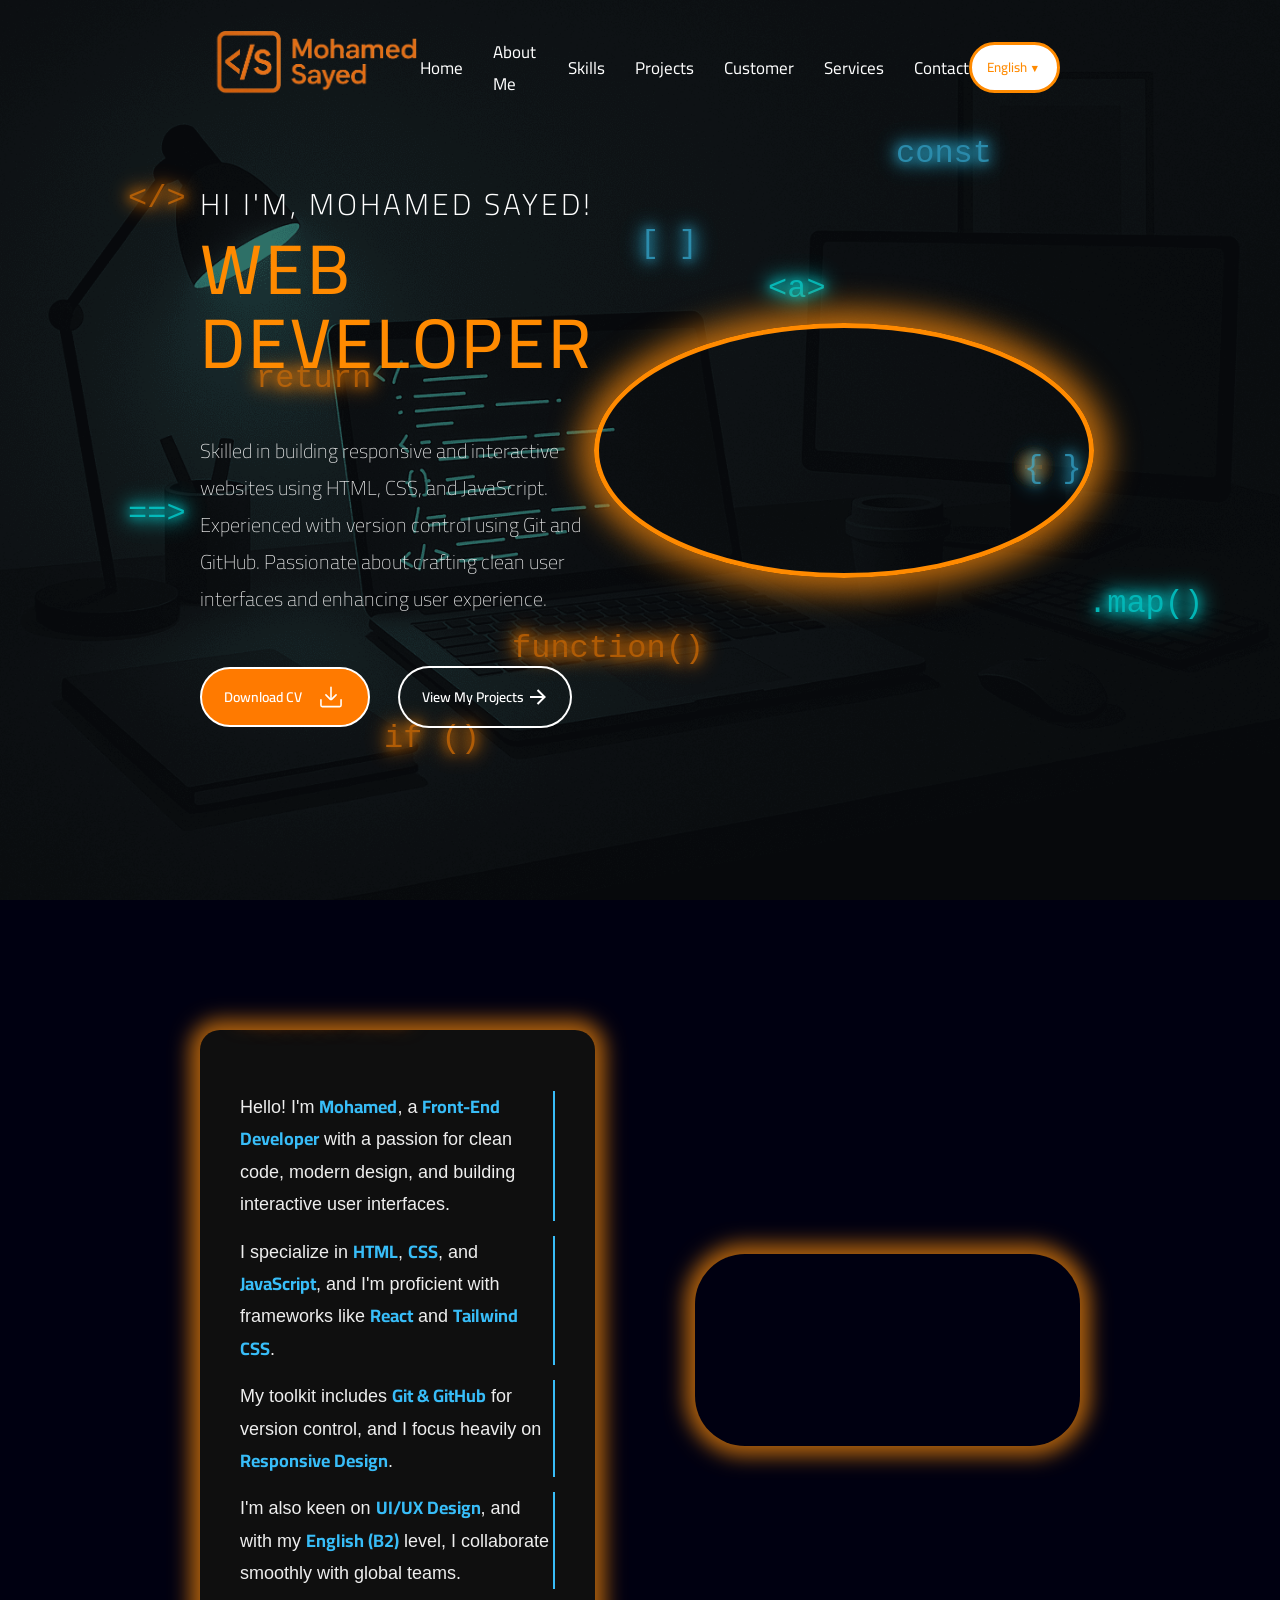
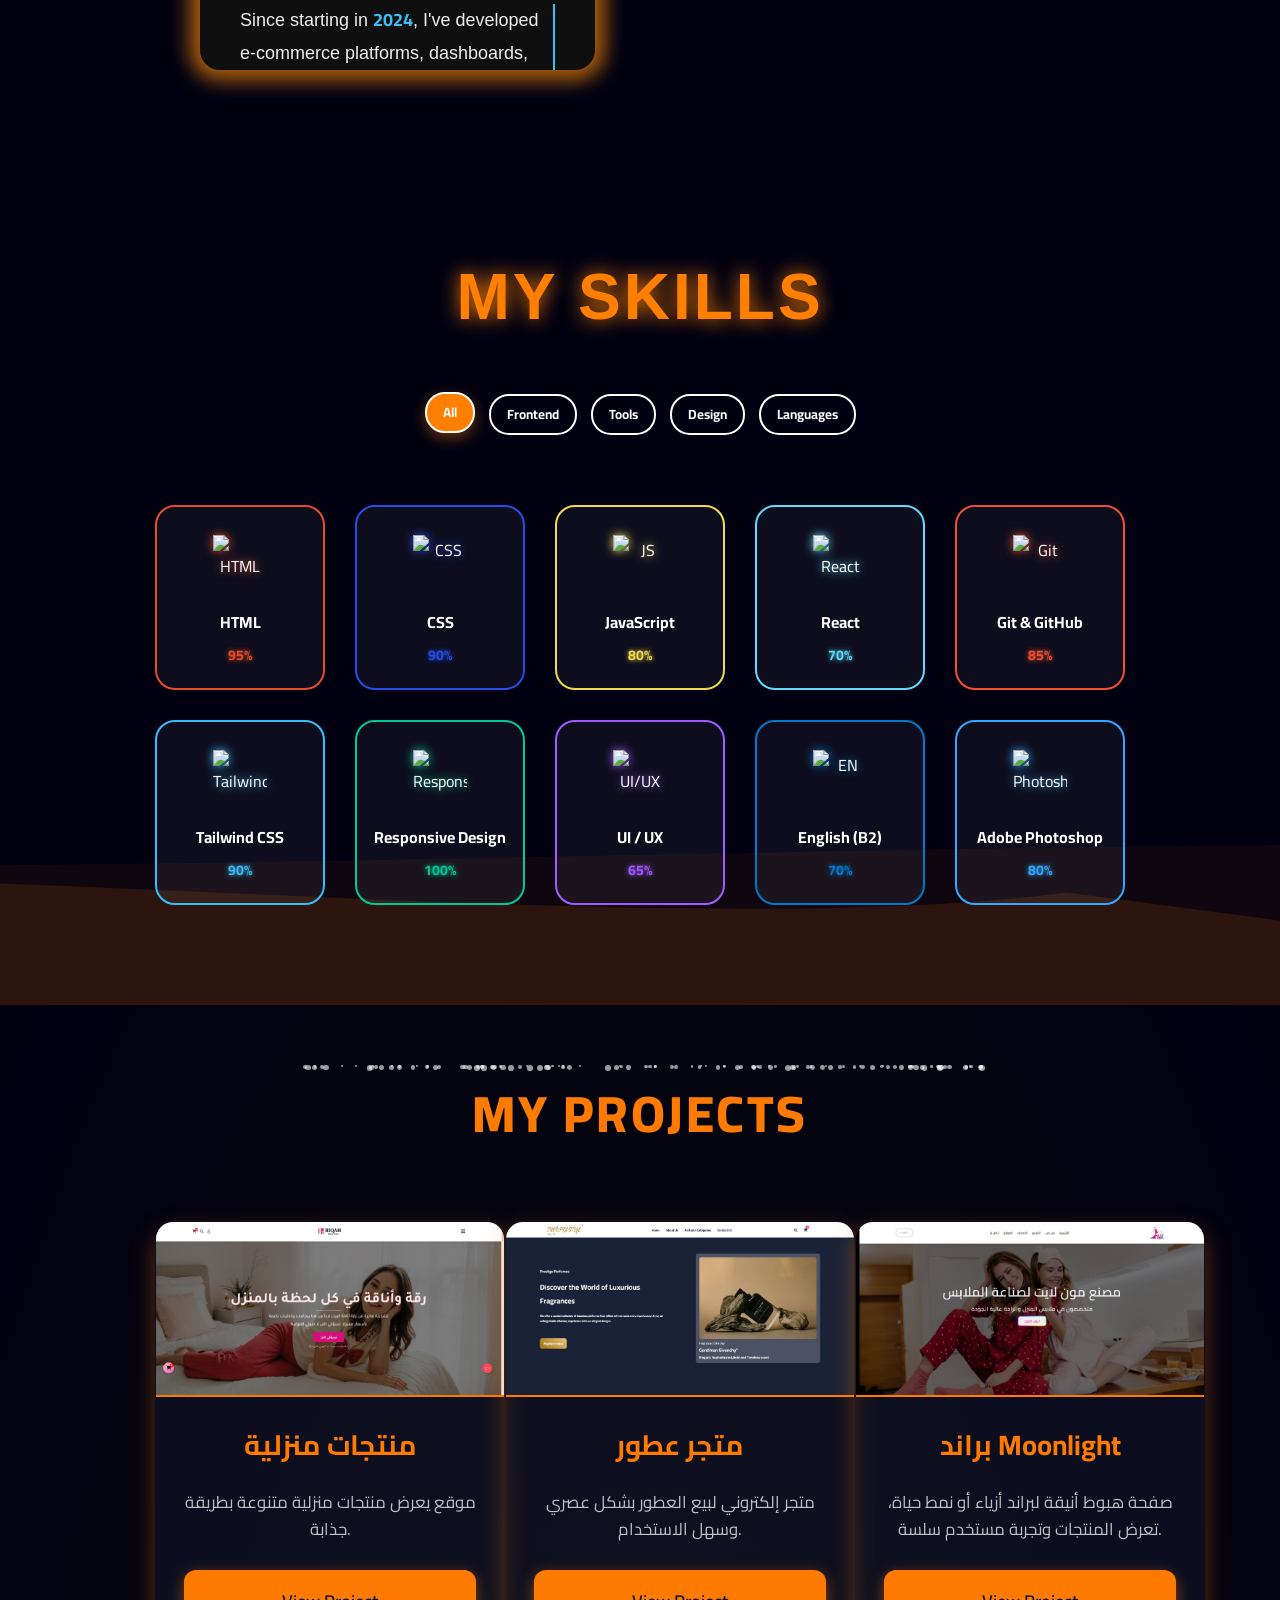
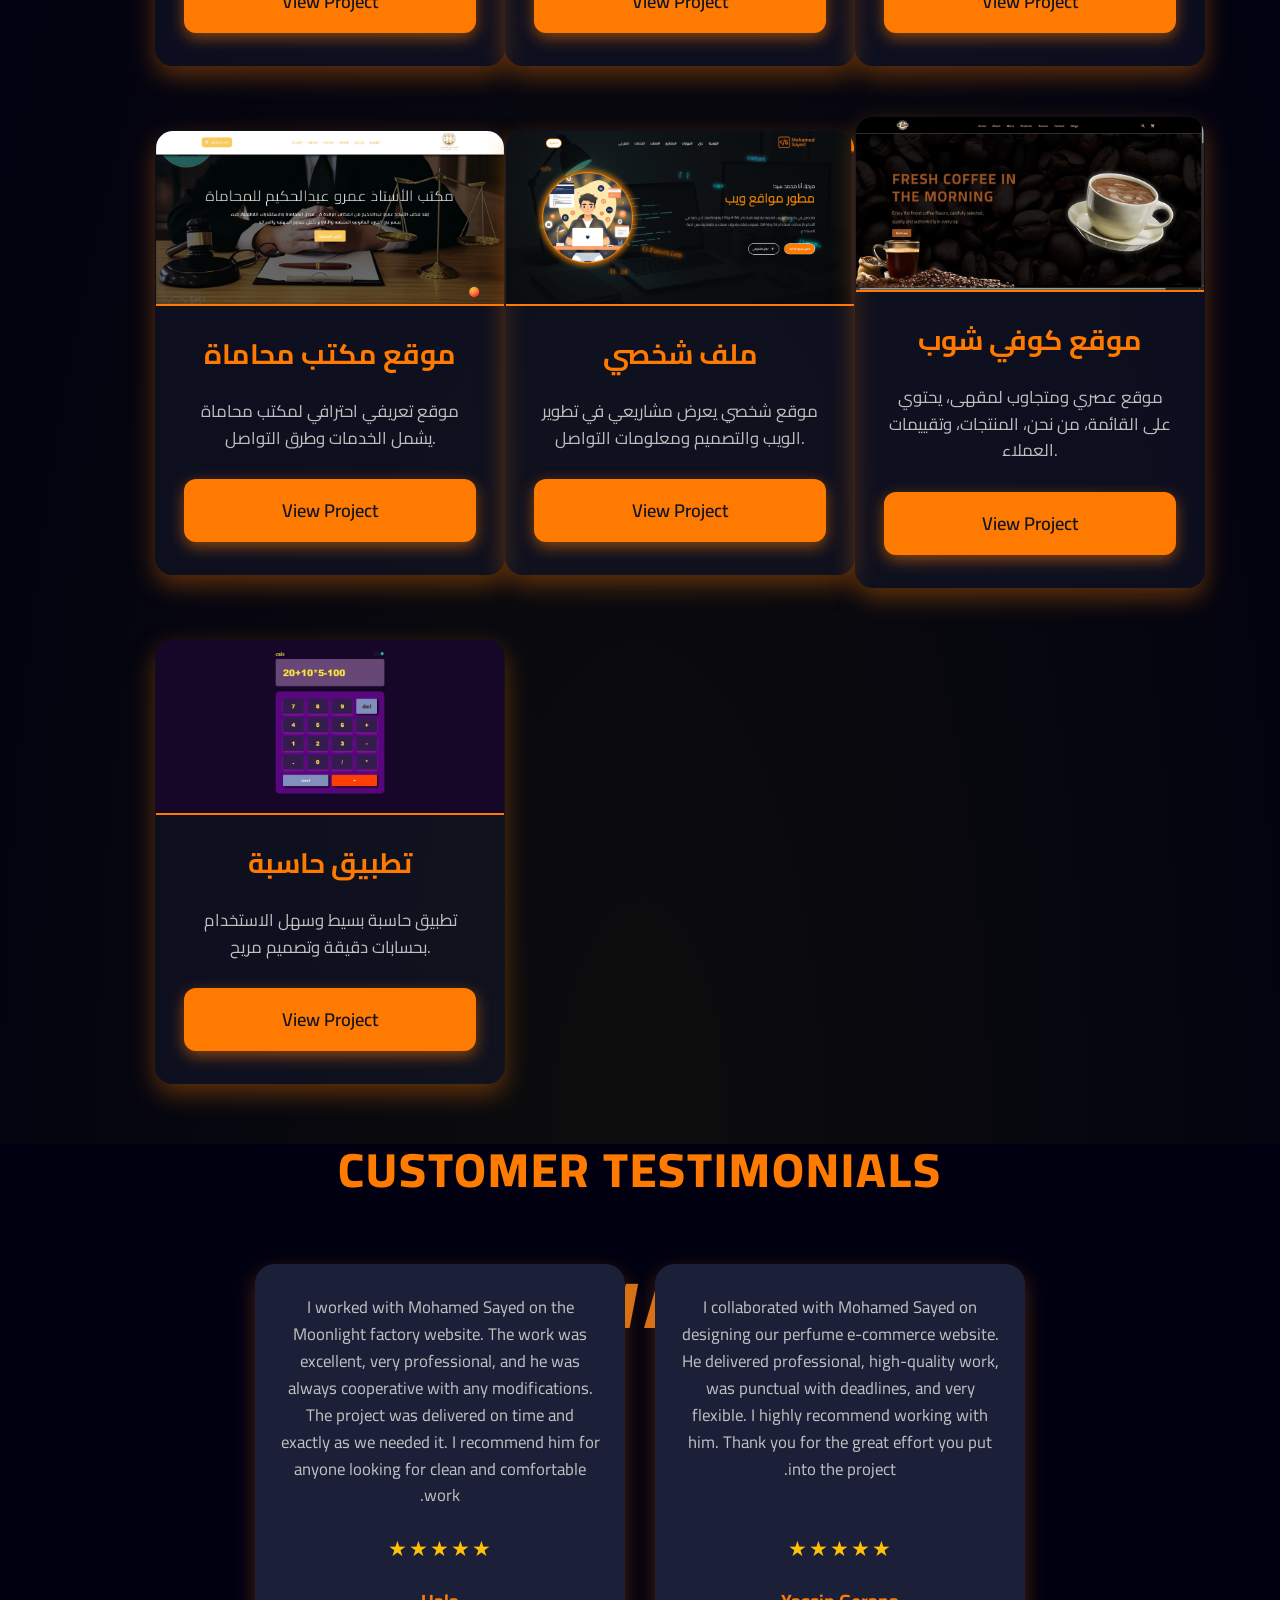
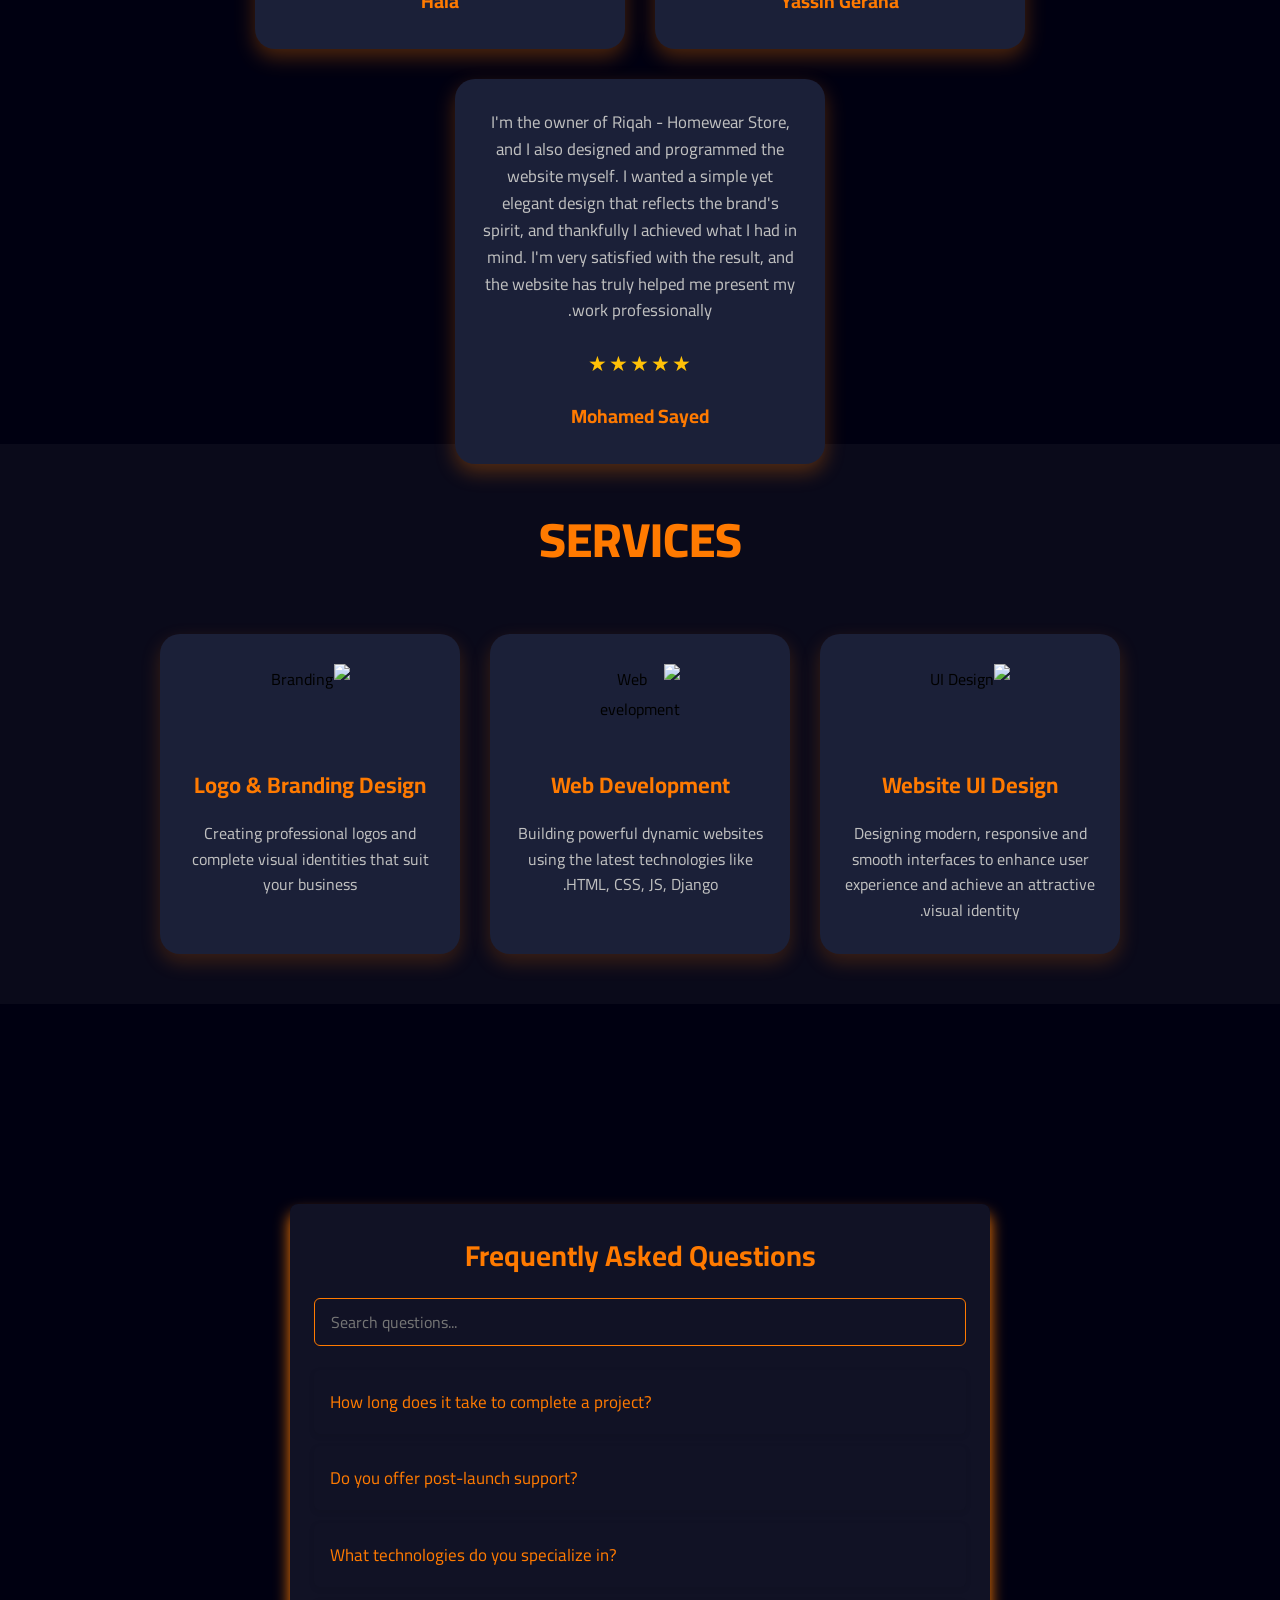
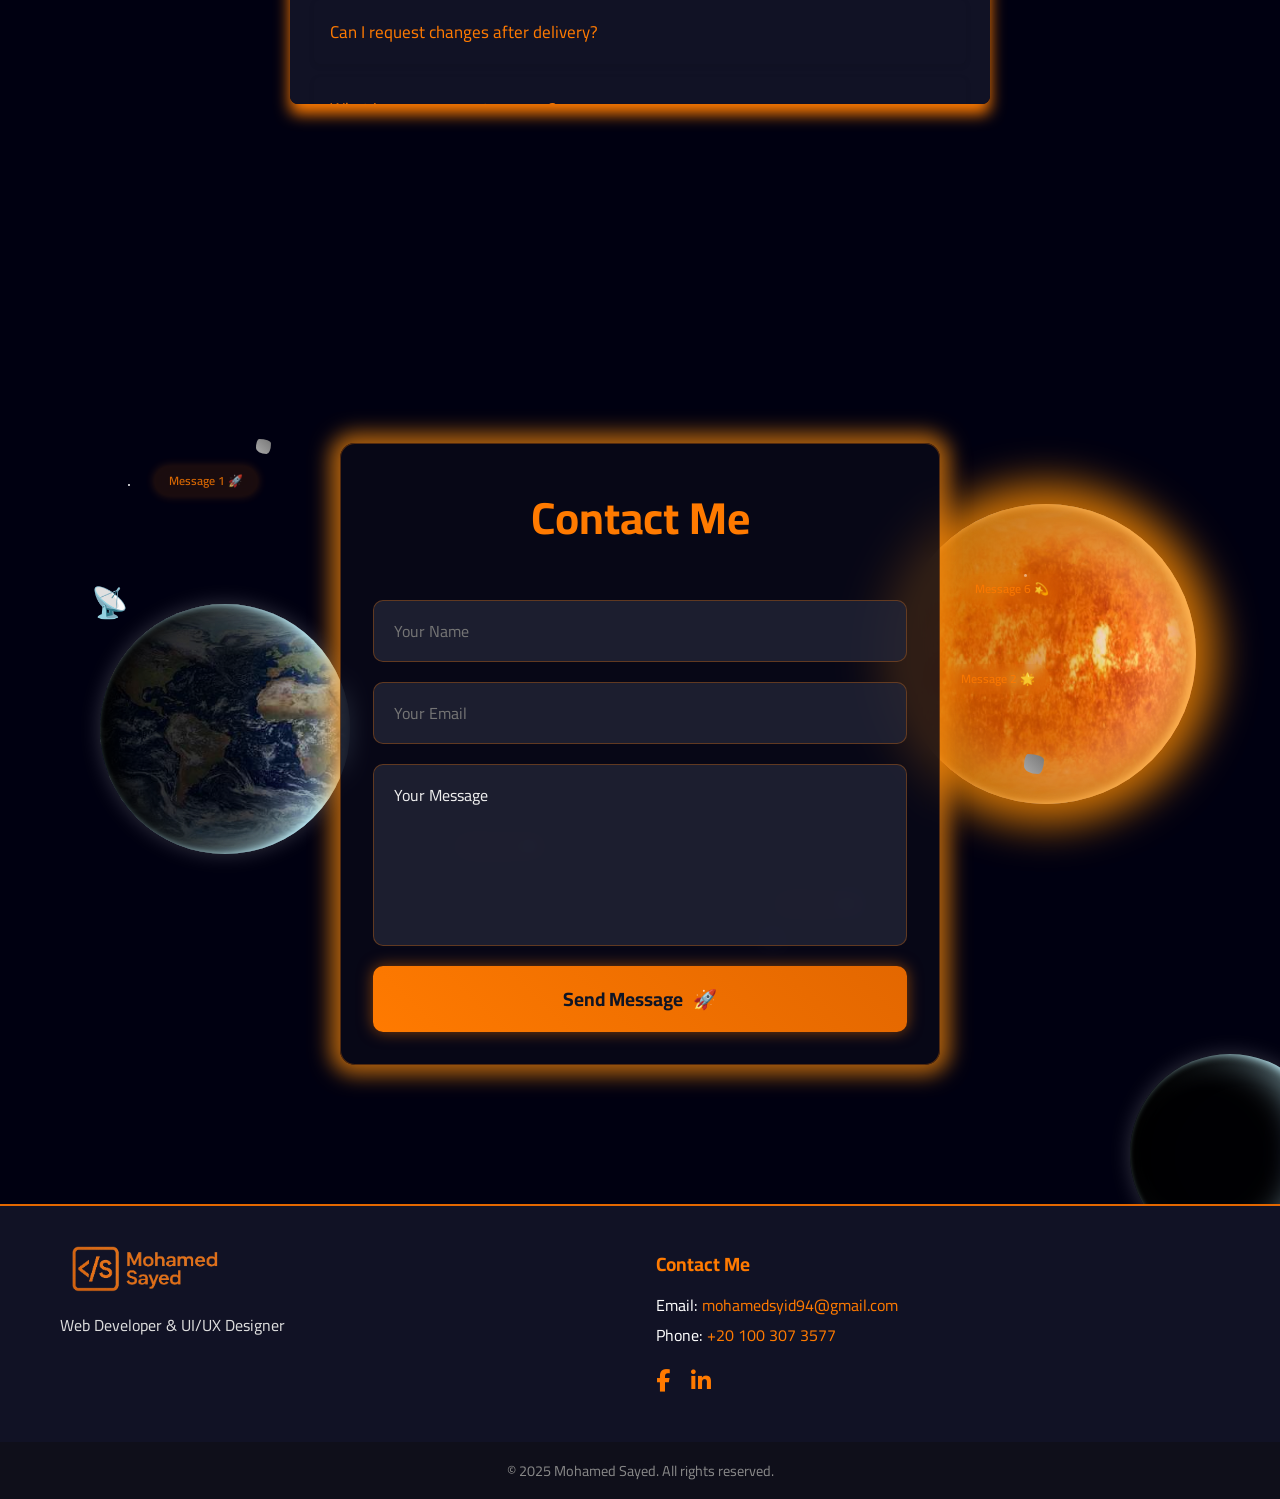
==== index.html @ 94419db6 "add image and edite html and js" ====
<!DOCTYPE html>
<html lang="en">
  <head>
    <meta charset="UTF-8" />
    <meta name="viewport" content="width=device-width, initial-scale=1.0" />
    <link
      rel="stylesheet"
      href="https://cdnjs.cloudflare.com/ajax/libs/font-awesome/6.4.0/css/all.min.css"
      crossorigin="anonymous"
    />
    <link rel="preconnect" href="https://fonts.googleapis.com" />
    <link rel="preconnect" href="https://fonts.gstatic.com" crossorigin />
    <link
      href="https://fonts.googleapis.com/css2?family=Cairo:wght@200..1000&display=swap"
      rel="stylesheet"
    />
    <link rel="stylesheet" type="text/css" href="main.css" />
    <title>Mohamed Sayed</title>
  </head>
  <body>
    <header>
      <nav class="navigation">
        <div class="logo">
          <img src="imegas/logo.png" alt="Logo" />
        </div>
        <div class="main-head">
          <div class="remove-container">
            <i class="fa-solid fa-xmark"></i>
          </div>
          <a href="#home" data-translate="home">Home</a>
          <a href="#about" data-translate="about">About Me</a>
          <a href="#skills" data-translate="skills">Skills</a>
          <a href="#projects" data-translate="projects">Projects</a>
          <a href="#testimonials" data-translate="testimonials">Customer</a>
          <a href="#services" data-translate="services">Services</a>
          <a href="#contact" data-translate="contact">Contact</a>
        </div>
        <div class="bar-lg">
          <div class="btn-lag">
            <div class="dropdown">
              <button class="dropdown-btn" data-translate="current_lang">
                English
              </button>
              <div class="dropdown-content">
                <a
                  href="#"
                  onclick="return changeLanguage('en')"
                  data-translate="english"
                  >English</a
                >
                <a
                  href="#"
                  onclick="return changeLanguage('ar')"
                  data-translate="arabic"
                  >العربية</a
                >
              </div>
            </div>
          </div>
          <a class="menu-toggle"><i class="fa-solid fa-bars"></i></a>
        </div>
      </nav>
    </header>
    <section class="home" id="home">
      <div class="overlay"></div>
      <div class="floating-icons">
        <span class="icon icon-orange">&lt;/&gt;</span>
        <span class="icon icon-blue">{ }</span>
        <span class="icon icon-orange">function()</span>
        <span class="icon icon-glow">&lt;a&gt;</span>
        <span class="icon icon-blue">const</span>
        <span class="icon icon-orange">return</span>
        <span class="icon icon-glow">.map()</span>
        <span class="icon icon-orange">if ()</span>
        <span class="icon icon-blue">[ ]</span>
        <span class="icon icon-glow">==></span>
      </div>
      <div class="left-side-home">
        <h2>
          <span
            data-translate="home_title"
            style="
              font-size: 30px;
              font-weight: 300;
              color: #ffffff;
              line-height: 2;
              letter-spacing: 3px;
              text-transform: uppercase;
            "
            >Hi I'M, Mohamed sayed!</span
          >
          <br />
          <span
            data-translate="home_subtitle"
            style="
              font-size: 70px;
              font-weight: 500;
              color: #ff8a00;
              line-height: 1;
              letter-spacing: 3px;
              text-transform: uppercase;
            "
            >web Developer</span
          >
        </h2>
        <p data-translate="home_description">
          Skilled in building responsive and interactive websites using HTML,
          CSS, and JavaScript. Experienced with version control using Git and
          GitHub. Passionate about crafting clean user interfaces and enhancing
          user experience.
        </p>
        <div class="btns-home">
          <a
            href="https://drive.usercontent.google.com/u/0/uc?id=15VTI8TtMcvx-VTRtCWDdi9L-cairotJc&export=download"
          >
            <button class="btn-cv" type="button">
              <span class="btn-cv__text" data-translate="download_btn"
                >Download</span
              >
              <span class="btn-cv__icon"
                ><svg
                  xmlns="http://www.w3.org/2000/svg"
                  viewBox="0 0 35 35"
                  id="bdd05811-e15d-428c-bb53-8661459f9307"
                  data-name="Layer 2"
                  class="svg"
                >
                  <path
                    d="M17.5,22.131a1.249,1.249,0,0,1-1.25-1.25V2.187a1.25,1.25,0,0,1,2.5,0V20.881A1.25,1.25,0,0,1,17.5,22.131Z"
                  ></path>
                  <path
                    d="M17.5,22.693a3.189,3.189,0,0,1-2.262-.936L8.487,15.006a1.249,1.249,0,0,1,1.767-1.767l6.751,6.751a.7.7,0,0,0,.99,0l6.751-6.751a1.25,1.25,0,0,1,1.768,1.767l-6.752,6.751A3.191,3.191,0,0,1,17.5,22.693Z"
                  ></path>
                  <path
                    d="M31.436,34.063H3.564A3.318,3.318,0,0,1,.25,30.749V22.011a1.25,1.25,0,0,1,2.5,0v8.738a.815.815,0,0,0,.814.814H31.436a.815.815,0,0,0,.814-.814V22.011a1.25,1.25,0,1,1,2.5,0v8.738A3.318,3.318,0,0,1,31.436,34.063Z"
                  ></path></svg
              ></span>
            </button>
          </a>
          <a href="#projects">
            <button class="btn-projects">
              <svg
                xmlns="http://www.w3.org/2000/svg"
                class="arr-2"
                viewBox="0 0 24 24"
              >
                <path
                  d="M16.1716 10.9999L10.8076 5.63589L12.2218 4.22168L20 11.9999L12.2218 19.778L10.8076 18.3638L16.1716 12.9999H4V10.9999H16.1716Z"
                ></path>
              </svg>
              <span class="text" data-translate="view_projects_btn"
                >View My Project</span
              >
              <span class="circle"></span>
              <svg
                xmlns="http://www.w3.org/2000/svg"
                class="arr-1"
                viewBox="0 0 24 24"
              >
                <path
                  d="M16.1716 10.9999L10.8076 5.63589L12.2218 4.22168L20 11.9999L12.2218 19.778L10.8076 18.3638L16.1716 12.9999H4V10.9999H16.1716Z"
                ></path>
              </svg>
            </button>
          </a>
        </div>
      </div>
      <div class="right-side-home">
        <video autoplay muted loop playsinline class="my-video">
          <source src="imegas/home.mp4" type="video/mp4" />
          <span data-translate="video_not_supported"
            >Your browser does not support the video tag.</span
          >
        </video>
      </div>
    </section>
    <section class="about" id="about" style="scroll-margin-top: 100px">
      <div class="left-about">
        <h2 class="about-title" data-translate="about_title">About Me</h2>

        <div class="about-text">
          <p
            class="about-line"
            style="--delay: 0s"
            data-translate="about_text1"
          >
            Hello! I'm <strong>Mohamed</strong>, a
            <strong>Front-End Developer</strong> with a passion for clean code,
            modern design, and building interactive user interfaces.
          </p>
          <p
            class="about-line"
            style="--delay: 2s"
            data-translate="about_text2"
          >
            I specialize in <strong>HTML</strong>, <strong>CSS</strong>, and
            <strong>JavaScript</strong>, and I'm proficient with frameworks like
            <strong>React</strong> and <strong>Tailwind CSS</strong>.
          </p>
          <p
            class="about-line"
            style="--delay: 4s"
            data-translate="about_text3"
          >
            My toolkit includes <strong>Git & GitHub</strong> for version
            control, and I focus heavily on <strong>Responsive Design</strong>.
          </p>
          <p
            class="about-line"
            style="--delay: 6s"
            data-translate="about_text4"
          >
            I'm also keen on <strong>UI/UX Design</strong>, and with my
            <strong>English (B2)</strong> level, I collaborate smoothly with
            global teams.
          </p>
          <p
            class="about-line"
            style="--delay: 8s"
            data-translate="about_text5"
          >
            Since starting in <strong>2024</strong>, I've developed e-commerce
            platforms, dashboards, and business websites — and I'm always ready
            for the next challenge.
          </p>
        </div>
      </div>

      <div class="right-about">
        <video autoplay muted loop playsinline class="my-video">
          <source src="imegas/about.mp4" type="video/mp4" />
          <span data-translate="video_not_supported"
            >Your browser does not support the video tag.</span
          >
        </video>
      </div>
    </section>
    <section class="skills" id="skills" style="scroll-margin-top: 700px">
      <svg
        class="background-svg"
        viewBox="0 0 1440 320"
        preserveAspectRatio="none"
      >
        <path
          class="wave wave-back"
          fill="#ff7f00"
          fill-opacity="0.06"
          d="M0,160 C360,200 1080,120 1440,160 L1440,320 L0,320 Z"
        ></path>
        <path
          class="wave wave-front"
          fill="#ff7f00"
          fill-opacity="0.12"
          d="M0,200 C240,140 720,260 960,200 L1440,320 L0,320 Z"
        ></path>
      </svg>

      <h2 data-translate="skills_title">My Skills</h2>

      <!-- Tabs -->
      <div class="skill-tabs">
        <button
          class="tab active"
          data-filter="all"
          data-translate="all_skills"
        >
          All
        </button>
        <button class="tab" data-filter="frontend" data-translate="frontend">
          Frontend
        </button>
        <button class="tab" data-filter="tools" data-translate="tools">
          Tools
        </button>
        <button class="tab" data-filter="design" data-translate="design">
          Design
        </button>
        <button class="tab" data-filter="language" data-translate="language">
          Languages
        </button>
      </div>

      <div class="skills-container">
        <!-- HTML -->
        <div class="skill frontend" style="--color: #e44d26; --percent: 95%">
          <div class="icon-wrapper">
            <img
              src="https://raw.githubusercontent.com/devicons/devicon/master/icons/html5/html5-original.svg"
              alt="HTML"
            />
          </div>
          <span data-translate="html_skill">HTML</span>
          <div class="percent">95%</div>
        </div>

        <!-- CSS -->
        <div class="skill frontend" style="--color: #264de4; --percent: 90%">
          <div class="icon-wrapper">
            <img
              src="https://raw.githubusercontent.com/devicons/devicon/master/icons/css3/css3-original.svg"
              alt="CSS"
            />
          </div>
          <span data-translate="css_skill">CSS</span>
          <div class="percent">90%</div>
        </div>

        <!-- JavaScript -->
        <div class="skill frontend" style="--color: #f0db4f; --percent: 80%">
          <div class="icon-wrapper">
            <img
              src="https://raw.githubusercontent.com/devicons/devicon/master/icons/javascript/javascript-original.svg"
              alt="JS"
            />
          </div>
          <span data-translate="js_skill">JavaScript</span>
          <div class="percent">80%</div>
        </div>

        <!-- React -->
        <div class="skill frontend" style="--color: #61dafb; --percent: 70%">
          <div class="icon-wrapper">
            <img
              src="https://raw.githubusercontent.com/devicons/devicon/master/icons/react/react-original.svg"
              alt="React"
            />
          </div>
          <span data-translate="react_skill">React</span>
          <div class="percent">70%</div>
        </div>

        <!-- Git & GitHub -->
        <div class="skill tools" style="--color: #f1502f; --percent: 85%">
          <div class="icon-wrapper">
            <img
              src="https://raw.githubusercontent.com/devicons/devicon/master/icons/git/git-original.svg"
              alt="Git"
            />
          </div>
          <span data-translate="git_skill">Git & GitHub</span>
          <div class="percent">85%</div>
        </div>

        <!-- Tailwind CSS -->
        <div class="skill frontend" style="--color: #38bdf8; --percent: 90%">
          <div class="icon-wrapper">
            <img
              src="https://www.svgrepo.com/show/374118/tailwind.svg"
              alt="Tailwind"
            />
          </div>
          <span data-translate="tailwind_skill">Tailwind CSS</span>
          <div class="percent">90%</div>
        </div>

        <!-- Responsive Design -->
        <div class="skill frontend" style="--color: #00c896; --percent: 100%">
          <div class="icon-wrapper">
            <img
              src="https://cdn-icons-png.flaticon.com/512/1149/1149168.png"
              alt="Responsive"
            />
          </div>
          <span data-translate="responsive_skill">Responsive Design</span>
          <div class="percent">100%</div>
        </div>

        <!-- UI/UX Design -->
        <div class="skill design" style="--color: #a259ff; --percent: 65%">
          <div class="icon-wrapper">
            <img
              src="https://raw.githubusercontent.com/devicons/devicon/master/icons/figma/figma-original.svg"
              alt="UI/UX"
            />
          </div>
          <span data-translate="uiux_skill">UI / UX</span>
          <div class="percent">65%</div>
        </div>

        <!-- English -->
        <div class="skill language" style="--color: #007acc; --percent: 70%">
          <div class="progress-border"></div>
          <div class="icon-wrapper">
            <img
              src="https://uxwing.com/wp-content/themes/uxwing/download/communication-chat-call/english-speaking-icon.png"
              alt="EN"
            />
          </div>
          <span data-translate="english_skill">English (B2)</span>
          <div class="percent">70%</div>
        </div>

        <!-- Adobe Photoshop -->
        <div class="skill design" style="--color: #31a8ff; --percent: 80%">
          <div class="icon-wrapper">
            <img
              src="https://cdn-icons-png.flaticon.com/512/5968/5968520.png"
              alt="Photoshop"
            />
          </div>
          <span data-translate="photoshop_skill">Adobe Photoshop</span>
          <div class="percent">80%</div>
        </div>
      </div>
    </section>
    <section class="projects" id="projects" style="scroll-margin-top: 700px">
      <div class="stars-bg"></div>
      <h2 data-translate="projects_title">My Projects</h2>
      <div class="projects-container">
        <div class="project-card">
          <img src="imegas/homewear.jpg" alt="Homeware Products" />
          <div class="project-content">
            <h3 class="project-title" data-translate="project1_title">
              Homeware Products
            </h3>
            <p class="project-description" data-translate="project1_desc">
              A website showcasing homeware products.
            </p>
            <a
              href="https://riqahhomewear.shop"
              target="_blank"
              class="project-btn"
              data-translate="view_project"
              >View Project</a
            >
          </div>
        </div>

        <div class="project-card">
          <img src="imegas/perfiom.jpg" alt="Perfume Store" />
          <div class="project-content">
            <h3 class="project-title" data-translate="project2_title">
              Perfume Store
            </h3>
            <p class="project-description" data-translate="project2_desc">
              An e-commerce store for selling perfumes online.
            </p>
            <a
              href="https://mohamed-sayed239.github.io/Perfume-Store/"
              target="_blank"
              class="project-btn"
              data-translate="view_project"
              >View Project</a
            >
          </div>
        </div>

        <div class="project-card">
          <img src="imegas/moonlight.jpg" alt="Moonlight Brand Website" />
          <div class="project-content">
            <h3 class="project-title" data-translate="project3_title">
              Moonlight Brand
            </h3>
            <p class="project-description" data-translate="project3_desc">
              A stylish landing page for a fashion or lifestyle brand, featuring
              elegant product displays and smooth user experience.
            </p>
            <a
              href="https://mohamed-sayed239.github.io/moonlight/"
              target="_blank"
              class="project-btn"
              data-translate="view_project"
              >View Project</a
            >
          </div>
        </div>

        <div class="project-card">
          <img src="imegas/office.jpg" alt="Law Firm Website" />
          <div class="project-content">
            <h3 class="project-title" data-translate="project4_title">
              Law Firm Website
            </h3>
            <p class="project-description" data-translate="project4_desc">
              An informational website for a law firm.
            </p>
            <a
              href="https://example.com/lawfirm"
              target="_blank"
              class="project-btn"
              data-translate="view_project"
              >View Project</a
            >
          </div>
        </div>

        <div class="project-card">
          <img src="imegas/portfolio.jpg" alt="Personal Portfolio Website" />
          <div class="project-content">
            <h3 class="project-title" data-translate="project5_title">
              Personal Portfolio
            </h3>
            <p class="project-description" data-translate="project5_desc">
              A personal website showcasing my web development and design
              projects, skills, and contact information.
            </p>
            <a
              href="https://mohamed-sayed239.github.io/my-portfoilo/"
              target="_blank"
              class="project-btn"
              data-translate="view_project"
              >View Project</a
            >
          </div>
        </div>

        <div class="project-card">
          <img src="imegas/coffee.jpg" alt="Coffee Shop Website" />
          <div class="project-content">
            <h3 class="project-title" data-translate="project6_title">
              Coffee Shop Website
            </h3>
            <p class="project-description" data-translate="project6_desc">
              A modern and responsive website for a coffee shop, featuring
              menus, about section, products, and customer reviews.
            </p>
            <a
              href="https://mohamed-sayed239.github.io/coffee/"
              target="_blank"
              class="project-btn"
              data-translate="view_project"
              >View Project</a
            >
          </div>
        </div>

        <div class="project-card">
          <img src="imegas/callculater.jpg" alt="Calculator App" />
          <div class="project-content">
            <h3 class="project-title" data-translate="project7_title">
              Calculator App
            </h3>
            <p class="project-description" data-translate="project7_desc">
              A simple and user-friendly calculator application.
            </p>
            <a
              href="https://mohamed-sayed239.github.io/calculator/"
              target="_blank"
              class="project-btn"
              data-translate="view_project"
              >View Project</a
            >
          </div>
        </div>
      </div>
    </section>
    <section
      class="testimonials"
      id="testimonials"
      style="scroll-margin-top: 200px"
    >
      <h2 data-translate="testimonials_title">آراء العملاء</h2>
      <div class="testimonials-container">
        <div class="testimonial-card">
          <p class="testimonial-text" data-translate="testimonial1_text">
            "تم تنفيذ مشروع تصميم موقع إلكتروني خاص بالبرفانات بالتعاون مع
            المبرمج و المصمم محمد سيد قدم شغل احترافي بجودة عالية، وكان ملتزم
            بالمواعيد ومرن جدًا في التعامل. أنصح بالتعامل معاه، وشكرًا على
            المجهود الكبير اللي قدمه في المشروع."
          </p>
          <div class="stars">★★★★★</div>
          <h3 class="client-name" data-translate="client1_name">ياسين جرانه</h3>
        </div>

        <div class="testimonial-card">
          <p class="testimonial-text" data-translate="testimonial2_text">
            "اشتغلت مع محمد سيد على تصميم موقع مون لايت، وكان فعلاً شغله ممتاز.
            التعامل معاه سهل ومحترف، ودايمًا متعاون في أي تعديل. سلّم الشغل في
            ميعاده والموقع طلع بالشكل اللي كنا محتاجينه بالضبط. أنصح أي حد محتاج
            شغل نظيف ومريح يتعامل معاه."
          </p>
          <div class="stars">★★★★★</div>
          <h3 class="client-name" data-translate="client2_name">هاله</h3>
        </div>

        <div class="testimonial-card">
          <p class="testimonial-text" data-translate="testimonial3_text">
            "أنا صاحب براند Riqah – Homewear Store، وكمان اللي صممت وبرمجت
            الموقع بنفسي. كنت حابب أطلع بتصميم بسيط وراقي يعبر عن روح البراند،
            والحمد لله قدرت أحقق اللي في بالي. راضي جدًا عن النتيجة، والموقع
            فعلاً ساعدني أقدّم شغلي بشكل احترافي."
          </p>
          <div class="stars">★★★★★</div>
          <h3 class="client-name" data-translate="client3_name">محمد سيد</h3>
        </div>
      </div>
    </section>
    <section class="services" id="services" style="scroll-margin-top: 100px">
      <h2 data-translate="services_title">الخدمات</h2>
      <div class="services-container">
        <div class="service-card">
          <img
            src="https://cdn-icons-png.flaticon.com/512/2721/2721295.png"
            alt="UI Design"
          />
          <h3 class="service-title" data-translate="service1_title">
            تصميم واجهات المواقع
          </h3>
          <p class="service-description" data-translate="service1_desc">
            تصميم واجهات عصرية، متجاوبة وسلسة لتحسين تجربة المستخدم وتحقيق هوية
            بصرية جذابة.
          </p>
        </div>

        <div class="service-card">
          <img
            src="https://cdn-icons-png.flaticon.com/512/906/906324.png"
            alt="Web Development"
          />
          <h3 class="service-title" data-translate="service2_title">
            برمجة وتطوير المواقع
          </h3>
          <p class="service-description" data-translate="service2_desc">
            برمجة مواقع ديناميكية قوية باستخدام أحدث التقنيات مثل HTML, CSS, JS,
            Django.
          </p>
        </div>

        <div class="service-card">
          <img
            src="https://cdn-icons-png.flaticon.com/512/3135/3135715.png"
            alt="Branding"
          />
          <h3 class="service-title" data-translate="service3_title">
            تصميم الشعارات والهويات
          </h3>
          <p class="service-description" data-translate="service3_desc">
            إنشاء شعارات احترافية وهوية بصرية متكاملة تناسب نشاطك وتعزز ثقة
            العملاء بك.
          </p>
        </div>
      </div>
    </section>
    <section class="qastion" id="qastion" style="scroll-margin-top: 100px">
      <div class="faq">
        <h2 data-translate="faq_title">Frequently Asked Questions</h2>
        <input
          type="text"
          class="faq-search"
          placeholder="Search questions..."
          data-translate="faq_placeholder"
        />

        <div class="faq-item">
          <button class="faq-question">
            <span data-translate="faq1_q"
              >How long does it take to complete a project?</span
            >
            <span class="icon">+</span>
          </button>
          <div class="faq-answer">
            <p data-translate="faq1_a">
              Typically, projects take between 2 to 6 weeks depending on
              complexity and requirements.
            </p>
          </div>
        </div>

        <div class="faq-item">
          <button class="faq-question">
            <span data-translate="faq2_q"
              >Do you offer post-launch support?</span
            >
            <span class="icon">+</span>
          </button>
          <div class="faq-answer">
            <p data-translate="faq2_a">
              Yes, I provide maintenance and support packages after project
              delivery.
            </p>
          </div>
        </div>

        <div class="faq-item">
          <button class="faq-question">
            <span data-translate="faq3_q"
              >What technologies do you specialize in?</span
            >
            <span class="icon">+</span>
          </button>
          <div class="faq-answer">
            <p data-translate="faq3_a">
              I specialize in HTML, CSS, JavaScript, React, Python, and UI/UX
              design.
            </p>
          </div>
        </div>

        <div class="faq-item">
          <button class="faq-question">
            <span data-translate="faq4_q"
              >Can I request changes after delivery?</span
            >
            <span class="icon">+</span>
          </button>
          <div class="faq-answer">
            <p data-translate="faq4_a">
              Yes, minor revisions are included. Major changes require
              additional discussion.
            </p>
          </div>
        </div>

        <div class="faq-item">
          <button class="faq-question">
            <span data-translate="faq5_q">What is your payment process?</span>
            <span class="icon">+</span>
          </button>
          <div class="faq-answer">
            <p data-translate="faq5_a">
              50% upfront deposit, 50% upon completion. Flexible terms
              available.
            </p>
          </div>
        </div>

        <div class="faq-item">
          <button class="faq-question">
            <span data-translate="faq6_q"
              >Can you redesign existing websites?</span
            >
            <span class="icon">+</span>
          </button>
          <div class="faq-answer">
            <p data-translate="faq6_a">
              Yes, I can modernize and improve your current website's design and
              performance.
            </p>
          </div>
        </div>

        <div class="faq-item">
          <button class="faq-question">
            <span data-translate="faq7_q"
              >Will my website be mobile-friendly?</span
            >
            <span class="icon">+</span>
          </button>
          <div class="faq-answer">
            <p data-translate="faq7_a">
              Absolutely. All websites I build are fully responsive for all
              devices.
            </p>
          </div>
        </div>

        <div class="faq-item">
          <button class="faq-question">
            <span data-translate="faq8_q"
              >Can you integrate contact forms?</span
            >
            <span class="icon">+</span>
          </button>
          <div class="faq-answer">
            <p data-translate="faq8_a">
              Yes, I can add forms with email notifications and validation.
            </p>
          </div>
        </div>

        <div class="faq-item">
          <button class="faq-question">
            <span data-translate="faq9_q">Do you work internationally?</span>
            <span class="icon">+</span>
          </button>
          <div class="faq-answer">
            <p data-translate="faq9_a">
              Yes, I work with clients worldwide via Zoom, email, or other
              platforms.
            </p>
          </div>
        </div>

        <div class="faq-item">
          <button class="faq-question">
            <span data-translate="faq10_q">Do you provide SEO services?</span>
            <span class="icon">+</span>
          </button>
          <div class="faq-answer">
            <p data-translate="faq10_a">
              Basic SEO is included. For advanced strategies, I can refer
              specialists.
            </p>
          </div>
        </div>

        <div class="faq-item">
          <button class="faq-question">
            <span data-translate="faq11_q">How do we communicate?</span>
            <span class="icon">+</span>
          </button>
          <div class="faq-answer">
            <p data-translate="faq11_a">
              Email, WhatsApp, Zoom, or any platform you prefer with regular
              updates.
            </p>
          </div>
        </div>

        <div class="faq-item">
          <button class="faq-question">
            <span data-translate="faq12_q">Can you help with hosting?</span>
            <span class="icon">+</span>
          </button>
          <div class="faq-answer">
            <p data-translate="faq12_a">
              Yes, I can guide you through hosting options and domain setup.
            </p>
          </div>
        </div>
      </div>
    </section>
    <section
      class="contact-section"
      id="contact"
      style="scroll-margin-top: 100px"
    >
      <!-- Star Background Elements (remain unchanged) -->
      <div class="section-banner">
        <!-- All star elements from original code -->
      </div>

      <div class="section-banner-sun">
        <!-- All sun elements from original code -->
      </div>

      <!-- Space Background Elements -->
      <div class="cosmic-background">
        <div class="cosmic-planet"></div>
        <div class="cosmic-star cosmic-star-1"></div>
        <div class="cosmic-star cosmic-star-2"></div>
        <div class="cosmic-star cosmic-star-3"></div>
        <div class="cosmic-star cosmic-star-4"></div>
        <div class="cosmic-star cosmic-star-5"></div>
        <div class="cosmic-asteroid cosmic-asteroid-1"></div>
        <div class="cosmic-asteroid cosmic-asteroid-2"></div>
        <div class="cosmic-asteroid cosmic-asteroid-3"></div>
        <div class="cosmic-satellite">📡</div>
      </div>

      <!-- Bilingual Messages -->
      <div class="cosmic-message message-1" data-translate="cosmic_msg1">
        رسالة ١ 🚀
      </div>
      <div class="cosmic-message message-2" data-translate="cosmic_msg2">
        رسالة ٢ 🌟
      </div>
      <div class="cosmic-message message-3" data-translate="cosmic_msg3">
        رسالة ٣ 🪐
      </div>
      <div class="cosmic-message message-4" data-translate="cosmic_msg4">
        رسالة ٤ 🌌
      </div>
      <div class="cosmic-message message-5" data-translate="cosmic_msg5">
        رسالة ٥ ☄️
      </div>
      <div class="cosmic-message message-6" data-translate="cosmic_msg6">
        رسالة ٦ 💫
      </div>

      <!-- Contact Form -->
      <div class="contact-container">
        <h2 class="contact-title" data-translate="contact_title">Contact Me</h2>
        <form class="contact-form" id="contactForm">
          <input
            type="text"
            name="name"
            placeholder="Your Name"
            required
            class="form-input"
            data-translate="name_placeholder"
          />
          <input
            type="email"
            name="email"
            placeholder="Your Email"
            required
            class="form-input"
            data-translate="email_placeholder"
          />
          <textarea
            name="message"
            rows="5"
            placeholder="Your Message"
            required
            class="form-textarea"
            data-translate="message_placeholder"
          ></textarea>
          <button type="submit" class="submit-btn cosmic-btn">
            <span data-translate="send_btn">Send Message</span>
            <div class="btn-rocket">🚀</div>
          </button>
        </form>
      </div>
    </section>

    <footer class="footer">
      <div class="footer-container">
        <div class="footer-about">
          <img src="imegas/logo.png" alt="logo" />
          <p>Web Developer &amp; UI/UX Designer</p>
        </div>

        <div class="footer-contact">
          <h4>Contact Me</h4>
          <address>
            <p>
              Email:
              <a href="mailto:mohamedsyid94@gmail.com"
                >mohamedsyid94@gmail.com</a
              >
            </p>
            <p>Phone: <a href="tel:+201003073577">+20 100 307 3577</a></p>
          </address>

          <div class="socials">
            <a href="https://facebook.com/yourusername" aria-label="Facebook">
              <i class="fab fa-facebook-f"></i>
            </a>
            <a
              href="https://linkedin.com/in/yourusername"
              aria-label="LinkedIn"
            >
              <i class="fab fa-linkedin-in"></i>
            </a>
          </div>
        </div>
      </div>

      <div class="footer-bottom">
        <p>© 2025 Mohamed Sayed. All rights reserved.</p>
      </div>
    </footer>
    <script src="translations.js"></script>
    <script src="app.js"></script>
  </body>
</html>
---- main.css ----
*{
    font-family: 'Cairo', sans-serif;
    box-sizing: border-box;
    scroll-behavior: smooth;
    margin: 0;
    padding: 0;
    outline: none;
    user-select: none;
    -webkit-tap-highlight-color: transparent;
}
/* حجم الشريط */
::-webkit-scrollbar {
  width: 15px;
}

/* خلفية المسار */
::-webkit-scrollbar-track {
  background: #111225;
  box-shadow: inset 0 0 5px rgba(0, 0, 0, 0.5);
  border-radius: 10px;
}

/* الزر المتحرك */
::-webkit-scrollbar-thumb {
  background: #ff7a00;
  border-radius: 10px;
  box-shadow: 0 0 10px 5px rgba(250, 134, 25, 0.6);
    cursor: grabbing;
}

/* عند المرور بالماوس */
::-webkit-scrollbar-thumb:hover {
  background: #ff9500;
  cursor: grab;
}

/* عند الضغط */
::-webkit-scrollbar-thumb:focus {
  background: #ff6a00;
}


img{
  user-select: none;
}
a{
  text-decoration: none;
}
body{
  background: #000011;
}
.floating-icons {
  position: absolute;
  top: 0;
  left: 0;
  width: 100%;
  height: 100%;
  pointer-events: none;
  z-index: 1; 
}
.icon {
  position: absolute;
  font-family: monospace;
  font-size: 32px;
  opacity: 0.7; /* ← وضوح أعلى */
  animation: float 4s infinite ease-in-out; /* ← أسرع */
  white-space: nowrap;
  filter: drop-shadow(0 0 8px currentColor);
}


.icon-orange {
  color: #f57c00;
  text-shadow: 0 0 10px #f57c00, 0 0 20px #ff9800;
}


.icon-blue {
  color: #39c0ed;
  text-shadow: 0 0 10px #39c0ed, 0 0 20px #00bcd4;
}

.icon-glow {
  color: #00ffff;
  text-shadow: 0 0 10px #00ffff, 0 0 25px #00ffff;
}


.icon:nth-child(1)  { top: 20%; left: 10%; animation-delay: 0s; }
.icon:nth-child(2)  { top: 50%; left: 80%; animation-delay: 1s; }
.icon:nth-child(3)  { top: 70%; left: 40%; animation-delay: 2s; }
.icon:nth-child(4)  { top: 30%; left: 60%; animation-delay: 0.5s; }

.icon:nth-child(5)  { top: 15%; left: 70%; animation-delay: 3s; }
.icon:nth-child(6)  { top: 40%; left: 20%; animation-delay: 1.5s; }
.icon:nth-child(7)  { top: 65%; left: 85%; animation-delay: 2.5s; }
.icon:nth-child(8)  { top: 80%; left: 30%; animation-delay: 0.8s; }
.icon:nth-child(9)  { top: 25%; left: 50%; animation-delay: 1.2s; }
.icon:nth-child(10) { top: 55%; left: 10%; animation-delay: 2.8s; }


@keyframes float {
  0% { transform: translateY(0) rotate(0deg) scale(1); }
  50% { transform: translateY(-20px) rotate(10deg) scale(1.2); }
  100% { transform: translateY(0) rotate(0deg) scale(1); }
}

/*header*/
header{
    position: fixed;
    background: #ffffff00;
    padding:30px 200px;
    top: 0;
    display: flex;
    align-items: center;
    justify-content: center;
    width: 100%;
    z-index: 1000; 
    background: transparent;
    transition: background-color 0.3s ease, box-shadow 0.3s ease;
}
header.scrolled {
  background:#151528; 
  box-shadow: 0 2px 5px rgba(0, 0, 0, 0.178);

}
.navigation{
    display: flex;
    align-items: center;
    justify-content: space-between;
    width: 100%;
}
.main-head{
  align-items: center;
  justify-content: center;
  display: flex;
  gap: 30px;
}
.main-head a{
  text-decoration: none;
  color: #ffffff;
  font-size: 17px;
}
.main-head a:hover{
  color:#fdaf56;
  border-bottom:2px solid #fdaf56;
  transition-delay: 0.1s;
}
.logo img{
  width: 220px;
  height: auto;
}
 .remove-container{
  display: none;
}
.fa-bars{
  display: none;
}



/*btn-languch*/
.btn-lag {
  position: relative;
}
.bar-lg{
  display: flex;
  align-items: center;
  justify-content: center;
  gap: 20px;
}
.dropdown-btn {
  padding: 10px 15px;
  border: 3px solid  #FF8A00;
  border-radius: 50px;
  background-color: white;
  color: #FF8A00;
  font-weight: 500;
  cursor: pointer;
  transition: all 0.3s ease;
  padding-right: 30px;
  position: relative;
}
.dropdown-btn::after {
  content: "▼";
  position: absolute;
  right: 17px;
  top: 50%;
  transform: translateY(-50%);
  font-size: 0.8em;
}
.dropdown-btn:hover {
  background-color: #f9e6e6;
}
.dropdown-content {
  display: none;
  position: absolute;
  background-color: white;
  width: 120px;
  box-shadow: 0px 4px 12px rgba(0,0,0,0.1);
  border-radius: 8px;
  overflow: hidden;
  z-index: 100;
  margin-top: 1px;
  right: 0;
  left: 0;
}
.dropdown-content a {
  color: #FF8A00;
  padding: 10px 16px;
  text-decoration: none;
  display: block;
  transition: all 0.2s;
}
.dropdown-content a:hover {
  background-color:  #FF8A00;
  color: #ffffff;
  padding-left: 20px;
}
.dropdown:hover .dropdown-content{
  display: block;
}



/*home*/

.home {
  width: 100%;
  height: 100vh; /* تأكد إنه 100% من ارتفاع الشاشة */
  display: flex;
  align-items: center;
  justify-content: space-between;
  padding: 0 200px;  /* قلل البادينج الرأسي */
  position: relative;
  background: url('imegas/ChatGPT Image Jun 20, 2025, 09_27_42 PM.png')no-repeat   center center;
  background-size: cover;
  overflow: hidden;
  background-attachment: fixed;
}
.overlay {
  position: absolute;
  top: 0;
  left: 0;
  width: 100%;
  height: 100%;
  background: rgba(0, 0, 0, 0.5); /* أسود شفاف */
  z-index: 1;
  pointer-events: none;
}

.left-side-home{
    display: flex;
    flex-direction: column;
    align-items: start;
    justify-content: center;
    text-align: left;
    gap: 50px;
    width: 50%;
     z-index: 3;
}

.left-side-home p{
    font-size: 20px;
    font-weight: 200;
    color: #ffffffec;
}


.btns-home{
  display: flex;
  align-items: center;
  justify-content: center;
  gap: 30px;
    z-index: 3;
}
/*btn-projects*/
.btn-projects{
  position: relative;
  display: flex;
  align-items: center;
  gap: 5px;
  padding: 12px 30px;
  border: 4px solid;
  border-color: transparent;
  font-size: 14px;
  background-color: inherit;
  border-radius: 100px;
  font-weight: 600;
  color: white;
  box-shadow: 0 0 0 2px white;
  cursor: pointer;
  overflow: hidden;
  transition: all 0.6s cubic-bezier(0.23, 1, 0.32, 1);
}
.btn-projects svg {
  position: absolute;
  width: 24px;
  fill: white;
  z-index: 9;
  transition: all 0.8s cubic-bezier(0.23, 1, 0.32, 1);
}
.btn-projects .arr-1 {
  right: 16px;
}
.btn-projects .arr-2 {
  left: -25%;
}
.btn-projects .circle {
  position: absolute;
  top: 50%;
  left: 50%;
  transform: translate(-50%, -50%);
  width: 30px;
  height: 30px;
  background-color:#FF8A00;
  border-radius: 50%;
  opacity: 0;
  transition: all 0.8s cubic-bezier(0.23, 1, 0.32, 1);
}
.btn-projects .text {
  position: relative;
  z-index: 1;
  transform: translateX(-12px);
  transition: all 0.8s cubic-bezier(0.23, 1, 0.32, 1);
}
.btn-projects:hover {
  box-shadow: 0 0 0 12px transparent;
  color: rgb(255, 255, 255);
  border-radius: 50px;
  border: 2px solid #fff;
}
.btn-projects:hover .arr-1 {
  right: -25%;
}
.btn-projects:hover .arr-2 {
  left: 16px;
}
.btn-projects:hover .text {
  transform: translateX(12px);
}
.btn-projects:hover svg {
  fill: #ffffff;
}
.btn-projects:active {
  scale: 0.95;
  box-shadow: 0 0 0 4px white;
}
.btn-projects:hover .circle {
  width: 220px;
  height: 220px;
  opacity: 1;
}

/*btn-cv*/
.btn-cv {
  position: relative;
  width: 170px;
  height: 60px;
  cursor: pointer;
  display: flex;
  align-items: center;
  border: 2px solid #ffffff;
  background-color:#ff7a00;
  overflow: hidden;
  border-radius: 40px;
  font-size: 14px;
}
.btn-cv, .btn-cv__icon, .btn-cv__text {
  transition: all 0.3s;
}
.btn-cv .btn-cv__text {
  transform: translateX(22px);
  color: #fff;
  font-weight: 600;
}
.btn-cv .btn-cv__icon{
  position: absolute;
  transform: translateX(109px);
  height: 100%;
  width: 40px;
  background-color: #ff7a00;
  display: flex;
  align-items: center;
  justify-content: center;
}
.btn-cv .svg {
  width: 22px;
  fill: #fff;
}
.btn-cv:hover {
  background: #ff7a00;
}
.btn-cv:hover .btn-cv__text {
  color: transparent;
}

.btn-cv:hover .btn-cv__icon {
  width: 148px;
  transform: translateX(0);
}
.btn-cv:active .btn-cv__icon {
  background-color: #ff7a00;
}
.btn-cv:active {
  border: 1px solid #ff7a00;
}

.right-side-home{
    display: flex;
    align-items: center;
    justify-content: center;
    height: auto;
      z-index: 3;
}
.right-side-home video{
    width: 500px;
    height: auto;
    border-radius: 50%;
    border: 5px solid #FF8A00;
    box-shadow: 0 0 30px 15px rgba(248, 137, 11, 0.7);
}

.about {
  width: 100%;
  padding: 50px 200px;
  display: flex;
  align-items: center;
  justify-content: center;
  background: #000011;
  gap: 100px;
  height: 100vh;
}

.left-about {
  width: 50%;
  display: flex;
  flex-direction: column;
  align-items: flex-start;
  justify-content: center;
  gap: 20px;
  background: #0f0f0f;
  color: #f5f5f5;
  padding: 60px 40px;
  margin: 60px auto;
  border-radius: 20px;
  box-shadow: 0 0 20px 10px rgba(248, 137, 11, 0.7);
  overflow: hidden;
  height: 80%;
}


.about-title {
  font-size: 40px;
  color: #ff6f00;
  text-align: center;
  margin-bottom: 30px;
  text-shadow: 0 0 15px #ff6f00, 0 0 25px #ff6f00;
  animation: glow 2s infinite alternate;
}

@keyframes glow {
  from { text-shadow: 0 0 10px #ff6f00; }
  to { text-shadow: 0 0 25px #ff6f00, 0 0 35px #ff6f00; }
}
.about-text {
  display: flex;
  flex-direction: column;
  gap: 15px;
  margin: 0 auto;
  max-width: 800px;
  width: 100%;
}

.about-line {
  font-size: 18px;
  line-height: 1.8;
  font-family: 'Segoe UI', sans-serif;
  color: #eee;
  overflow: hidden;
  border-right: 2px solid #38bdf8;
  display: block;
  width: fit-content;
  max-width: 100%; /* عشان ميتعداش البوكس */
  animation: typing 2.5s steps(60, end) forwards;
  animation-delay: var(--delay);
}

.about-text strong {
  color: #38bdf8;
  font-weight: bold;
}



.right-about {
  width: 50%;
  display: flex;
  height: auto;
  box-shadow: 0 0 20px 10px rgba(248, 137, 11, 0.7);
  border-radius: 50px;
}
.right-about video{
  width: 100%;
  height: auto;
  border-radius: 50px;

}
/* Skills Section */
.skills {
    position: relative;
    padding: 60px 20px;
    background: #000011;
    color: #fff;
    text-align: center;
    overflow: hidden;
}


.background-svg {
  position: absolute;
  bottom: 0;
  left: 0;
  width: 200%;      
  height: 300px;
  z-index: 0;
  pointer-events: none;
  transform: translateX(-25%); 
  animation: moveBg 12s linear infinite;
}

.wave {
  animation: moveWave 8s linear infinite;
}

.wave-back {
  animation-duration: 16s;  /* أبطأ */
}

.wave-front {
  animation-duration: 10s;  /* أسرع */
}

@keyframes moveBg {
  0%   { transform: translateX(-25%); }
  100% { transform: translateX(0%); }
}

@keyframes moveWave {
  0%   { transform: translateX(0); }
  100% { transform: translateX(-50%); }
}


.skills h2 {
    font-family: 'Poppins', sans-serif;
    font-weight: 900;
    font-size: 4rem;
    color: #ff7f00;
    letter-spacing: 3px;
    margin-bottom: 60px;
    text-transform: uppercase;
    text-shadow: 0 0 20px #ff7f00;
    position: relative;
    z-index: 1;
}


/* شبكة الحاويات */
.skills-container {
  display: grid;
  grid-template-columns: repeat(auto-fit, minmax(170px, 1fr));
  gap: 30px;
  max-width: 1000px;
  margin: auto;
  padding: 40px 15px;
  position: relative;
  z-index: 1;
}

/* البوكس */
.skill {
  position: relative;
  border-radius: 20px;
  padding: 20px 15px;
  background: rgba(255, 255, 255, 0.05);
  border: 2px solid var(--color);
  transition: 0.3s ease;
  text-align: center;
  box-shadow: 0 0 10px rgba(255, 255, 255, 0.021);
  display: flex;
  flex-direction: column;
  align-items: center;
  justify-content: center;
  cursor: pointer;
}

.skill:hover {
  transform: scale(1.03);
  box-shadow: 0 0 20px var(--color), 0 0 30px rgba(255, 255, 255, 0.1);
}


/* أيقونة في المنتصف */
.icon-wrapper {
  width: 70px;
  height: 70px;
  border-radius: 50%;
  display: flex;
  align-items: center;
  justify-content: center;
  padding: 8px;
  transition: 0.3s ease;
}

.icon-wrapper img {
  width: 100%;
  height: 100%;
  object-fit: contain;
  filter: drop-shadow(0 0 5px var(--color));
  transition: 0.3s ease;
}

.skill:hover .icon-wrapper img {
  transform: scale(1.2);
  filter: drop-shadow(0 0 8px var(--color));
}


.skill span {
  display: block;
  font-weight: bold;
  margin-top: 10px;
  font-size: 16px;
  color: #fff;
  transition: 0.3s ease;
}


.skill .percent {
  margin-top: 5px;
  font-size: 14px;
  color: var(--color);
  font-weight: bold;
  text-shadow: 0 0 5px var(--color);
  transition: 0.3s ease;
}


.skill-tabs {
  margin-bottom: 30px;
  position: relative;
  z-index: 1;
  text-align: center;
}

.skill-tabs .tab {
  background: none;
  border: 2px solid #fff;
  color: #fff;
  padding: 6px 16px;
  margin: 0 5px;
  border-radius: 20px;
  cursor: pointer;
  font-weight: bold;
  transition: 0.3s ease;
}

.skill-tabs .tab.active,
.skill-tabs .tab:hover {
  background: #ff7f00;
  border-color: #ff7f00;
  color: #ffffff;
  transform: translateY(-2px);
  box-shadow: 0 5px 15px rgba(255, 127, 0, 0.4);
   border: 2px solid #fff;
}

/* projects */
.projects {
  padding: 60px 300px;
  text-align: center;
  display: flex;
  flex-direction: column;
  justify-content: center;
  position: relative;
  background: radial-gradient(ellipse at bottom, #0d0d0d 0%, #000011 100%);
  color: #fff;
  overflow: hidden;
  z-index: 1;
  width: 100%;
  height: 100%; 
}
.rs-js-container {
  position: absolute;
  top: 0;
  left: 0;
  width: 100%;
  height: 100%;
  overflow: hidden;
  z-index: 0;
  pointer-events: none;
}

.star {
  position: absolute;
  width: 2px;
  height: 2px;
  background: white;
  border-radius: 50%;
  opacity: 0.6;
  animation: star-fall linear infinite;
}

@keyframes star-fall {
  0% {
    transform: translateY(0);
    opacity: 0.6;
  }
  100% {
    transform: translateY(100vh);
    opacity: 0;
  }
}


/* العناصر داخل المشاريع */
.projects > *:not(.stars-background) {
  position: relative;
  z-index: 2;
}
.projects h2 {
  color: #ff7a00;
  font-size: 3.2rem;
  margin-bottom: 60px;
  letter-spacing: 2.5px;
  font-weight: 800;
  text-transform: uppercase;
}

.projects-container {
  display: grid;
  grid-template-columns: repeat(3,1fr);
  justify-content: center; 
  align-items: center;  
  row-gap: 50px;
  margin-left: 40px;
  width: 100%; 
}

.project-card {
  background: #1b203865;
  width: 350px;  
  border-radius: 18px;
  box-shadow: 0 10px 25px rgba(255, 122, 0, 0.35);
  transition: transform 0.3s ease, box-shadow 0.3s ease;
  display: flex;
  flex-direction: column;
  overflow: hidden;
  cursor: pointer;
  will-change: transform;
  border: 1.5px solid transparent; 
}

.project-card:hover {
  transform: translateY(-12px);
  box-shadow: 0 18px 40px rgba(255, 122, 0, 0.7);
  border-color: #ff7a00;
}

.project-card img {
  width: 100%;
  height: auto; 
  object-fit: cover;
  transition: transform 0.3s ease;
  border-bottom: 2px solid #ff7a00; 
}

.project-card img:hover {
  transform: scale(1.08);
}

.project-content {
  padding: 22px 28px 32px 28px;
  flex-grow: 1;
  display: flex;
  flex-direction: column;
  justify-content: space-between;
}

.project-title {
  font-size: 1.75rem;
  color: #ff7a00;
  margin: 0 0 18px 0;
  font-weight: 700;
}

.project-description {
  font-size: 1.05rem;
  color: #c0c0c0;
  flex-grow: 1;
  margin-bottom: 28px;
  line-height: 1.6;
}

.project-btn {
  background-color: #ff7a00;
  color: #0f1424;
  border: none;
  padding: 14px 0;
  border-radius: 12px;
  font-size: 1.15rem;
  font-weight: 600;
  cursor: pointer;
  text-decoration: none;
  display: inline-block;
  transition: background-color 0.3s ease, box-shadow 0.3s ease;
  box-shadow: 0 5px 15px rgba(255, 122, 0, 0.5);
}

.project-btn:hover {
  background-color: #e36700;
  box-shadow: 0 7px 22px rgba(227, 103, 0, 0.8);
}

/*testimonials*/
.testimonials {
  padding: 50px 100px;
  color: #fff;
  position: relative;
  text-align: center;
  direction: rtl;
  width: 100%;
  height: 100VH;
  justify-content: center;
  display: flex;
  flex-direction: column;
}

.testimonials h2 {
  color: #ff7a00;
  font-size: 3rem;
  margin-bottom: 50px;
  letter-spacing: 2px;
  font-weight: 800;
  text-transform: uppercase;
}

.testimonials::before {
  content: "“";
  font-size: 200px;
  color: rgba(255, 136, 25, 0.829);
  position: absolute;
  top: 20px;
  left: 50%;
  transform: translateX(-50%);
  z-index: 0;
}
.testimonials > * {
  position: relative;
  z-index: 2;
}
.testimonials-container {
  display: flex;
  flex-wrap: wrap;
  justify-content: center;
  gap: 30px;
}

.testimonial-card {
  background: #1b2038;
  border-radius: 20px;
  width: 370px;
  padding: 30px 25px;
  box-shadow: 0 8px 20px rgba(255, 122, 0, 0.3);
  transition: transform 0.3s ease, box-shadow 0.3s ease;
  text-align: center;
  display: flex;
  flex-direction: column;
  justify-content: space-between;
  height: auto;
}

.testimonial-card:hover {
  transform: translateY(-10px);
  box-shadow: 0 15px 35px rgba(255, 122, 0, 0.6);
}

.testimonial-text {
  color: #c0c0c0;
  font-size: 1.05rem;
  margin-bottom: 20px;
  line-height: 1.6;
  flex-grow: 1;
}

.stars {
  color: #ffc107;
  font-size: 1.3rem;
  margin-bottom: 15px;
  letter-spacing: 2px;
}

.client-name {
  color: #ff7a00;
  font-size: 1.2rem;
  font-weight: bold;
}
.services {
  padding: 50px 100px;
  background: #0a0a1a;
  text-align: center;
  direction: rtl;
}

.services h2 {
  color: #ff7a00;
  font-size: 3rem;
  margin-bottom: 50px;
  font-weight: 800;
  text-transform: uppercase;
}

.services-container {
  display: flex;
  flex-wrap: wrap;
  justify-content: center;
  gap: 30px;
}

.service-card {
  background: #1b2038;
  width: 300px;
  border-radius: 20px;
  padding: 30px 20px;
  box-shadow: 0 8px 20px rgba(255, 122, 0, 0.2);
  transition: transform 0.3s ease, box-shadow 0.3s ease;
  display: flex;
  flex-direction: column;
  align-items: center;
}

.service-card:hover {
  transform: translateY(-10px);
  box-shadow: 0 15px 35px rgba(255, 122, 0, 0.4);
}

.service-card img {
  width: 80px;
  height: 80px;
  margin-bottom: 20px;
}

.service-title {
  font-size: 1.4rem;
  color: #ff7a00;
  margin-bottom: 15px;
  font-weight: bold;
  text-align: center;
}

.service-description {
  font-size: 1rem;
  color: #c0c0c0;
  text-align: center;
  line-height: 1.6;
}





.qastion{
  width: 100%;
  height: 100vh;
  align-items: center;
  justify-content: center;
  display: flex;
  flex-direction: column;
}
  .faq {
    width: 700px;
    background: #111225;
    padding: 1.5rem;
    border-radius: 8px;
    direction: ltr;
    box-shadow: 0 10px 15px hsl(29, 100%, 50%);
    height: 500px;
    overflow-y: auto;
    scrollbar-width: none;
  }

  .faq h2 {
    text-align: center;
    margin-bottom: 1rem;
    font-size: 1.8rem;
    color: #ff7a00;
  }
.faq-search {
  position: sticky;
  top: 0; /* 👈 دي هي الأساس علشان التثبيت */
  display: block;
  width: 100%;
  padding: 0.5rem 1rem;
  margin-bottom: 1.5rem;
  border: 1px solid #ff7a00;
  border-radius: 6px;
  background: #111225;
  color: #ff7a00;
  font-size: 1rem;
  z-index: 10; /* لو في عناصر تانية بتغطيها */
}

  .faq-item {
    background: #111225;
    border-radius: 6px;
    margin-bottom: 0.8rem;
    box-shadow: 0 2px 6px rgba(0,0,0,0.08);
    overflow: hidden;
    transition: transform 0.2s;
  }
  .faq-item:hover {
    transform: translateY(-2px);
  }
  .faq-question {
    width: 100%;
    padding: 1rem;
    border: none;
    background: #111225;
    cursor: pointer;
    font-size: 17px;
    display: flex;
    justify-content: space-between;
    align-items: center;
    color: #ff7a00;
  }
  .faq-question .icon {
    transition: transform 0.3s ease;
    font-weight: bold;
    color: #ff7a00;
  }
  .faq-question.active .icon {
    transform: rotate(45deg);
  }
  .faq-answer {
    max-height: 0;
    overflow: hidden;
    padding: 0 1rem;
    transition: max-height 0.4s ease;
  }
  .faq-answer p {
    margin: 1rem 0;
    color: #fac38f;
    line-height: 1.5;
  }





.contact-section {
  position: relative;
  overflow: hidden;
  min-height: 100vh;
  display: flex;
  align-items: center;
  justify-content: center;
  background: #000011;
  color: #eee;
  padding: 2rem;
}

.cosmic-background {
  position: absolute;
  top: 0;
  left: 0;
  width: 100%;
  height: 100%;
  z-index: 0;
}

.contact-container {
  position: relative;
  z-index: 10;
  background: rgba(9, 9, 24, 0.8);
  backdrop-filter: blur(10px);
  padding: 2rem;
  border-radius: 15px;
  box-shadow: 0 0 20px 10px rgba(248, 137, 11, 0.7);
  max-width: 600px;
  width: 100%;
  border: 1px solid rgba(255, 122, 0, 0.3);
}

.contact-title {
  color: #ff7a00;
  font-size: 2.8rem;
  margin-bottom: 40px;
  text-align: center;
}

.contact-form {
  display: flex;
  flex-direction: column;
  gap: 20px;
}

.form-input,
.form-textarea {
  padding: 15px 20px;
  border-radius: 10px;
  border: 1px solid rgba(255, 122, 0, 0.3);
  font-size: 1rem;
  background-color: rgba(34, 37, 56, 0.8);
  color: #eee;
  resize: none;
  transition: all 0.3s;
  width: 100%;
}

.form-input:focus,
.form-textarea:focus {
  outline: none;
  border-color: rgba(255, 122, 0, 0.8);
  box-shadow: 0 0 10px rgba(255, 122, 0, 0.3);
}

.submit-btn {
  background: linear-gradient(45deg, #ff7a00, #e36700);
  color: #0f1424;
  border: none;
  padding: 15px;
  border-radius: 10px;
  cursor: pointer;
  font-size: 1.2rem;
  font-weight: 700;
  display: flex;
  align-items: center;
  justify-content: center;
  gap: 10px;
  position: relative;
  overflow: hidden;
  transition: all 0.3s;
  width: 100%;
  box-shadow: 0 0 15px rgba(255, 122, 0, 0.5);
}

.submit-btn:hover {
  transform: translateY(-3px);
  box-shadow: 0 0 25px rgba(255, 122, 0, 0.8);
}

.btn-rocket {
  transition: all 0.3s;
}

.submit-btn:hover .btn-rocket {
  transform: translateX(5px);
}

/* Cosmic Elements Styling */
.cosmic-planet {
  position: absolute;
  width: 200px;
  height: 200px;
  right: -50px;
  bottom: -50px;
  background: url("https://i.imgur.com/3iKc5hr.jpg");
  background-size: cover;
  background-position: left;
  border-radius: 50%;
  animation: planet-rotate 30s linear infinite;
  box-shadow: 0 0 20px rgba(255, 255, 255, 0.2),
              -5px 0 8px #c3f4ff inset,
              15px 2px 25px #000 inset,
              -24px -2px 34px rgba(195, 244, 255, 0.6) inset,
              250px 0px 44px rgba(0, 0, 0, 0.4) inset,
              150px 0px 38px rgba(0, 0, 0, 0.7) inset;
}

@keyframes planet-rotate {
  0% { background-position: 0 0; }
  100% { background-position: 400px 0; }
}

.cosmic-star {
  position: absolute;
  background: white;
  border-radius: 50%;
  animation: star-twinkle 3s infinite alternate;
}

.cosmic-star-1 {
  width: 2px;
  height: 2px;
  top: 20%;
  left: 10%;
  animation-duration: 4s;
}

.cosmic-star-2 {
  width: 3px;
  height: 3px;
  top: 30%;
  left: 80%;
  animation-duration: 5s;
}

.cosmic-star-3 {
  width: 1px;
  height: 1px;
  top: 60%;
  left: 50%;
  animation-duration: 2s;
}

.cosmic-star-4 {
  width: 2px;
  height: 2px;
  top: 80%;
  left: 30%;
  animation-duration: 3s;
}

.cosmic-star-5 {
  width: 1px;
  height: 1px;
  top: 40%;
  left: 70%;
  animation-duration: 6s;
}

@keyframes star-twinkle {
  0%, 100% { opacity: 0.2; }
  50% { opacity: 1; }
}

.cosmic-asteroid {
  position: absolute;
  background: linear-gradient(45deg, #aaa, #777);
  border-radius: 20% 80% 30% 70%/60% 30% 70% 40%;
  animation: asteroid-float 20s linear infinite;
}

.cosmic-asteroid-1 {
  width: 15px;
  height: 15px;
  top: 15%;
  left: 20%;
  animation-duration: 25s;
  animation-delay: 0s;
}

.cosmic-asteroid-2 {
  width: 10px;
  height: 10px;
  top: 70%;
  left: 60%;
  animation-duration: 30s;
  animation-delay: 5s;
}

.cosmic-asteroid-3 {
  width: 20px;
  height: 20px;
  top: 50%;
  left: 80%;
  animation-duration: 35s;
  animation-delay: 10s;
}

@keyframes asteroid-float {
  0% { transform: translate(0, 0) rotate(0deg); }
  100% { transform: translate(100vw, 100vh) rotate(360deg); }
}

.cosmic-satellite {
  position: absolute;
  font-size: 30px;
  top: 30%;
  right: 90%;
  animation: satellite-orbit 15s linear infinite;
  transform-origin: 220% 220%;
}

@keyframes satellite-orbit {
  0% { transform: rotate(0deg); }
  100% { transform: rotate(360deg); }
}

.cosmic-message {
  position: absolute;
  background: rgba(255, 122, 0, 0.12);
  backdrop-filter: blur(6px);
  color: #ff7a00;
  padding: 8px 15px;
  border-radius: 20px;
  font-size: 0.75rem;
  font-weight: 600;
  box-shadow: 0 0 10px rgba(255, 122, 0, 0.25);
  max-width: 140px;
  opacity: 0.85;
  animation: float-move 10s ease-in-out infinite alternate;
  pointer-events: none;
  user-select: none;
  line-height: 1.2;
}

/* مواقع مختلفة لكل رسالة */
.message-1 { top: 18%; left: 12%; animation-delay: 0s; }
.message-2 { top: 40%; right: 18%; animation-delay: 3s; }
.message-3 { bottom: 38%; left: 35%; animation-delay: 5s; }
.message-4 { top: 65%; left: 60%; animation-delay: 2s; }
.message-5 { bottom: 20%; right: 30%; animation-delay: 6s; }
.message-6 { top: 30%; left: 75%; animation-delay: 4s; }

@keyframes float-move {
  0% {
    transform: translateY(0) translateX(0);
    opacity: 0.7;
  }
  50% {
    transform: translateY(-7px) translateX(7px);
    opacity: 1;
  }
  100% {
    transform: translateY(0) translateX(0);
    opacity: 0.7;
  }
}

/* From Uiverse.io by Lakshay-art */ 
.section-banner {
  top:300px;
  bottom: 100px;
  left: 100px;
  height: 250px;
  width: 250px;
  position: absolute;
  transition: left 0.3s linear;
  background: url("[data-uri]");
  background-size: cover;
  background-position: left;
  bottom: 0px;
  border-radius: 50%;
  animation: earthRotate 30s linear 0s infinite;
  box-shadow: 0px 0 20px RGBA(255, 255, 255, 0.2), -5px 0px 8px #c3f4ff inset,
    15px 2px 25px #000 inset, -24px -2px 34px #c3f4ff99 inset,
    250px 0px 44px #00000066 inset, 150px 0px 38px #000000aa inset;
}
@keyframes earthRotate {
  0% {
    background-position: 0 0;
  }
  100% {
    background-position: 400px 0;
  }
}

.curved-corner-star {
  display: flex;
  position: relative;
}

#curved-corner-bottomleft,
#curved-corner-bottomright,
#curved-corner-topleft,
#curved-corner-topright {
  width: 4px;
  height: 5px;
  overflow: hidden;
  position: relative;
}

#curved-corner-bottomleft:before,
#curved-corner-bottomright:before,
#curved-corner-topleft:before,
#curved-corner-topright:before {
  content: "";
  display: block;
  width: 200%;
  height: 200%;
  position: absolute;
  border-radius: 50%;
}

#curved-corner-bottomleft:before {
  bottom: 0;
  left: 0;
  box-shadow: -5px 5px 0 0 white;
}

#curved-corner-bottomright:before {
  bottom: 0;
  right: 0;
  box-shadow: 5px 5px 0 0 white;
}

#curved-corner-topleft:before {
  top: 0;
  left: 0;
  box-shadow: -5px -5px 0 0 white;
}

#curved-corner-topright:before {
  top: 0;
  right: 0;
  box-shadow: 5px -5px 0 0 white;
}

@keyframes twinkling {
  0%,
  100% {
    opacity: 0.1;
  }
  50% {
    opacity: 1;
  }
}

#star-1 {
  position: absolute;
  left: -20px;
  animation: twinkling 3s infinite;
}

#star-2 {
  position: absolute;
  left: -40px;
  top: 30px;
  animation: twinkling 2s infinite;
}
#star-3 {
  position: absolute;
  left: 350px;
  top: 90px;
  animation: twinkling 4s infinite;
}
#star-4 {
  position: absolute;
  left: 200px;
  top: 290px;
  animation: twinkling 3s infinite;
}
#star-5 {
  position: absolute;
  left: 50px;
  top: 270px;
  animation: twinkling 1.5s infinite;
}

#star-6 {
  position: absolute;
  left: 250px;
  top: -50px;
  animation: twinkling 4s infinite;
}
#star-7 {
  position: absolute;
  left: 290px;
  top: 60px;
  animation: twinkling 2s infinite;
}

/* From Uiverse.io by reyrojo2 */ 
.section-banner-sun {
  top: 200px;
  left: 70%;
  height: 300px;
  width: 300px;
  position: absolute;
  transition: left 0.3s linear;
  background: url("[data-uri]");
  background-size: cover;
  background-position: left;
  bottom: 0px;
  border-radius: 50%;
  animation:
    sunRotate 30s linear 0s infinite,
    shadowPulse 5s ease-in-out infinite;
  box-shadow:
    0px 0px 40px 20px RGBA(255, 140, 0, 0.8),
    -5px 0px 10px 1px #ffb453 inset,
    15px 2px 40px 20px #bb6d01c5 inset,
    -24px -2px 50px 25px #ffa265c2 inset,
    150px 0px 80px 35px #c55f00aa inset;
}

@keyframes sunRotate {
  0% {
    background-position: 0 0;
  }

  100% {
    background-position: 400px 0;
  }
}

@keyframes shadowPulse {
  0%,
  100% {
    box-shadow:
      0px 0px 40px 20px RGBA(255, 140, 0, 0.8),
      -5px 0px 10px 1px #ffb453 inset,
      15px 2px 40px 20px #bb6d01c5 inset,
      -24px -2px 50px 25px #ffa265c2 inset,
      150px 0px 80px 35px #c55f00aa inset;
  }

  50% {
    box-shadow:
      0px 0px 60px 30px RGBA(255, 140, 0, 0.9),
      -5px 0px 20px 5px #ffb453 inset,
      15px 2px 60px 30px #bb6d01c5 inset,
      -24px -2px 70px 35px #ffa265c2 inset,
      150px 0px 100px 45px #c55f00aa inset;
  }
}
.curved-corner-star {
  display: flex;
  position: relative;
}
#curved-corner-bottomleft,
#curved-corner-bottomright,
#curved-corner-topleft,
#curved-corner-topright {
  width: 4px;
  height: 5px;
  overflow: hidden;
  position: relative;
}
#curved-corner-bottomleft:before,
#curved-corner-bottomright:before,
#curved-corner-topleft:before,
#curved-corner-topright:before {
  content: "";
  display: block;
  width: 200%;
  height: 200%;
  position: absolute;
  border-radius: 50%;
}
#curved-corner-bottomleft:before {
  bottom: 0;
  left: 0;
  box-shadow: -5px 5px 0 0 white;
}
#curved-corner-bottomright:before {
  bottom: 0;
  right: 0;
  box-shadow: 5px 5px 0 0 white;
}
#curved-corner-topleft:before {
  top: 0;
  left: 0;
  box-shadow: -5px -5px 0 0 white;
}
#curved-corner-topright:before {
  top: 0;
  right: 0;
  box-shadow: 5px -5px 0 0 white;
}

@keyframes twinkling {
  0%,
  100% {
    opacity: 0.1;
  }

  50% {
    opacity: 1;
  }
}
#star-1 {
  position: absolute;
  left: -20px;
  animation: twinkling 3s infinite;
}
#star-2 {
  position: absolute;
  left: -40px;
  top: 30px;
  animation: twinkling 2s infinite;
}
#star-3 {
  position: absolute;
  left: 350px;
  top: 90px;
  animation: twinkling 4s infinite;
}
#star-4 {
  position: absolute;
  left: 200px;
  top: 290px;
  animation: twinkling 3s infinite;
}
#star-5 {
  position: absolute;
  left: 50px;
  top: 270px;
  animation: twinkling 1.5s infinite;
}
#star-6 {
  position: absolute;
  left: 250px;
  top: -50px;
  animation: twinkling 4s infinite;
}
#star-7 {
  position: absolute;
  left: 290px;
  top: 60px;
  animation: twinkling 2s infinite;
}




























.footer {
  background: #111225;
  color: #fff;
  display: flex;
  flex-direction: column;
  border-top: 2px solid #e36700;
}

.footer-container {
  display: grid;
  grid-template-columns: repeat(auto-fit, minmax(200px, 1fr));
  gap: 2rem;
  width: 100%;
  max-width: 1200px;
  margin: auto;
  padding: 40px 20px;
}

.footer-about img {
  width: 160px;
  margin-bottom: 10px;
}

.footer-about p {
  font-size: 1rem;
  line-height: 1.6;
  color: #ddd;
}

.footer-contact h4 {
  font-size: 1.2rem;
  margin-bottom: 0.5rem;
  color: #ff7a00;
}

.footer-contact address {
  font-style: normal;
}

.footer-contact a {
  color: #ff7a00;
  text-decoration: none;
  transition: color 0.3s ease;
}

.footer-contact a:hover {
  color: #fff;
}

.socials {
  margin-top: 10px;
}

.socials a {
  color: #ff7a00;
  font-size: 1.4rem;
  margin-right: 1rem;
  transition: color 0.3s ease;
}

.socials a:hover {
  color: #fff;
}

.footer-bottom {
  text-align: center;
  padding: 15px 0;
  background: #0f0f1a;
  font-size: 0.9rem;
  color: #888;
}





/* FAQ Section RTL Styles */
body.rtl .faq {
  direction: rtl;
  text-align: right;
}

body.rtl .faq-question {
  justify-content: right;
  padding-right: 20px;
  padding-left: 0;
}

body.rtl .faq-question .icon {
  margin-right: auto;
  margin-left: 0;
}

body.rtl .faq-answer {
  text-align: right;
}

/* Home Section RTL Styles */
body.rtl .left-side-home {
  text-align: right;
}

body.rtl .btns-home {
  justify-content: flex-end;
}

body.rtl .btn-projects .text {
  margin-right: 10px;
  margin-left: 0;
}

body.rtl .btn-projects svg.arr-1 {
  transform: rotate(180deg);
}

body.rtl .btn-projects svg.arr-2 {
  transform: rotate(180deg);
}
body.rtl .btn-cv .btn-cv__text {
  transform: translateX(-22px); /* Reverse the direction */
}

body.rtl .btn-cv .btn-cv__icon {
  transform: translateX(-109px); /* Reverse the direction */
  left: 0; /* Position on the opposite side */
  right: auto;
}

/* Hover effects for both directions */
.btn-cv:hover .btn-cv__text {
  transform: translateX(9px);
}

.btn-cv:hover .btn-cv__icon {
  transform: translateX(0);
}

body.rtl .btn-cv:hover .btn-cv__text {
  transform: translateX(-9px);
}

body.rtl .btn-cv:hover .btn-cv__icon {
  transform: translateX(0);
}

/* About Section RTL Styles */
body.rtl .left-about {
  text-align: right;
}

body.rtl .about-text {
  direction: rtl;
}

body.rtl .about-line {
  text-align: right;
}


/* Input Fields */
body.rtl input,
body.rtl textarea {
  text-align: right;
  direction: rtl;
}

/* Buttons */
body.rtl .btn-cv,
body.rtl .btn-projects {
  direction: rtl;
}

@media (max-width: 480px) {
header {
    padding: 30px ;
  }
  .main-head {
    gap: 20px;
    background: #000011d7;
    position: absolute;
    top: 102%;
    left: 0;
    width: 100%;
    height: 500px;
    display: none; 
    flex-direction: column;
    justify-content: center;
    align-items: center;
    text-align: center;
    padding: 60px;
  }
.main-head.open {
  display: flex;
  }
.main-head a{
 text-decoration: none;
  font-size: 20px;
  font-weight: 600;
  color:  #e36700;
}
.remove-container {
  display: flex;
  }
.fa-bars {
  display: flex;
  color: #FF8A00;
  text-decoration: none;
  font-size: 30px;
  }
.remove-container i {
  color: #FF8A00;
  font-size: 25px;
  cursor: pointer;
  z-index: 999;
  }
.logo img{
  width: 150px;
  height: auto;
}


/*btn-languch*/
.dropdown-btn {
  padding: 5px 8px;
  border: 2px solid  #FF8A00;
  border-radius: 20px;
  padding-right: 25px;
}
.dropdown-btn::after {
  right: 13px;
  top: 50%;
}
.dropdown-content {
  width: 80px;
}
.dropdown-content a {
  padding: 5px 12px;
}
.dropdown-content a:hover {
  background-color:  #FF8A00;
  color: #ffffff;
  padding-left: 10px;
}

/*home*/
.home {
  width: 100%;
  height: 100vh; /* تأكد إنه 100% من ارتفاع الشاشة */
  display: flex;
  align-items: center;
  justify-content: space-between;
  padding: 0 50px;  /* قلل البادينج الرأسي */
  position: relative;
  background: url('imegas/ChatGPT Image Jun 20, 2025, 09_27_42 PM.png')no-repeat   center center;
  background-size: cover;
  overflow: hidden;
  background-attachment: fixed;
  flex-direction: column;
}
.left-side-home{
    display: flex;
    flex-direction: column;
    align-items: start;
    justify-content: center;
    text-align: left;
    gap: 25px;
    width: 100%;
}
.left-side-home h2{
    font-size: 25px;
    font-weight: 300;
    color: #ffffff;
    line-height:2;
    letter-spacing: 3px;
    text-transform: uppercase;
}
.left-side-home h2 span{
    font-size: 60px;
    font-weight: 500;
    color: #FF8A00;
    line-height:1;
    letter-spacing: 3px;
    text-transform: uppercase;
}
.left-side-home p{
    font-size: 15px;
    font-weight: 200;
    color: #ffffffec;
}

/*btn-projects*/
.btn-projects{
  position: relative;
  display: flex;
  align-items: center;
  gap: 5px;
  padding: 7px 25px;
  border: 4px solid;
  border-color: transparent;
  font-size: 12px;
  background-color: inherit;
  border-radius: 100px;
  font-weight: 600;
  color: white;
  box-shadow: 0 0 0 2px white;
  cursor: pointer;
  overflow: hidden;
  transition: all 0.6s cubic-bezier(0.23, 1, 0.32, 1);
}
.btn-projects svg {
  width: 16px;
}
/*btn-cv*/
.btn-cv {
  position: relative;
  width: 150px;
  height: 50px;
  cursor: pointer;
  display: flex;
  align-items: center;
  border: 2px solid #ffffff;
  background-color:#ff7a00;
  overflow: hidden;
  border-radius: 40px;
  font-size: 16px;
}
.btn-cv  .svg {
  width: 20px;
  fill: #fff;
}
.btn-cv  .btn-cv__icon {
  height: 100%;
  width: 20px;
}
.right-side-home video{
    width: 300px;
    height: auto;
    border-radius: 50%;
    border: 5px solid #FF8A00;
    box-shadow: 0 0 30px 15px rgba(248, 137, 11, 0.7);
}


/*about*/
.about {
  width: 100%;
  padding: 50px ;
  display: flex;
  flex-direction: column;
  align-items: center;
  justify-content: center;
  background: #000011;
  gap: 100px;
  height: 100%;
}
.left-about {
  width: 100%;
  display: flex;
  flex-direction: column;
  align-items: center;
  justify-content: center;
  text-align: center;
  gap: 20px;
}
.left-about p {
  font-size: 17px;
  font-weight: 500;
  color: #fff;
}
.right-about {
  width: 100%;
  display: grid;
  grid-template-columns: repeat(2, 1fr);
  gap: 40px;
  grid-row: 200px;
}
.box-about {
  width: 170px;
  height: 170px;
  padding: 30px 10px;
  gap: 10px;
  box-shadow: 0 0 20px 5px hsla(32, 94%, 48%, 0.842);
}
.box-about i {
  font-size: 25px;
  color: #FF8A00;
}
.box-about h2 {
  font-size: 15px;
  font-weight: 500;
}

.box-about p {
  font-size: 20px;
  font-weight: 600;
}
.box-about:hover {
  transform: scale(1.05);
  box-shadow: 0 0 30px 10px hsla(32, 94%, 48%, 0.9);
}


/*skills*/
.skills {
  padding: 60px 40px;
  background: #000011;
  text-align: center;
  color: #fff;
  height: 100%;
  display: flex;
  flex-direction: column;
  justify-content: center;
}
.skills h2 {
  font-family: 'Poppins', sans-serif;
  font-weight: 900;
  font-size: 3rem;
  color: #ff7f00;
  letter-spacing: 2px;
  margin-bottom: 60px;
  text-transform: uppercase;
  text-shadow: 0 0 20px #ff7f00;
}
.skills-container {
 display: grid;
  grid-template-columns: repeat(2, 1fr);
  gap: 30px;
  max-width: 1000px;
  margin: 0 auto;
}


/*projects*/
.projects {
  padding: 60px 50px;
  text-align: center;
  display: flex;
  flex-direction: column;
  justify-content: center;
  background: #000011;
  width: 100%;
  height: 100%; 
}
.projects-container {
  display: grid;
  grid-template-columns: repeat(1,1fr);
  justify-content: center; 
  align-items: center;  
  row-gap: 50px;
  margin-left: 0px;
  width: 100%; 
  gap: 50px;
}

.project-card {
  width: 400px;  
  height: auto;
  border-radius: 18px;
  box-shadow: 0 10px 25px rgba(255, 122, 0, 0.35);
  transition: transform 0.3s ease, box-shadow 0.3s ease;
  display: flex;
  flex-direction: column;
  overflow: hidden;
  cursor: pointer;
  will-change: transform;
  border: 1.5px solid transparent; 
  align-items: center;
  justify-content: center;
}
.project-card h3{
  font-size: 20px;
}
.project-btn {
  padding: 10px 0;
  border-radius: 12px;
  font-size: 0.9rem;
  font-weight: 600;
}
.project-title {
  font-size: 1.5rem;
  color: #ff7a00;
  margin: 0 0 18px 0;
  font-weight: 700;
}

.project-description {
  font-size: 1rem;
  color: #c0c0c0;
  flex-grow: 1;
  margin-bottom: 28px;
  line-height: 1.6;
}
.testimonials {
  padding: 50px;
  background: #000011;
  text-align: center;
  direction: rtl;
  width: 100%;
  height:100%;
  justify-content: center;
  display: flex;
  flex-direction: column;
}
.services {
  padding: 50px ;
  background: #0a0a1a;
  text-align: center;
  direction: rtl;
}
.qastion{
padding: 50px;
}
.contact {
  padding: 50px ;
  background-color: #111225;
  color: #eee;
  width: 400px;
  margin: 0 auto;
  text-align: center;
  border-radius: 20px;
  border: 1px solid #e36700;
  box-shadow: 0 10px 15px hsl(29, 100%, 50%);
}
.contact h2 {
  font-size: 2.2rem;
}
.contact form {
  gap: 10px;
}
.contact input, .contact textarea {
  padding: 12px 17px;
  border-radius: 10px;
  border: none;
  font-size: 1rem;
}
  .faq {
    width:100%;
    background: #111225;
    padding: 1.5rem;
    border-radius: 8px;
    direction: ltr;
    box-shadow: 0 10px 15px hsl(29, 100%, 50%);
    height: 500px;
    overflow-y: auto;
    scrollbar-width: none;
  }
  .cta {
  padding: 50px;
  background-color: #ff7a00;
  color: #0f1424;
  text-align: center;
  border-radius: 15px;
  margin: 50px ;
  box-shadow: 0 8px 20px rgba(255, 122, 0, 0.4);
}
.cta h2 {
  font-size: 1.8rem;
  margin-bottom: 15px;
  font-weight: 800;
}
.footer-container {
  display: flex;
  flex-direction: column;
  gap: 2rem;
  width: 100%;
  margin: auto;
  align-items: center;
  justify-content: center;
  text-align: center;
  gap: 50px;
}
.footer-about,.footer-contact{
  display: flex;
  flex-direction: column;
  align-items: center;
  justify-content: center;
  text-align: center;
}
.footer-about img{
  width: 150px ;
  height: auto;
}
}






/*(max-width: 600px)*/


@media (max-width: 600px){
 header {
    padding: 30px ;
  }
  .main-head {
    gap: 20px;
    background: #000011d7;
    position: absolute;
    top: 102%;
    left: 0;
    width: 100%;
    height: 500px;
    display: none; 
    flex-direction: column;
    justify-content: center;
    align-items: center;
    text-align: center;
    padding: 60px;
  }
.main-head.open {
  display: flex;
  }
.main-head a{
 text-decoration: none;
  font-size: 20px;
  font-weight: 600;
  color:  #e36700;
}
.remove-container {
  display: flex;
  }
.fa-bars {
  display: flex;
  color: #FF8A00;
  text-decoration: none;
  font-size: 30px;
  }
.remove-container i {
  color: #FF8A00;
  font-size: 25px;
  cursor: pointer;
  z-index: 999;
  }
.logo img{
  width: 150px;
  height: auto;
}


/*btn-languch*/
.dropdown-btn {
  padding: 5px 8px;
  border: 2px solid  #FF8A00;
  border-radius: 20px;
  padding-right: 25px;
}
.dropdown-btn::after {
  right: 13px;
  top: 50%;
}
.dropdown-content {
  width: 80px;
}
.dropdown-content a {
  padding: 5px 12px;
}
.dropdown-content a:hover {
  background-color:  #FF8A00;
  color: #ffffff;
  padding-left: 10px;
}

/*home*/
.home {
  width: 100%;
  height: 100%; /* تأكد إنه 100% من ارتفاع الشاشة */
  display: flex;
  align-items: center;
  justify-content: center;
  padding:  50px;  /* قلل البادينج الرأسي */
  position: relative;
  background: url('imegas/ChatGPT Image Jun 20, 2025, 09_27_42 PM.png')no-repeat   center center;
  background-size: cover;
  overflow: hidden;
  background-attachment: fixed;
  flex-direction: column;
  gap:70px;
}
.left-side-home{
    display: flex;
    flex-direction: column;
    align-items: center;
    justify-content: center;
    text-align: left;
    gap: 25px;
    width: 100%;
    margin-top: 100px;
}
.left-side-home h2{
    font-size: 25px;
    font-weight: 300;
    color: #ffffff;
    line-height:2;
    letter-spacing: 3px;
    text-transform: uppercase;
}
.left-side-home h2 span{
    font-size: 60px;
    font-weight: 500;
    color: #FF8A00;
    line-height:1;
    letter-spacing: 3px;
    text-transform: uppercase;
}
.left-side-home p{
    font-size: 15px;
    font-weight: 200;
    color: #ffffffec;
}

/*btn-projects*/
.btn-projects{
  position: relative;
  display: flex;
  align-items: center;
  gap: 5px;
  padding: 7px 25px;
  border: 4px solid;
  border-color: transparent;
  font-size: 12px;
  background-color: inherit;
  border-radius: 100px;
  font-weight: 600;
  color: white;
  box-shadow: 0 0 0 2px white;
  cursor: pointer;
  overflow: hidden;
  transition: all 0.6s cubic-bezier(0.23, 1, 0.32, 1);
}
.btn-projects svg {
  width: 16px;
}
/*btn-cv*/
.btn-cv {
  position: relative;
  width: 150px;
  height: 50px;
  cursor: pointer;
  display: flex;
  align-items: center;
  border: 2px solid #ffffff;
  background-color:#ff7a00;
  overflow: hidden;
  border-radius: 40px;
  font-size: 12px;
}
.btn-cv  .svg {
  width: 20px;
  fill: #fff;
}
.btn-cv  .btn-cv__icon {
  height: 100%;
  width: 20px;
}
.right-side-home video{
    width: 400px;
    height: auto;
    border-radius: 50%;
    border: 5px solid #FF8A00;
    box-shadow: 0 0 30px 15px rgba(248, 137, 11, 0.7);
}


/*about*/
.about {
  width: 100%;
  padding: 50px ;
  display: flex;
  flex-direction: column;
  align-items: center;
  justify-content: center;
  background: #000011;
  gap: 50px;
  height: 100%;
}
.left-about {
  width: 100%;
  display: flex;
  flex-direction: column;
  align-items: center;
  justify-content: center;
  text-align: center;
  gap: 20px;
  padding:  20px;
}
.left-about p {
  font-size: 17px;
  font-weight: 500;
  color: #fff;
}

.about-title {
  font-size: 40px;
  color: #ff6f00;
  text-align: center;
  margin-bottom: 20px;
  text-shadow: 0 0 15px #ff6f00, 0 0 25px #ff6f00;
  animation: glow 2s infinite alternate;
}

.right-about {
  width: 100%;
  display: flex;
  height: auto;
  box-shadow: 0 0 20px 10px rgba(248, 137, 11, 0.7);
  border-radius: 50px;
}
.right-about video{
  width: 100%;
  height: auto;
  border-radius: 50px;

}

/*skills*/
.skills {
  padding: 60px 40px;
  background: #000011;
  text-align: center;
  color: #fff;
  height: 100%;
  display: flex;
  flex-direction: column;
  justify-content: center;
}
.skill-tabs {
  margin-bottom: 30px;
  position: relative;
  z-index: 1;
  text-align: center;
  justify-content: center;
  gap: 10px;
  display: grid;
 grid-template-columns: repeat(3, 1fr);
}

.skill-tabs .tab {
  background: none;
  border: 2px solid #fff;
  color: #fff;
  padding: 5px 10px;
  margin: 0 5px;
  border-radius: 20px;
  cursor: pointer;
  font-weight: bold;
  transition: 0.3s ease;
}


.skills h2 {
  font-family: 'Poppins', sans-serif;
  font-weight: 900;
  font-size: 3rem;
  color: #ff7f00;
  letter-spacing: 2px;
  margin-bottom: 60px;
  text-transform: uppercase;
  text-shadow: 0 0 20px #ff7f00;
}
.skills-container {
 display: grid;
  grid-template-columns: repeat(2, 1fr);
  gap: 30px;
  max-width: 1000px;
  margin: 0 auto;
}


/*projects*/
.projects {
  padding: 60px 50px;
  text-align: center;
  display: flex;
  flex-direction: column;
  justify-content: center;
  background: #000011;
  width: 100%;
  height: 100%; 
}
.projects-container {
  display: grid;
  grid-template-columns: repeat(1,1fr);
  justify-content: center; 
  align-items: center;  
  row-gap: 50px;
  margin-left: 0px;
  width: 100%; 
  gap: 50px;
}

.project-card {
  width: 400px;  
  height: auto;
  border-radius: 18px;
  box-shadow: 0 10px 25px rgba(255, 122, 0, 0.35);
  transition: transform 0.3s ease, box-shadow 0.3s ease;
  display: flex;
  flex-direction: column;
  overflow: hidden;
  cursor: pointer;
  will-change: transform;
  border: 1.5px solid transparent; 
  align-items: center;
  justify-content: center;
}
.project-card h3{
  font-size: 20px;
}
.project-btn {
  padding: 10px 0;
  border-radius: 12px;
  font-size: 0.9rem;
  font-weight: 600;
}
.project-title {
  font-size: 1.5rem;
  color: #ff7a00;
  margin: 0 0 18px 0;
  font-weight: 700;
}

.project-description {
  font-size: 1rem;
  color: #c0c0c0;
  flex-grow: 1;
  margin-bottom: 28px;
  line-height: 1.6;
}
.testimonials {
  padding: 50px;
  background: #000011;
  text-align: center;
  direction: rtl;
  width: 100%;
  height:100%;
  justify-content: center;
  display: flex;
  flex-direction: column;
  gap: 50px;
}
.services {
  padding: 50px ;
  background: #0a0a1a;
  text-align: center;
  direction: rtl;
}
.qastion{
padding: 50px;
}

  .faq {
    width:100%;
    background: #111225;
    padding: 1.5rem;
    border-radius: 8px;
    direction: ltr;
    box-shadow: 0 10px 15px hsl(29, 100%, 50%);
    height: 500px;
    overflow-y: auto;
    scrollbar-width: none;
  }
 .contact-section {
  position: relative;
  overflow: hidden;
  height: 100%;
  display: flex;
  align-items: center;
  justify-content: center;
  background: #000011;
  color: #eee;
  padding: 2rem;
}

/* From Uiverse.io by Lakshay-art */ 
.section-banner {
  top:300px;
  bottom: 100px;
  left: 100px;
  height: 200px;
  width: 200px;
  position: absolute;
  transition: left 0.3s linear;
}
.footer-container {
  display: flex;
  flex-direction: column;
  gap: 2rem;
  width: 100%;
  margin: auto;
  align-items: center;
  justify-content: center;
  text-align: center;
  gap: 50px;
}
.footer-about,.footer-contact{
  display: flex;
  flex-direction: column;
  align-items: center;
  justify-content: center;
  text-align: center;
}
.footer-about img{
  width: 150px ;
  height: auto;
}
}
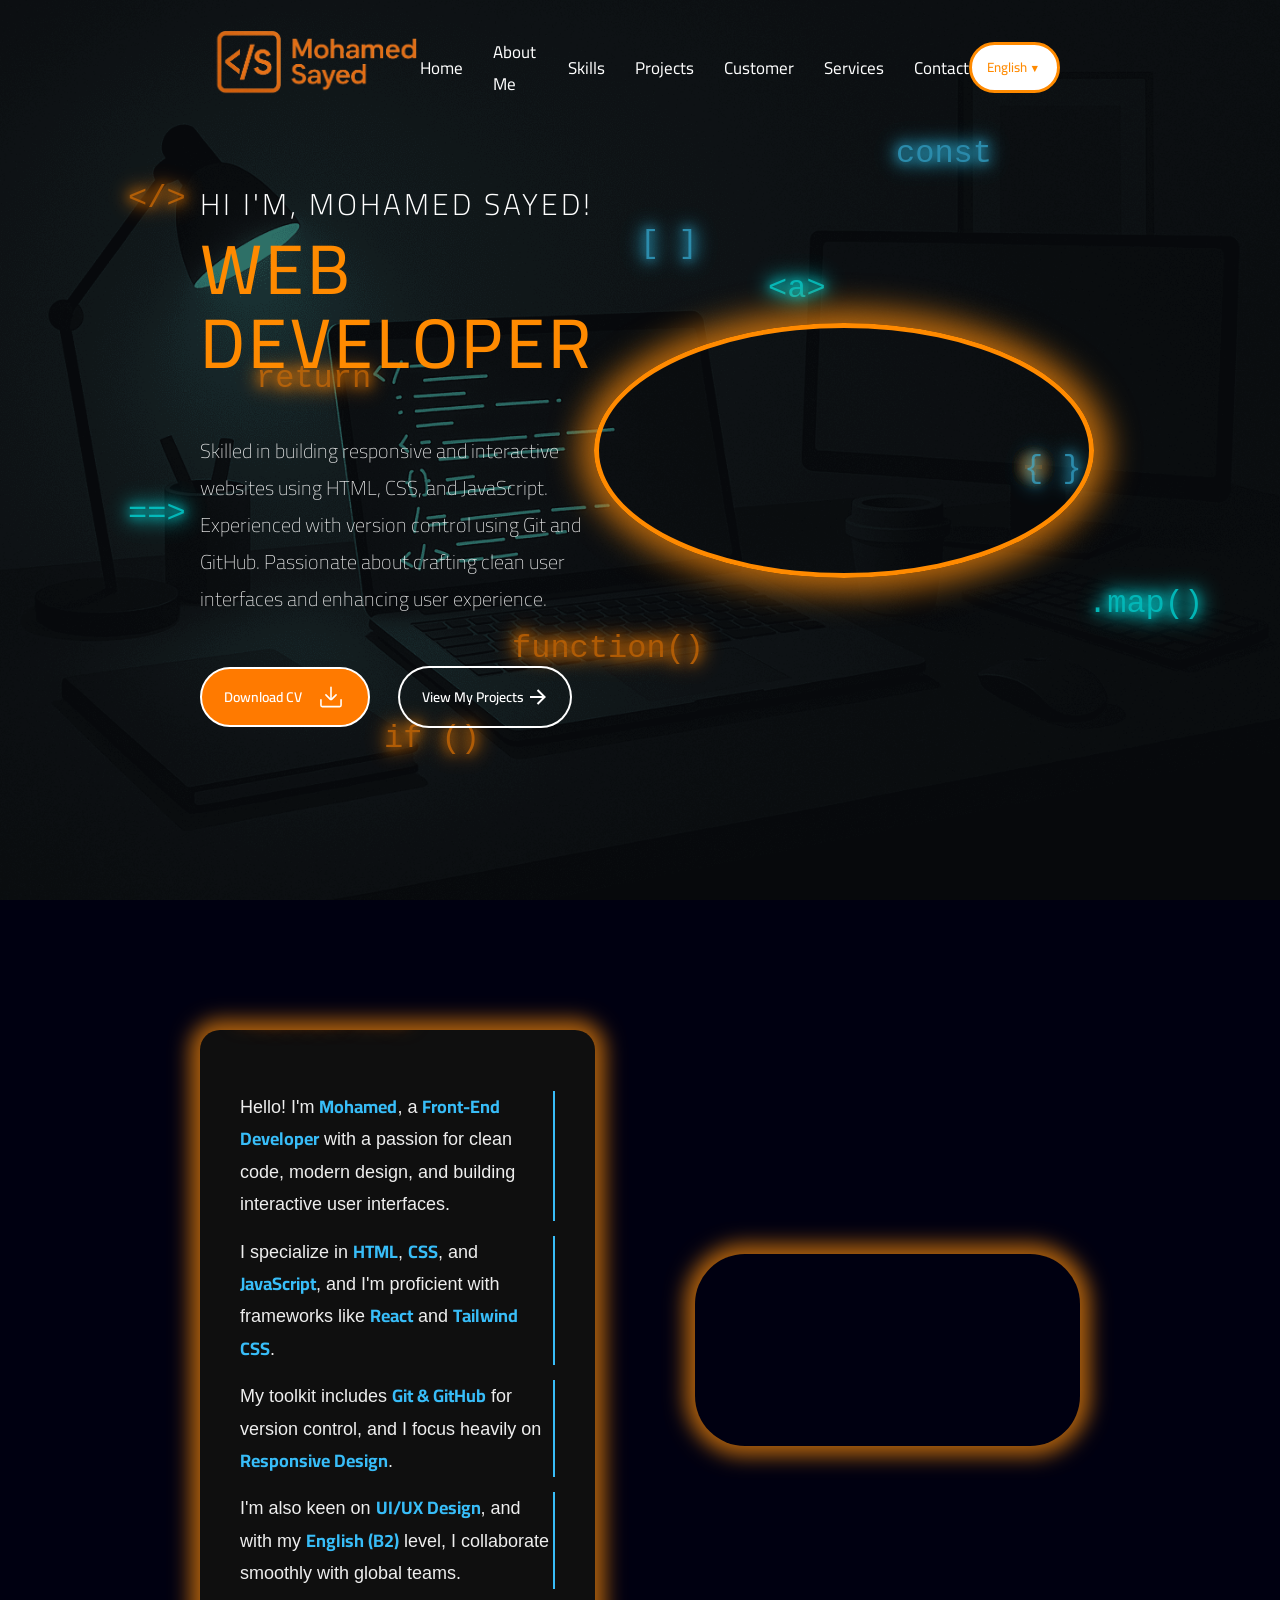
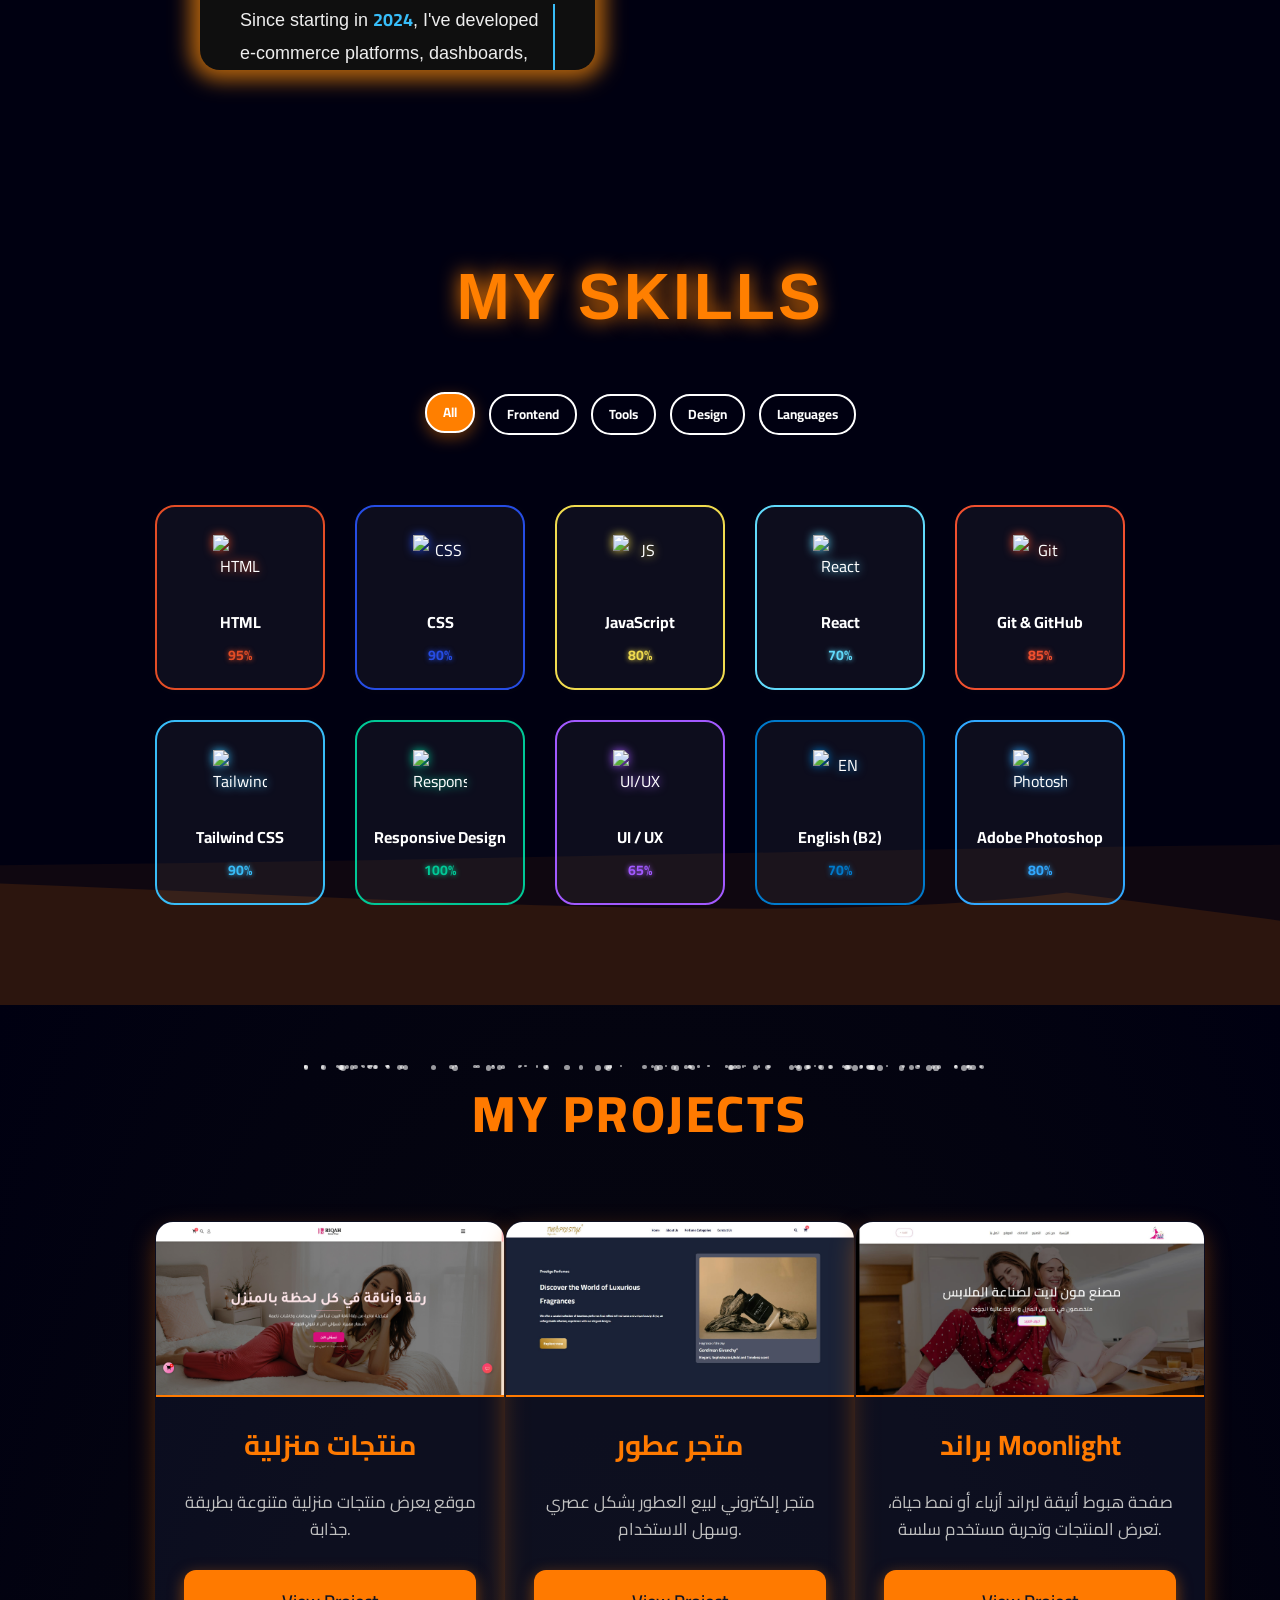
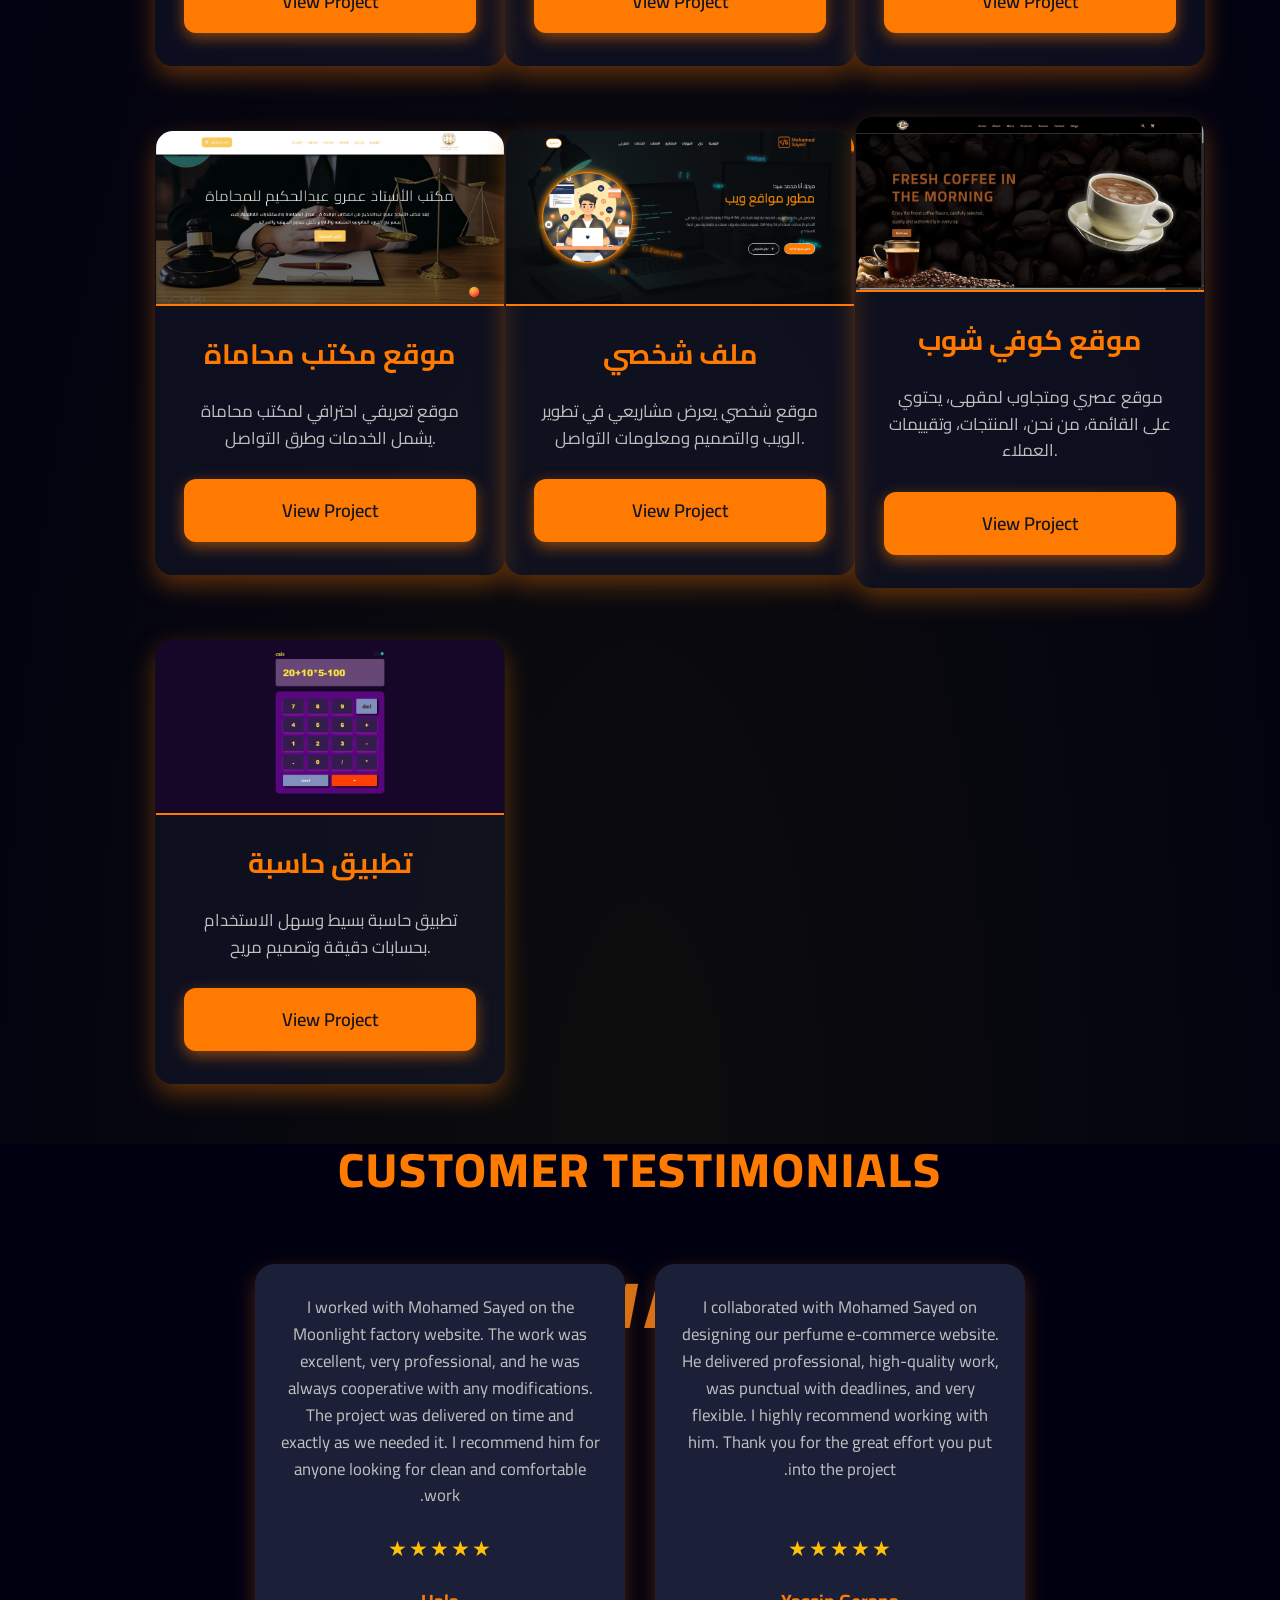
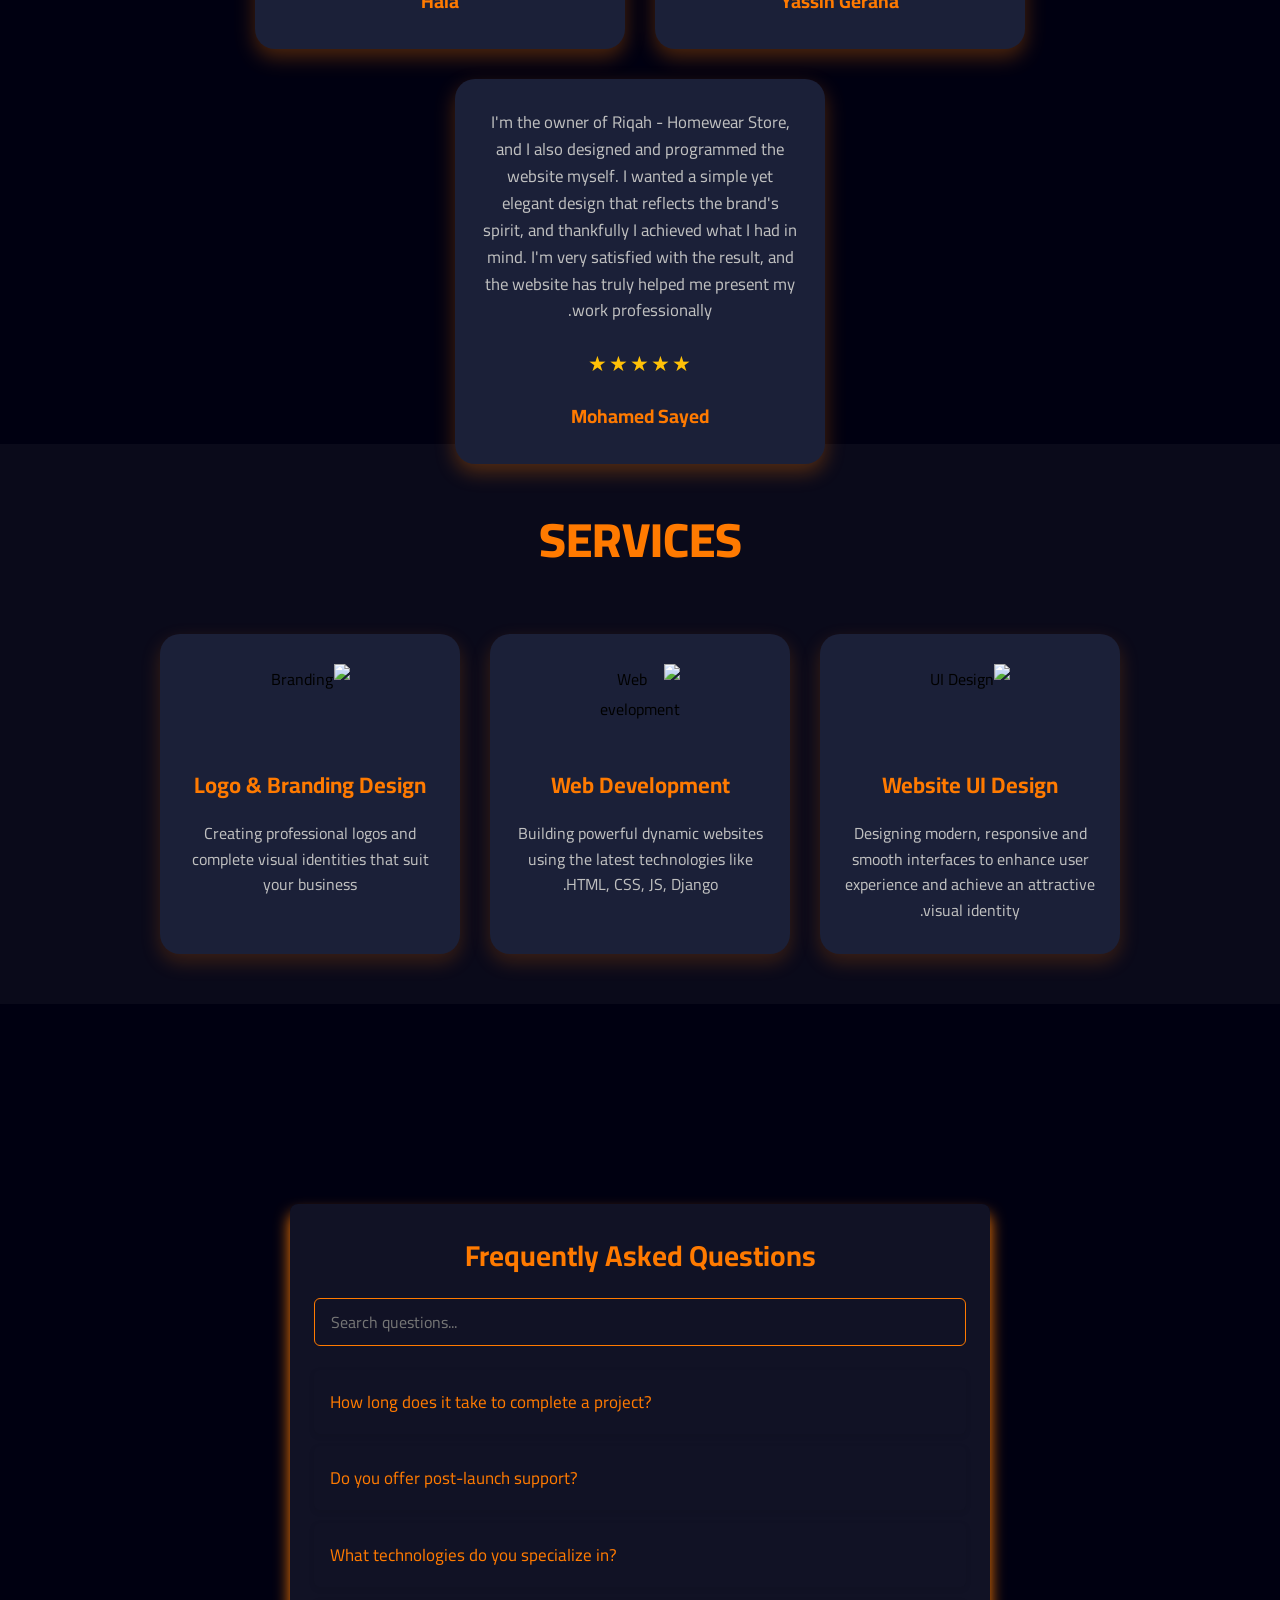
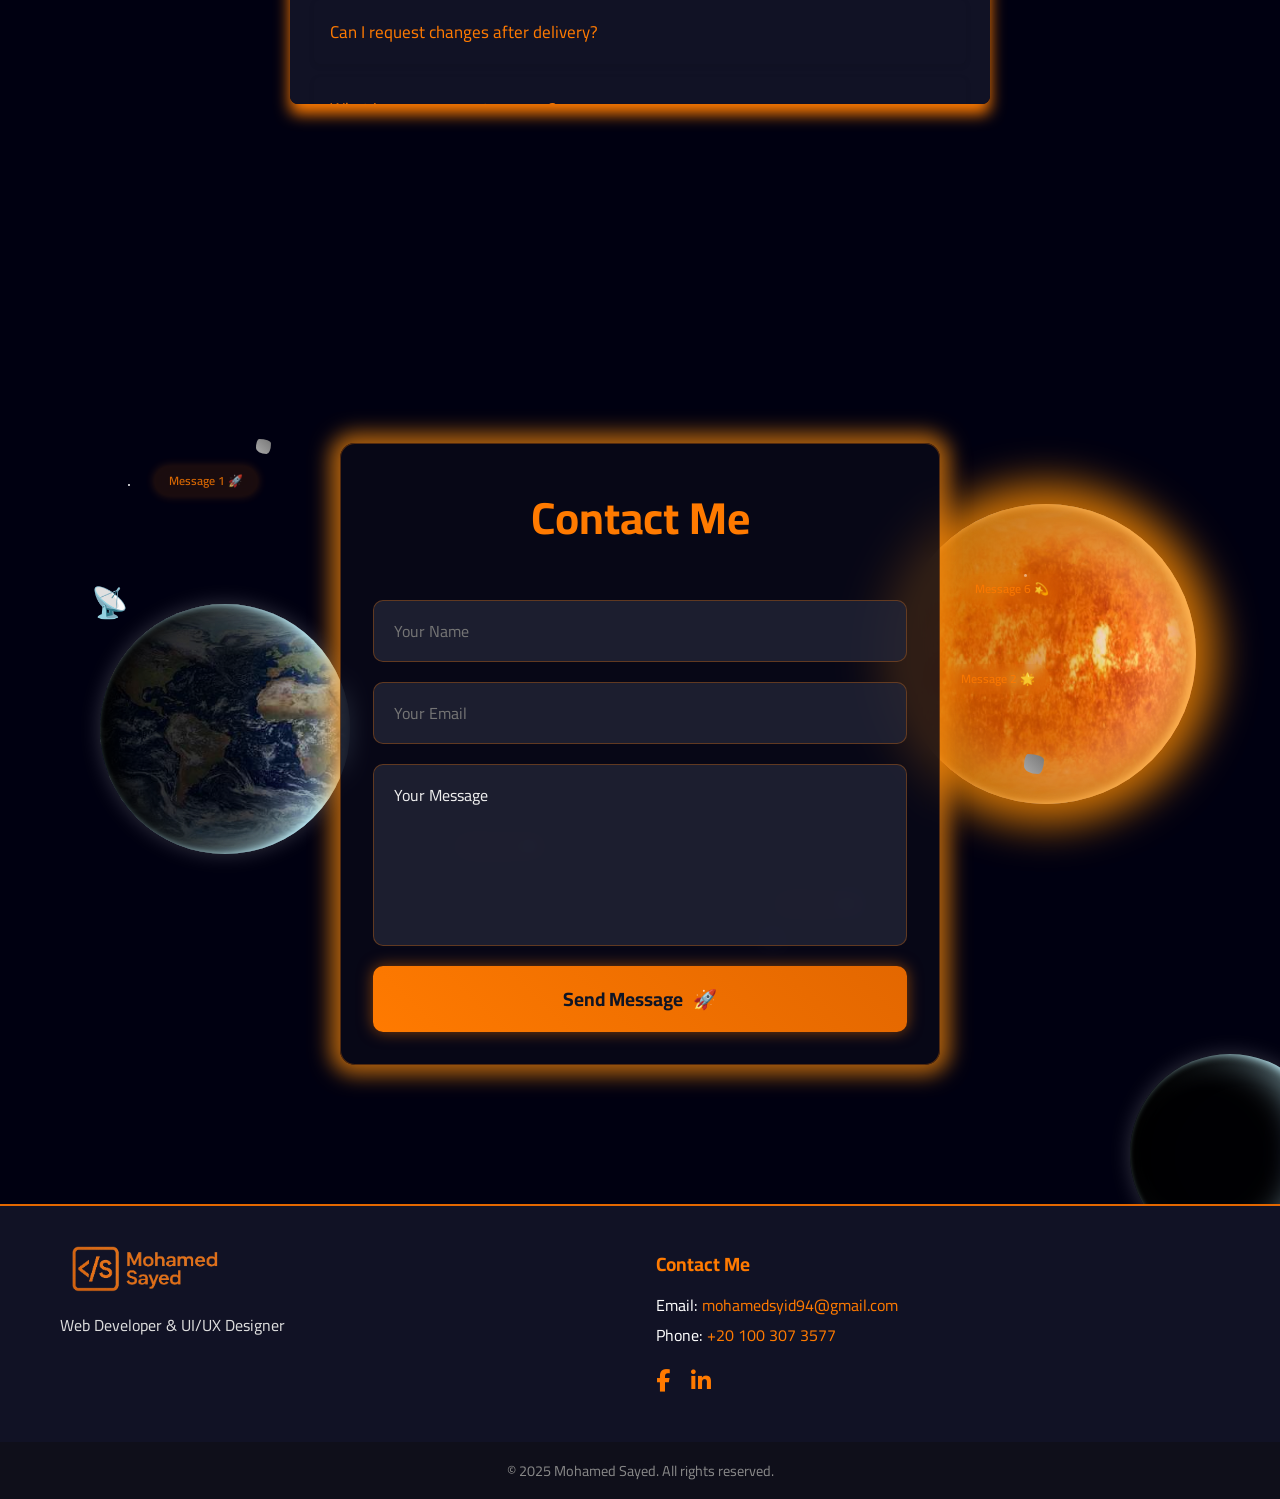
==== commit a5576bd4: "edite html" ====
--- a/index.html
+++ b/index.html
@@ -1,22 +1,34 @@
 <!DOCTYPE html>
 <html lang="en">
-  <head>
-    <meta charset="UTF-8" />
-    <meta name="viewport" content="width=device-width, initial-scale=1.0" />
-    <link
-      rel="stylesheet"
-      href="https://cdnjs.cloudflare.com/ajax/libs/font-awesome/6.4.0/css/all.min.css"
-      crossorigin="anonymous"
-    />
-    <link rel="preconnect" href="https://fonts.googleapis.com" />
-    <link rel="preconnect" href="https://fonts.gstatic.com" crossorigin />
-    <link
-      href="https://fonts.googleapis.com/css2?family=Cairo:wght@200..1000&display=swap"
-      rel="stylesheet"
-    />
-    <link rel="stylesheet" type="text/css" href="main.css" />
-    <title>Mohamed Sayed</title>
-  </head>
+ <head>
+  <!-- الأساسيات -->
+  <meta charset="UTF-8" />
+  <meta name="viewport" content="width=device-width, initial-scale=1.0" />
+  <title>Mohamed Sayed | Web Developer & Designer</title>
+  <meta name="description" content="I'm Mohamed Sayed, a web developer and graphic designer. This is my personal portfolio showcasing my projects, skills, and contact information." />
+  <meta name="keywords" content="Mohamed Sayed, portfolio, web developer, front-end, graphic designer, مشاريع, تصميم مواقع, مبرمج" />
+  <meta name="author" content="Mohamed Sayed" />
+
+  <!-- SEO + مشاركة اجتماعية -->
+  <meta property="og:title" content="Mohamed Sayed | Web Developer & Designer" />
+  <meta property="og:description" content="Discover the work and projects of Mohamed Sayed in web development and design." />
+  <meta property="og:image" content="https://your-domain.com/images/preview.jpg" /> <!-- عدل المسار حسب صورتك -->
+  <meta property="og:url" content="https://your-portfolio-link.com" />
+  <meta name="twitter:card" content="summary_large_image" />
+
+  <!-- الخطوط والأيقونات -->
+  <link rel="preconnect" href="https://fonts.googleapis.com" />
+  <link rel="preconnect" href="https://fonts.gstatic.com" crossorigin />
+  <link href="https://fonts.googleapis.com/css2?family=Cairo:wght@200..1000&display=swap" rel="stylesheet" />
+  <link rel="stylesheet" href="https://cdnjs.cloudflare.com/ajax/libs/font-awesome/6.4.0/css/all.min.css" crossorigin="anonymous" />
+
+  <!-- ملف التنسيق -->
+  <link rel="stylesheet" type="text/css" href="main.css" />
+
+  <!-- Favicon (اختياري) -->
+  <link rel="icon" href="images/favicon.ico" type="image/x-icon" />
+</head>
+
   <body>
     <header>
       <nav class="navigation">
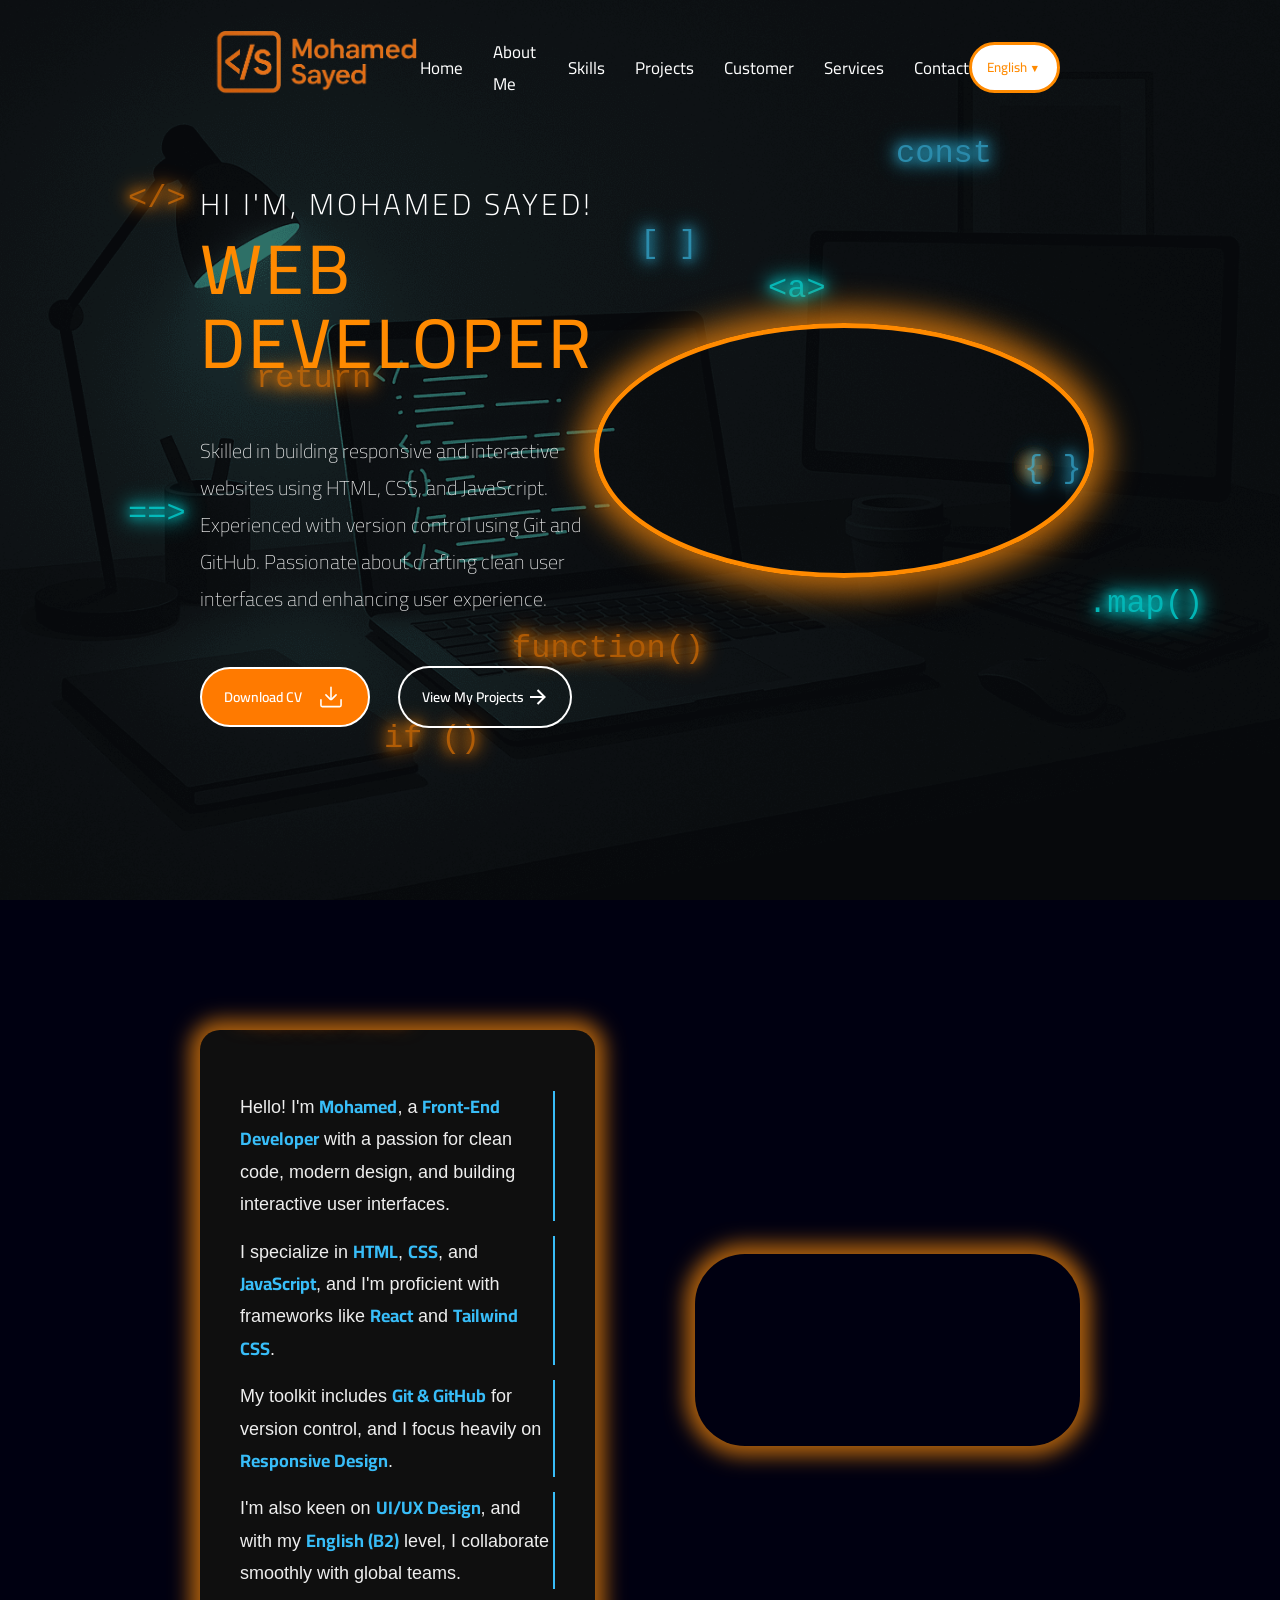
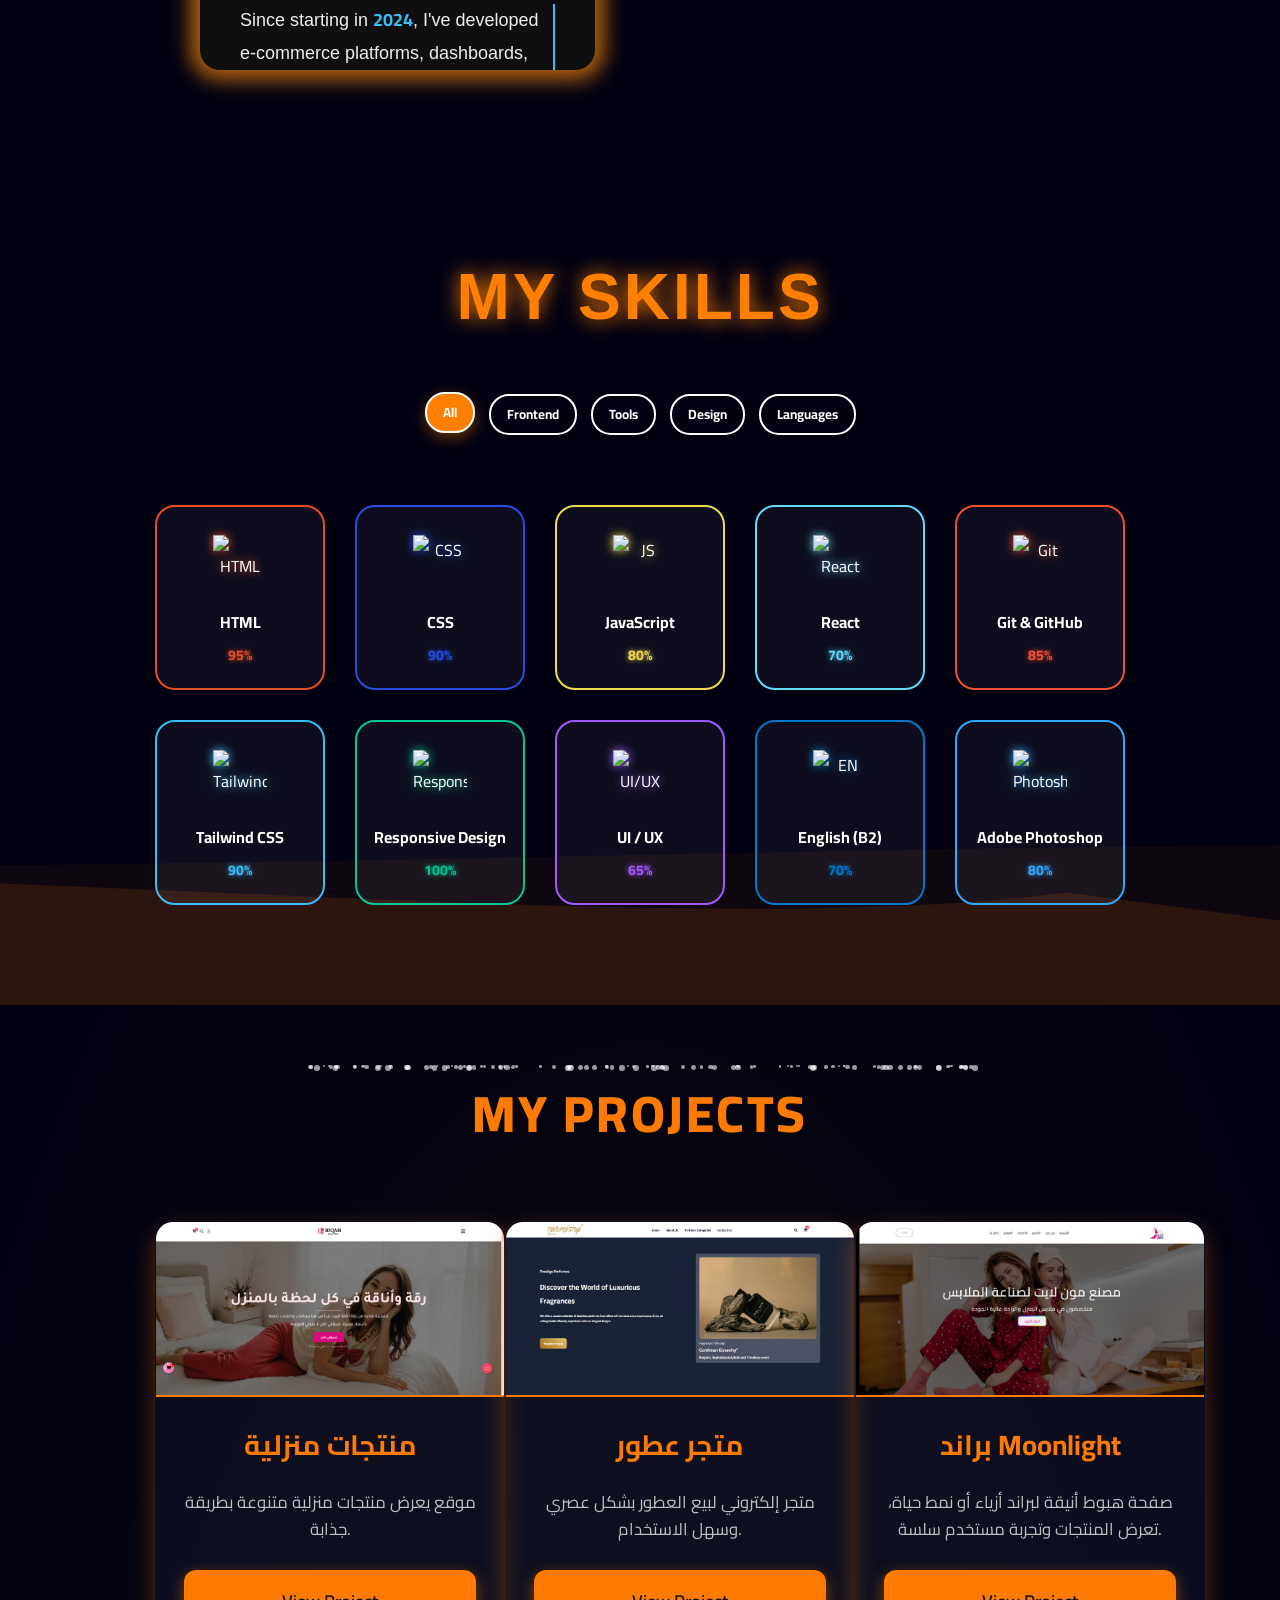
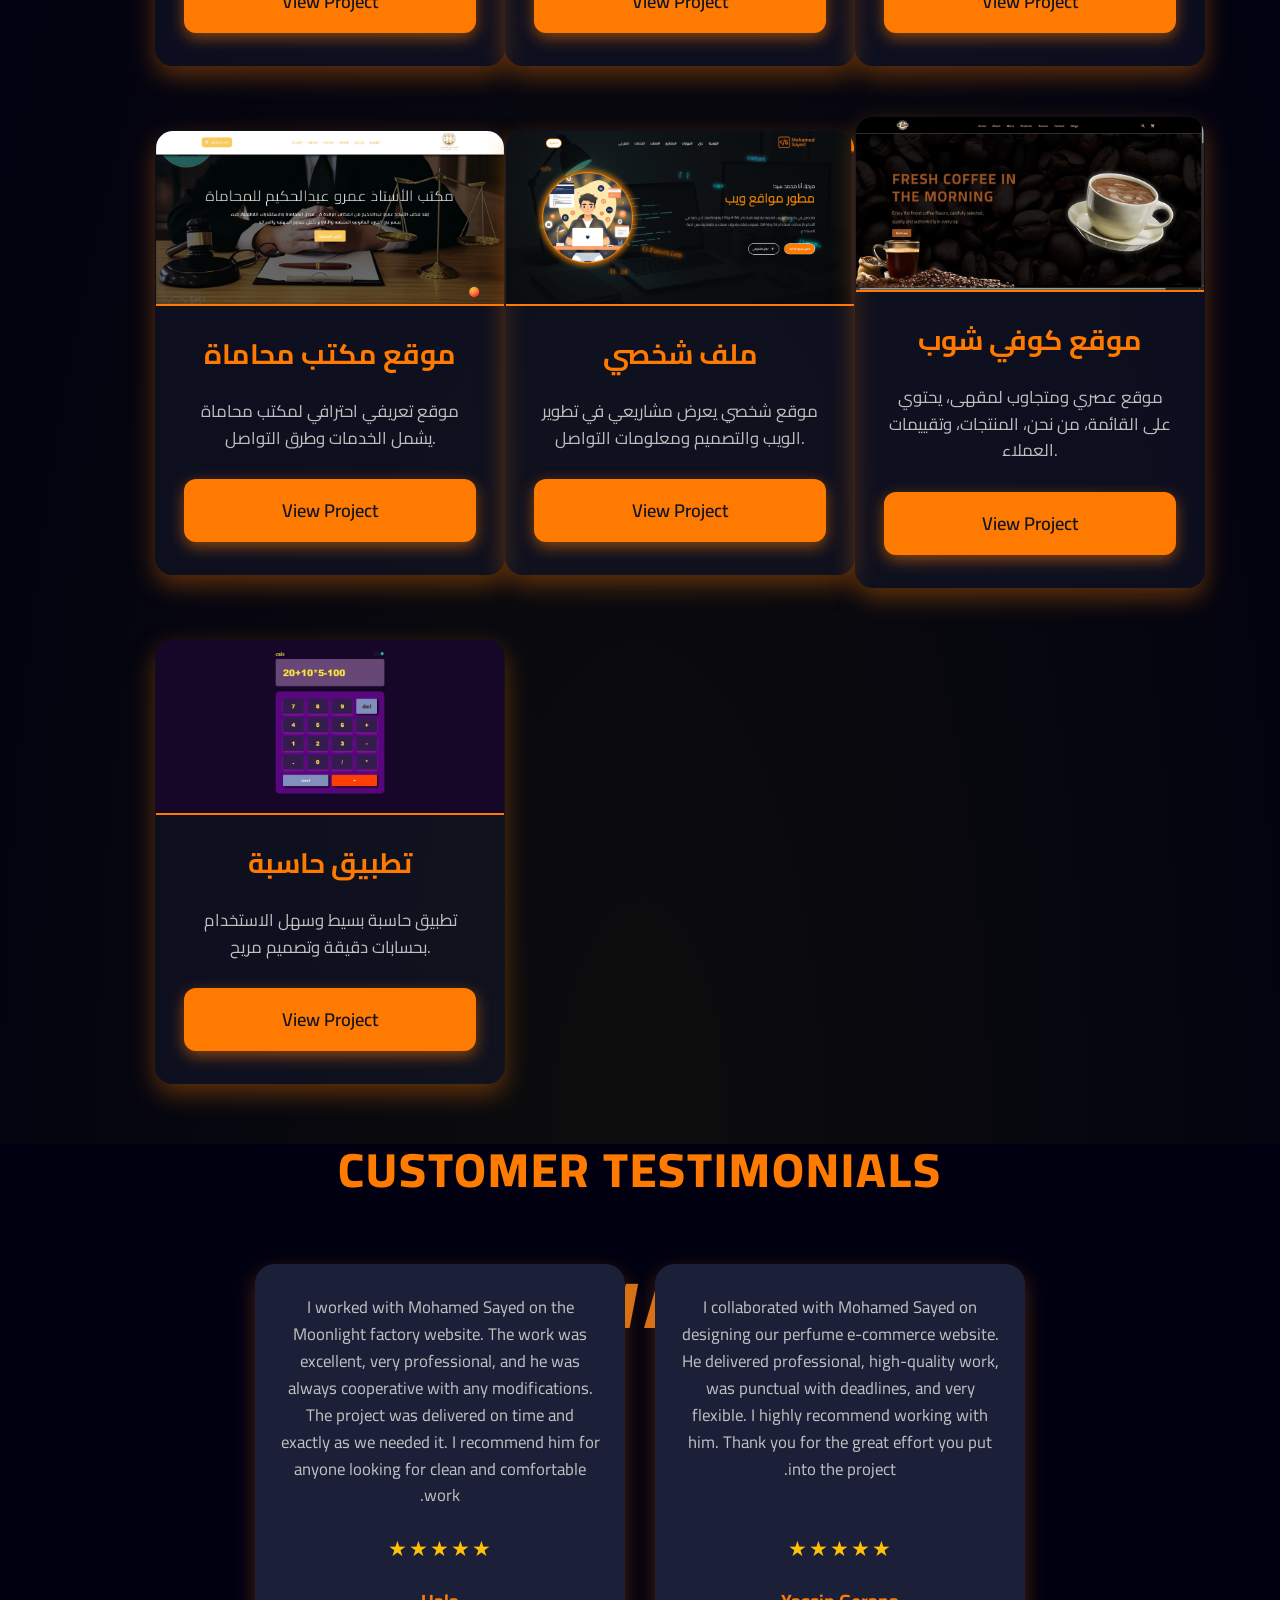
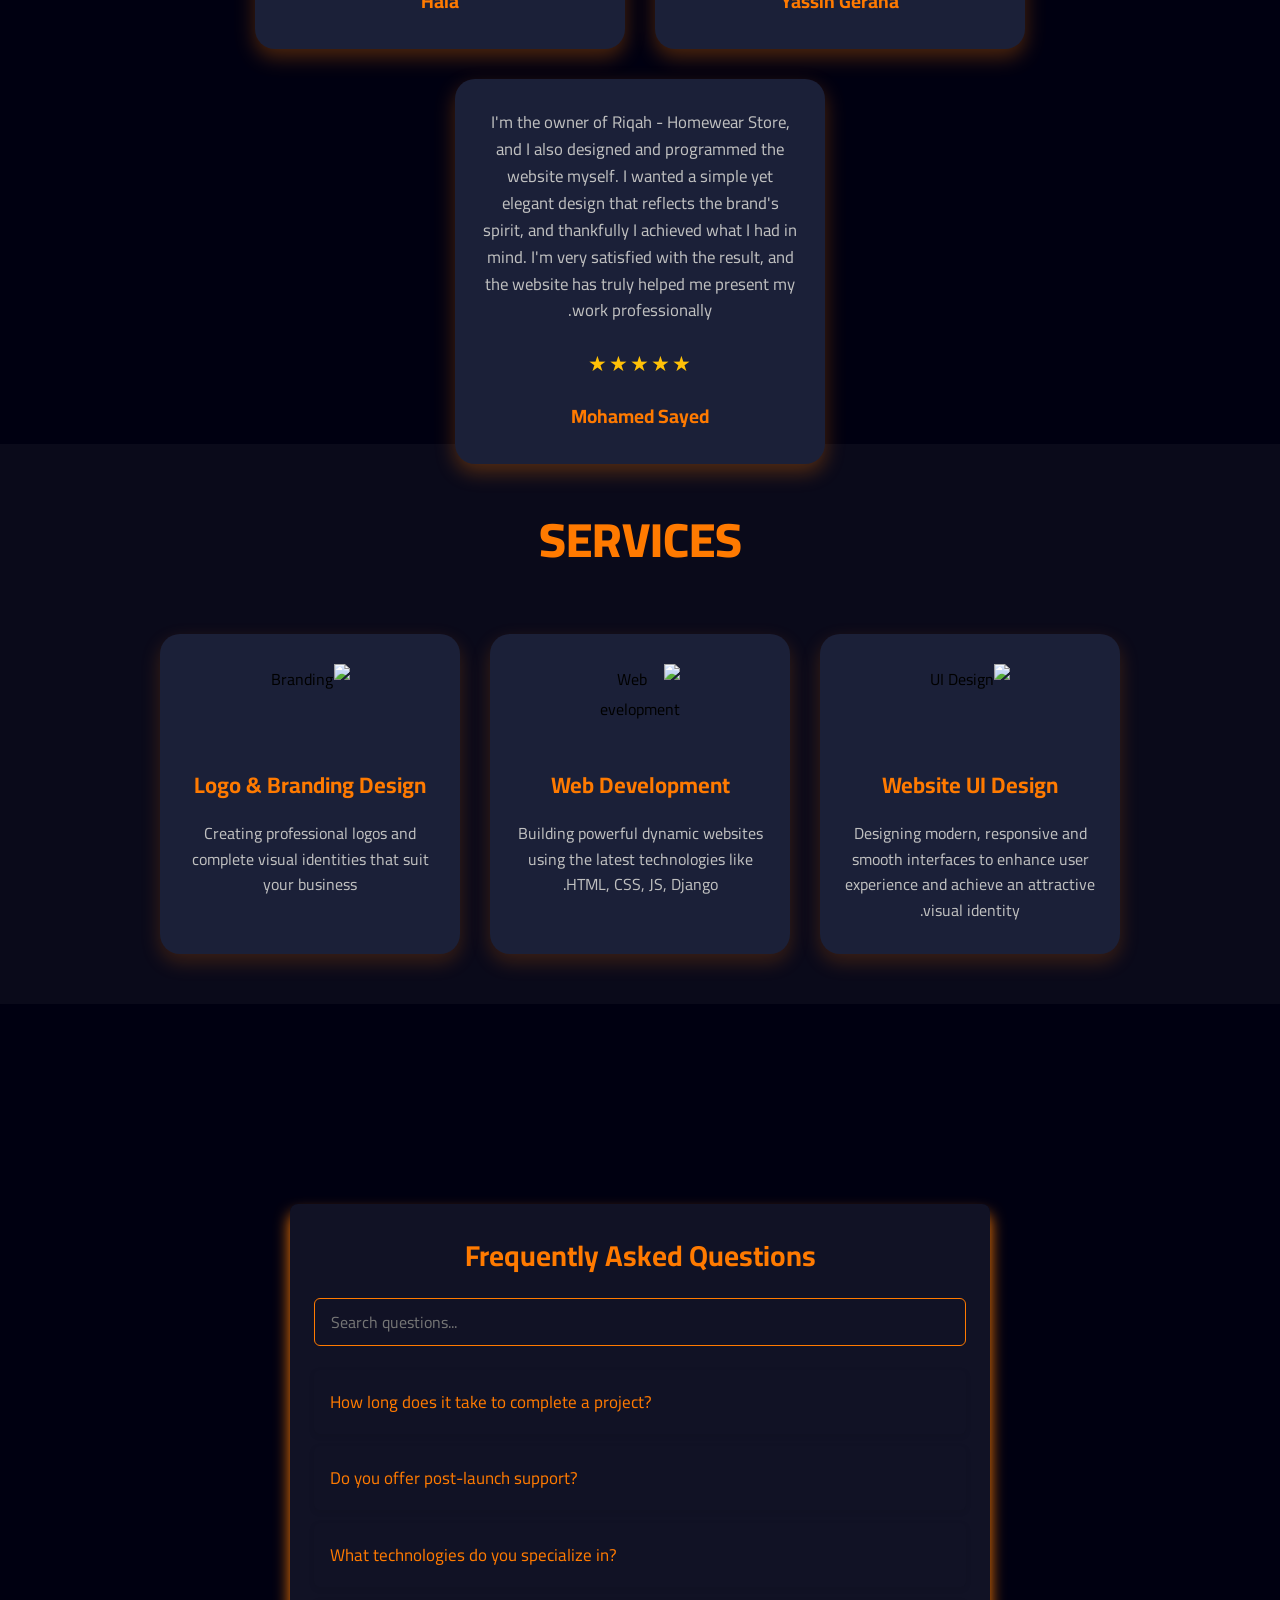
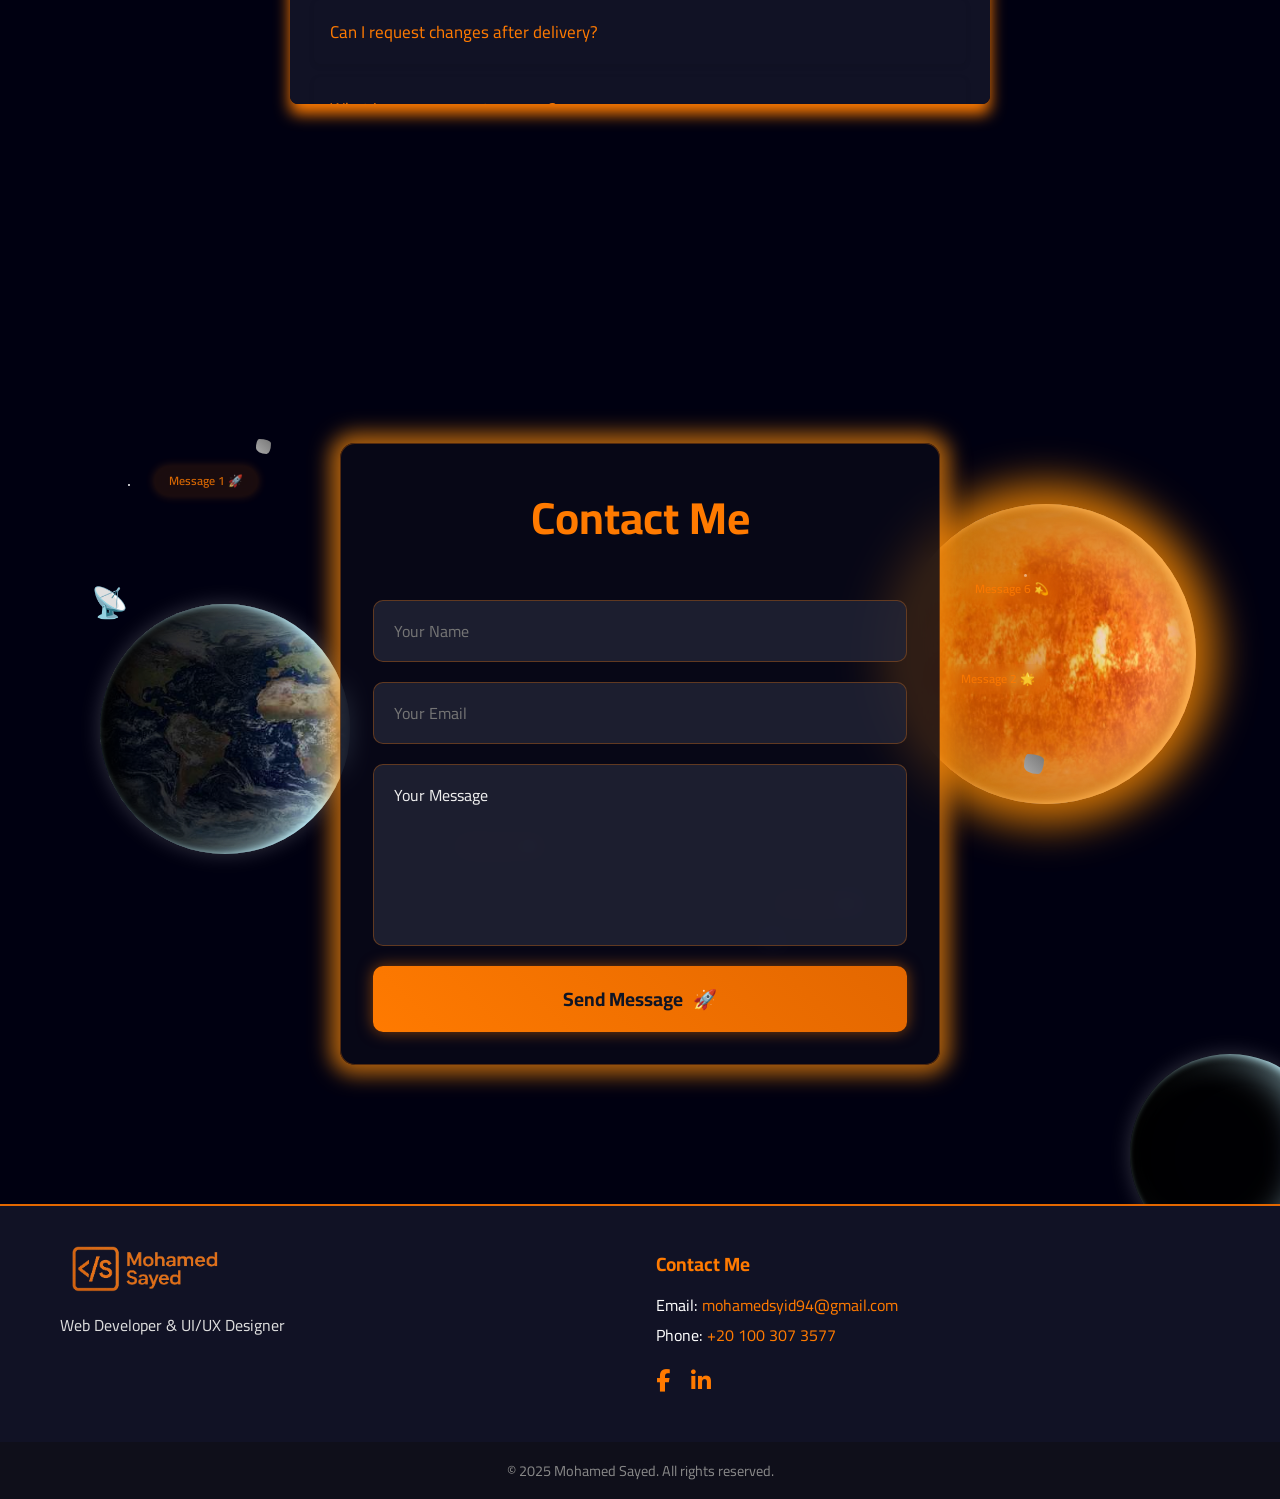
==== commit b17e87e0: "edite html" ====
--- a/index.html
+++ b/index.html
@@ -123,7 +123,7 @@
         </p>
         <div class="btns-home">
           <a
-            href="https://drive.usercontent.google.com/u/0/uc?id=15VTI8TtMcvx-VTRtCWDdi9L-cairotJc&export=download"
+            href="https://drive.google.com/file/d/1N7phMYP06q4CeK63YGjUz1be8W2AAWTv/view?usp=sharing"
           >
             <button class="btn-cv" type="button">
               <span class="btn-cv__text" data-translate="download_btn"
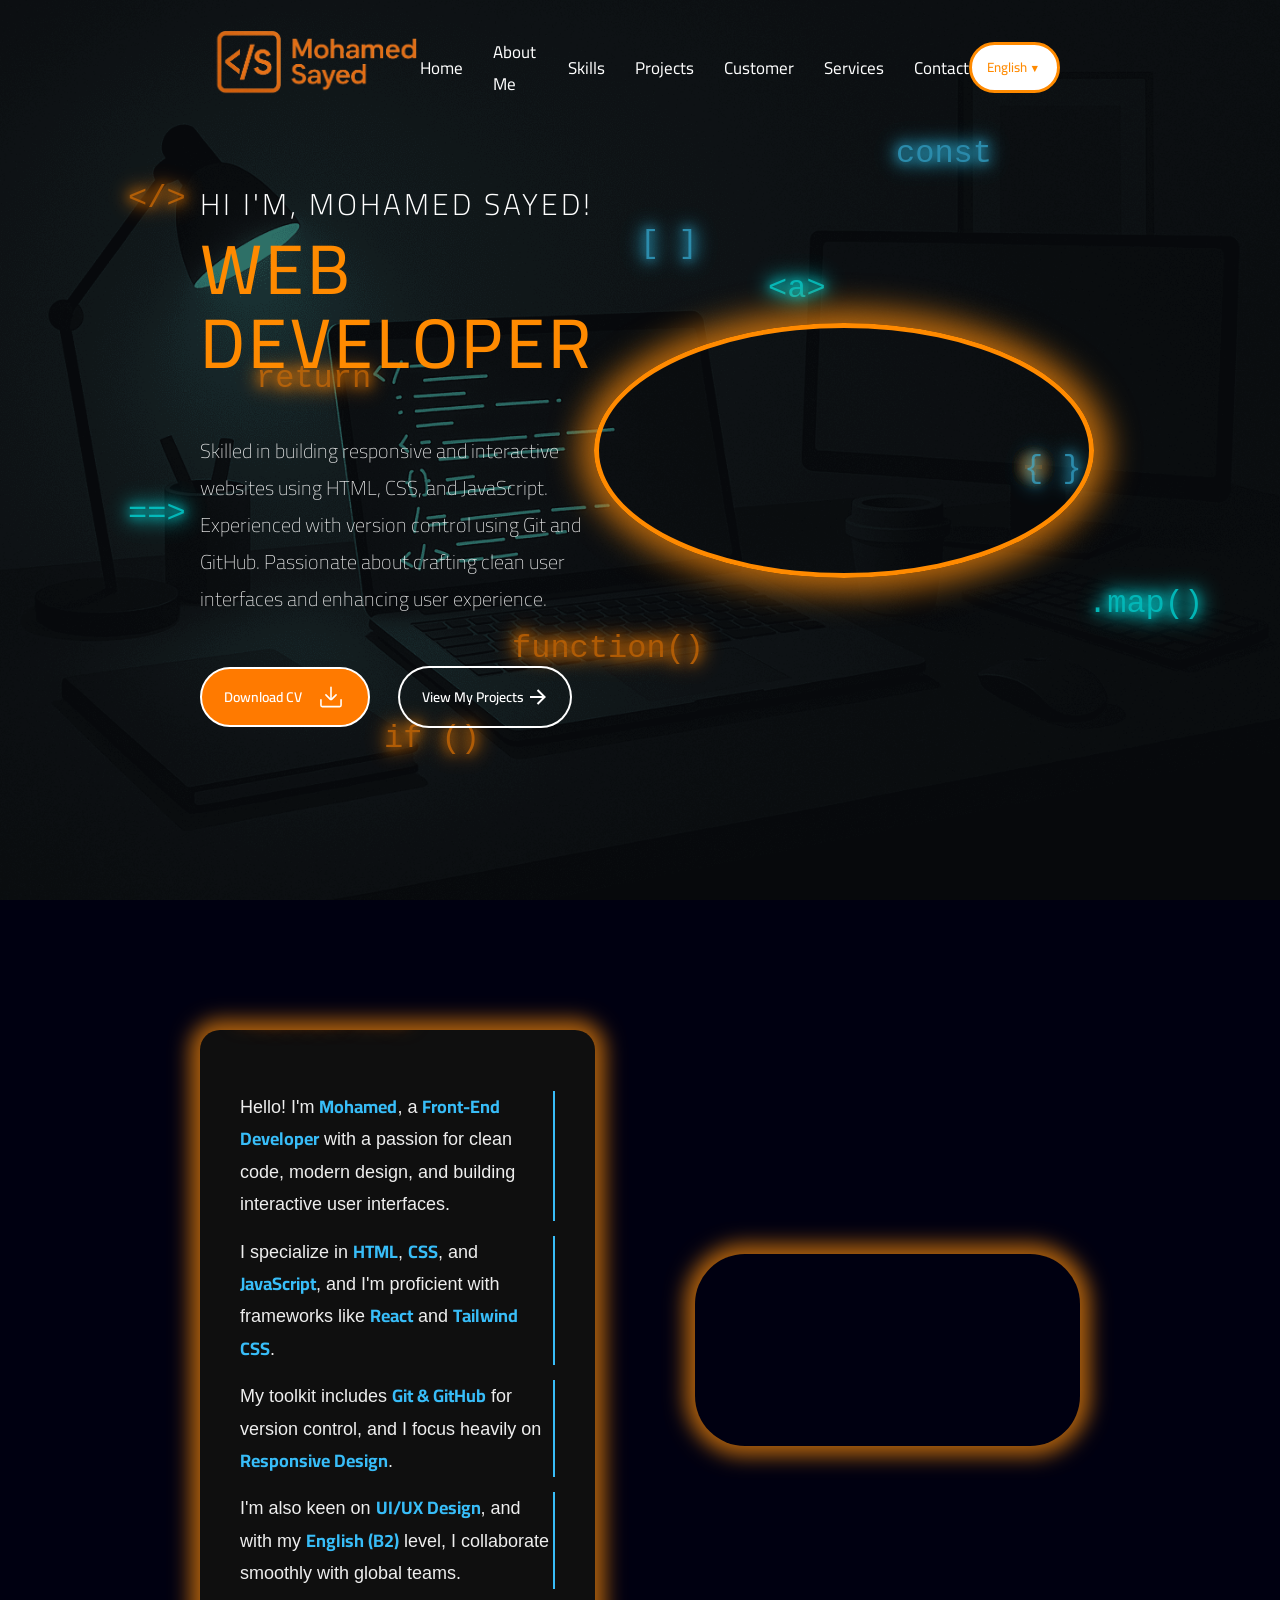
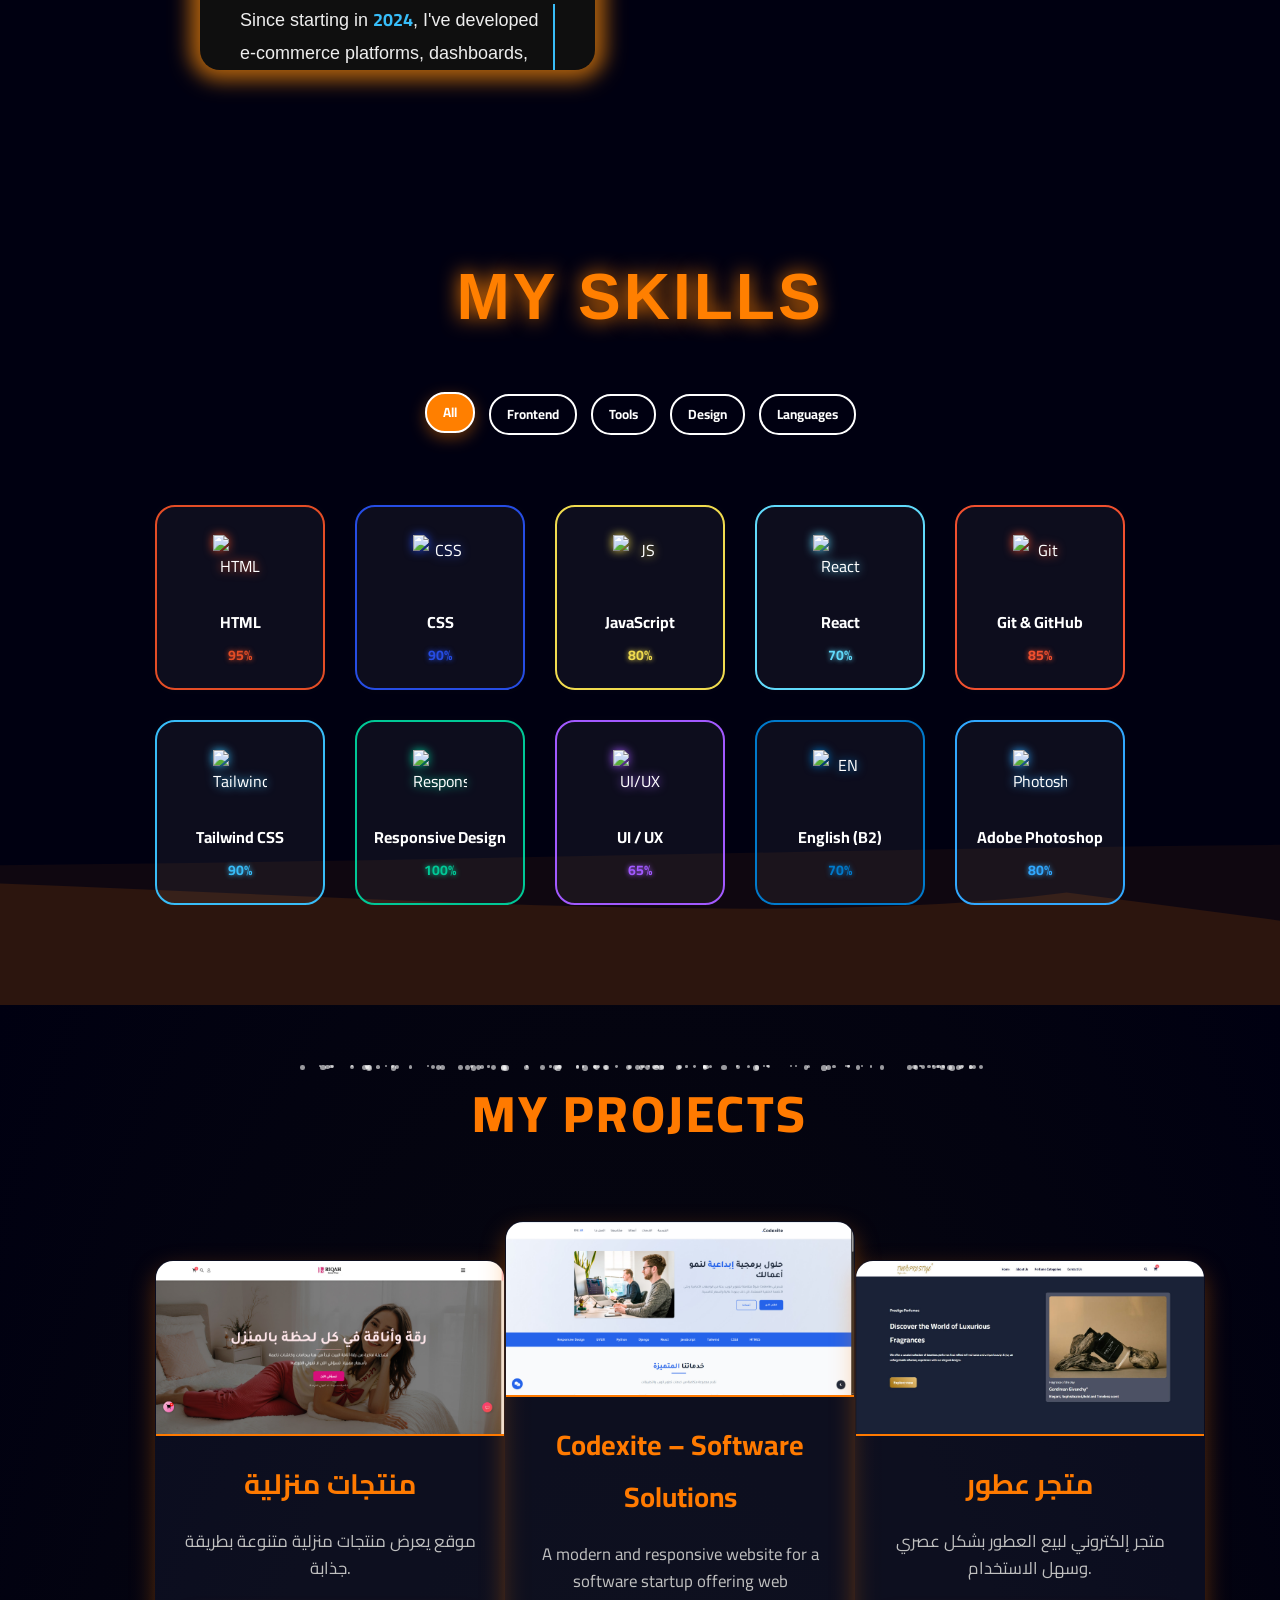
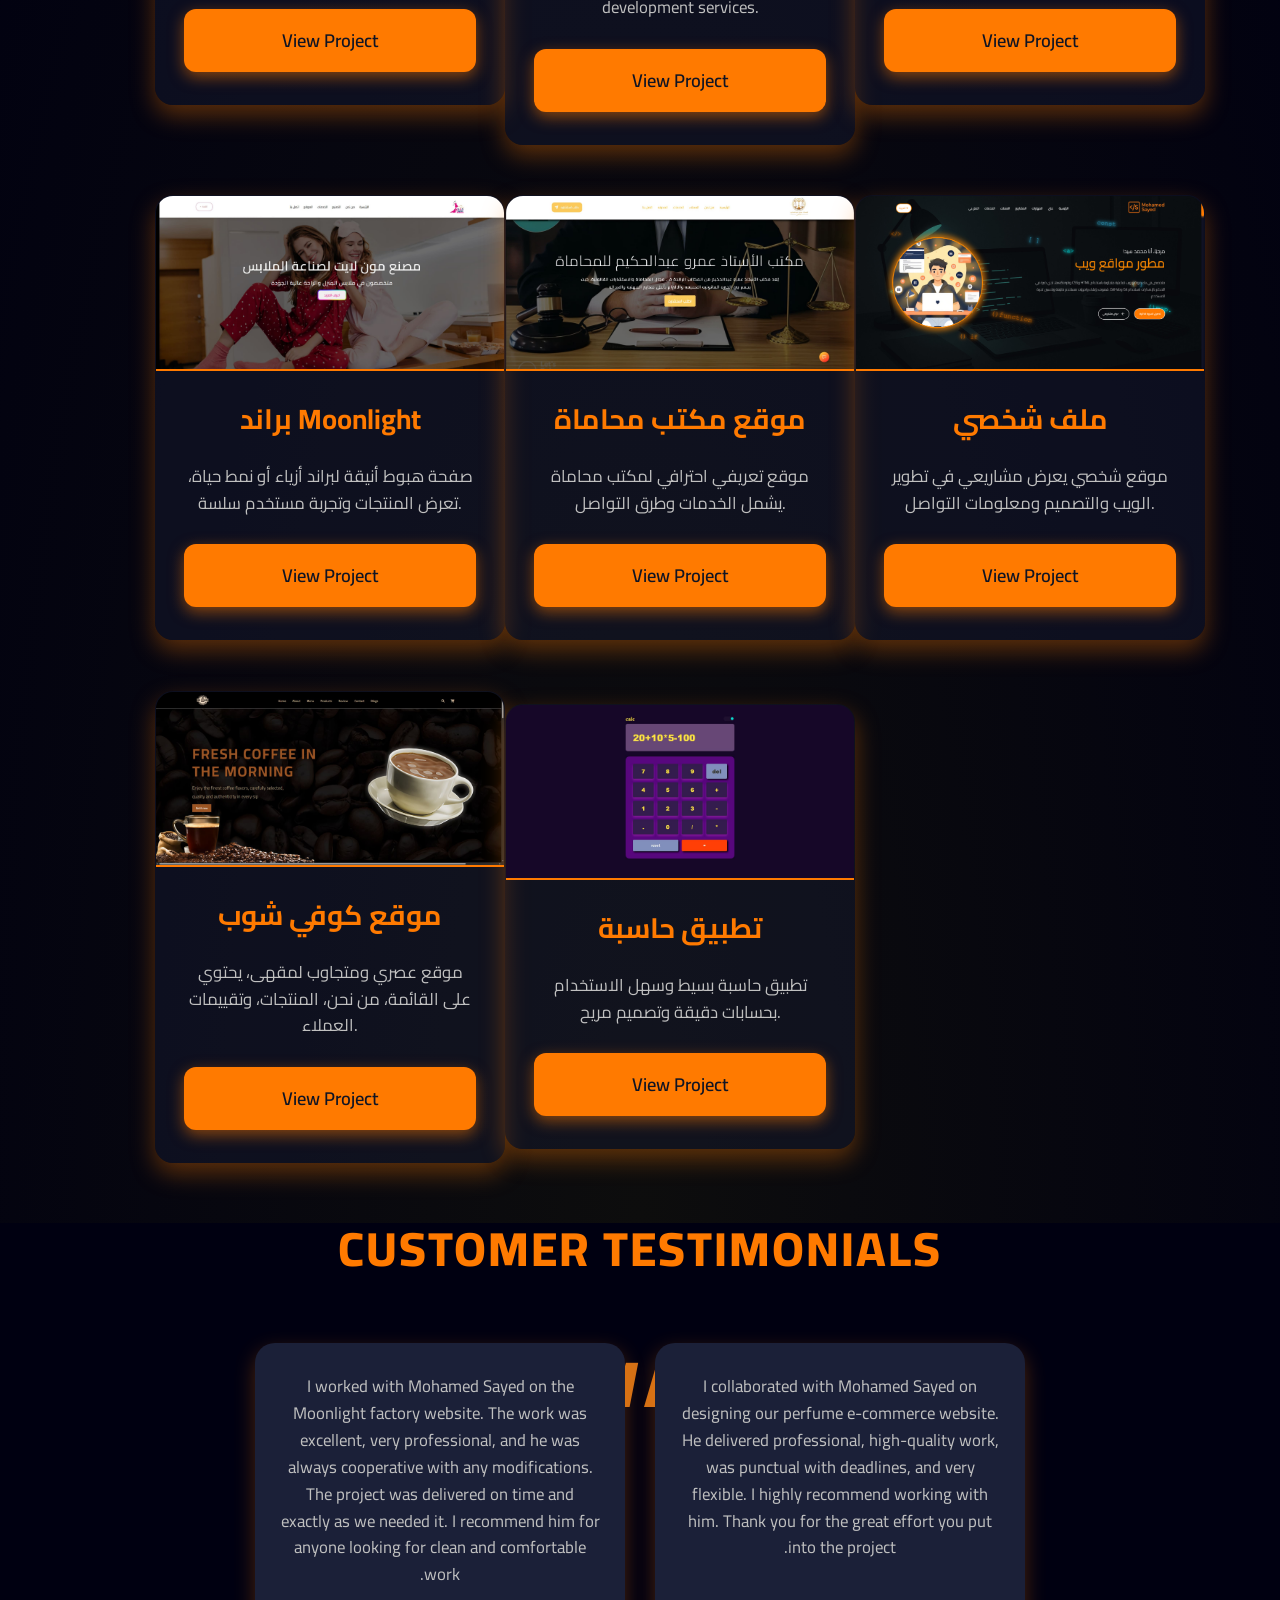
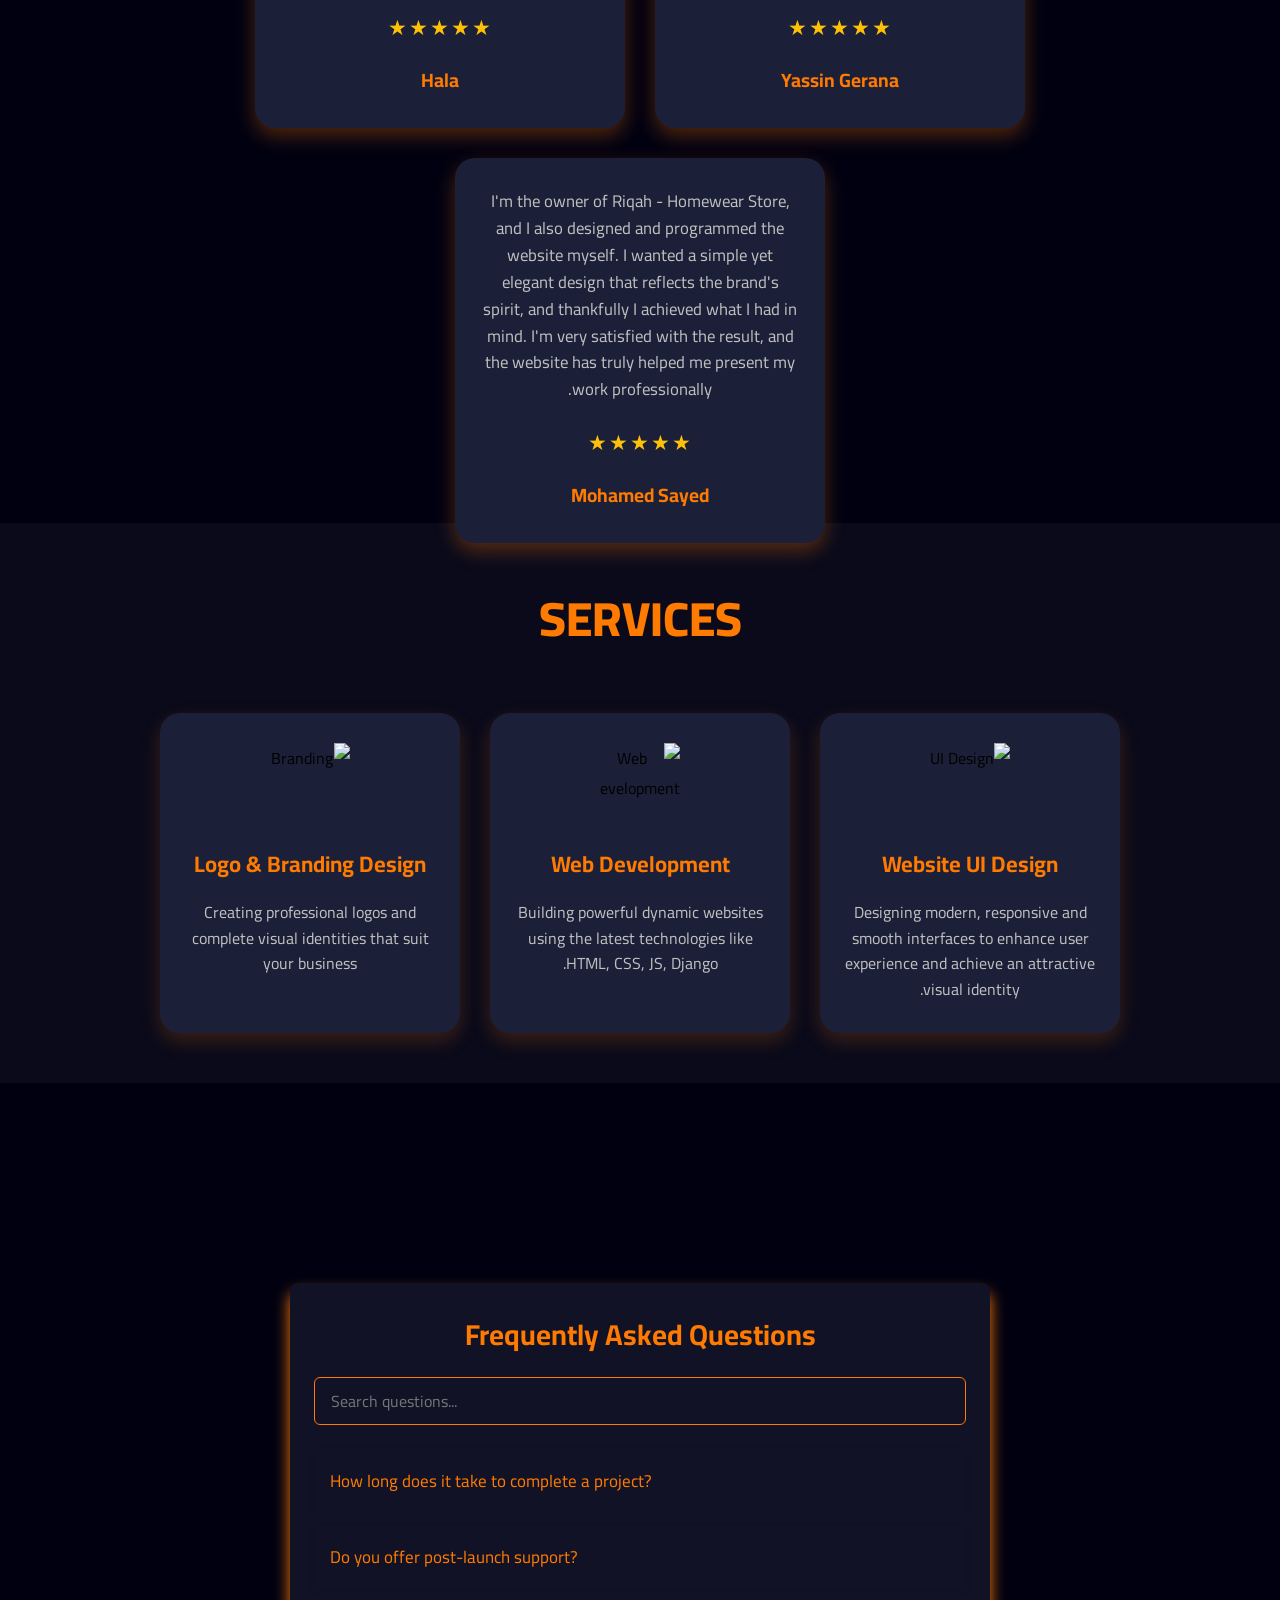
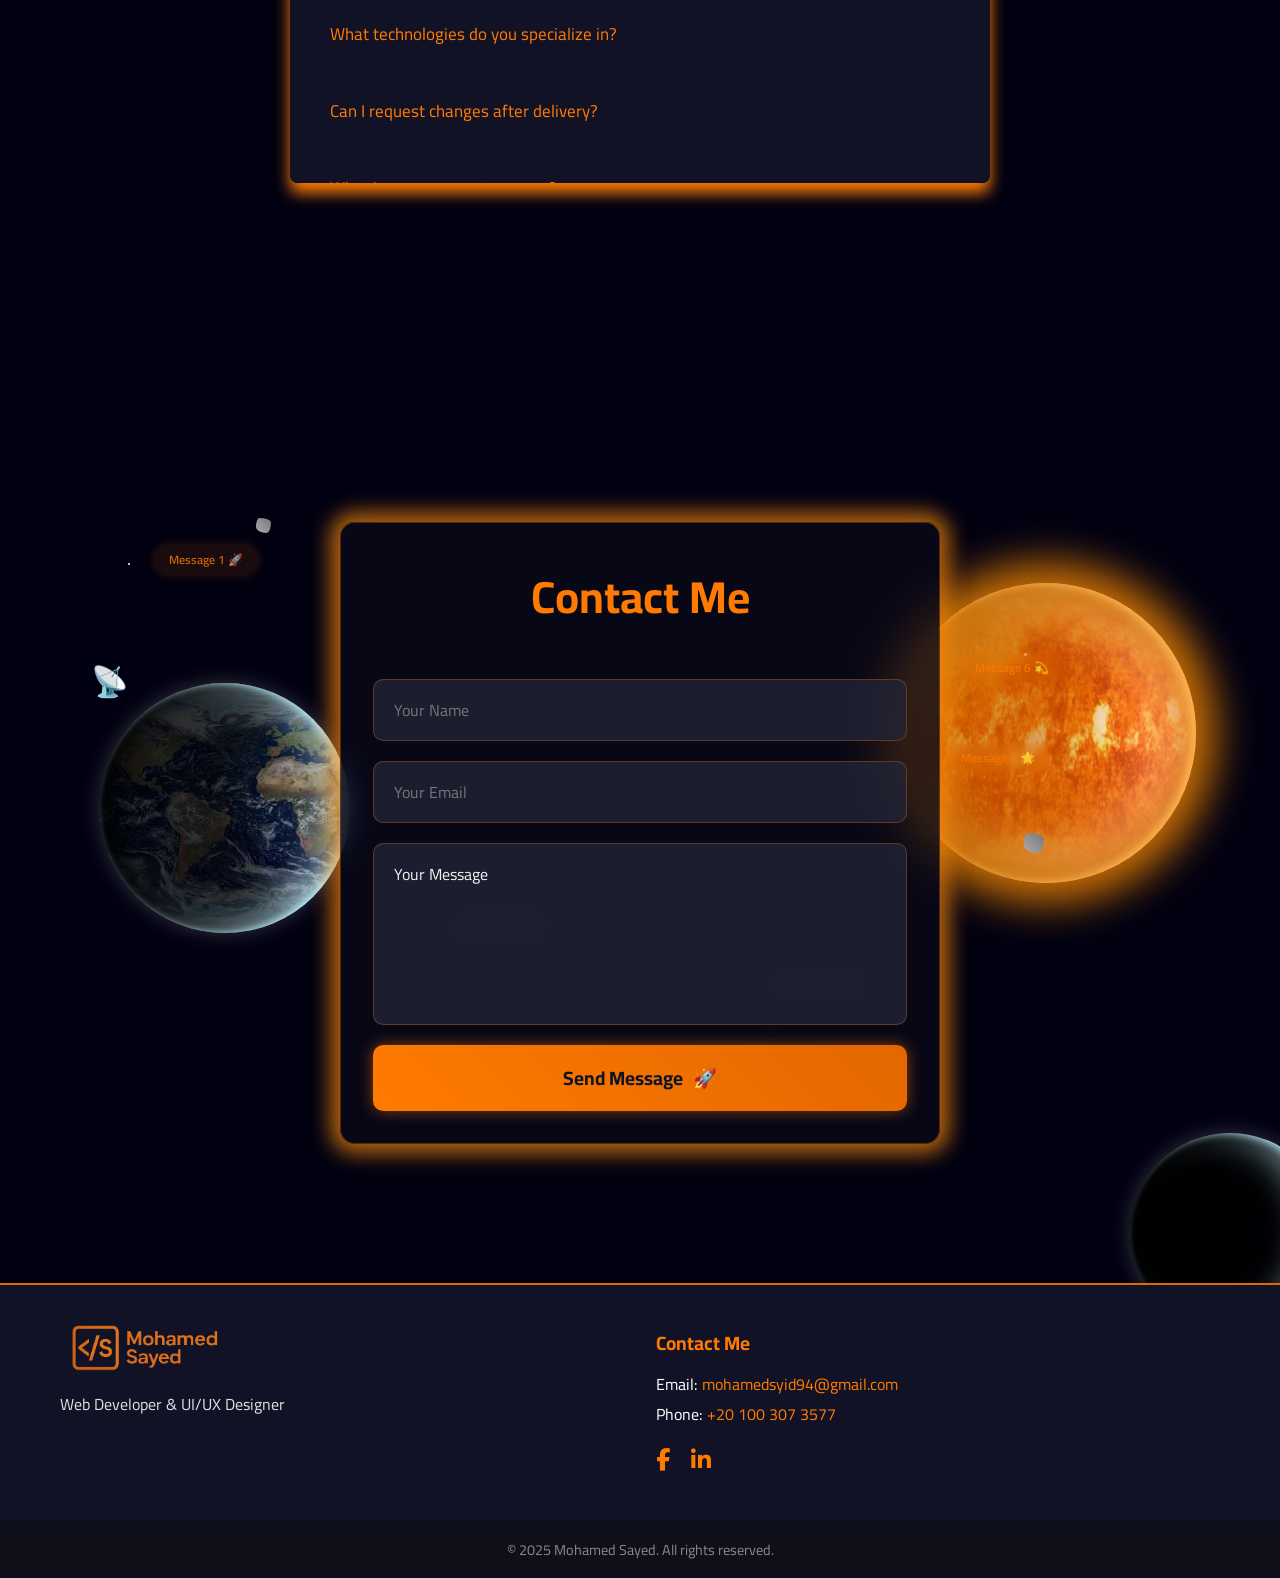
==== commit ef0288ce: "add project cart" ====
--- a/index.html
+++ b/index.html
@@ -438,6 +438,27 @@
           </div>
         </div>
 
+      <div class="project-card">
+  <img src="imegas/codexisit.jpg" alt="Codexite Project" />
+  <div class="project-content">
+    <h3 class="project-title" data-translate="project_codexite_title">
+      Codexite – Software Solutions
+    </h3>
+    <p class="project-description" data-translate="project_codexite_desc">
+      A modern and responsive website for a software startup offering web development services.
+    </p>
+    <a
+      href="https://mohamed-sayed239.github.io/codexite/"
+      target="_blank"
+      class="project-btn"
+      data-translate="view_project"
+    >
+      View Project
+    </a>
+  </div>
+</div>
+
+
         <div class="project-card">
           <img src="imegas/perfiom.jpg" alt="Perfume Store" />
           <div class="project-content">
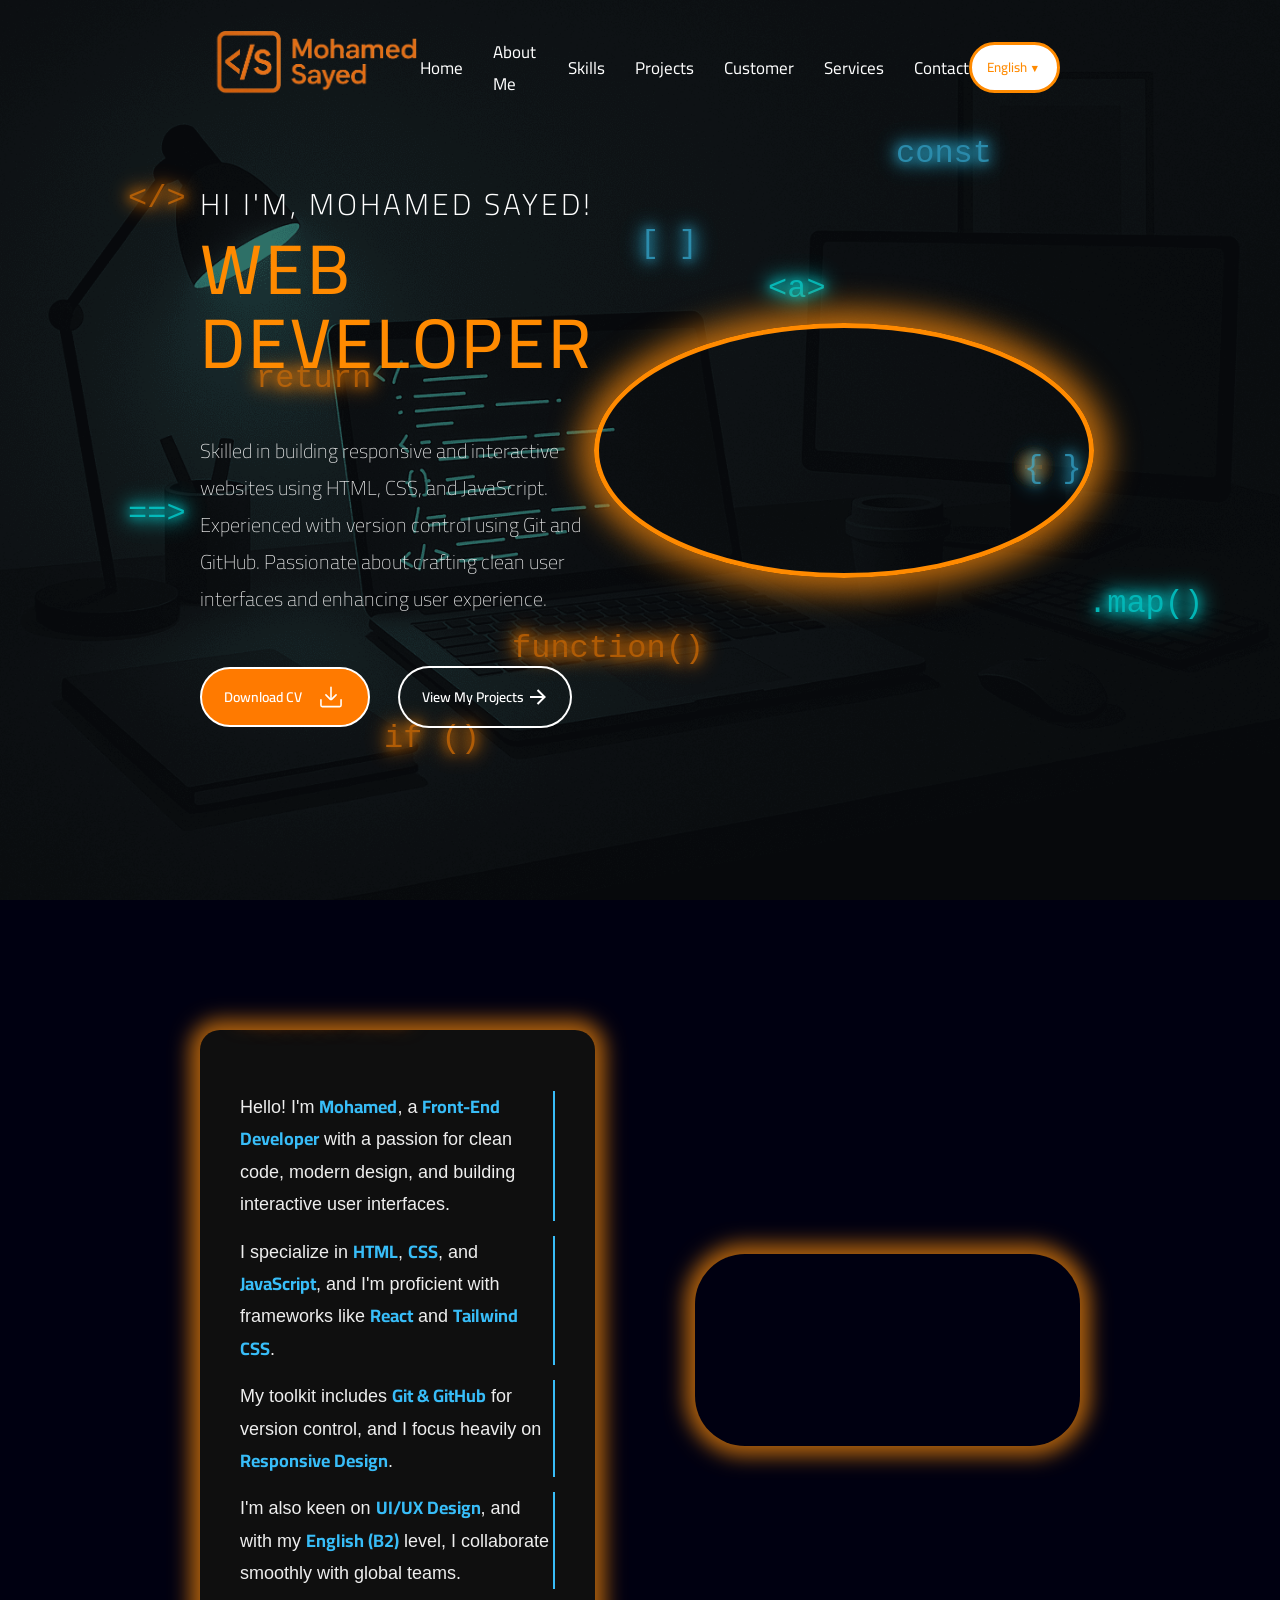
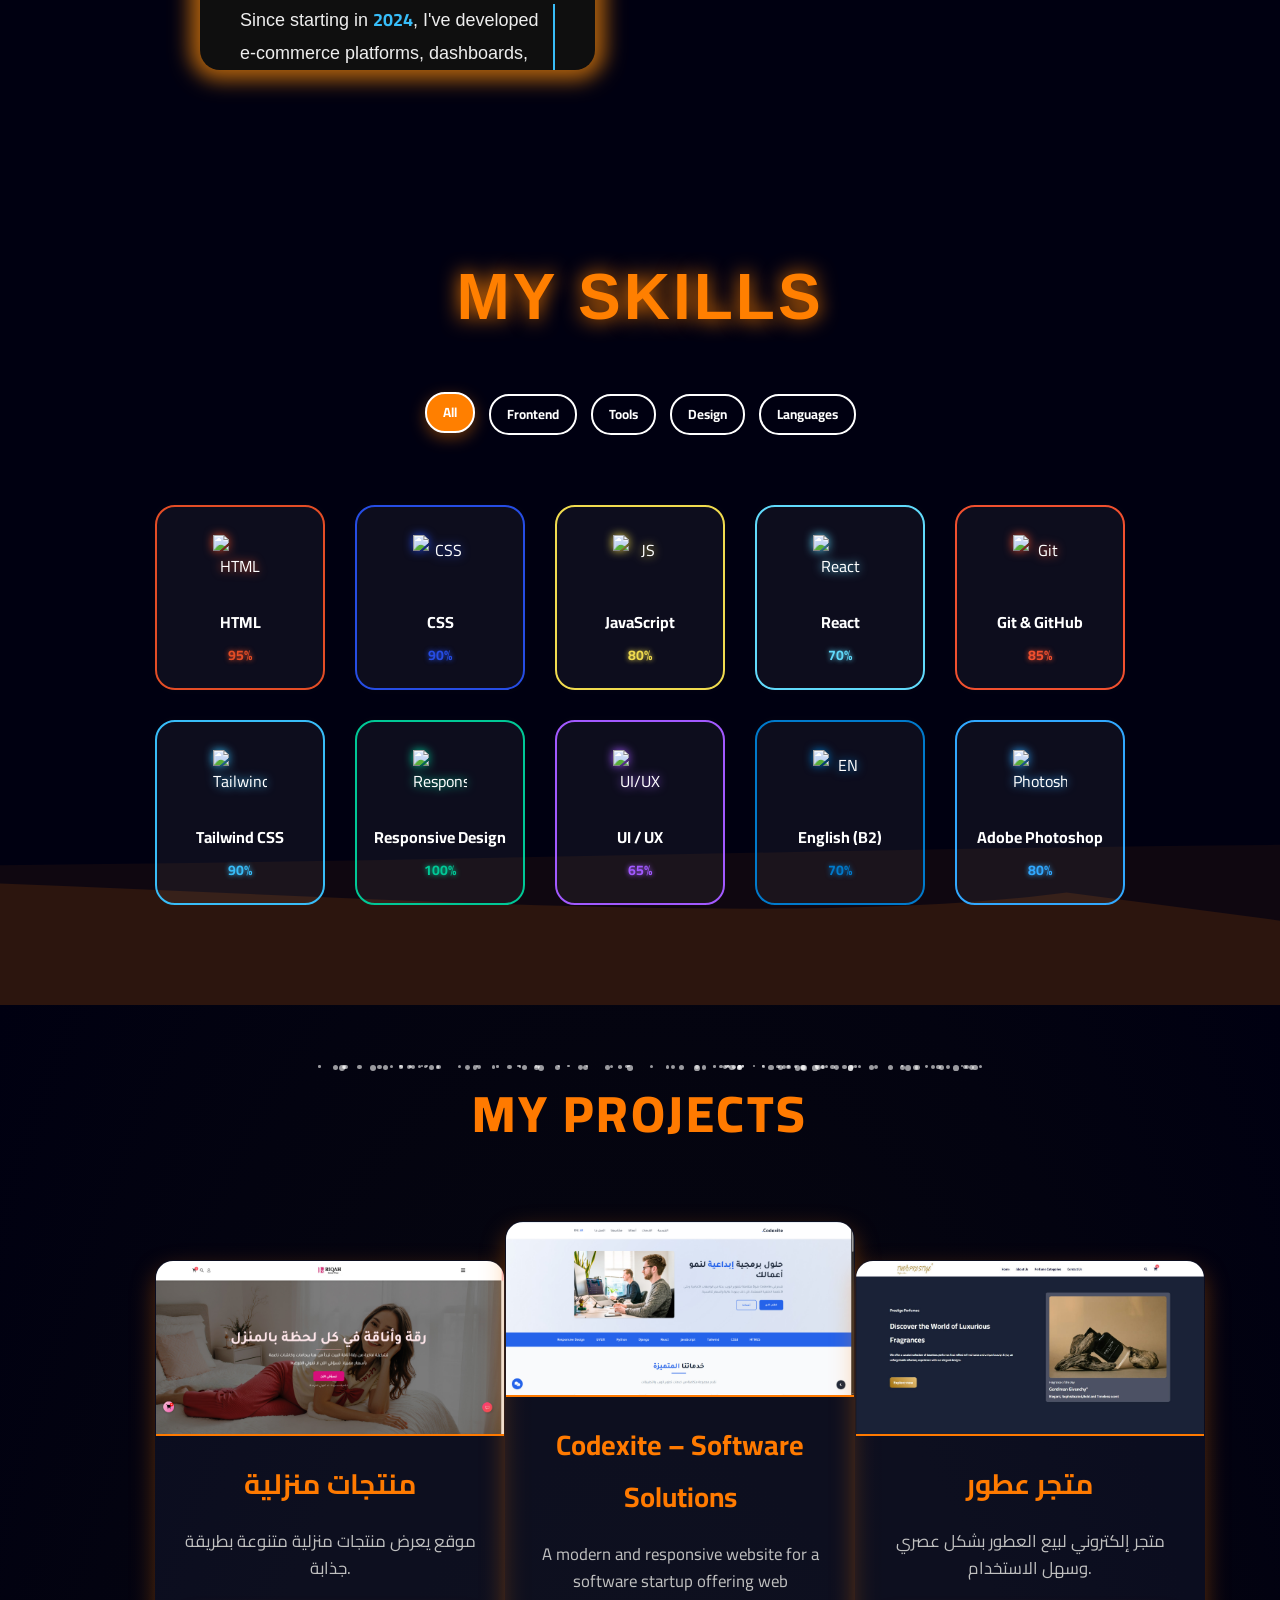
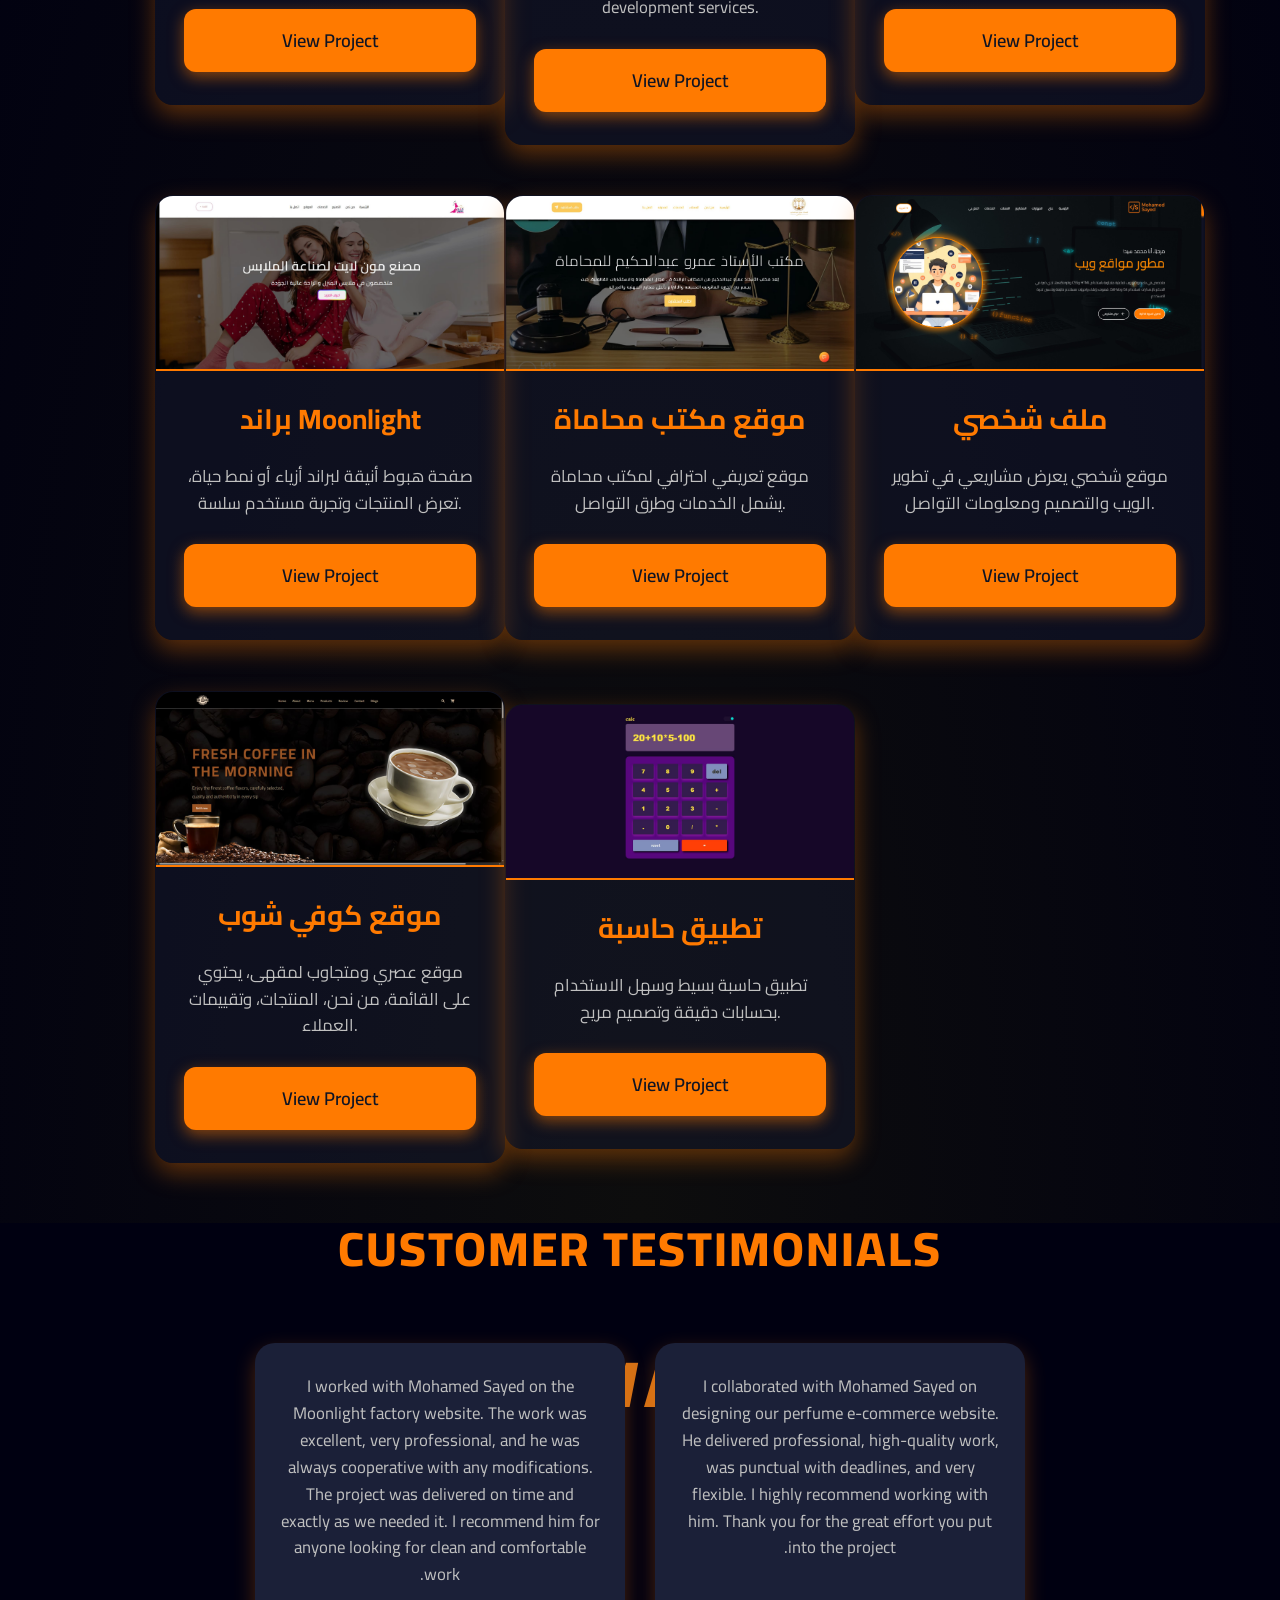
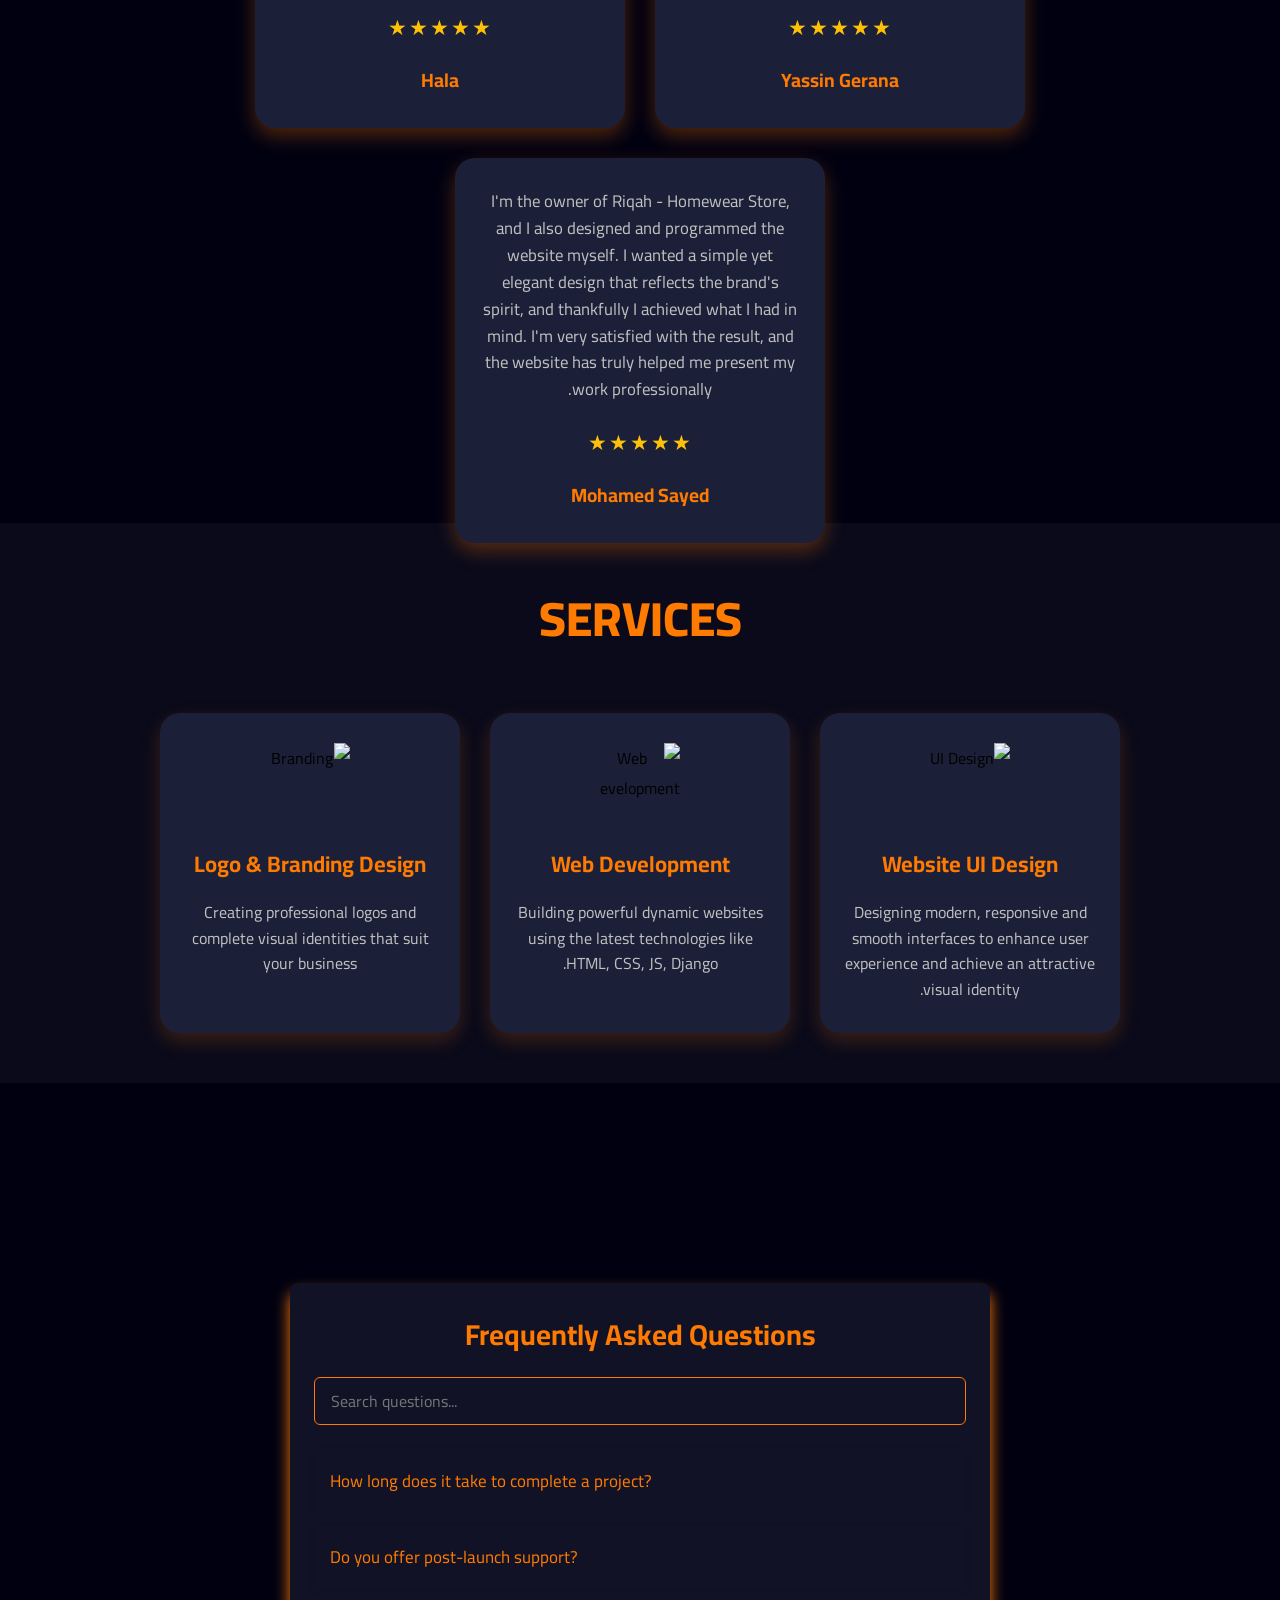
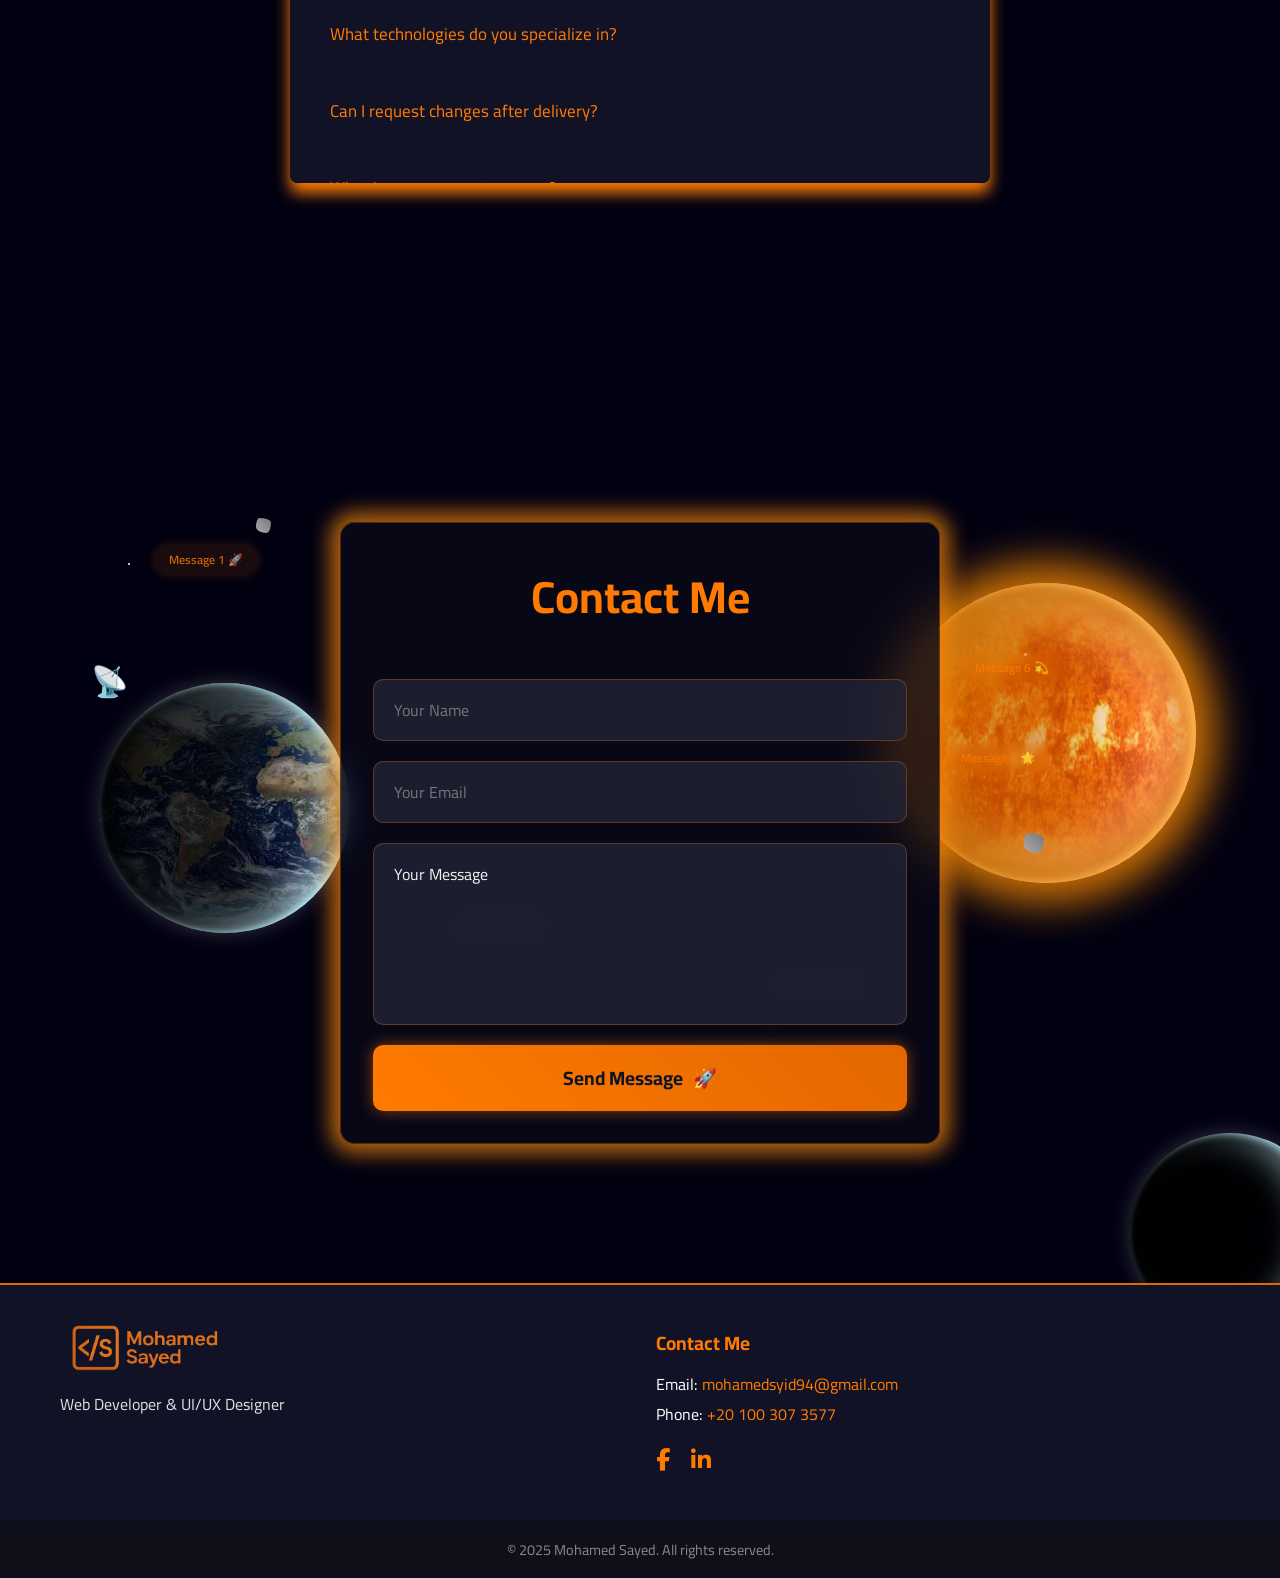
==== commit 22793dca: "edite html" ====
--- a/index.html
+++ b/index.html
@@ -442,7 +442,7 @@
   <img src="imegas/codexisit.jpg" alt="Codexite Project" />
   <div class="project-content">
     <h3 class="project-title" data-translate="project_codexite_title">
-      Codexite – Software Solutions
+      Codexite
     </h3>
     <p class="project-description" data-translate="project_codexite_desc">
       A modern and responsive website for a software startup offering web development services.
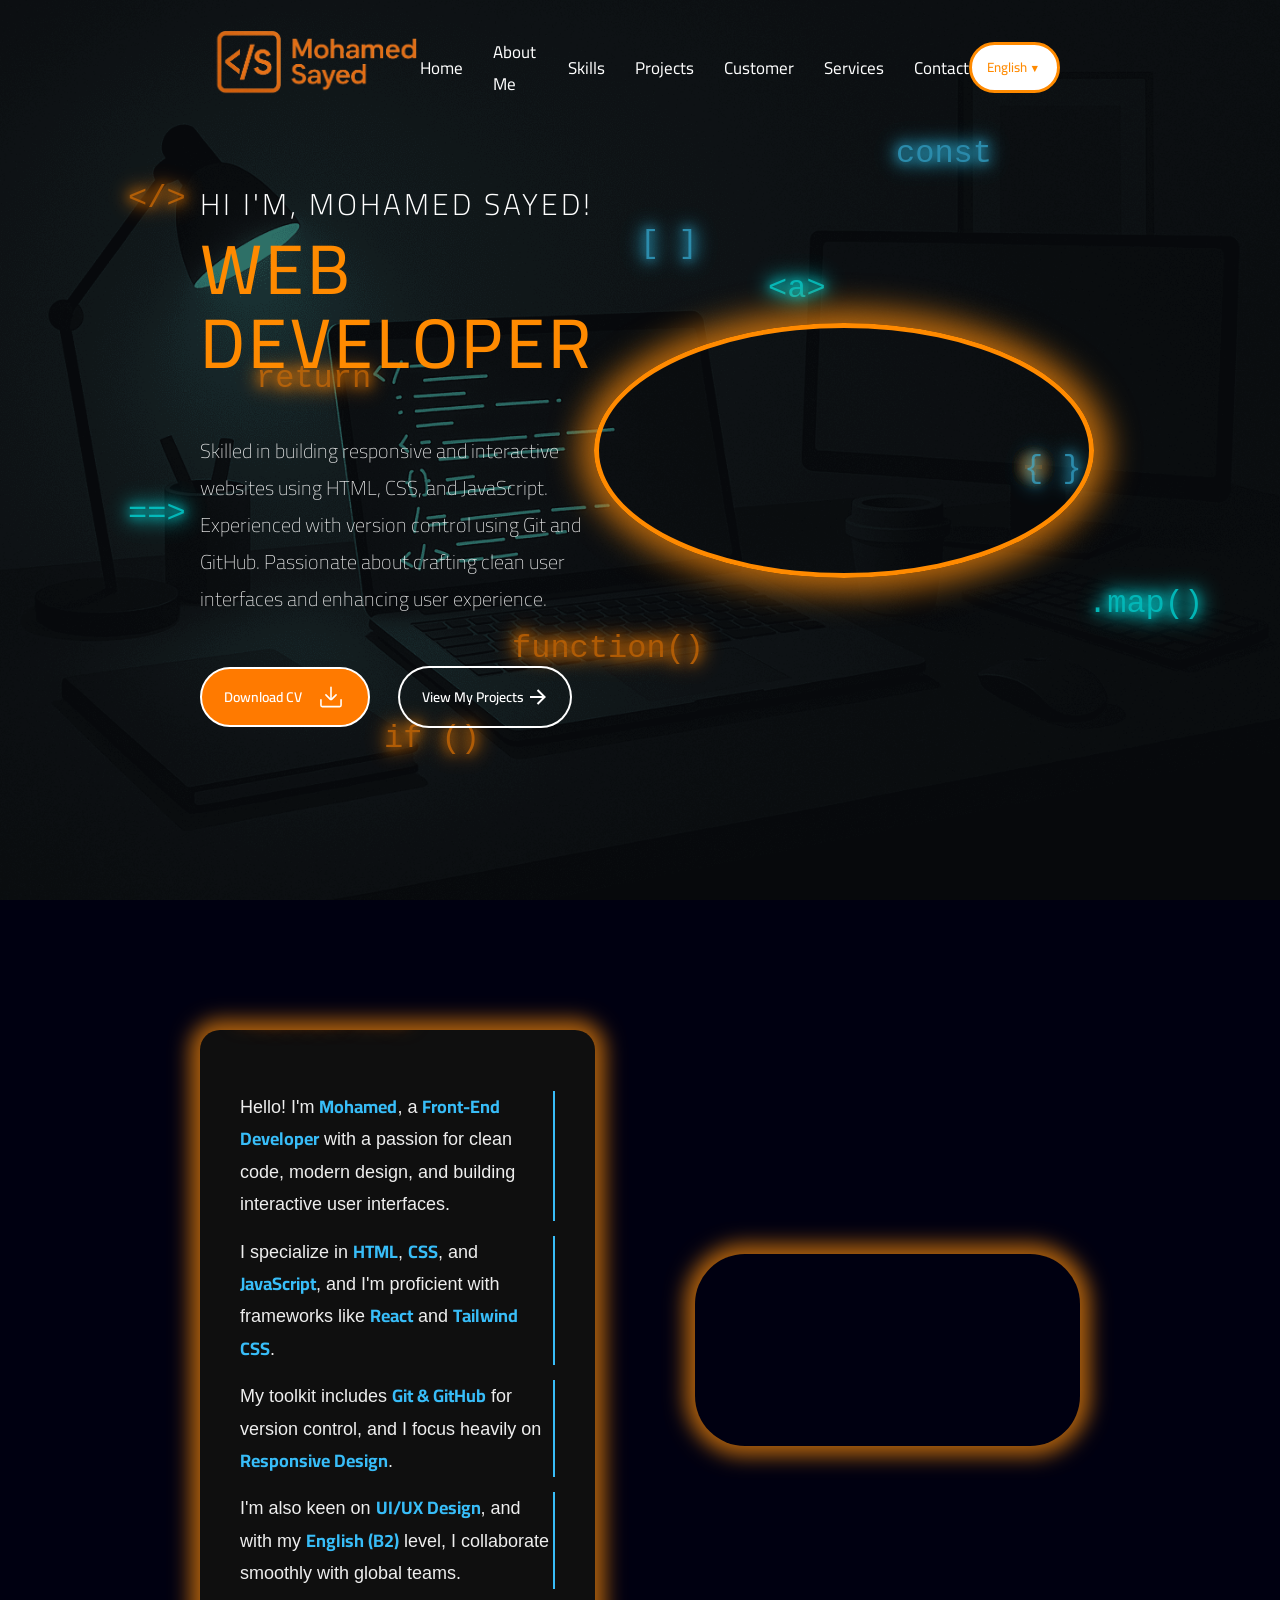
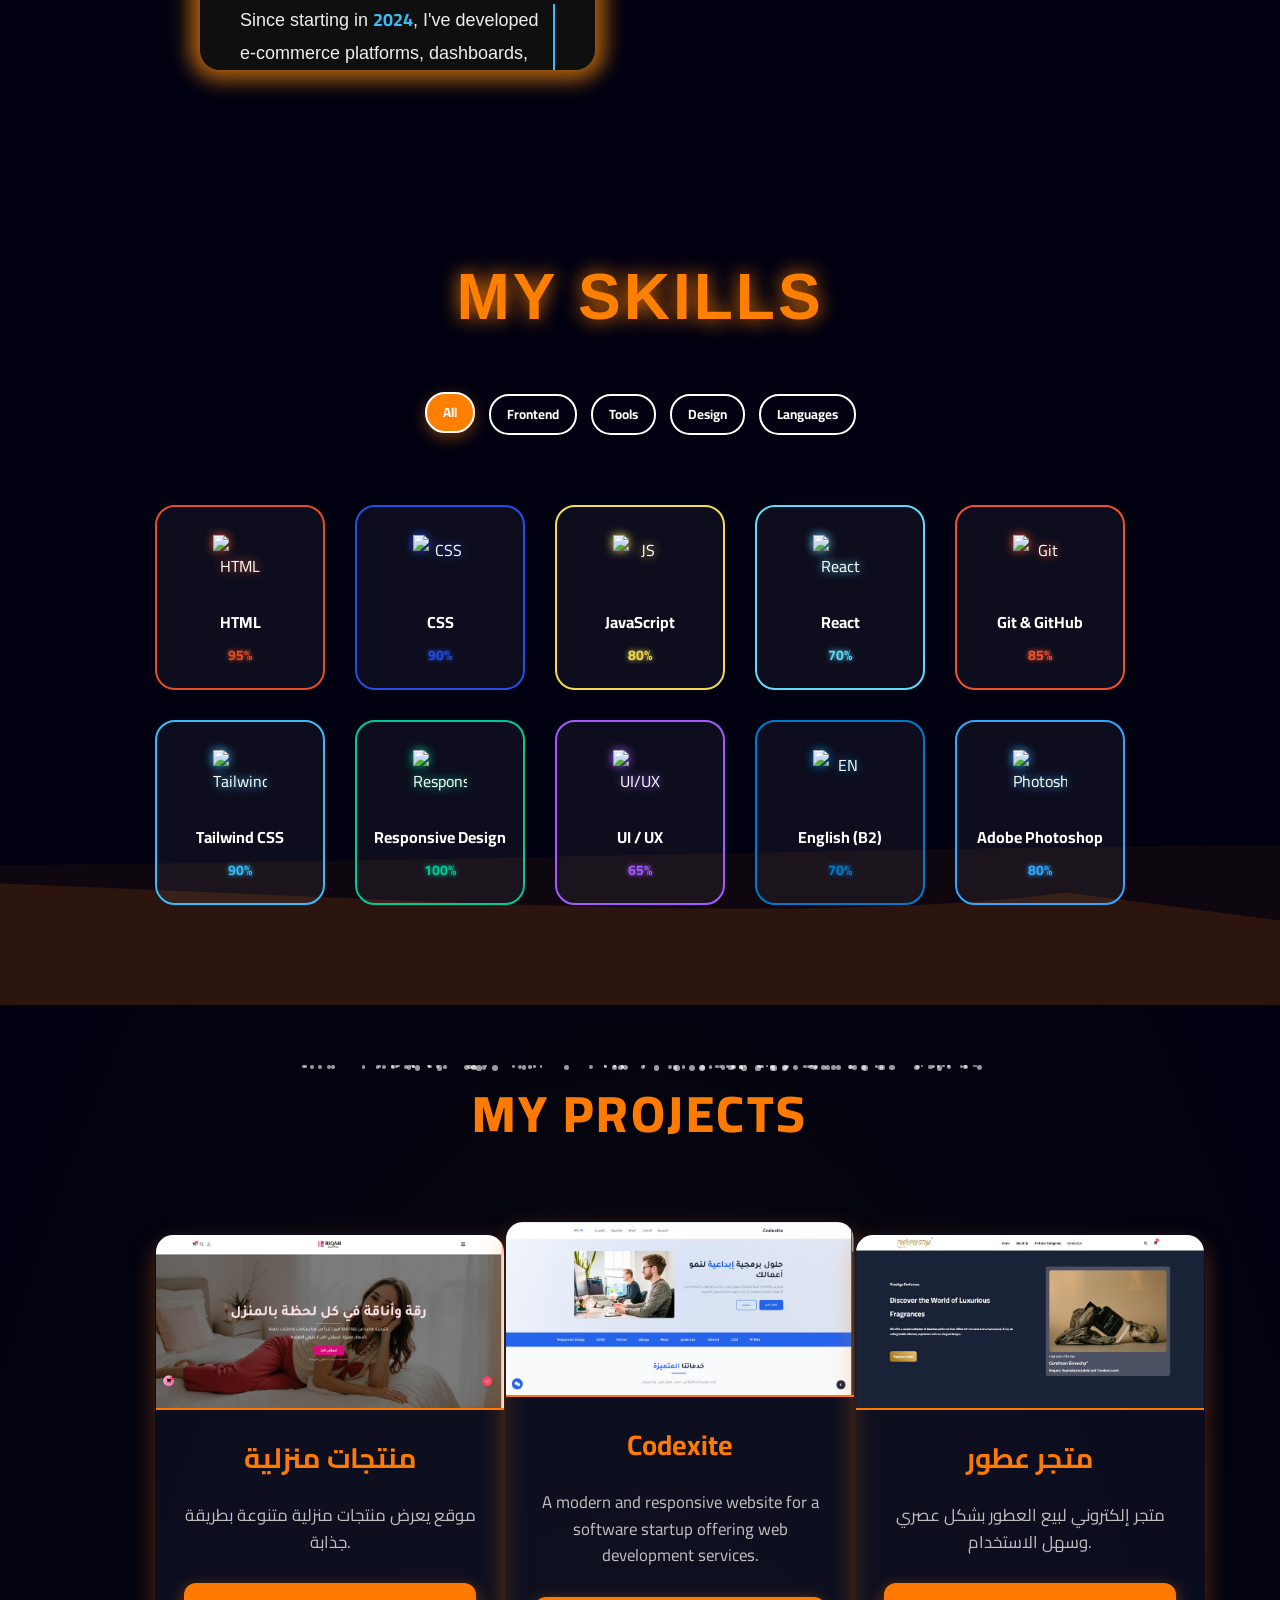
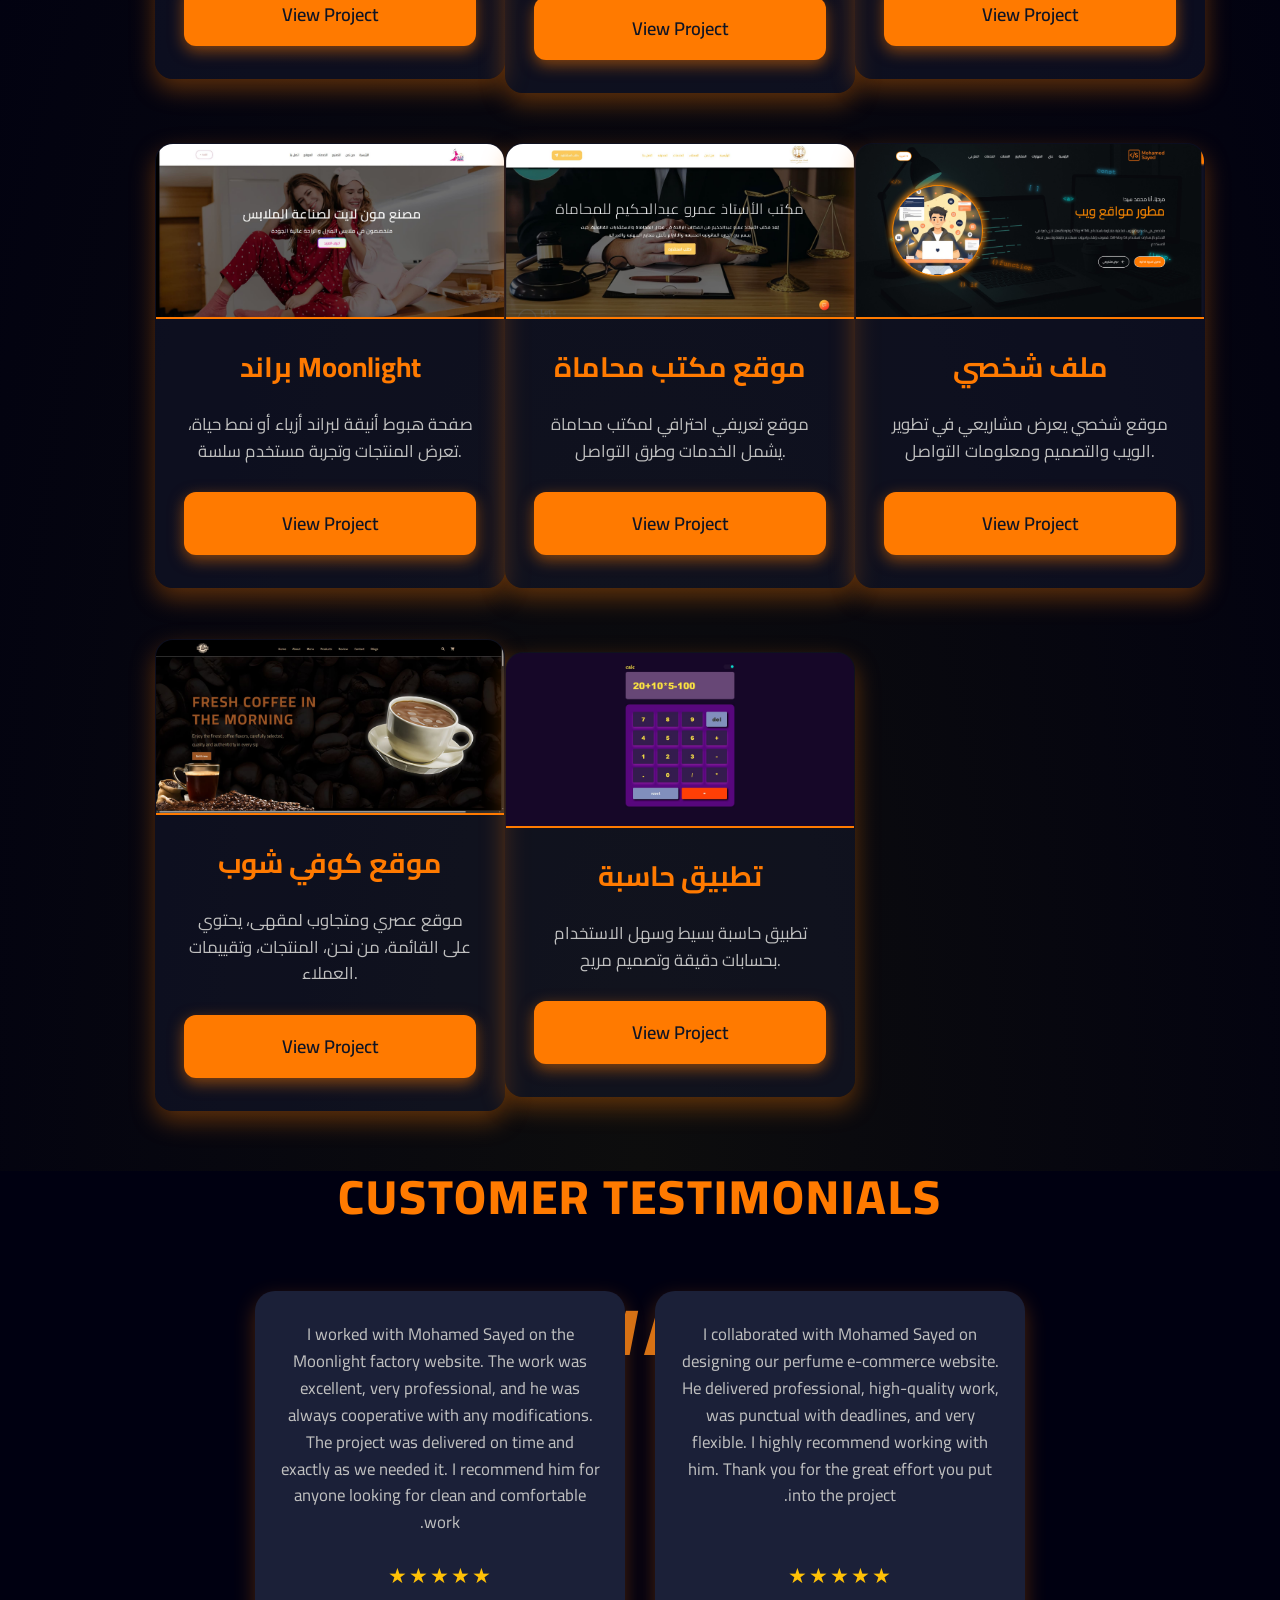
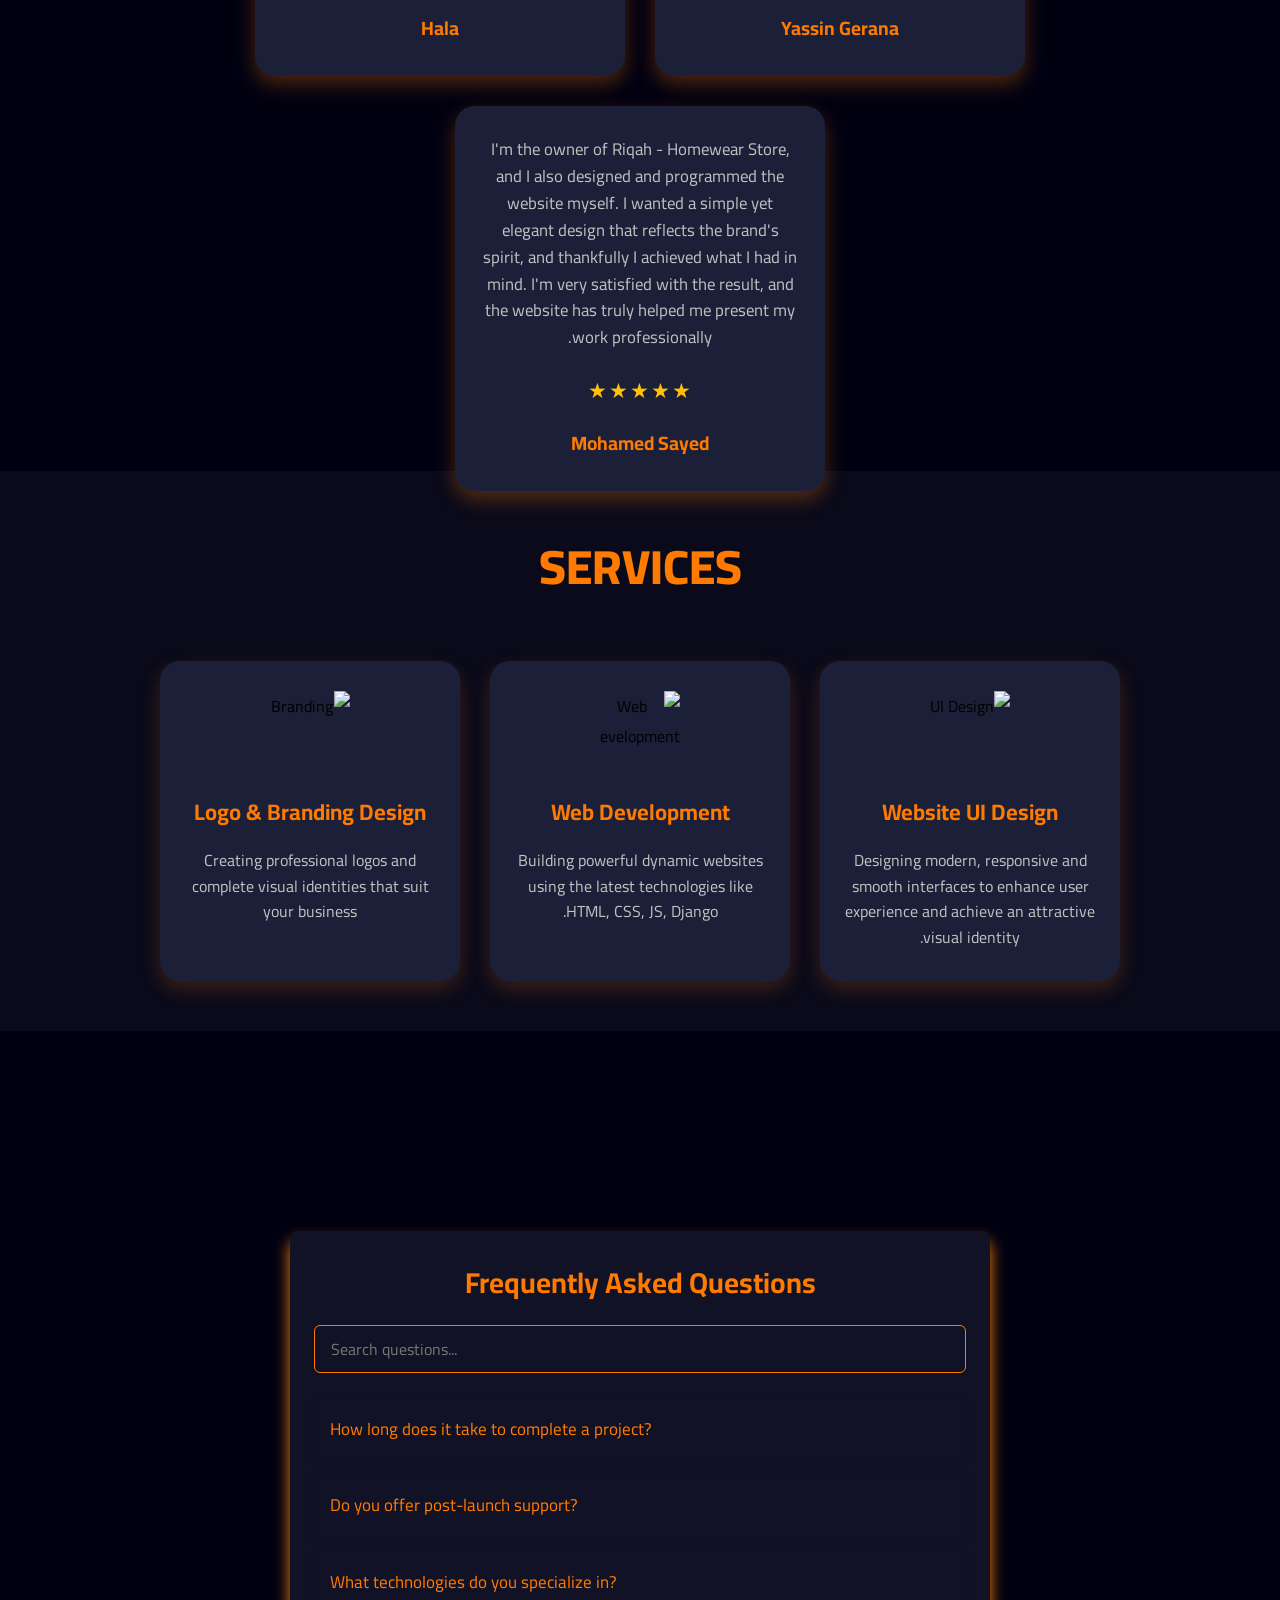
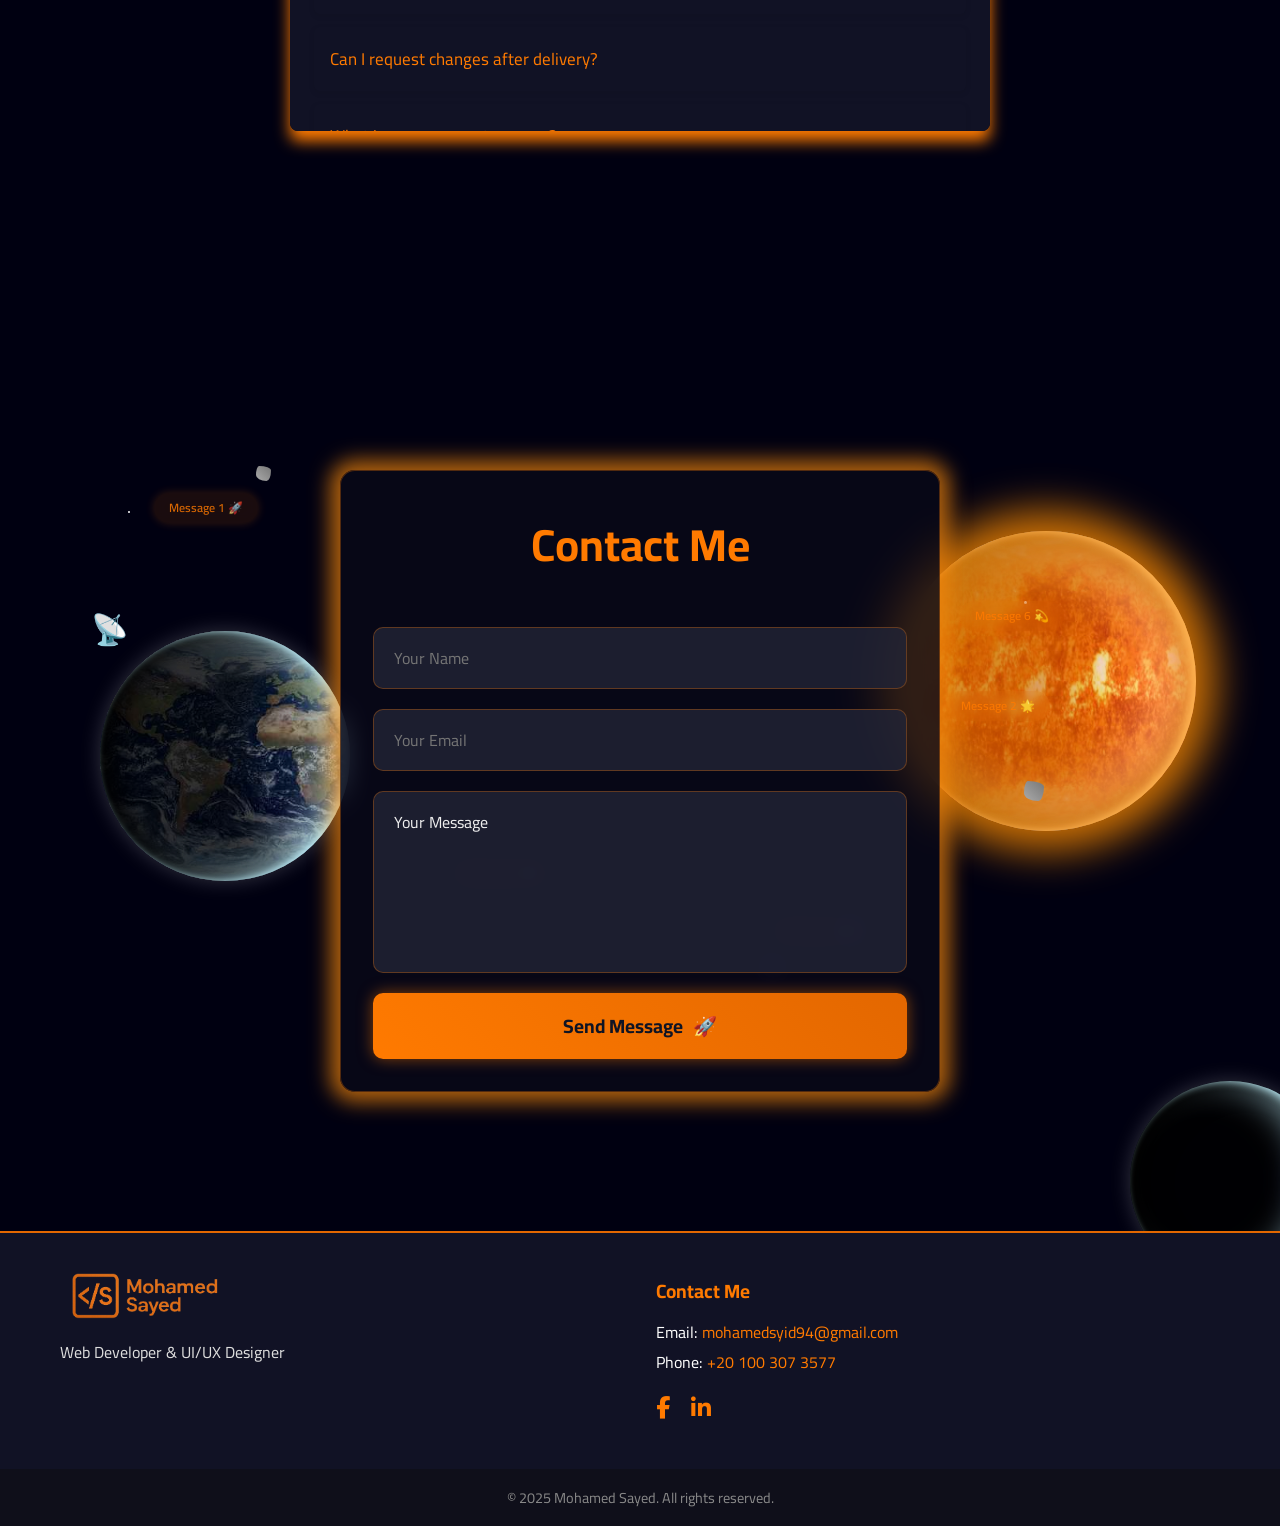
==== commit a54627aa: "update" ====
--- a/index.html
+++ b/index.html
@@ -123,7 +123,7 @@
         </p>
         <div class="btns-home">
           <a
-            href="https://drive.google.com/file/d/1N7phMYP06q4CeK63YGjUz1be8W2AAWTv/view?usp=sharing"
+            href="https://drive.google.com/file/d/1F37A88TMRjGx9JLe6QNis2dRjKwN0FPA/view?usp=drive_link"
           >
             <button class="btn-cv" type="button">
               <span class="btn-cv__text" data-translate="download_btn"
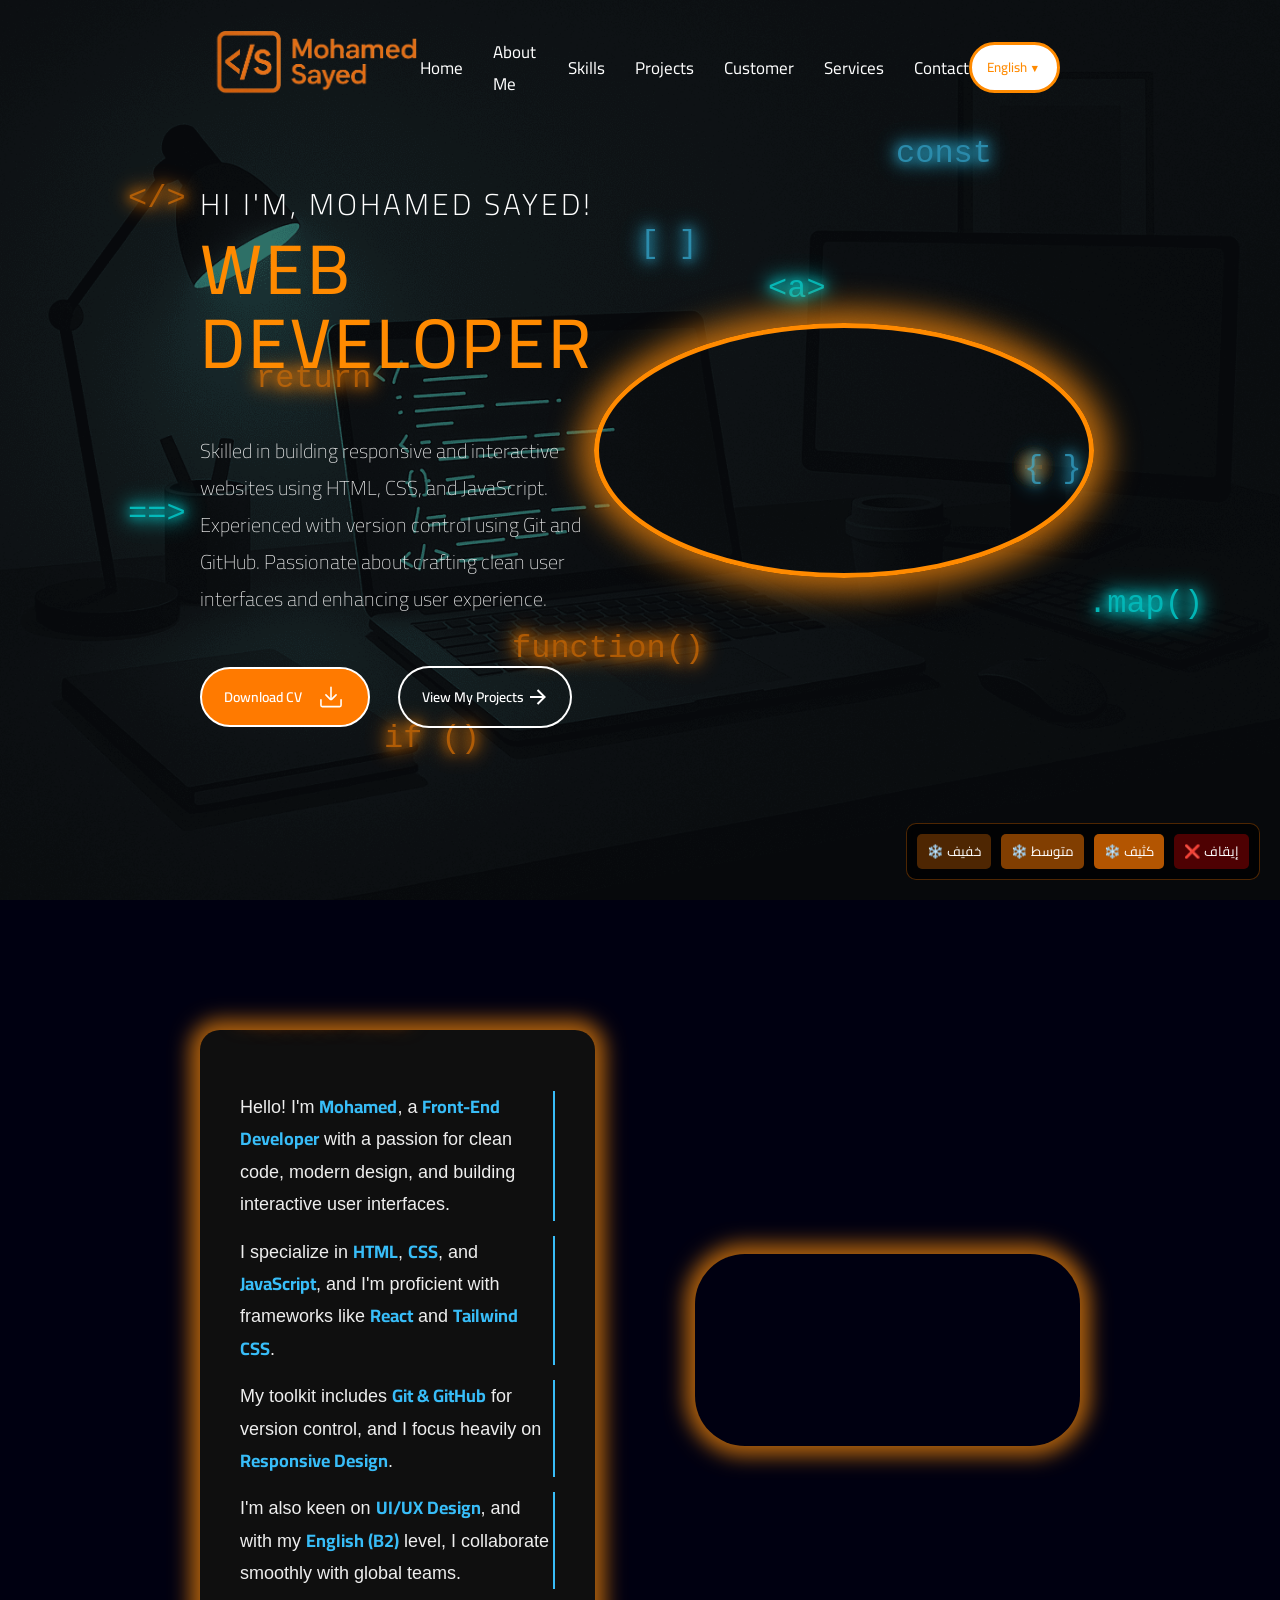
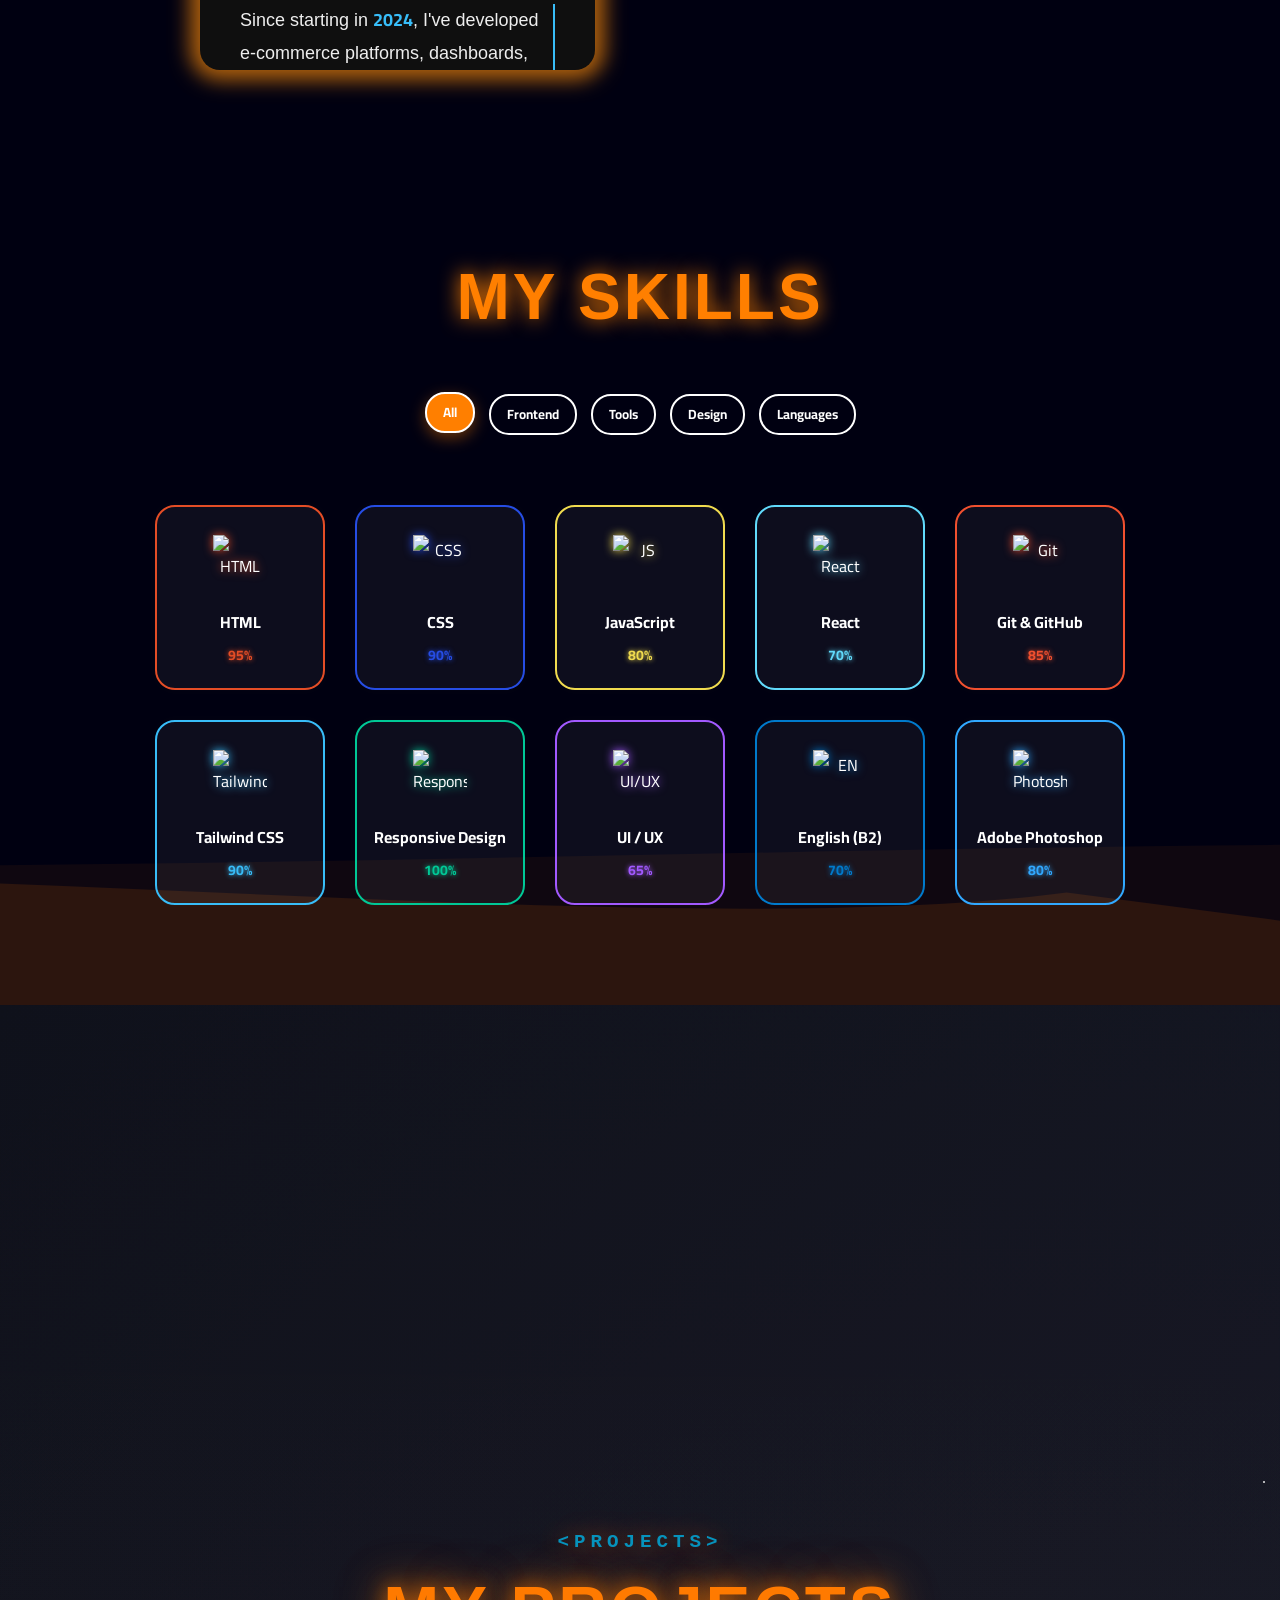
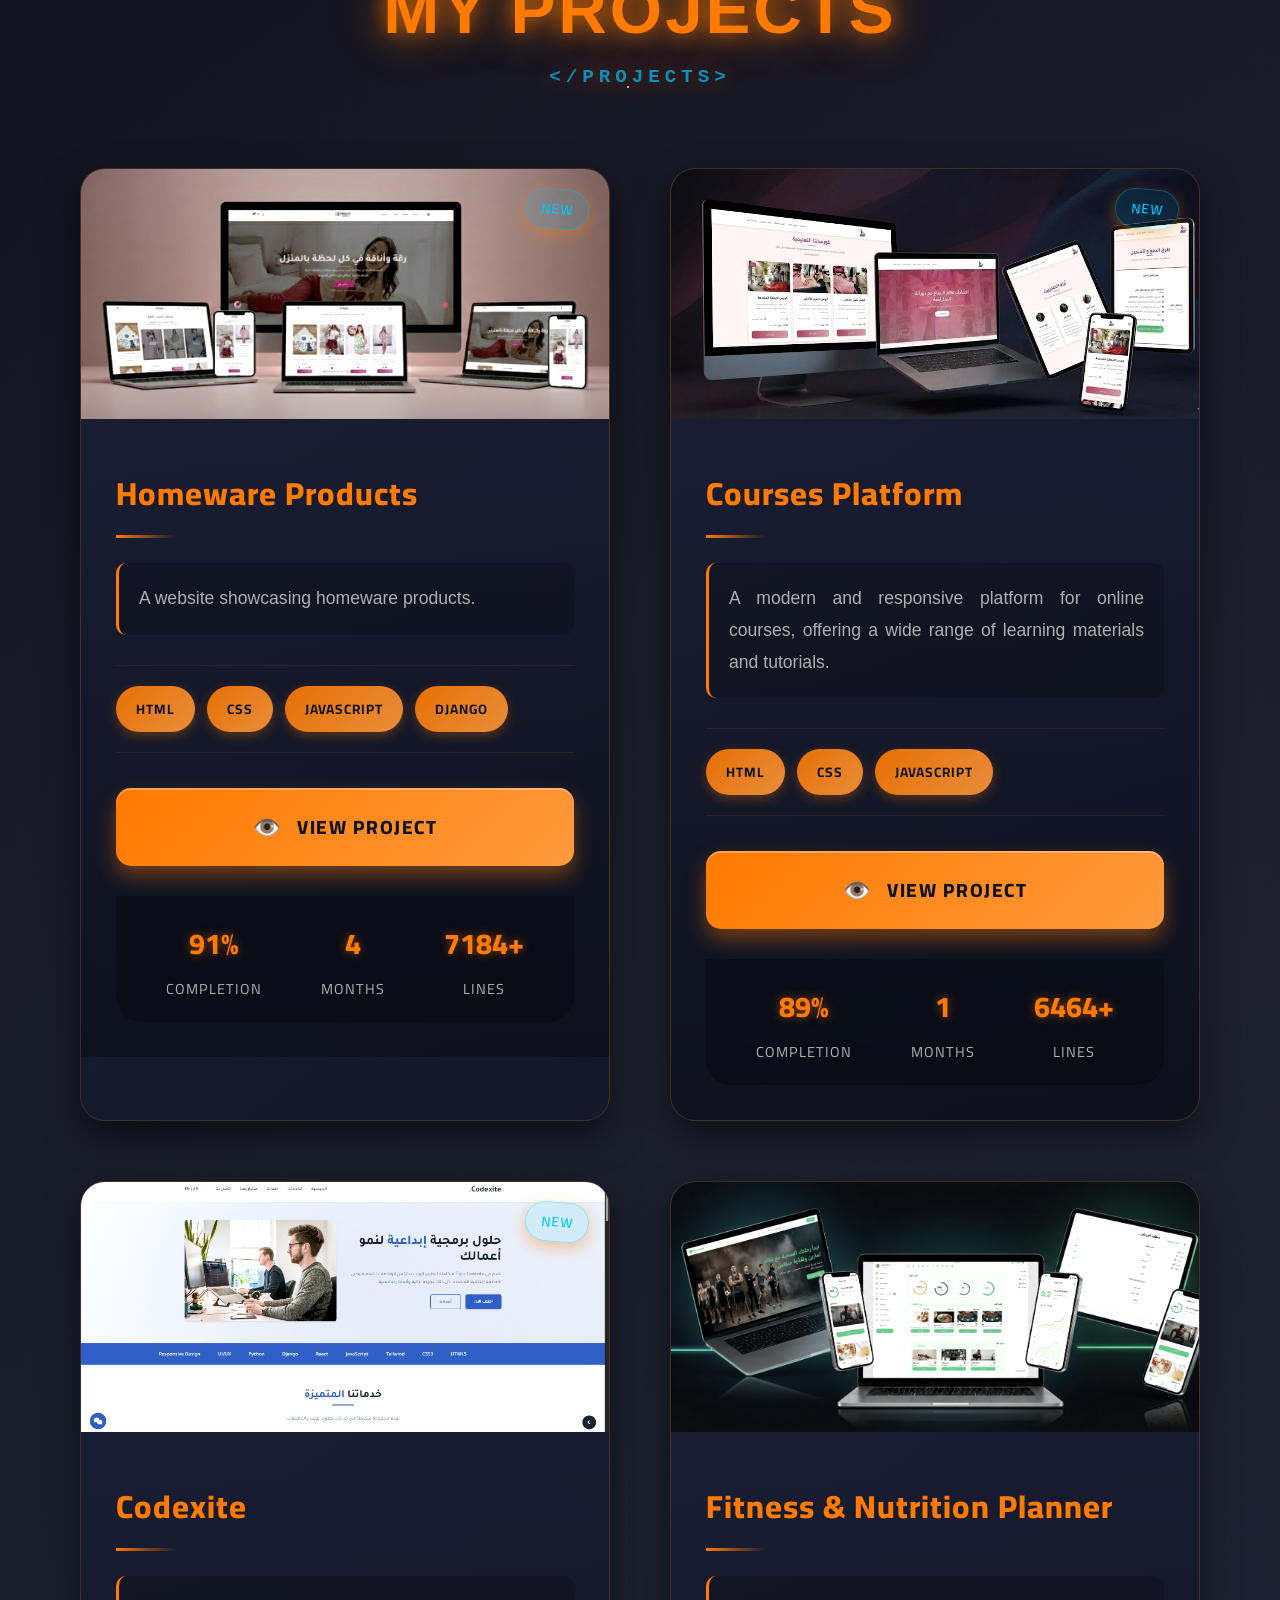
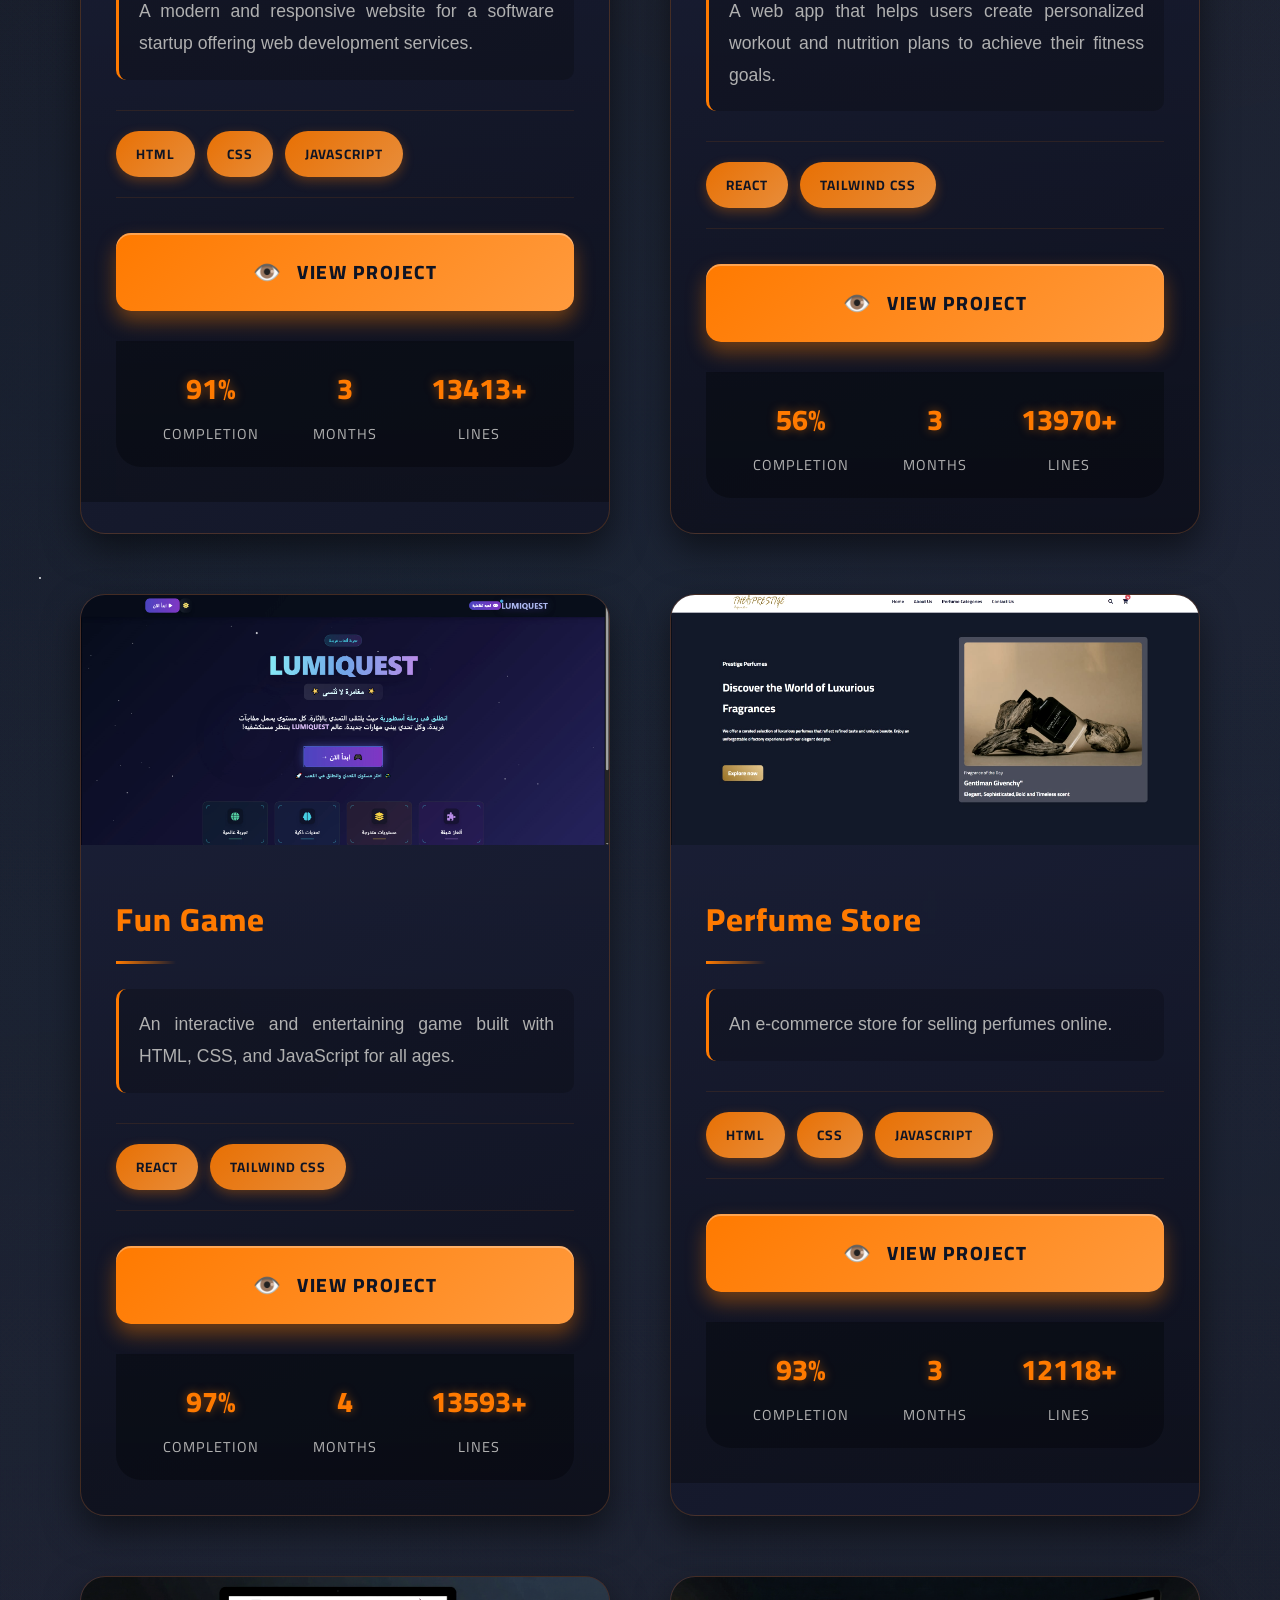
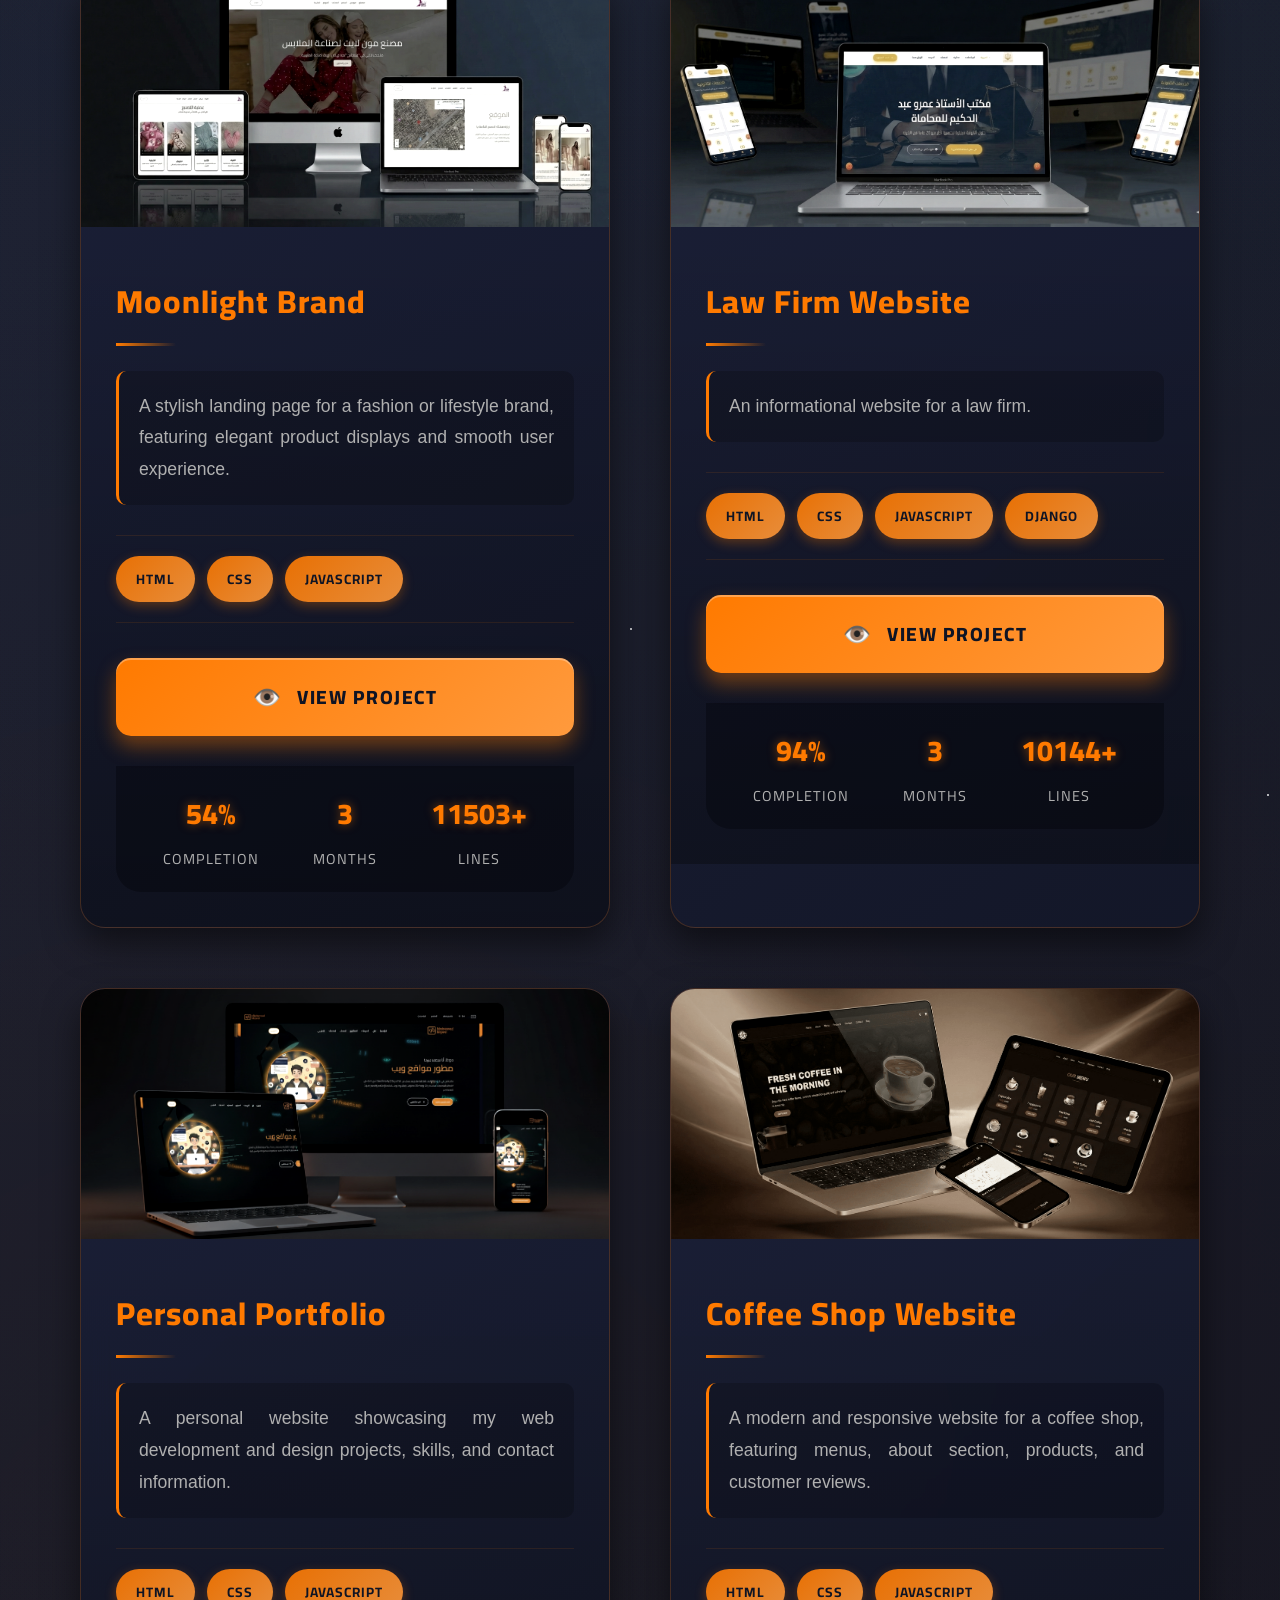
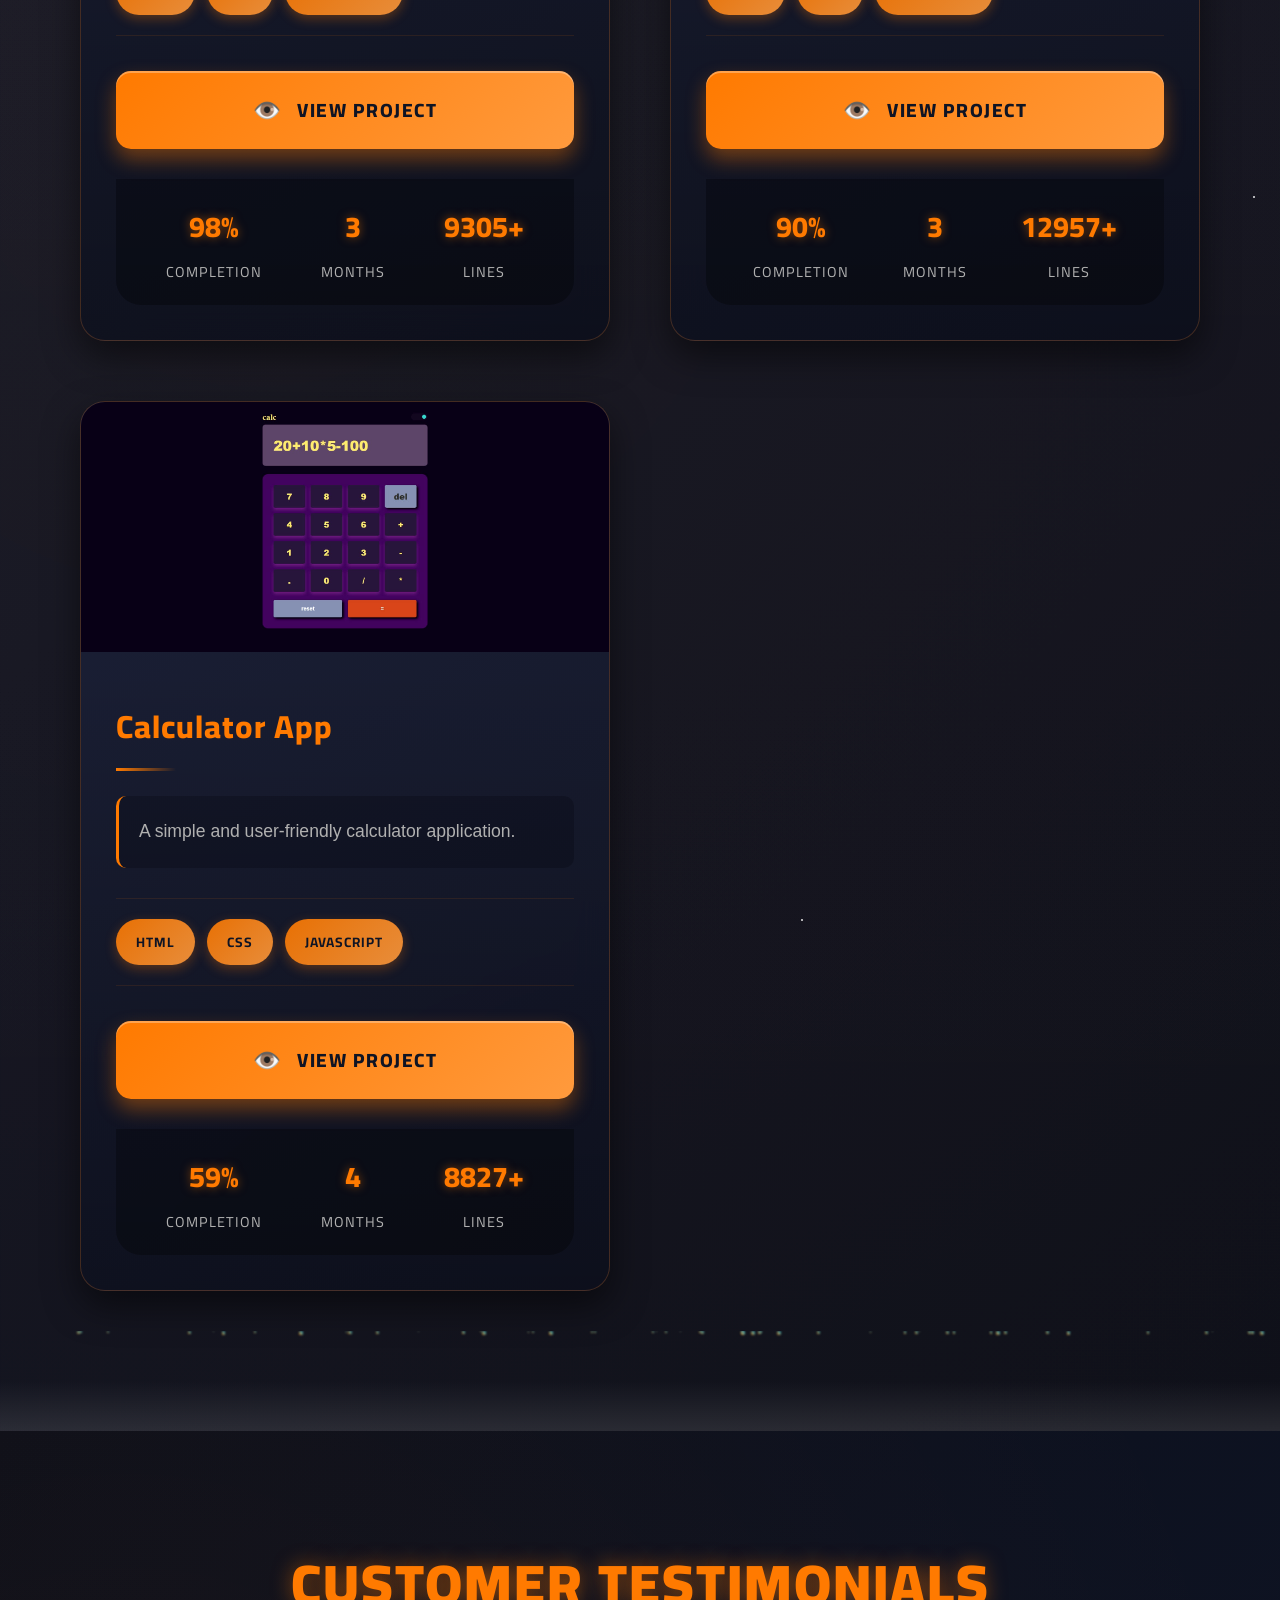
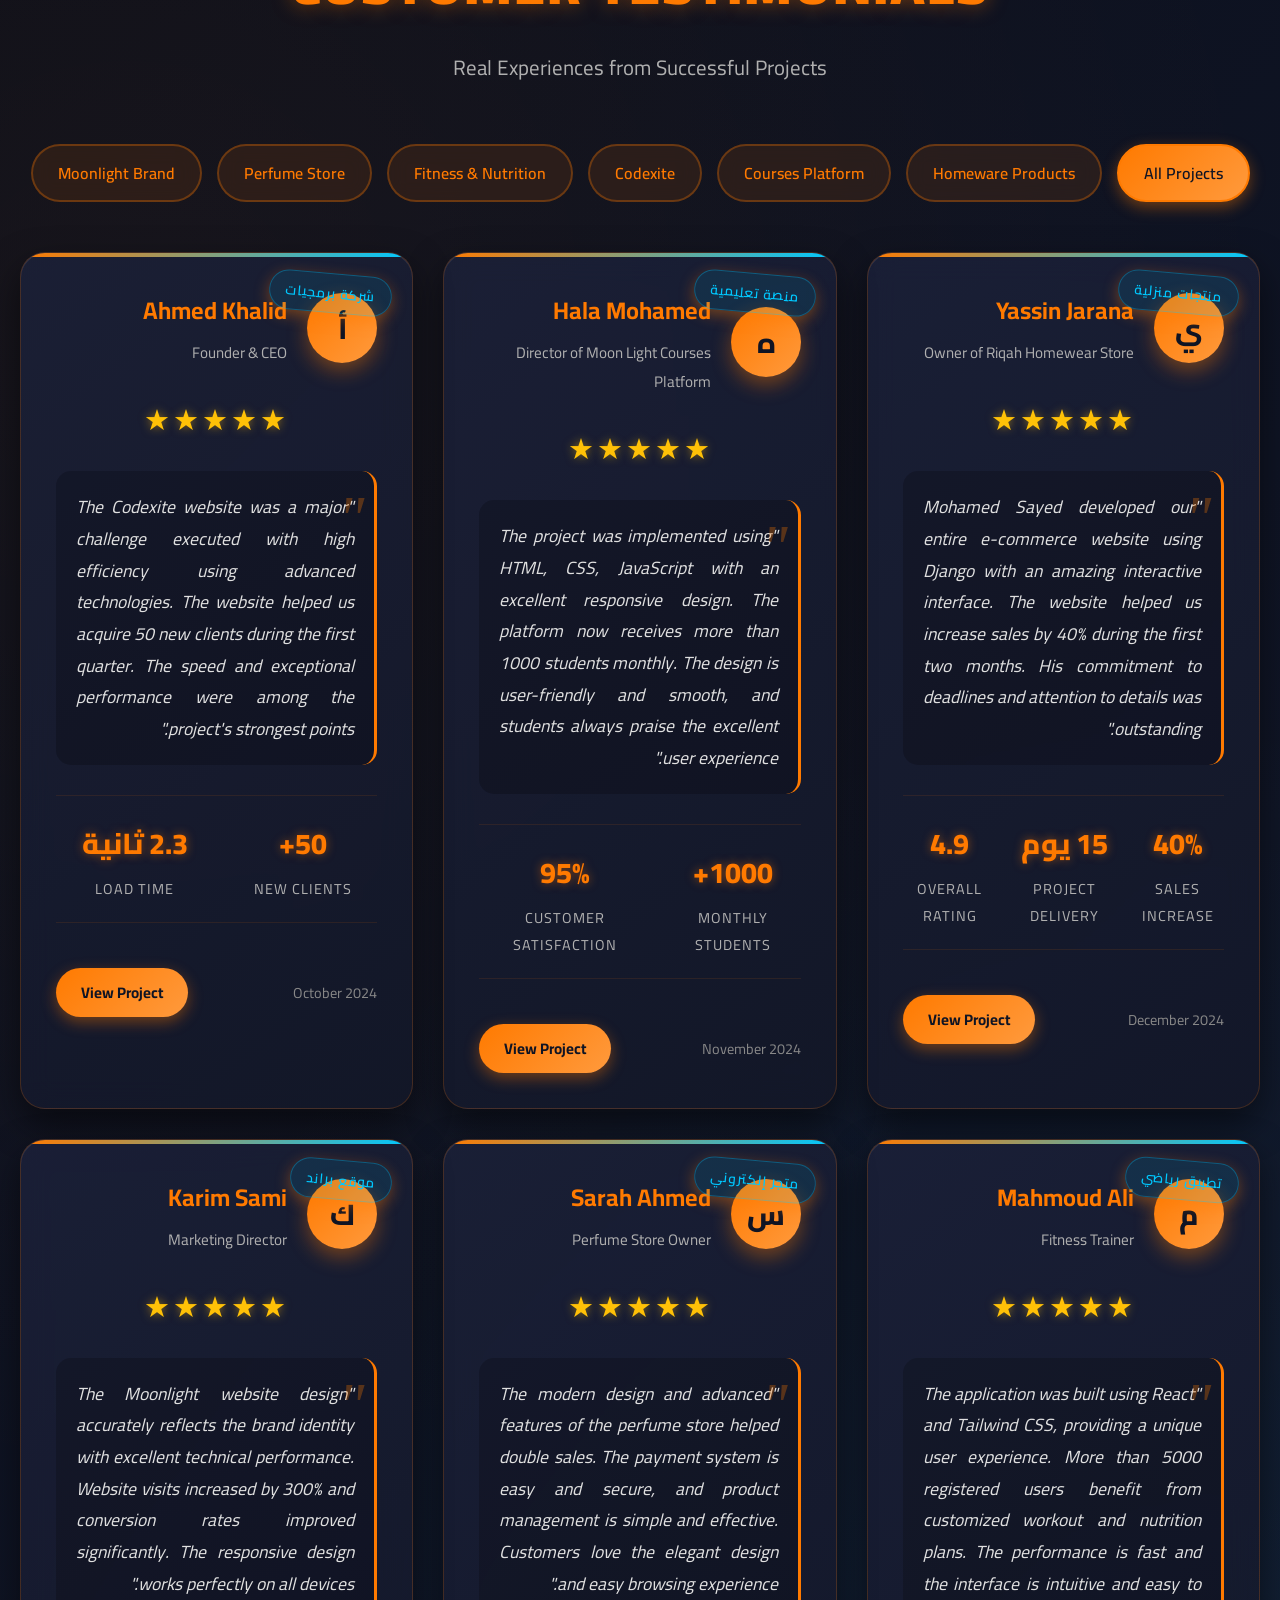
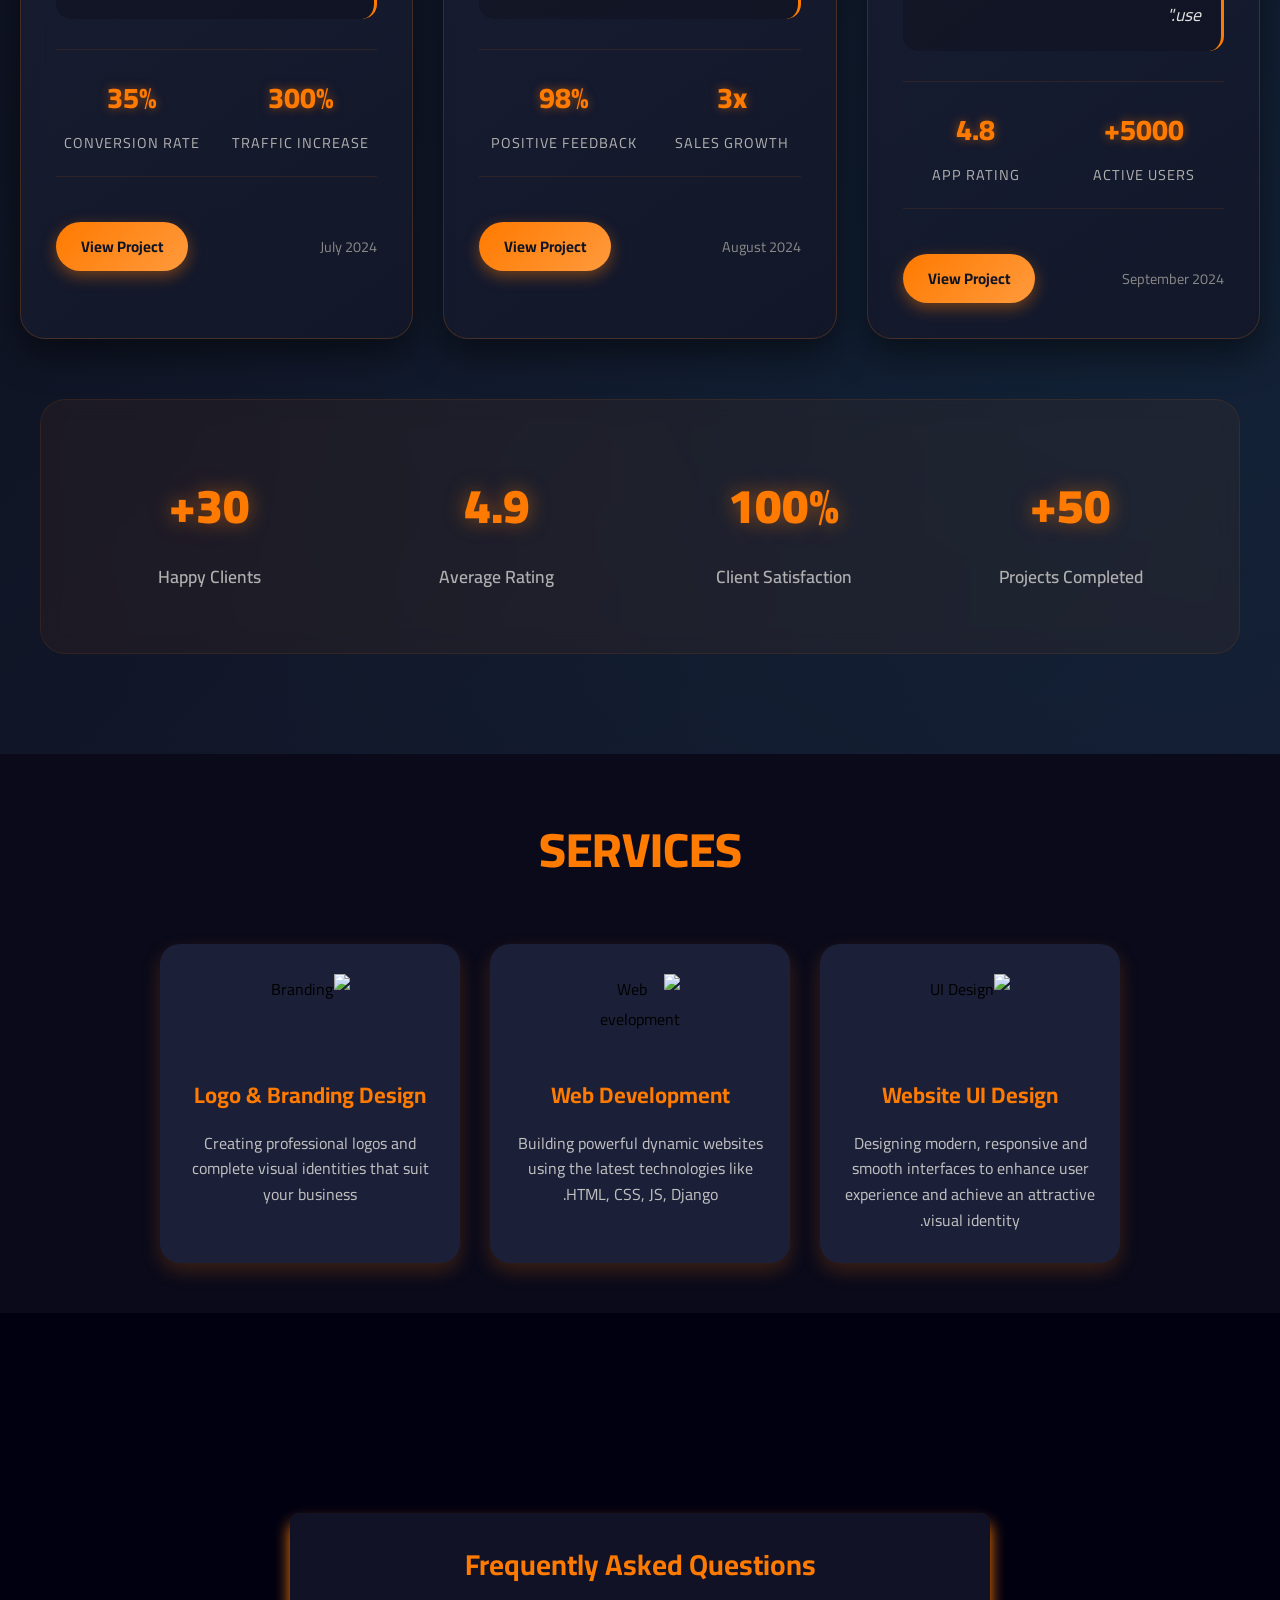
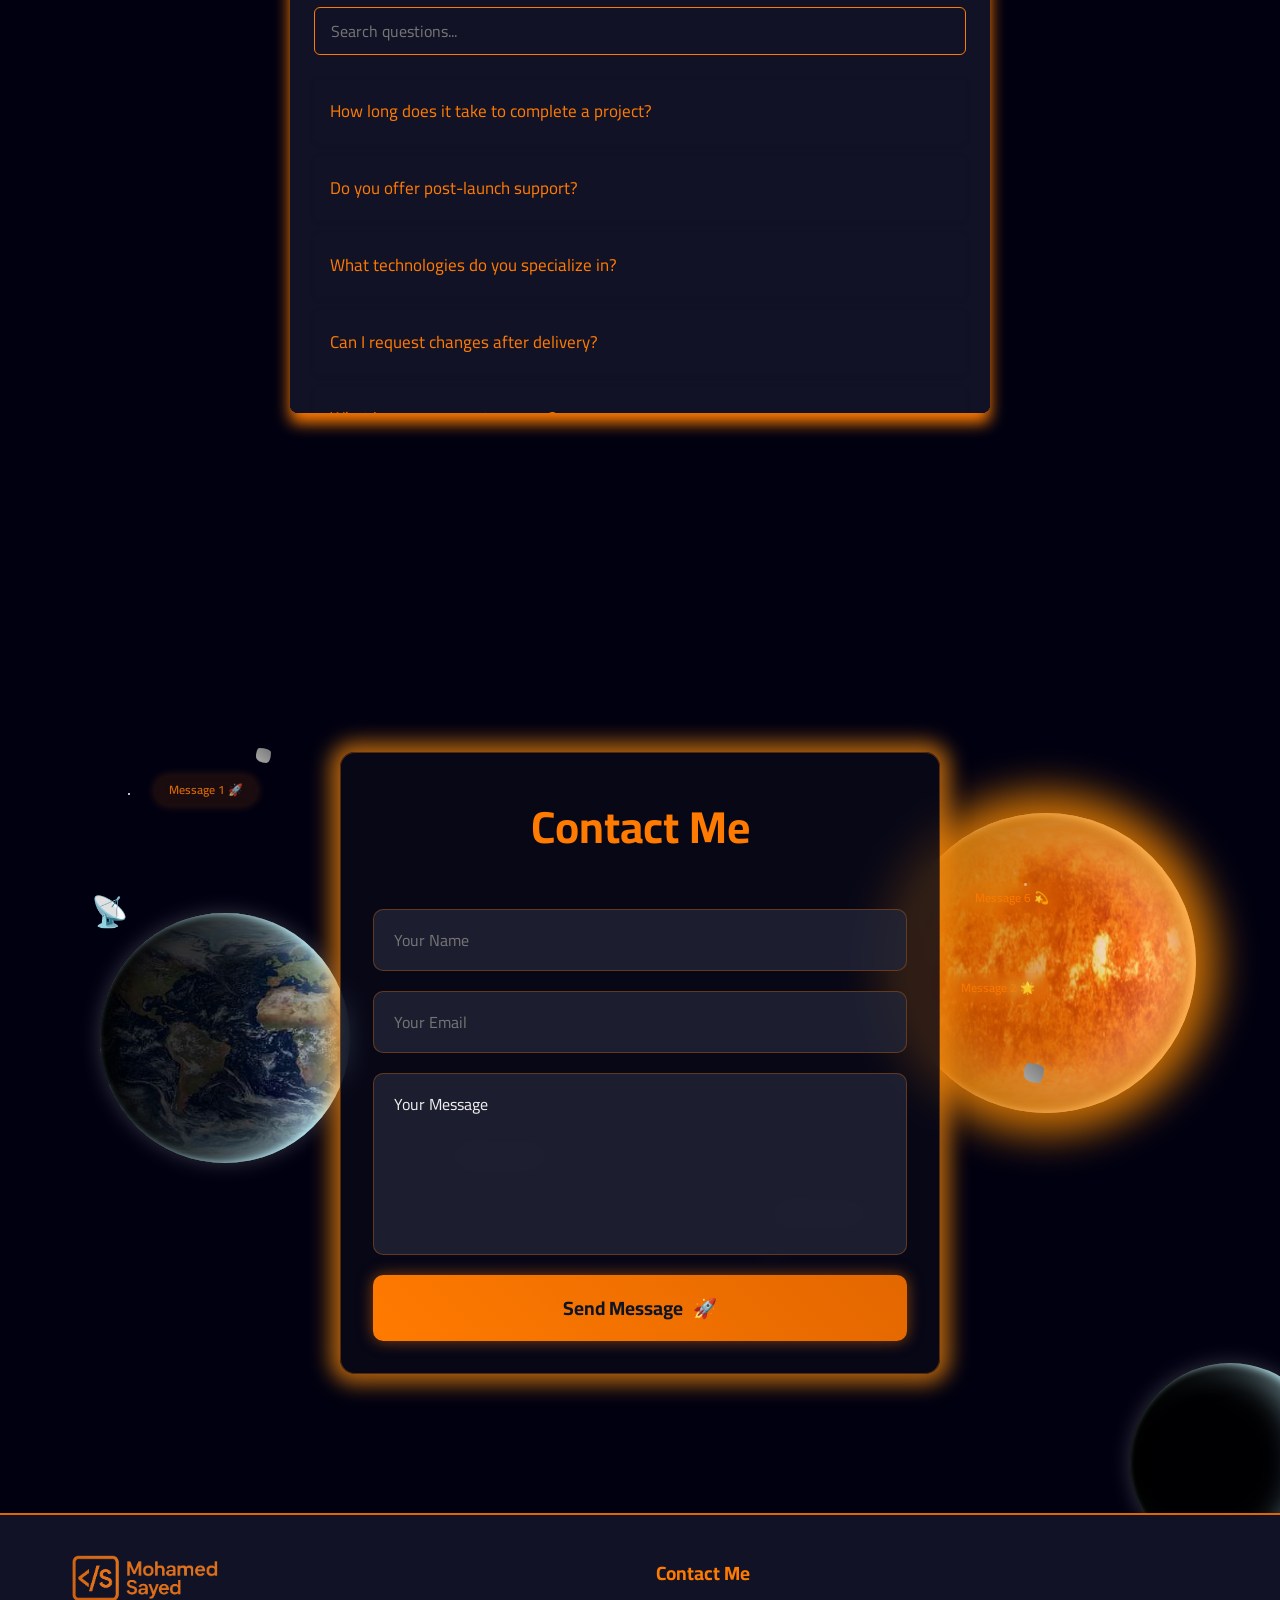
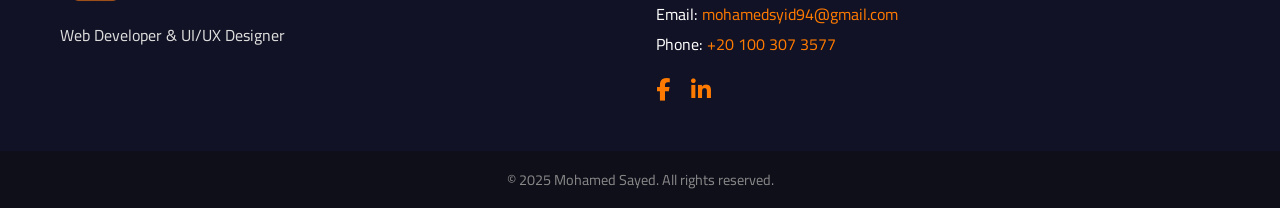
==== commit 1dce361d: "update" ====
--- a/index.html
+++ b/index.html
@@ -127,7 +127,7 @@
           >
             <button class="btn-cv" type="button">
               <span class="btn-cv__text" data-translate="download_btn"
-                >Download</span
+                >View My Cv</span
               >
               <span class="btn-cv__icon"
                 ><svg
@@ -415,209 +415,457 @@
         </div>
       </div>
     </section>
-    <section class="projects" id="projects" style="scroll-margin-top: 700px">
-      <div class="stars-bg"></div>
-      <h2 data-translate="projects_title">My Projects</h2>
-      <div class="projects-container">
-        <div class="project-card">
-          <img src="imegas/homewear.jpg" alt="Homeware Products" />
-          <div class="project-content">
-            <h3 class="project-title" data-translate="project1_title">
-              Homeware Products
-            </h3>
-            <p class="project-description" data-translate="project1_desc">
-              A website showcasing homeware products.
-            </p>
-            <a
-              href="https://riqahhomewear.shop"
-              target="_blank"
-              class="project-btn"
-              data-translate="view_project"
-              >View Project</a
-            >
-          </div>
-        </div>
-
-      <div class="project-card">
-  <img src="imegas/codexisit.jpg" alt="Codexite Project" />
-  <div class="project-content">
-    <h3 class="project-title" data-translate="project_codexite_title">
-      Codexite
-    </h3>
-    <p class="project-description" data-translate="project_codexite_desc">
-      A modern and responsive website for a software startup offering web development services.
-    </p>
-    <a
-      href="https://mohamed-sayed239.github.io/codexite/"
-      target="_blank"
-      class="project-btn"
-      data-translate="view_project"
-    >
-      View Project
-    </a>
+  <section class="projects" id="projects" style="scroll-margin-top: 700px">
+    <!-- تأثير الثلج المتساقط -->
+<div class="snowfall" id="snowfall"></div>
+<div class="wind-effect"></div>
+<div class="snow-accumulation"></div>
+
+  <div class="stars-bg"></div>
+  <h2 data-translate="projects_title">My Projects</h2>
+  <div class="projects-container">
+    
+    <!-- مشروع 1: Homeware Products -->
+    <div class="project-card">
+      <img src="imegas/homewear.png" alt="Homeware Products" />
+      <div class="project-content">
+        <h3 class="project-title" data-translate="project1_title">Homeware Products</h3>
+        <p class="project-description" data-translate="project1_desc">A website showcasing homeware products.</p>
+        <div class="project-technologies">
+          <span class="tech-tag">HTML</span>
+          <span class="tech-tag">CSS</span>
+          <span class="tech-tag">JavaScript</span>
+          <span class="tech-tag">Django</span>
+        </div>
+        <a href="https://riqahhomewear.shop" target="_blank" class="project-btn" data-translate="view_project">View Project</a>
+      </div>
+    </div>
+
+    <!-- مشروع 2: Courses Platform -->
+    <div class="project-card">
+      <img src="imegas/courses_moon light.jpg" alt="Courses Platform Project" />
+      <div class="project-content">
+        <h3 class="project-title" data-translate="project_courses_title">Courses Platform</h3>
+        <p class="project-description" data-translate="project_courses_desc">A modern and responsive platform for online courses, offering a wide range of learning materials and tutorials.</p>
+        <div class="project-technologies">
+          <span class="tech-tag">HTML</span>
+          <span class="tech-tag">CSS</span>
+          <span class="tech-tag">JavaScript</span>
+        </div>
+        <a href="https://mohamed-sayed239.github.io/moon_light/courses/main.html" target="_blank" class="project-btn" data-translate="view_project">View Project</a>
+      </div>
+    </div>
+
+    <!-- مشروع 3: Codexite -->
+    <div class="project-card">
+      <img src="imegas/codexisit.jpg" alt="Codexite Project" />
+      <div class="project-content">
+        <h3 class="project-title" data-translate="project_codexite_title">Codexite</h3>
+        <p class="project-description" data-translate="project_codexite_desc">A modern and responsive website for a software startup offering web development services.</p>
+        <div class="project-technologies">
+          <span class="tech-tag">HTML</span>
+          <span class="tech-tag">CSS</span>
+          <span class="tech-tag">JavaScript</span>
+        </div>
+        <a href="https://mohamed-sayed239.github.io/codexite/" target="_blank" class="project-btn" data-translate="view_project">View Project</a>
+      </div>
+    </div>
+
+    <!-- مشروع 4: Fitness & Nutrition Planner -->
+    <div class="project-card">
+      <img src="imegas/fitzone.png" alt="Fitness & Nutrition App" />
+      <div class="project-content">
+        <h3 class="project-title" data-translate="project_fitness_title">Fitness & Nutrition Planner</h3>
+        <p class="project-description" data-translate="project_fitness_desc">A web app that helps users create personalized workout and nutrition plans to achieve their fitness goals.</p>
+        <div class="project-technologies">
+          <span class="tech-tag">React</span>
+          <span class="tech-tag">Tailwind CSS</span>
+        </div>
+        <a href="https://mohamed-sayed239.github.io/fitness-nutrition/" target="_blank" class="project-btn" data-translate="view_project">View Project</a>
+      </div>
+    </div>
+
+    <!-- مشروع 5: Fun Game -->
+    <div class="project-card">
+      <img src="imegas/game.jpg" alt="Fun Game" />
+      <div class="project-content">
+        <h3 class="project-title" data-translate="project_game_title">Fun Game</h3>
+        <p class="project-description" data-translate="project_game_desc">An interactive and entertaining game built with HTML, CSS, and JavaScript for all ages.</p>
+        <div class="project-technologies">
+          <span class="tech-tag">React</span>
+          <span class="tech-tag">Tailwind CSS</span>
+        </div>
+        <a href="https://mohamed-sayed239.github.io/lumiquest-game/#/" target="_blank" class="project-btn" data-translate="view_project">View Project</a>
+      </div>
+    </div>
+
+    <!-- مشروع 6: Perfume Store -->
+    <div class="project-card">
+      <img src="imegas/perfiom.jpg" alt="Perfume Store" />
+      <div class="project-content">
+        <h3 class="project-title" data-translate="project2_title">Perfume Store</h3>
+        <p class="project-description" data-translate="project2_desc">An e-commerce store for selling perfumes online.</p>
+        <div class="project-technologies">
+          <span class="tech-tag">HTML</span>
+          <span class="tech-tag">CSS</span>
+          <span class="tech-tag">JavaScript</span>
+        </div>
+        <a href="https://mohamed-sayed239.github.io/Perfume-Store/" target="_blank" class="project-btn" data-translate="view_project">View Project</a>
+      </div>
+    </div>
+
+    <!-- مشروع 7: Moonlight Brand -->
+    <div class="project-card">
+      <img src="imegas/moonlight.png" alt="Moonlight Brand Website" />
+      <div class="project-content">
+        <h3 class="project-title" data-translate="project3_title">Moonlight Brand</h3>
+        <p class="project-description" data-translate="project3_desc">A stylish landing page for a fashion or lifestyle brand, featuring elegant product displays and smooth user experience.</p>
+        <div class="project-technologies">
+          <span class="tech-tag">HTML</span>
+          <span class="tech-tag">CSS</span>
+          <span class="tech-tag">JavaScript</span>
+        </div>
+        <a href="https://mohamed-sayed239.github.io/moonlight/" target="_blank" class="project-btn" data-translate="view_project">View Project</a>
+      </div>
+    </div>
+
+    <!-- مشروع 8: Law Firm Website -->
+    <div class="project-card">
+      <img src="imegas/office.png" alt="Law Firm Website" />
+      <div class="project-content">
+        <h3 class="project-title" data-translate="project4_title">Law Firm Website</h3>
+        <p class="project-description" data-translate="project4_desc">An informational website for a law firm.</p>
+        <div class="project-technologies">
+          <span class="tech-tag">HTML</span>
+          <span class="tech-tag">CSS</span>
+          <span class="tech-tag">JavaScript</span>
+          <span class="tech-tag">Django</span>
+        </div>
+        <a href="https://example.com/lawfirm" target="_blank" class="project-btn" data-translate="view_project">View Project</a>
+      </div>
+    </div>
+
+    <!-- مشروع 9: Personal Portfolio -->
+    <div class="project-card">
+      <img src="imegas/portfolio.png" alt="Personal Portfolio Website" />
+      <div class="project-content">
+        <h3 class="project-title" data-translate="project5_title">Personal Portfolio</h3>
+        <p class="project-description" data-translate="project5_desc">A personal website showcasing my web development and design projects, skills, and contact information.</p>
+        <div class="project-technologies">
+          <span class="tech-tag">HTML</span>
+          <span class="tech-tag">CSS</span>
+          <span class="tech-tag">JavaScript</span>
+        </div>
+        <a href="https://mohamed-sayed239.github.io/my-portfoilo/" target="_blank" class="project-btn" data-translate="view_project">View Project</a>
+      </div>
+    </div>
+
+    <!-- مشروع 10: Coffee Shop Website -->
+    <div class="project-card">
+      <img src="imegas/coffee.png" alt="Coffee Shop Website" />
+      <div class="project-content">
+        <h3 class="project-title" data-translate="project6_title">Coffee Shop Website</h3>
+        <p class="project-description" data-translate="project6_desc">A modern and responsive website for a coffee shop, featuring menus, about section, products, and customer reviews.</p>
+        <div class="project-technologies">
+          <span class="tech-tag">HTML</span>
+          <span class="tech-tag">CSS</span>
+          <span class="tech-tag">JavaScript</span>
+        </div>
+        <a href="https://mohamed-sayed239.github.io/coffee/" target="_blank" class="project-btn" data-translate="view_project">View Project</a>
+      </div>
+    </div>
+
+    <!-- مشروع 11: Calculator App -->
+    <div class="project-card">
+      <img src="imegas/callculater.jpg" alt="Calculator App" />
+      <div class="project-content">
+        <h3 class="project-title" data-translate="project7_title">Calculator App</h3>
+        <p class="project-description" data-translate="project7_desc">A simple and user-friendly calculator application.</p>
+        <div class="project-technologies">
+          <span class="tech-tag">HTML</span>
+          <span class="tech-tag">CSS</span>
+          <span class="tech-tag">JavaScript</span>
+        </div>
+        <a href="https://mohamed-sayed239.github.io/calculator/" target="_blank" class="project-btn" data-translate="view_project">View Project</a>
+      </div>
+    </div>
+
   </div>
-</div>
-
-
-        <div class="project-card">
-          <img src="imegas/perfiom.jpg" alt="Perfume Store" />
-          <div class="project-content">
-            <h3 class="project-title" data-translate="project2_title">
-              Perfume Store
-            </h3>
-            <p class="project-description" data-translate="project2_desc">
-              An e-commerce store for selling perfumes online.
-            </p>
-            <a
-              href="https://mohamed-sayed239.github.io/Perfume-Store/"
-              target="_blank"
-              class="project-btn"
-              data-translate="view_project"
-              >View Project</a
-            >
-          </div>
-        </div>
-
-        <div class="project-card">
-          <img src="imegas/moonlight.jpg" alt="Moonlight Brand Website" />
-          <div class="project-content">
-            <h3 class="project-title" data-translate="project3_title">
-              Moonlight Brand
-            </h3>
-            <p class="project-description" data-translate="project3_desc">
-              A stylish landing page for a fashion or lifestyle brand, featuring
-              elegant product displays and smooth user experience.
-            </p>
-            <a
-              href="https://mohamed-sayed239.github.io/moonlight/"
-              target="_blank"
-              class="project-btn"
-              data-translate="view_project"
-              >View Project</a
-            >
-          </div>
-        </div>
-
-        <div class="project-card">
-          <img src="imegas/office.jpg" alt="Law Firm Website" />
-          <div class="project-content">
-            <h3 class="project-title" data-translate="project4_title">
-              Law Firm Website
-            </h3>
-            <p class="project-description" data-translate="project4_desc">
-              An informational website for a law firm.
-            </p>
-            <a
-              href="https://example.com/lawfirm"
-              target="_blank"
-              class="project-btn"
-              data-translate="view_project"
-              >View Project</a
-            >
-          </div>
-        </div>
-
-        <div class="project-card">
-          <img src="imegas/portfolio.jpg" alt="Personal Portfolio Website" />
-          <div class="project-content">
-            <h3 class="project-title" data-translate="project5_title">
-              Personal Portfolio
-            </h3>
-            <p class="project-description" data-translate="project5_desc">
-              A personal website showcasing my web development and design
-              projects, skills, and contact information.
-            </p>
-            <a
-              href="https://mohamed-sayed239.github.io/my-portfoilo/"
-              target="_blank"
-              class="project-btn"
-              data-translate="view_project"
-              >View Project</a
-            >
-          </div>
-        </div>
-
-        <div class="project-card">
-          <img src="imegas/coffee.jpg" alt="Coffee Shop Website" />
-          <div class="project-content">
-            <h3 class="project-title" data-translate="project6_title">
-              Coffee Shop Website
-            </h3>
-            <p class="project-description" data-translate="project6_desc">
-              A modern and responsive website for a coffee shop, featuring
-              menus, about section, products, and customer reviews.
-            </p>
-            <a
-              href="https://mohamed-sayed239.github.io/coffee/"
-              target="_blank"
-              class="project-btn"
-              data-translate="view_project"
-              >View Project</a
-            >
-          </div>
-        </div>
-
-        <div class="project-card">
-          <img src="imegas/callculater.jpg" alt="Calculator App" />
-          <div class="project-content">
-            <h3 class="project-title" data-translate="project7_title">
-              Calculator App
-            </h3>
-            <p class="project-description" data-translate="project7_desc">
-              A simple and user-friendly calculator application.
-            </p>
-            <a
-              href="https://mohamed-sayed239.github.io/calculator/"
-              target="_blank"
-              class="project-btn"
-              data-translate="view_project"
-              >View Project</a
-            >
-          </div>
-        </div>
-      </div>
-    </section>
-    <section
-      class="testimonials"
-      id="testimonials"
-      style="scroll-margin-top: 200px"
-    >
-      <h2 data-translate="testimonials_title">آراء العملاء</h2>
-      <div class="testimonials-container">
-        <div class="testimonial-card">
-          <p class="testimonial-text" data-translate="testimonial1_text">
-            "تم تنفيذ مشروع تصميم موقع إلكتروني خاص بالبرفانات بالتعاون مع
-            المبرمج و المصمم محمد سيد قدم شغل احترافي بجودة عالية، وكان ملتزم
-            بالمواعيد ومرن جدًا في التعامل. أنصح بالتعامل معاه، وشكرًا على
-            المجهود الكبير اللي قدمه في المشروع."
-          </p>
-          <div class="stars">★★★★★</div>
-          <h3 class="client-name" data-translate="client1_name">ياسين جرانه</h3>
-        </div>
-
-        <div class="testimonial-card">
-          <p class="testimonial-text" data-translate="testimonial2_text">
-            "اشتغلت مع محمد سيد على تصميم موقع مون لايت، وكان فعلاً شغله ممتاز.
-            التعامل معاه سهل ومحترف، ودايمًا متعاون في أي تعديل. سلّم الشغل في
-            ميعاده والموقع طلع بالشكل اللي كنا محتاجينه بالضبط. أنصح أي حد محتاج
-            شغل نظيف ومريح يتعامل معاه."
-          </p>
-          <div class="stars">★★★★★</div>
-          <h3 class="client-name" data-translate="client2_name">هاله</h3>
-        </div>
-
-        <div class="testimonial-card">
-          <p class="testimonial-text" data-translate="testimonial3_text">
-            "أنا صاحب براند Riqah – Homewear Store، وكمان اللي صممت وبرمجت
-            الموقع بنفسي. كنت حابب أطلع بتصميم بسيط وراقي يعبر عن روح البراند،
-            والحمد لله قدرت أحقق اللي في بالي. راضي جدًا عن النتيجة، والموقع
-            فعلاً ساعدني أقدّم شغلي بشكل احترافي."
-          </p>
-          <div class="stars">★★★★★</div>
-          <h3 class="client-name" data-translate="client3_name">محمد سيد</h3>
-        </div>
-      </div>
-    </section>
+</section>
+   <section class="testimonials" id="testimonials" style="scroll-margin-top: 200px">
+  <div class="testimonials-bg"></div>
+  <div class="testimonials-header">
+    <h2 data-translate="testimonials_title">آراء العملاء</h2>
+    <p class="subtitle" data-translate="testimonials_subtitle">تجارب حقيقية من مشاريع ناجحة</p>
+  </div>
+  
+  <div class="testimonials-container">
+    <!-- فلترة حسب المشروع -->
+    <div class="projects-filter">
+      <button class="filter-btn active" data-project="all" data-translate="filter_all">جميع المشاريع</button>
+      <button class="filter-btn" data-project="homeware" data-translate="filter_homeware">المنتجات المنزلية</button>
+      <button class="filter-btn" data-project="courses" data-translate="filter_courses">منصة الكورسات</button>
+      <button class="filter-btn" data-project="codexite" data-translate="filter_codexite">كوديكسايت</button>
+      <button class="filter-btn" data-project="fitness" data-translate="filter_fitness">التمارين والتغذية</button>
+      <button class="filter-btn" data-project="perfume" data-translate="filter_perfume">متجر العطور</button>
+      <button class="filter-btn" data-project="moonlight" data-translate="filter_moonlight">براند مون لايت</button>
+    </div>
+
+    <div class="testimonials-grid">
+      <!-- رأي 1 - مشروع المنتجات المنزلية -->
+      <div class="testimonial-card" data-project="homeware">
+        <div class="testimonial-header">
+          <div class="client-avatar">
+            <span>ي</span>
+          </div>
+          <div class="client-info">
+            <h3 class="client-name" data-translate="client_homeware_name">ياسين جرانه</h3>
+            <p class="client-title" data-translate="client_homeware_title">صاحب متجر Riqah Homewear</p>
+          </div>
+          <div class="project-badge">منتجات منزلية</div>
+        </div>
+        
+        <div class="stars">★★★★★</div>
+        
+        <p class="testimonial-text" data-translate="testimonial_homeware_text">
+          "محمد سيد قام بتطوير موقع متجرنا بالكامل بلغة Django مع واجهة تفاعلية رائعة. 
+          الموقع ساعدنا في زيادة المبيعات بنسبة 40% خلال أول شهرين. 
+          الالتزام بالمواعيد والاهتمام بالتفاصيل كان مميزًا جدًا."
+        </p>
+        
+        <div class="testimonial-stats">
+          <div class="stat">
+            <span class="stat-value">40%</span>
+            <span class="stat-label" data-translate="stat_sales">زيادة في المبيعات</span>
+          </div>
+          <div class="stat">
+            <span class="stat-value">15 يوم</span>
+            <span class="stat-label" data-translate="stat_delivery">تسليم المشروع</span>
+          </div>
+          <div class="stat">
+            <span class="stat-value">4.9</span>
+            <span class="stat-label" data-translate="stat_rating">التقييم العام</span>
+          </div>
+        </div>
+        
+        <div class="testimonial-footer">
+          <span class="date" data-translate="date_dec_2024">ديسمبر 2024</span>
+          <a href="#homeware-project" class="view-project-btn" data-translate="view_project">عرض المشروع</a>
+        </div>
+      </div>
+
+      <!-- رأي 2 - مشروع منصة الكورسات -->
+      <div class="testimonial-card" data-project="courses">
+        <div class="testimonial-header">
+          <div class="client-avatar">
+            <span>ه</span>
+          </div>
+          <div class="client-info">
+            <h3 class="client-name" data-translate="client_courses_name">هالة محمد</h3>
+            <p class="client-title" data-translate="client_courses_title">مديرة منصة Moon Light Courses</p>
+          </div>
+          <div class="project-badge">منصة تعليمية</div>
+        </div>
+        
+        <div class="stars">★★★★★</div>
+        
+        <p class="testimonial-text" data-translate="testimonial_courses_text">
+          "المشروع تم تنفيذه باستخدام HTML, CSS, JavaScript مع تصميم متجاوب رائع. 
+          المنصة الآن تستقبل أكثر من 1000 طالب شهريًا. التصميم سهل الاستخدام وسلس، 
+          والطلاب دائمًا يمدحون تجربة المستخدم الممتازة."
+        </p>
+        
+        <div class="testimonial-stats">
+          <div class="stat">
+            <span class="stat-value">1000+</span>
+            <span class="stat-label" data-translate="stat_students">طالب شهريًا</span>
+          </div>
+          <div class="stat">
+            <span class="stat-value">95%</span>
+            <span class="stat-label" data-translate="stat_satisfaction">رضا العملاء</span>
+          </div>
+        </div>
+        
+        <div class="testimonial-footer">
+          <span class="date" data-translate="date_nov_2024">نوفمبر 2024</span>
+          <a href="#courses-project" class="view-project-btn" data-translate="view_project">عرض المشروع</a>
+        </div>
+      </div>
+
+      <!-- رأي 3 - مشروع كوديكسايت -->
+      <div class="testimonial-card" data-project="codexite">
+        <div class="testimonial-header">
+          <div class="client-avatar">
+            <span>أ</span>
+          </div>
+          <div class="client-info">
+            <h3 class="client-name" data-translate="client_codexite_name">أحمد خالد</h3>
+            <p class="client-title" data-translate="client_codexite_title">المؤسس والرئيس التنفيذي</p>
+          </div>
+          <div class="project-badge">شركة برمجيات</div>
+        </div>
+        
+        <div class="stars">★★★★★</div>
+        
+        <p class="testimonial-text" data-translate="testimonial_codexite_text">
+          "موقع Codexite كان تحديًا كبيرًا تم تنفيذه بكفاءة عالية باستخدام تقنيات متقدمة. 
+          الموقع ساعدنا في الحصول على 50 عميل جديد خلال الربع الأول. 
+          السرعة والأداء المتميزان كانا من أهم نقاط القوة في المشروع."
+        </p>
+        
+        <div class="testimonial-stats">
+          <div class="stat">
+            <span class="stat-value">50+</span>
+            <span class="stat-label" data-translate="stat_clients">عميل جديد</span>
+          </div>
+          <div class="stat">
+            <span class="stat-value">2.3 ثانية</span>
+            <span class="stat-label" data-translate="stat_load_time">وقت التحميل</span>
+          </div>
+        </div>
+        
+        <div class="testimonial-footer">
+          <span class="date" data-translate="date_oct_2024">أكتوبر 2024</span>
+          <a href="#codexite-project" class="view-project-btn" data-translate="view_project">عرض المشروع</a>
+        </div>
+      </div>
+
+      <!-- رأي 4 - مشروع التمارين والتغذية -->
+      <div class="testimonial-card" data-project="fitness">
+        <div class="testimonial-header">
+          <div class="client-avatar">
+            <span>م</span>
+          </div>
+          <div class="client-info">
+            <h3 class="client-name" data-translate="client_fitness_name">محمود علي</h3>
+            <p class="client-title" data-translate="client_fitness_title">مدرب لياقة بدنية</p>
+          </div>
+          <div class="project-badge">تطبيق رياضي</div>
+        </div>
+        
+        <div class="stars">★★★★★</div>
+        
+        <p class="testimonial-text" data-translate="testimonial_fitness_text">
+          "التطبيق تم بناؤه باستخدام React و Tailwind CSS وهو يوفر تجربة مستخدم فريدة. 
+          أكثر من 5000 مستخدم مسجل يستفيدون من خطط التمارين والتغذية المخصصة. 
+          الأداء سريع والواجهة بديهية وسهلة الاستخدام."
+        </p>
+        
+        <div class="testimonial-stats">
+          <div class="stat">
+            <span class="stat-value">5000+</span>
+            <span class="stat-label" data-translate="stat_users">مستخدم نشط</span>
+          </div>
+          <div class="stat">
+            <span class="stat-value">4.8</span>
+            <span class="stat-label" data-translate="stat_app_rating">تقييم التطبيق</span>
+          </div>
+        </div>
+        
+        <div class="testimonial-footer">
+          <span class="date" data-translate="date_sep_2024">سبتمبر 2024</span>
+          <a href="#fitness-project" class="view-project-btn" data-translate="view_project">عرض المشروع</a>
+        </div>
+      </div>
+
+      <!-- رأي 5 - مشروع متجر العطور -->
+      <div class="testimonial-card" data-project="perfume">
+        <div class="testimonial-header">
+          <div class="client-avatar">
+            <span>س</span>
+          </div>
+          <div class="client-info">
+            <h3 class="client-name" data-translate="client_perfume_name">سارة أحمد</h3>
+            <p class="client-title" data-translate="client_perfume_title">مالكة متجر العطور</p>
+          </div>
+          <div class="project-badge">متجر إلكتروني</div>
+        </div>
+        
+        <div class="stars">★★★★★</div>
+        
+        <p class="testimonial-text" data-translate="testimonial_perfume_text">
+          "التصميم العصري والوظائف المتقدمة لمتجر العطور ساعدت في مضاعفة المبيعات. 
+          نظام الدفع سهل وآمن، وإدارة المنتجات بسيطة وفعالة. 
+          العملاء يحبون التصميم الأنيق وسهولة التصفح."
+        </p>
+        
+        <div class="testimonial-stats">
+          <div class="stat">
+            <span class="stat-value">3x</span>
+            <span class="stat-label" data-translate="stat_growth">نمو المبيعات</span>
+          </div>
+          <div class="stat">
+            <span class="stat-value">98%</span>
+            <span class="stat-label" data-translate="stat_positive_feedback">تقييم إيجابي</span>
+          </div>
+        </div>
+        
+        <div class="testimonial-footer">
+          <span class="date" data-translate="date_aug_2024">أغسطس 2024</span>
+          <a href="#perfume-project" class="view-project-btn" data-translate="view_project">عرض المشروع</a>
+        </div>
+      </div>
+
+      <!-- رأي 6 - مشروع براند مون لايت -->
+      <div class="testimonial-card" data-project="moonlight">
+        <div class="testimonial-header">
+          <div class="client-avatar">
+            <span>ك</span>
+          </div>
+          <div class="client-info">
+            <h3 class="client-name" data-translate="client_moonlight_name">كريم سامي</h3>
+            <p class="client-title" data-translate="client_moonlight_title">مدير التسويق</p>
+          </div>
+          <div class="project-badge">موقع براند</div>
+        </div>
+        
+        <div class="stars">★★★★★</div>
+        
+        <p class="testimonial-text" data-translate="testimonial_moonlight_text">
+          "تصميم موقع Moonlight يعكس هوية البراند بدقة مع أداء فني ممتاز. 
+          زادت زيارات الموقع بنسبة 300% وتحسن معدل التحويل بشكل ملحوظ. 
+          التصميم المتجاوب يعمل بشكل مثالي على جميع الأجهزة."
+        </p>
+        
+        <div class="testimonial-stats">
+          <div class="stat">
+            <span class="stat-value">300%</span>
+            <span class="stat-label" data-translate="stat_traffic">زيادة في الزيارات</span>
+          </div>
+          <div class="stat">
+            <span class="stat-value">35%</span>
+            <span class="stat-label" data-translate="stat_conversion">معدل التحويل</span>
+          </div>
+        </div>
+        
+        <div class="testimonial-footer">
+          <span class="date" data-translate="date_jul_2024">يوليو 2024</span>
+          <a href="#moonlight-project" class="view-project-btn" data-translate="view_project">عرض المشروع</a>
+        </div>
+      </div>
+    </div>
+
+    <!-- إحصاءات إضافية -->
+    <div class="testimonials-stats">
+      <div class="overall-stat">
+        <div class="stat-number">50+</div>
+        <div class="stat-text" data-translate="stat_projects_completed">مشروع مكتمل</div>
+      </div>
+      <div class="overall-stat">
+        <div class="stat-number">100%</div>
+        <div class="stat-text" data-translate="stat_client_satisfaction">رضا العملاء</div>
+      </div>
+      <div class="overall-stat">
+        <div class="stat-number">4.9</div>
+        <div class="stat-text" data-translate="stat_average_rating">متوسط التقييم</div>
+      </div>
+      <div class="overall-stat">
+        <div class="stat-number">30+</div>
+        <div class="stat-text" data-translate="stat_happy_clients">عميل سعيد</div>
+      </div>
+    </div>
+  </div>
+</section>
     <section class="services" id="services" style="scroll-margin-top: 100px">
       <h2 data-translate="services_title">الخدمات</h2>
       <div class="services-container">
--- a/main.css
+++ b/main.css
@@ -676,236 +676,1174 @@
    border: 2px solid #fff;
 }
 
-/* projects */
+/* projects.css - تصميم محترف وجذاب لقسم المشاريع */
+
 .projects {
-  padding: 60px 300px;
+  position: relative;
+  min-height: 100vh;
+  padding: 100px 20px;
+  background: linear-gradient(135deg, 
+    #0a0e1a 0%, 
+    #0f1424 25%, 
+    #141a2e 50%, 
+    #0f1424 75%, 
+    #0a0e1a 100%);
+  overflow: hidden;
+  isolation: isolate;
+}
+
+/* خلفية فنية متحركة */
+.projects::before {
+  content: '';
+  position: absolute;
+  top: 0;
+  left: 0;
+  right: 0;
+  bottom: 0;
+  background: 
+    radial-gradient(circle at 20% 80%, rgba(255, 122, 0, 0.05) 0%, transparent 50%),
+    radial-gradient(circle at 80% 20%, rgba(255, 154, 61, 0.05) 0%, transparent 50%),
+    radial-gradient(circle at 40% 40%, rgba(0, 200, 255, 0.03) 0%, transparent 50%);
+  z-index: 0;
+  animation: gradientShift 20s ease infinite;
+}
+
+@keyframes gradientShift {
+  0%, 100% {
+    transform: translate(0, 0) scale(1);
+  }
+  33% {
+    transform: translate(-10px, -10px) scale(1.05);
+  }
+  66% {
+    transform: translate(10px, 10px) scale(0.95);
+  }
+}
+
+/* شبكة خلفية تكنولوجية */
+.tech-grid-bg {
+  position: absolute;
+  top: 0;
+  left: 0;
+  width: 100%;
+  height: 100%;
+  background-image: 
+    linear-gradient(rgba(255, 122, 0, 0.03) 1px, transparent 1px),
+    linear-gradient(90deg, rgba(255, 122, 0, 0.03) 1px, transparent 1px);
+  background-size: 50px 50px;
+  mask-image: radial-gradient(circle at center, black 40%, transparent 70%);
+  z-index: 0;
+  animation: gridMove 40s linear infinite;
+}
+
+@keyframes gridMove {
+  0% {
+    transform: translate(0, 0);
+  }
+  100% {
+    transform: translate(50px, 50px);
+  }
+}
+
+/* تأثير الجسيمات المتحركة */
+.particles-container {
+  position: absolute;
+  width: 100%;
+  height: 100%;
+  overflow: hidden;
+  z-index: 1;
+}
+
+.particle {
+  position: absolute;
+  width: 2px;
+  height: 2px;
+  background: linear-gradient(45deg, #ff7a00, #00c8ff);
+  border-radius: 50%;
+  filter: blur(1px);
+  animation: particleFloat 20s linear infinite;
+}
+
+@keyframes particleFloat {
+  0% {
+    transform: translateY(100vh) rotate(0deg);
+    opacity: 0;
+  }
+  10% {
+    opacity: 1;
+  }
+  90% {
+    opacity: 1;
+  }
+  100% {
+    transform: translateY(-100px) rotate(720deg);
+    opacity: 0;
+  }
+}
+
+/* العنوان الرئيسي */
+.projects h2 {
+  color: #ff7a00;
+  font-size: 4.2rem;
+  margin-bottom: 80px;
+  letter-spacing: 3px;
+  font-weight: 900;
+  text-transform: uppercase;
   text-align: center;
+  text-shadow: 
+    0 0 20px rgba(255, 122, 0, 0.7),
+    0 0 40px rgba(255, 122, 0, 0.5),
+    0 0 60px rgba(255, 122, 0, 0.3);
+  position: relative;
+  z-index: 3;
+  font-family: 'Segoe UI', Tahoma, Geneva, Verdana, sans-serif;
+}
+
+.projects h2::before {
+  content: '<Projects>';
+  position: absolute;
+  top: -40px;
+  left: 50%;
+  transform: translateX(-50%);
+  font-size: 1.2rem;
+  color: #00c8ff;
+  opacity: 0.7;
+  font-family: 'Courier New', monospace;
+  letter-spacing: 5px;
+}
+
+.projects h2::after {
+  content: '</Projects>';
+  position: absolute;
+  bottom: -40px;
+  left: 50%;
+  transform: translateX(-50%);
+  font-size: 1.2rem;
+  color: #00c8ff;
+  opacity: 0.7;
+  font-family: 'Courier New', monospace;
+  letter-spacing: 5px;
+}
+
+/* حاوية المشاريع */
+.projects-container {
+  display: grid;
+  grid-template-columns: repeat(auto-fit, minmax(400px, 1fr));
+  gap: 60px;
+  max-width: 1600px;
+  margin: 0 auto;
+  padding: 40px;
+  position: relative;
+  z-index: 2;
+}
+
+/* بطاقة المشروع - تصميم ثلاثي الأبعاد */
+.project-card {
+  position: relative;
+  background: linear-gradient(145deg, 
+    rgba(27, 32, 56, 0.95) 0%,
+    rgba(19, 23, 40, 0.95) 100%);
+  border-radius: 25px;
+  overflow: hidden;
+  box-shadow: 
+    0 15px 35px rgba(0, 0, 0, 0.5),
+    inset 0 1px 0 rgba(255, 255, 255, 0.1);
+  transform-style: preserve-3d;
+  perspective: 1000px;
+  transition: all 0.6s cubic-bezier(0.23, 1, 0.32, 1);
+  border: 1px solid rgba(255, 122, 0, 0.2);
+  backdrop-filter: blur(15px);
+  cursor: pointer;
+}
+
+.project-card::before {
+  content: '';
+  position: absolute;
+  top: 0;
+  left: 0;
+  right: 0;
+  bottom: 0;
+  background: linear-gradient(45deg, 
+    transparent 0%,
+    rgba(255, 122, 0, 0.1) 50%,
+    transparent 100%);
+  opacity: 0;
+  transition: opacity 0.6s ease;
+}
+
+.project-card:hover {
+  transform: 
+    translateY(-20px) 
+    scale(1.03) 
+    rotateX(5deg);
+  box-shadow: 
+    0 30px 60px rgba(255, 122, 0, 0.4),
+    0 0 100px rgba(255, 122, 0, 0.2),
+    inset 0 1px 0 rgba(255, 255, 255, 0.2);
+  border-color: rgba(255, 122, 0, 0.4);
+}
+
+.project-card:hover::before {
+  opacity: 1;
+}
+
+/* شارة "New" للمشاريع الحديثة */
+.project-badge {
+  position: absolute;
+  top: 20px;
+  right: 20px;
+  background: linear-gradient(45deg, #ff7a00, #ff9a3d);
+  color: #0f1424;
+  padding: 8px 20px;
+  border-radius: 20px;
+  font-size: 0.9rem;
+  font-weight: 800;
+  letter-spacing: 1px;
+  text-transform: uppercase;
+  z-index: 10;
+  box-shadow: 0 5px 15px rgba(255, 122, 0, 0.4);
+  transform: rotate(5deg);
+  animation: badgePulse 2s infinite;
+}
+
+@keyframes badgePulse {
+  0%, 100% {
+    transform: rotate(5deg) scale(1);
+  }
+  50% {
+    transform: rotate(5deg) scale(1.1);
+  }
+}
+
+/* صورة المشروع */
+.project-card img {
+  width: 100%;
+  height: 250px;
+  object-fit: cover;
+  transition: all 0.8s cubic-bezier(0.23, 1, 0.32, 1);
+  filter: grayscale(30%) contrast(110%);
+  transform-origin: center;
+}
+
+.project-card:hover img {
+  transform: scale(1.15);
+  filter: grayscale(0%) contrast(120%);
+}
+
+/* محتوى البطاقة */
+.project-content {
+  padding: 35px;
+  position: relative;
+  z-index: 2;
+  background: linear-gradient(
+    to bottom,
+    transparent 0%,
+    rgba(0, 0, 0, 0.3) 100%
+  );
+}
+
+/* عنوان المشروع */
+.project-title {
+  color: #ff7a00;
+  font-size: 2rem;
+  margin: 0 0 25px 0;
+  font-weight: 800;
+  letter-spacing: 1px;
+  position: relative;
+  display: inline-block;
+  padding-bottom: 15px;
+}
+
+.project-title::after {
+  content: '';
+  position: absolute;
+  bottom: 0;
+  left: 0;
+  width: 60px;
+  height: 3px;
+  background: linear-gradient(90deg, #ff7a00, transparent);
+  transition: width 0.4s ease;
+}
+
+.project-card:hover .project-title::after {
+  width: 100%;
+}
+
+/* وصف المشروع */
+.project-description {
+  color: #b0b0b0;
+  font-size: 1.1rem;
+  line-height: 1.8;
+  margin-bottom: 30px;
+  text-align: justify;
+  font-family: 'Segoe UI', Tahoma, Geneva, Verdana, sans-serif;
+  position: relative;
+  padding: 20px;
+  background: rgba(0, 0, 0, 0.2);
+  border-radius: 10px;
+  border-left: 3px solid #ff7a00;
+}
+
+/* قسم التقنيات */
+.project-technologies {
+  display: flex;
+  flex-wrap: wrap;
+  gap: 12px;
+  margin-bottom: 35px;
+  padding: 20px 0;
+  border-top: 1px solid rgba(255, 122, 0, 0.1);
+  border-bottom: 1px solid rgba(255, 122, 0, 0.1);
+}
+
+.tech-tag {
+  position: relative;
+  background: linear-gradient(135deg, 
+    rgba(255, 122, 0, 0.9) 0%,
+    rgba(255, 154, 61, 0.9) 100%);
+  color: #0f1424;
+  padding: 10px 20px;
+  border-radius: 25px;
+  font-size: 0.85rem;
+  font-weight: 700;
+  letter-spacing: 1px;
+  text-transform: uppercase;
+  transition: all 0.3s ease;
+  box-shadow: 0 4px 12px rgba(255, 122, 0, 0.3);
+  overflow: hidden;
+}
+
+.tech-tag::before {
+  content: '';
+  position: absolute;
+  top: 0;
+  left: -100%;
+  width: 100%;
+  height: 100%;
+  background: linear-gradient(90deg, 
+    transparent, 
+    rgba(255, 255, 255, 0.4), 
+    transparent);
+  transition: left 0.6s ease;
+}
+
+.tech-tag:hover {
+  transform: translateY(-3px) scale(1.05);
+  box-shadow: 0 8px 20px rgba(255, 122, 0, 0.5);
+}
+
+.tech-tag:hover::before {
+  left: 100%;
+}
+
+/* زر العرض */
+.project-btn {
+  display: inline-flex;
+  align-items: center;
+  justify-content: center;
+  gap: 15px;
+  background: linear-gradient(135deg, #ff7a00 0%, #ff9a3d 100%);
+  color: #0f1424;
+  border: none;
+  padding: 18px 40px;
+  border-radius: 15px;
+  font-size: 1.2rem;
+  font-weight: 800;
+  letter-spacing: 1.5px;
+  text-transform: uppercase;
+  cursor: pointer;
+  text-decoration: none;
+  transition: all 0.4s cubic-bezier(0.23, 1, 0.32, 1);
+  box-shadow: 
+    0 10px 20px rgba(255, 122, 0, 0.4),
+    inset 0 2px 0 rgba(255, 255, 255, 0.3);
+  position: relative;
+  overflow: hidden;
+  width: 100%;
+}
+
+.project-btn::before {
+  content: '👁️';
+  font-size: 1.4rem;
+}
+
+.project-btn::after {
+  content: '';
+  position: absolute;
+  top: 0;
+  left: -100%;
+  width: 100%;
+  height: 100%;
+  background: linear-gradient(90deg, 
+    transparent, 
+    rgba(255, 255, 255, 0.4), 
+    transparent);
+  transition: left 0.8s ease;
+}
+
+.project-btn:hover {
+  transform: translateY(-5px);
+  box-shadow: 
+    0 20px 40px rgba(255, 122, 0, 0.6),
+    inset 0 2px 0 rgba(255, 255, 255, 0.4);
+  background: linear-gradient(135deg, #ff9a3d 0%, #ff7a00 100%);
+  letter-spacing: 2.5px;
+}
+
+.project-btn:hover::after {
+  left: 100%;
+}
+
+/* مؤشر النسبة المئوية للإكمال */
+.project-progress {
+  position: absolute;
+  bottom: 0;
+  left: 0;
+  right: 0;
+  height: 5px;
+  background: rgba(255, 255, 255, 0.1);
+  overflow: hidden;
+}
+
+.progress-bar {
+  height: 100%;
+  background: linear-gradient(90deg, #ff7a00, #00c8ff);
+  width: 85%;
+  animation: progressAnimation 3s ease-in-out infinite;
+}
+
+@keyframes progressAnimation {
+  0%, 100% {
+    transform: translateX(-100%);
+  }
+  50% {
+    transform: translateX(100%);
+  }
+}
+
+/* تأثير الإضاءة على الأطراف */
+.project-card::after {
+  content: '';
+  position: absolute;
+  top: -2px;
+  left: -2px;
+  right: -2px;
+  bottom: -2px;
+  background: linear-gradient(45deg, 
+    #ff7a00, #00c8ff, #ff7a00);
+  border-radius: 27px;
+  z-index: -1;
+  opacity: 0;
+  transition: opacity 0.4s ease;
+}
+
+.project-card:hover::after {
+  opacity: 0.3;
+}
+
+/* إحصاءات المشروع */
+.project-stats {
+  display: flex;
+  justify-content: space-around;
+  padding: 20px;
+  background: rgba(0, 0, 0, 0.3);
+  border-radius: 0 0 25px 25px;
+  margin-top: 30px;
+}
+
+.stat-item {
+  text-align: center;
+}
+
+.stat-value {
+  display: block;
+  font-size: 2rem;
+  font-weight: 800;
+  color: #ff7a00;
+  text-shadow: 0 0 10px rgba(255, 122, 0, 0.5);
+}
+
+.stat-label {
+  display: block;
+  font-size: 0.9rem;
+  color: #b0b0b0;
+  text-transform: uppercase;
+  letter-spacing: 1px;
+}
+
+/* تأثير التوهج عند التمرير */
+.project-card.scroll-glow {
+  animation: scrollGlow 3s ease-in-out infinite;
+}
+/* تأثير الثلج المتساقط */
+.snowfall {
+  position: absolute;
+  top: 0;
+  left: 0;
+  width: 100%;
+  height: 100%;
+  pointer-events: none;
+  z-index: 1;
+  overflow: hidden;
+}
+
+.snowflake {
+  position: absolute;
+  top: -20px;
+  background: white;
+  border-radius: 50%;
+  filter: blur(1px);
+  opacity: 0.8;
+  animation-name: snowfall;
+  animation-timing-function: linear;
+  animation-iteration-count: infinite;
+}
+
+/* أنواع مختلفة من رقاقات الثلج */
+.snowflake-small {
+  width: 3px;
+  height: 3px;
+  box-shadow: 
+    0 0 5px rgba(255, 255, 255, 0.5),
+    0 0 10px rgba(255, 255, 255, 0.3);
+}
+
+.snowflake-medium {
+  width: 5px;
+  height: 5px;
+  box-shadow: 
+    0 0 8px rgba(255, 255, 255, 0.6),
+    0 0 15px rgba(255, 255, 255, 0.4);
+}
+
+.snowflake-large {
+  width: 8px;
+  height: 8px;
+  box-shadow: 
+    0 0 10px rgba(255, 255, 255, 0.7),
+    0 0 20px rgba(255, 255, 255, 0.5);
+}
+
+/* تأثيرات إضافية للثلج */
+.snowflake-sparkle {
+  position: absolute;
+  width: 2px;
+  height: 2px;
+  background: rgba(255, 255, 255, 0.9);
+  border-radius: 50%;
+  filter: blur(0.5px);
+  animation: sparkle 2s infinite alternate;
+}
+
+@keyframes snowfall {
+  0% {
+    transform: translateY(-20px) translateX(0) rotate(0deg);
+    opacity: 0;
+  }
+  10% {
+    opacity: 0.8;
+  }
+  90% {
+    opacity: 0.8;
+  }
+  100% {
+    transform: translateY(100vh) translateX(20px) rotate(360deg);
+    opacity: 0;
+  }
+}
+
+@keyframes snowfall-slow {
+  0% {
+    transform: translateY(-20px) translateX(0) rotate(0deg);
+    opacity: 0;
+  }
+  10% {
+    opacity: 0.6;
+  }
+  90% {
+    opacity: 0.6;
+  }
+  100% {
+    transform: translateY(100vh) translateX(-15px) rotate(180deg);
+    opacity: 0;
+  }
+}
+
+@keyframes snowfall-fast {
+  0% {
+    transform: translateY(-20px) translateX(0) rotate(0deg);
+    opacity: 0;
+  }
+  10% {
+    opacity: 1;
+  }
+  90% {
+    opacity: 1;
+  }
+  100% {
+    transform: translateY(100vh) translateX(30px) rotate(720deg);
+    opacity: 0;
+  }
+}
+
+@keyframes sparkle {
+  0%, 100% {
+    opacity: 0.3;
+    transform: scale(0.5);
+  }
+  50% {
+    opacity: 1;
+    transform: scale(1);
+  }
+}
+
+/* تأثير تراكم الثلج على الحواف */
+.snow-accumulation {
+  position: absolute;
+  bottom: 0;
+  left: 0;
+  width: 100%;
+  height: 50px;
+  background: linear-gradient(to top, 
+    rgba(255, 255, 255, 0.1) 0%,
+    transparent 100%);
+  pointer-events: none;
+  z-index: 1;
+}
+
+/* إضافة تأثير رياح للثلج */
+.wind-effect {
+  position: absolute;
+  top: 0;
+  left: 0;
+  width: 100%;
+  height: 100%;
+  pointer-events: none;
+  z-index: 1;
+  animation: wind 15s infinite alternate ease-in-out;
+}
+
+@keyframes wind {
+  0% {
+    transform: translateX(0);
+  }
+  25% {
+    transform: translateX(-10px);
+  }
+  50% {
+    transform: translateX(10px);
+  }
+  75% {
+    transform: translateX(-5px);
+  }
+  100% {
+    transform: translateX(0);
+  }
+}
+@keyframes scrollGlow {
+  0%, 100% {
+    box-shadow: 
+      0 15px 35px rgba(0, 0, 0, 0.5),
+      0 0 50px rgba(255, 122, 0, 0);
+  }
+  50% {
+    box-shadow: 
+      0 15px 35px rgba(0, 0, 0, 0.5),
+      0 0 50px rgba(255, 122, 0, 0.3);
+  }
+}
+
+/* تصميم متجاوب */
+@media (max-width: 1600px) {
+  .projects-container {
+    grid-template-columns: repeat(2, 1fr);
+    max-width: 1200px;
+  }
+}
+
+@media (max-width: 1200px) {
+  .projects h2 {
+    font-size: 3.5rem;
+  }
+  
+  .projects-container {
+    grid-template-columns: 1fr;
+    max-width: 800px;
+    padding: 20px;
+  }
+  
+  .project-card {
+    max-width: 600px;
+    margin: 0 auto;
+  }
+}
+
+@media (max-width: 768px) {
+  .projects {
+    padding: 60px 15px;
+  }
+  
+  .projects h2 {
+    font-size: 2.8rem;
+    margin-bottom: 50px;
+  }
+  
+  .projects-container {
+    gap: 40px;
+    padding: 0 10px;
+  }
+  
+  .project-content {
+    padding: 25px;
+  }
+  
+  .project-title {
+    font-size: 1.8rem;
+  }
+  
+  .project-description {
+    font-size: 1rem;
+  }
+}
+
+@media (max-width: 480px) {
+  .projects h2 {
+    font-size: 2.2rem;
+  }
+  
+  .projects-container {
+    grid-template-columns: 1fr;
+  }
+  
+  .project-card {
+    max-width: 100%;
+  }
+  
+  .project-btn {
+    padding: 15px 30px;
+    font-size: 1.1rem;
+  }
+  
+  .tech-tag {
+    padding: 8px 15px;
+    font-size: 0.8rem;
+  }
+}
+/* آراء العملاء - تصميم محترف */
+.testimonials {
+  padding: 100px 20px;
+  color: #fff;
+  position: relative;
+  text-align: center;
+  direction: rtl;
+  width: 100%;
+  min-height: 100vh;
   display: flex;
   flex-direction: column;
   justify-content: center;
-  position: relative;
-  background: radial-gradient(ellipse at bottom, #0d0d0d 0%, #000011 100%);
-  color: #fff;
+  background: linear-gradient(135deg, #0a0e1a 0%, #141a2e 100%);
   overflow: hidden;
-  z-index: 1;
-  width: 100%;
-  height: 100%; 
-}
-.rs-js-container {
+}
+
+/* خلفية ديناميكية */
+.testimonials-bg {
   position: absolute;
   top: 0;
   left: 0;
   width: 100%;
   height: 100%;
-  overflow: hidden;
-  z-index: 0;
-  pointer-events: none;
-}
-
-.star {
-  position: absolute;
-  width: 2px;
-  height: 2px;
-  background: white;
-  border-radius: 50%;
-  opacity: 0.6;
-  animation: star-fall linear infinite;
-}
-
-@keyframes star-fall {
-  0% {
-    transform: translateY(0);
-    opacity: 0.6;
-  }
-  100% {
-    transform: translateY(100vh);
-    opacity: 0;
-  }
-}
-
-
-/* العناصر داخل المشاريع */
-.projects > *:not(.stars-background) {
+  background: 
+    radial-gradient(circle at 10% 20%, rgba(255, 122, 0, 0.05) 0%, transparent 50%),
+    radial-gradient(circle at 90% 80%, rgba(0, 200, 255, 0.05) 0%, transparent 50%);
+  z-index: 1;
+}
+
+.testimonials-header {
   position: relative;
   z-index: 2;
-}
-.projects h2 {
+  margin-bottom: 60px;
+}
+
+.testimonials h2 {
   color: #ff7a00;
-  font-size: 3.2rem;
-  margin-bottom: 60px;
-  letter-spacing: 2.5px;
-  font-weight: 800;
+  font-size: 3.5rem;
+  margin-bottom: 15px;
+  letter-spacing: 2px;
+  font-weight: 900;
   text-transform: uppercase;
-}
-
-.projects-container {
-  display: grid;
-  grid-template-columns: repeat(3,1fr);
-  justify-content: center; 
-  align-items: center;  
-  row-gap: 50px;
-  margin-left: 40px;
-  width: 100%; 
-}
-
-.project-card {
-  background: #1b203865;
-  width: 350px;  
-  border-radius: 18px;
-  box-shadow: 0 10px 25px rgba(255, 122, 0, 0.35);
-  transition: transform 0.3s ease, box-shadow 0.3s ease;
-  display: flex;
-  flex-direction: column;
-  overflow: hidden;
-  cursor: pointer;
-  will-change: transform;
-  border: 1.5px solid transparent; 
-}
-
-.project-card:hover {
-  transform: translateY(-12px);
-  box-shadow: 0 18px 40px rgba(255, 122, 0, 0.7);
-  border-color: #ff7a00;
-}
-
-.project-card img {
-  width: 100%;
-  height: auto; 
-  object-fit: cover;
-  transition: transform 0.3s ease;
-  border-bottom: 2px solid #ff7a00; 
-}
-
-.project-card img:hover {
-  transform: scale(1.08);
-}
-
-.project-content {
-  padding: 22px 28px 32px 28px;
-  flex-grow: 1;
-  display: flex;
-  flex-direction: column;
-  justify-content: space-between;
-}
-
-.project-title {
-  font-size: 1.75rem;
+  text-shadow: 0 0 20px rgba(255, 122, 0, 0.5);
+}
+
+.subtitle {
+  color: #b0b0b0;
+  font-size: 1.3rem;
+  max-width: 600px;
+  margin: 0 auto;
+  line-height: 1.6;
+}
+
+/* فلترة المشاريع */
+.projects-filter {
+  display: flex;
+  flex-wrap: wrap;
+  justify-content: center;
+  gap: 15px;
+  margin-bottom: 50px;
+  position: relative;
+  z-index: 2;
+}
+
+.filter-btn {
+  background: rgba(255, 122, 0, 0.1);
   color: #ff7a00;
-  margin: 0 0 18px 0;
-  font-weight: 700;
-}
-
-.project-description {
-  font-size: 1.05rem;
-  color: #c0c0c0;
-  flex-grow: 1;
-  margin-bottom: 28px;
-  line-height: 1.6;
-}
-
-.project-btn {
-  background-color: #ff7a00;
-  color: #0f1424;
-  border: none;
-  padding: 14px 0;
-  border-radius: 12px;
-  font-size: 1.15rem;
+  border: 2px solid rgba(255, 122, 0, 0.3);
+  padding: 12px 25px;
+  border-radius: 30px;
+  font-size: 1rem;
   font-weight: 600;
   cursor: pointer;
-  text-decoration: none;
-  display: inline-block;
-  transition: background-color 0.3s ease, box-shadow 0.3s ease;
-  box-shadow: 0 5px 15px rgba(255, 122, 0, 0.5);
-}
-
-.project-btn:hover {
-  background-color: #e36700;
-  box-shadow: 0 7px 22px rgba(227, 103, 0, 0.8);
-}
-
-/*testimonials*/
-.testimonials {
-  padding: 50px 100px;
-  color: #fff;
-  position: relative;
-  text-align: center;
-  direction: rtl;
-  width: 100%;
-  height: 100VH;
+  transition: all 0.3s ease;
+  backdrop-filter: blur(10px);
+}
+
+.filter-btn:hover {
+  background: rgba(255, 122, 0, 0.2);
+  transform: translateY(-2px);
+}
+
+.filter-btn.active {
+  background: linear-gradient(135deg, #ff7a00 0%, #ff9a3d 100%);
+  color: #0f1424;
+  border-color: #ff7a00;
+  box-shadow: 0 5px 15px rgba(255, 122, 0, 0.4);
+}
+
+/* شبكة آراء العملاء */
+.testimonials-grid {
+  display: grid;
+  grid-template-columns: repeat(auto-fit, minmax(350px, 1fr));
+  gap: 30px;
+  max-width: 1400px;
+  margin: 0 auto 60px;
+  position: relative;
+  z-index: 2;
+}
+
+/* بطاقة الرأي */
+.testimonial-card {
+  background: linear-gradient(145deg, 
+    rgba(27, 32, 56, 0.9) 0%,
+    rgba(19, 23, 40, 0.9) 100%);
+  border-radius: 25px;
+  padding: 35px;
+  box-shadow: 
+    0 15px 35px rgba(0, 0, 0, 0.5),
+    inset 0 1px 0 rgba(255, 255, 255, 0.1);
+  transition: all 0.4s cubic-bezier(0.23, 1, 0.32, 1);
+  border: 1px solid rgba(255, 122, 0, 0.2);
+  backdrop-filter: blur(15px);
+  position: relative;
+  overflow: hidden;
+}
+
+.testimonial-card::before {
+  content: '';
+  position: absolute;
+  top: 0;
+  left: 0;
+  right: 0;
+  height: 4px;
+  background: linear-gradient(90deg, #ff7a00, #00c8ff, #ff7a00);
+  background-size: 200% 100%;
+  animation: shimmer 3s infinite linear;
+}
+
+.testimonial-card:hover {
+  transform: translateY(-15px) scale(1.02);
+  box-shadow: 
+    0 25px 50px rgba(255, 122, 0, 0.3),
+    0 0 100px rgba(255, 122, 0, 0.1);
+  border-color: rgba(255, 122, 0, 0.4);
+}
+
+/* رأس البطاقة */
+.testimonial-header {
+  display: flex;
+  align-items: center;
+  margin-bottom: 25px;
+  gap: 20px;
+}
+
+.client-avatar {
+  width: 70px;
+  height: 70px;
+  background: linear-gradient(135deg, #ff7a00 0%, #ff9a3d 100%);
+  border-radius: 50%;
+  display: flex;
+  align-items: center;
   justify-content: center;
-  display: flex;
-  flex-direction: column;
-}
-
-.testimonials h2 {
+  font-size: 1.8rem;
+  font-weight: 800;
+  color: #0f1424;
+  flex-shrink: 0;
+  box-shadow: 0 8px 20px rgba(255, 122, 0, 0.4);
+}
+
+.client-info {
+  flex: 1;
+  text-align: right;
+}
+
+.client-name {
   color: #ff7a00;
-  font-size: 3rem;
-  margin-bottom: 50px;
-  letter-spacing: 2px;
-  font-weight: 800;
-  text-transform: uppercase;
-}
-
-.testimonials::before {
-  content: "“";
-  font-size: 200px;
-  color: rgba(255, 136, 25, 0.829);
-  position: absolute;
-  top: 20px;
-  left: 50%;
-  transform: translateX(-50%);
-  z-index: 0;
-}
-.testimonials > * {
-  position: relative;
-  z-index: 2;
-}
-.testimonials-container {
-  display: flex;
-  flex-wrap: wrap;
-  justify-content: center;
-  gap: 30px;
-}
-
-.testimonial-card {
-  background: #1b2038;
+  font-size: 1.5rem;
+  margin: 0 0 5px 0;
+  font-weight: 700;
+}
+
+.client-title {
+  color: #b0b0b0;
+  font-size: 0.95rem;
+  margin: 0;
+}
+
+.project-badge {
+  background: rgba(0, 200, 255, 0.1);
+  color: #00c8ff;
+  padding: 6px 15px;
   border-radius: 20px;
-  width: 370px;
-  padding: 30px 25px;
-  box-shadow: 0 8px 20px rgba(255, 122, 0, 0.3);
-  transition: transform 0.3s ease, box-shadow 0.3s ease;
-  text-align: center;
-  display: flex;
-  flex-direction: column;
-  justify-content: space-between;
-  height: auto;
-}
-
-.testimonial-card:hover {
-  transform: translateY(-10px);
-  box-shadow: 0 15px 35px rgba(255, 122, 0, 0.6);
-}
-
-.testimonial-text {
-  color: #c0c0c0;
-  font-size: 1.05rem;
-  margin-bottom: 20px;
-  line-height: 1.6;
-  flex-grow: 1;
-}
-
+  font-size: 0.85rem;
+  font-weight: 600;
+  border: 1px solid rgba(0, 200, 255, 0.3);
+  white-space: nowrap;
+}
+
+/* النجوم */
 .stars {
   color: #ffc107;
-  font-size: 1.3rem;
-  margin-bottom: 15px;
-  letter-spacing: 2px;
-}
-
-.client-name {
+  font-size: 1.8rem;
+  margin-bottom: 25px;
+  letter-spacing: 3px;
+  text-shadow: 0 0 10px rgba(255, 193, 7, 0.5);
+}
+
+/* نص الرأي */
+.testimonial-text {
+  color: #e0e0e0;
+  font-size: 1.1rem;
+  line-height: 1.8;
+  margin-bottom: 30px;
+  text-align: justify;
+  font-style: italic;
+  position: relative;
+  padding: 20px;
+  background: rgba(0, 0, 0, 0.2);
+  border-radius: 15px;
+  border-right: 3px solid #ff7a00;
+}
+
+.testimonial-text::before {
+  content: '"';
+  font-size: 4rem;
+  color: rgba(255, 122, 0, 0.3);
+  position: absolute;
+  top: -10px;
+  right: 10px;
+  font-family: Georgia, serif;
+}
+
+/* إحصاءات داخلية */
+.testimonial-stats {
+  display: flex;
+  justify-content: space-around;
+  gap: 15px;
+  margin-bottom: 25px;
+  padding: 20px 0;
+  border-top: 1px solid rgba(255, 122, 0, 0.1);
+  border-bottom: 1px solid rgba(255, 122, 0, 0.1);
+}
+
+.stat {
+  text-align: center;
+}
+
+.stat-value {
+  display: block;
+  font-size: 1.8rem;
+  font-weight: 800;
   color: #ff7a00;
-  font-size: 1.2rem;
-  font-weight: bold;
-}
+  text-shadow: 0 0 10px rgba(255, 122, 0, 0.5);
+}
+
+.stat-label {
+  display: block;
+  font-size: 0.9rem;
+  color: #b0b0b0;
+  margin-top: 5px;
+}
+
+/* تذييل البطاقة */
+.testimonial-footer {
+  display: flex;
+  justify-content: space-between;
+  align-items: center;
+  padding-top: 20px;
+}
+
+.date {
+  color: #888;
+  font-size: 0.9rem;
+}
+
+.view-project-btn {
+  background: linear-gradient(135deg, #ff7a00 0%, #ff9a3d 100%);
+  color: #0f1424;
+  padding: 10px 25px;
+  border-radius: 25px;
+  text-decoration: none;
+  font-weight: 700;
+  font-size: 0.95rem;
+  transition: all 0.3s ease;
+  box-shadow: 0 5px 15px rgba(255, 122, 0, 0.4);
+}
+
+.view-project-btn:hover {
+  transform: translateY(-2px);
+  box-shadow: 0 8px 20px rgba(255, 122, 0, 0.6);
+}
+
+/* إحصاءات عامة */
+.testimonials-stats {
+  display: grid;
+  grid-template-columns: repeat(auto-fit, minmax(200px, 1fr));
+  gap: 30px;
+  max-width: 1200px;
+  margin: 40px auto 0;
+  padding: 40px;
+  background: rgba(255, 122, 0, 0.05);
+  border-radius: 25px;
+  border: 1px solid rgba(255, 122, 0, 0.1);
+  backdrop-filter: blur(10px);
+  position: relative;
+  z-index: 2;
+}
+
+.overall-stat {
+  text-align: center;
+  padding: 20px;
+  transition: transform 0.3s ease;
+}
+
+.overall-stat:hover {
+  transform: translateY(-5px);
+}
+
+.stat-number {
+  font-size: 3rem;
+  font-weight: 900;
+  color: #ff7a00;
+  margin-bottom: 10px;
+  text-shadow: 0 0 20px rgba(255, 122, 0, 0.5);
+}
+
+.stat-text {
+  color: #b0b0b0;
+  font-size: 1.1rem;
+  font-weight: 600;
+}
+
+/* تأثيرات الحركة */
+@keyframes shimmer {
+  0% { background-position: -200% 0; }
+  100% { background-position: 200% 0; }
+}
+
+@keyframes fadeInUp {
+  from {
+    opacity: 0;
+    transform: translateY(30px);
+  }
+  to {
+    opacity: 1;
+    transform: translateY(0);
+  }
+}
+
+.testimonial-card {
+  animation: fadeInUp 0.6s ease forwards;
+}
+
+/* تصميم متجاوب */
+@media (max-width: 1200px) {
+  .testimonials-grid {
+    grid-template-columns: repeat(2, 1fr);
+  }
+  
+  .testimonials-stats {
+    grid-template-columns: repeat(2, 1fr);
+  }
+}
+
+@media (max-width: 768px) {
+  .testimonials {
+    padding: 60px 15px;
+  }
+  
+  .testimonials h2 {
+    font-size: 2.5rem;
+  }
+  
+  .subtitle {
+    font-size: 1.1rem;
+  }
+  
+  .testimonials-grid {
+    grid-template-columns: 1fr;
+  }
+  
+  .projects-filter {
+    gap: 10px;
+  }
+  
+  .filter-btn {
+    padding: 10px 20px;
+    font-size: 0.9rem;
+  }
+  
+  .testimonial-card {
+    padding: 25px;
+  }
+  
+  .testimonial-header {
+    flex-direction: column;
+    text-align: center;
+    gap: 15px;
+  }
+  
+  .client-info {
+    text-align: center;
+  }
+  
+  .testimonial-stats {
+    flex-direction: column;
+    gap: 20px;
+  }
+}
+
+@media (max-width: 480px) {
+  .testimonials h2 {
+    font-size: 2rem;
+  }
+  
+  .testimonials-stats {
+    grid-template-columns: 1fr;
+    padding: 30px 20px;
+  }
+  
+  .stat-number {
+    font-size: 2.5rem;
+  }
+}
+
 .services {
   padding: 50px 100px;
   background: #0a0a1a;
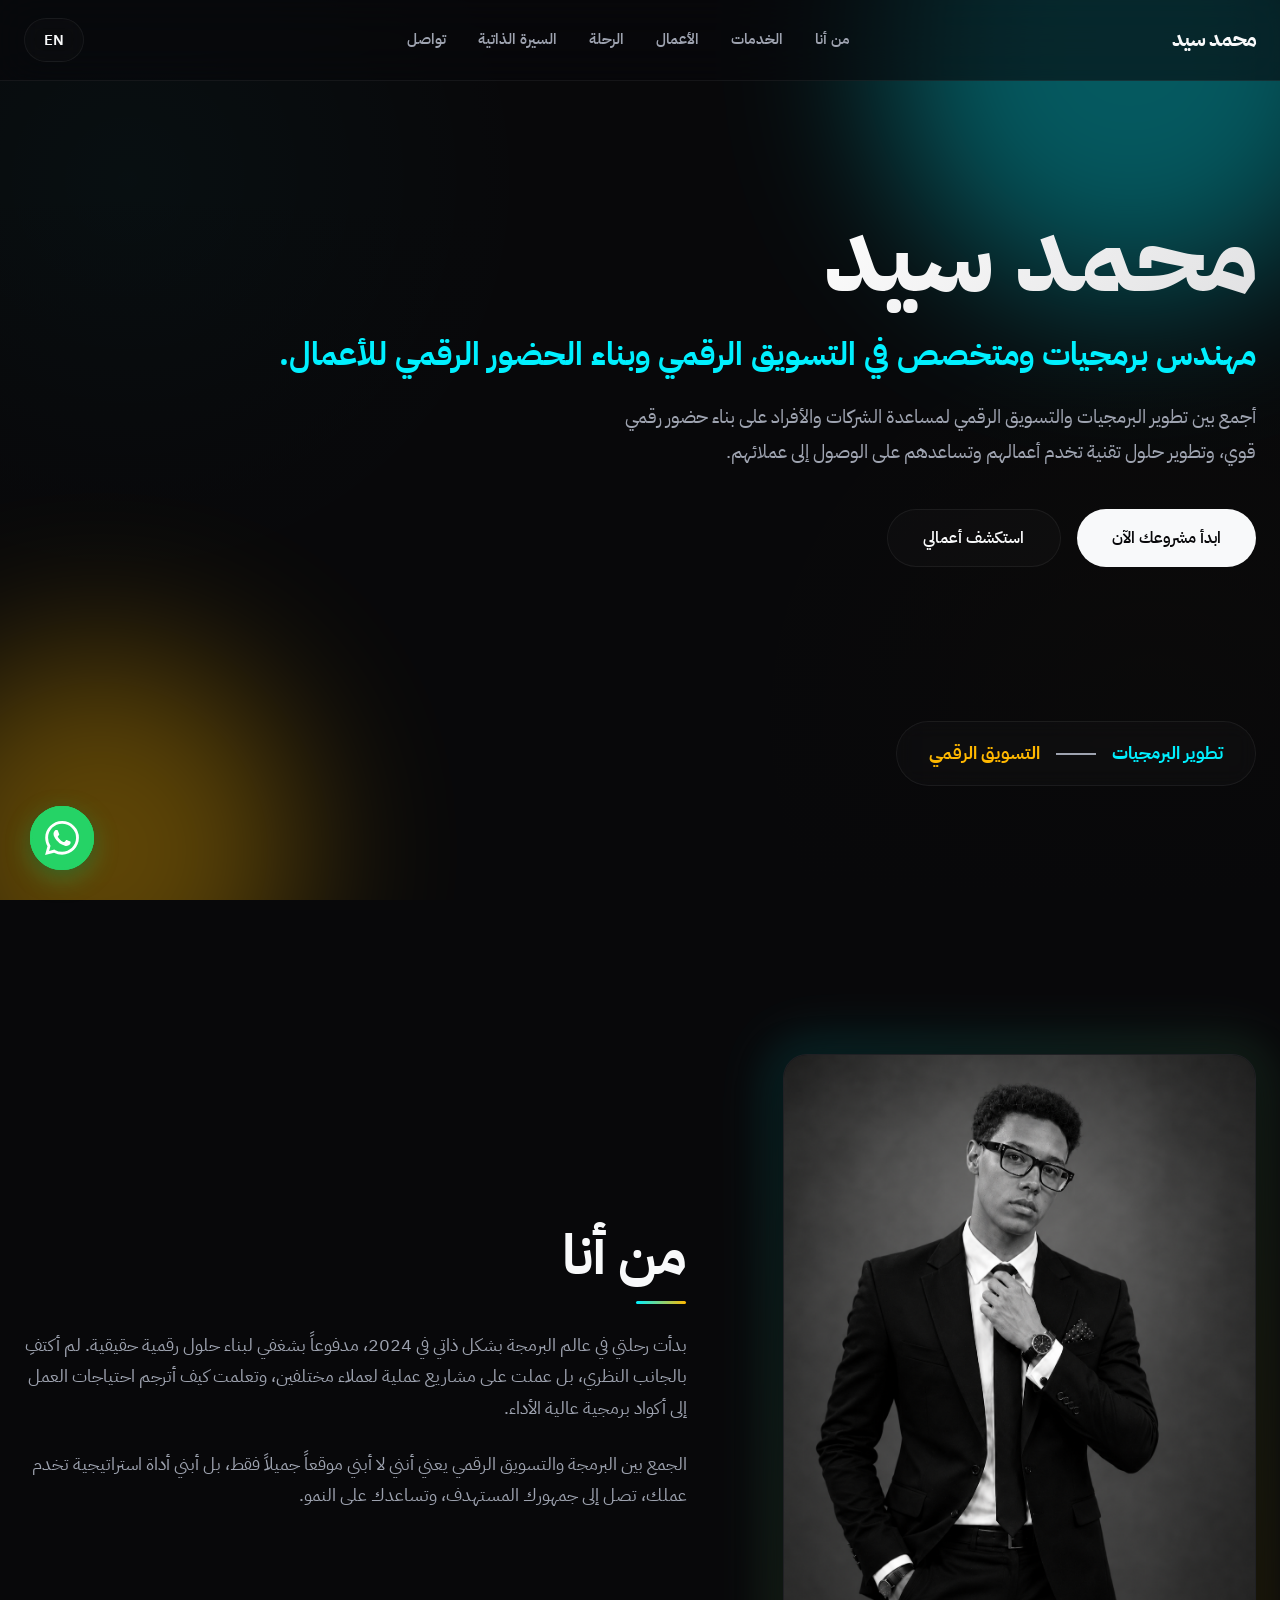
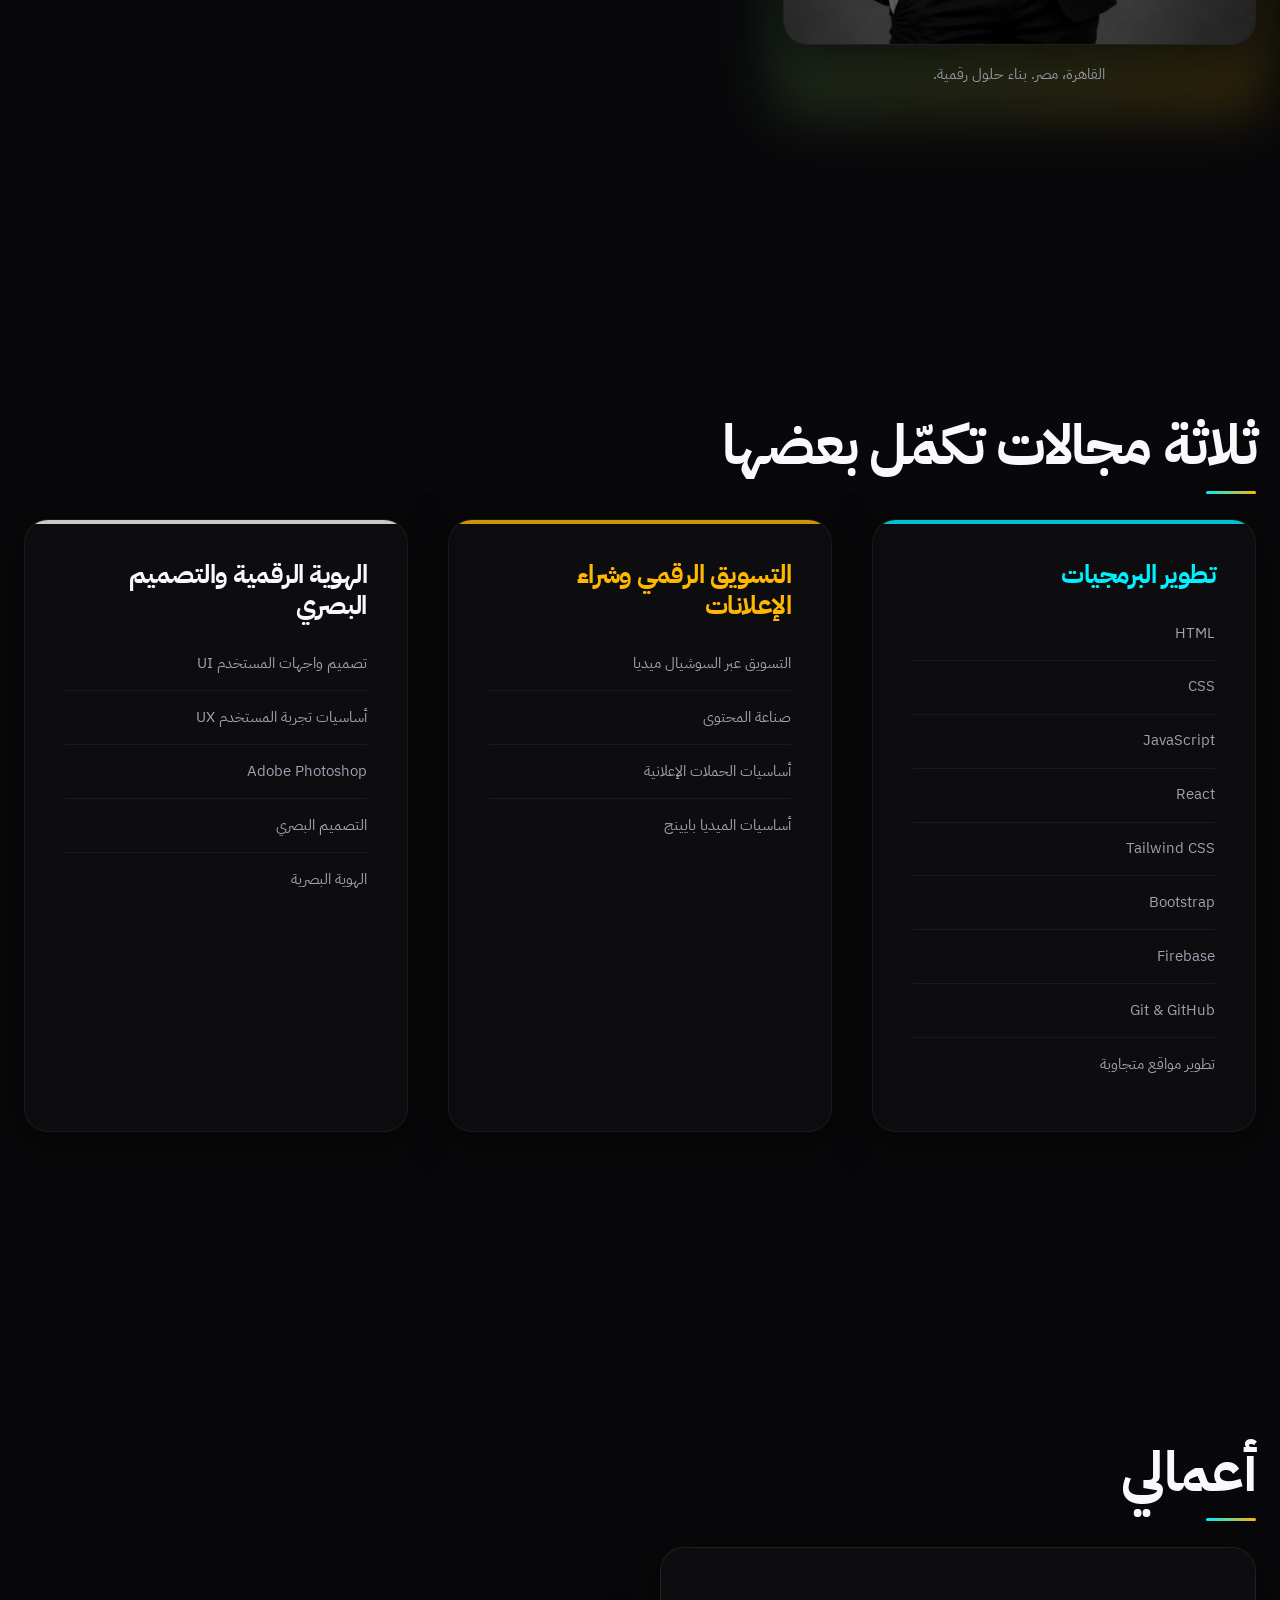
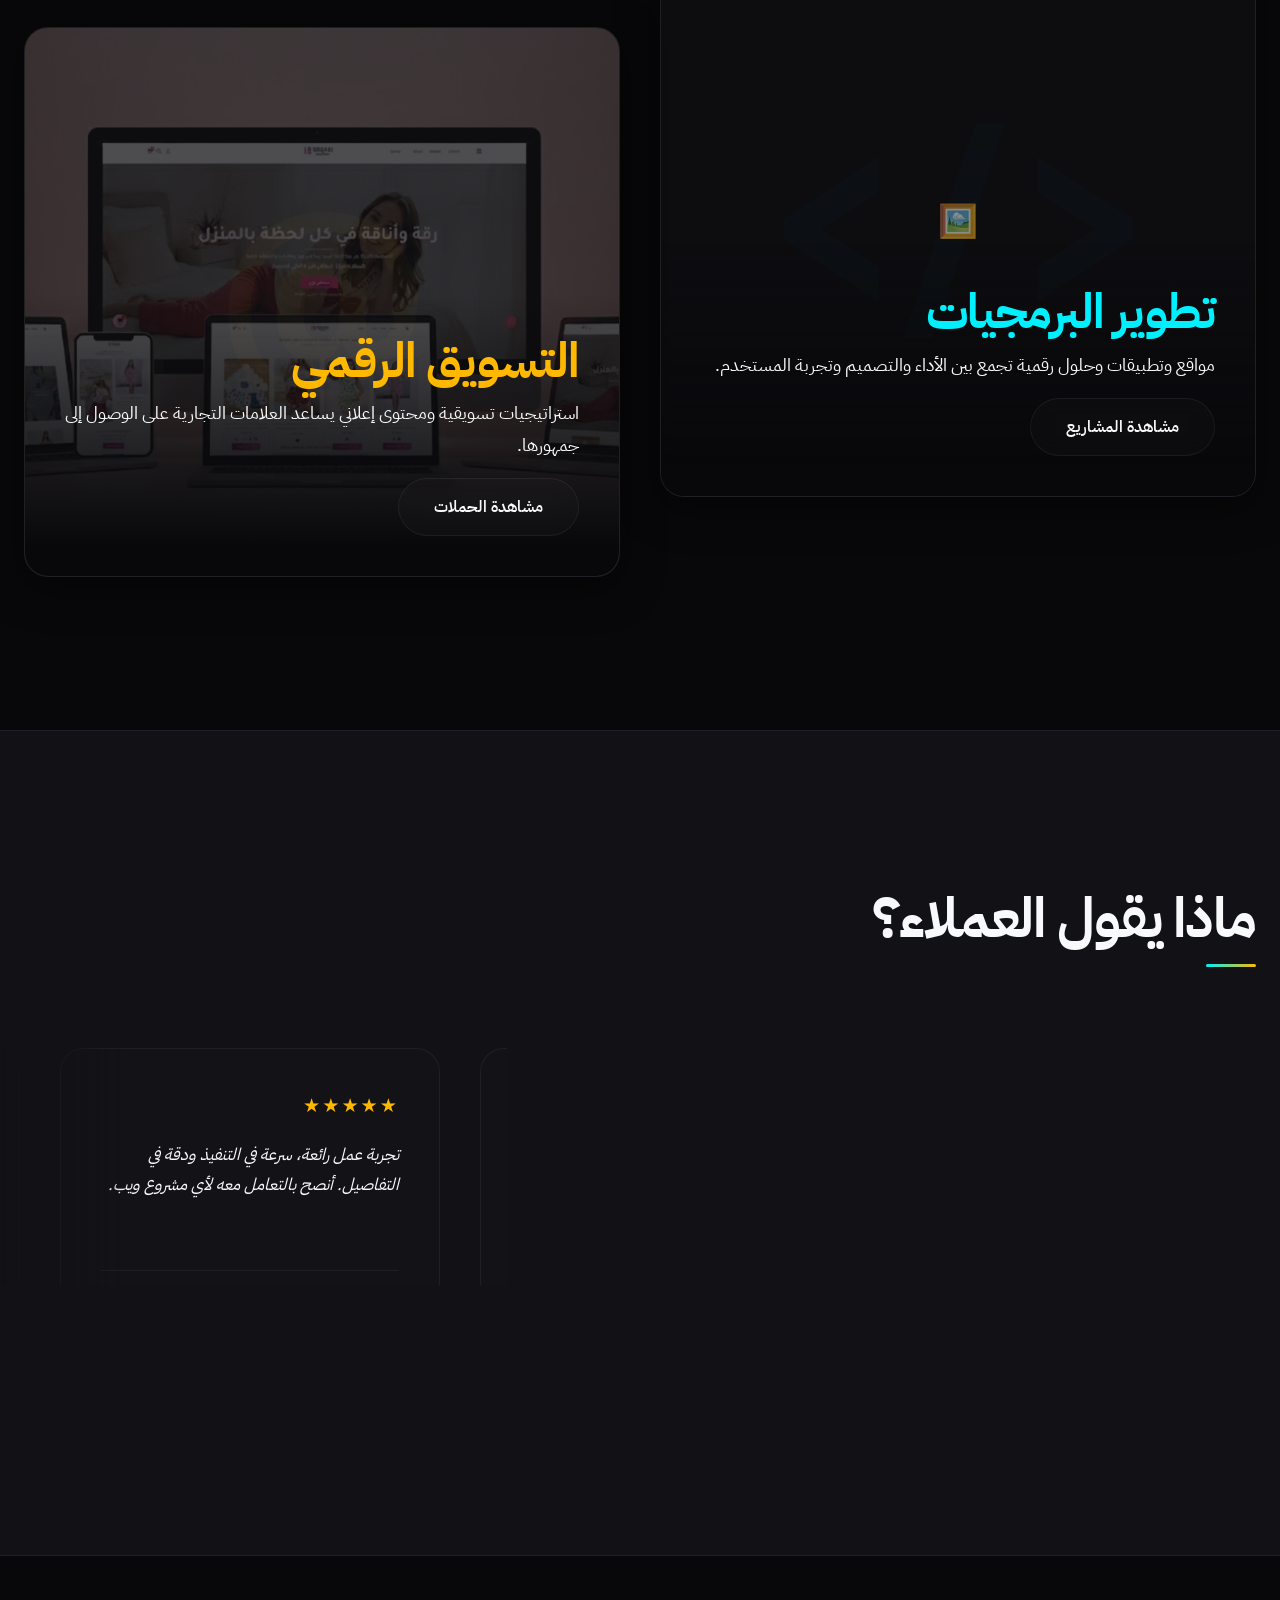
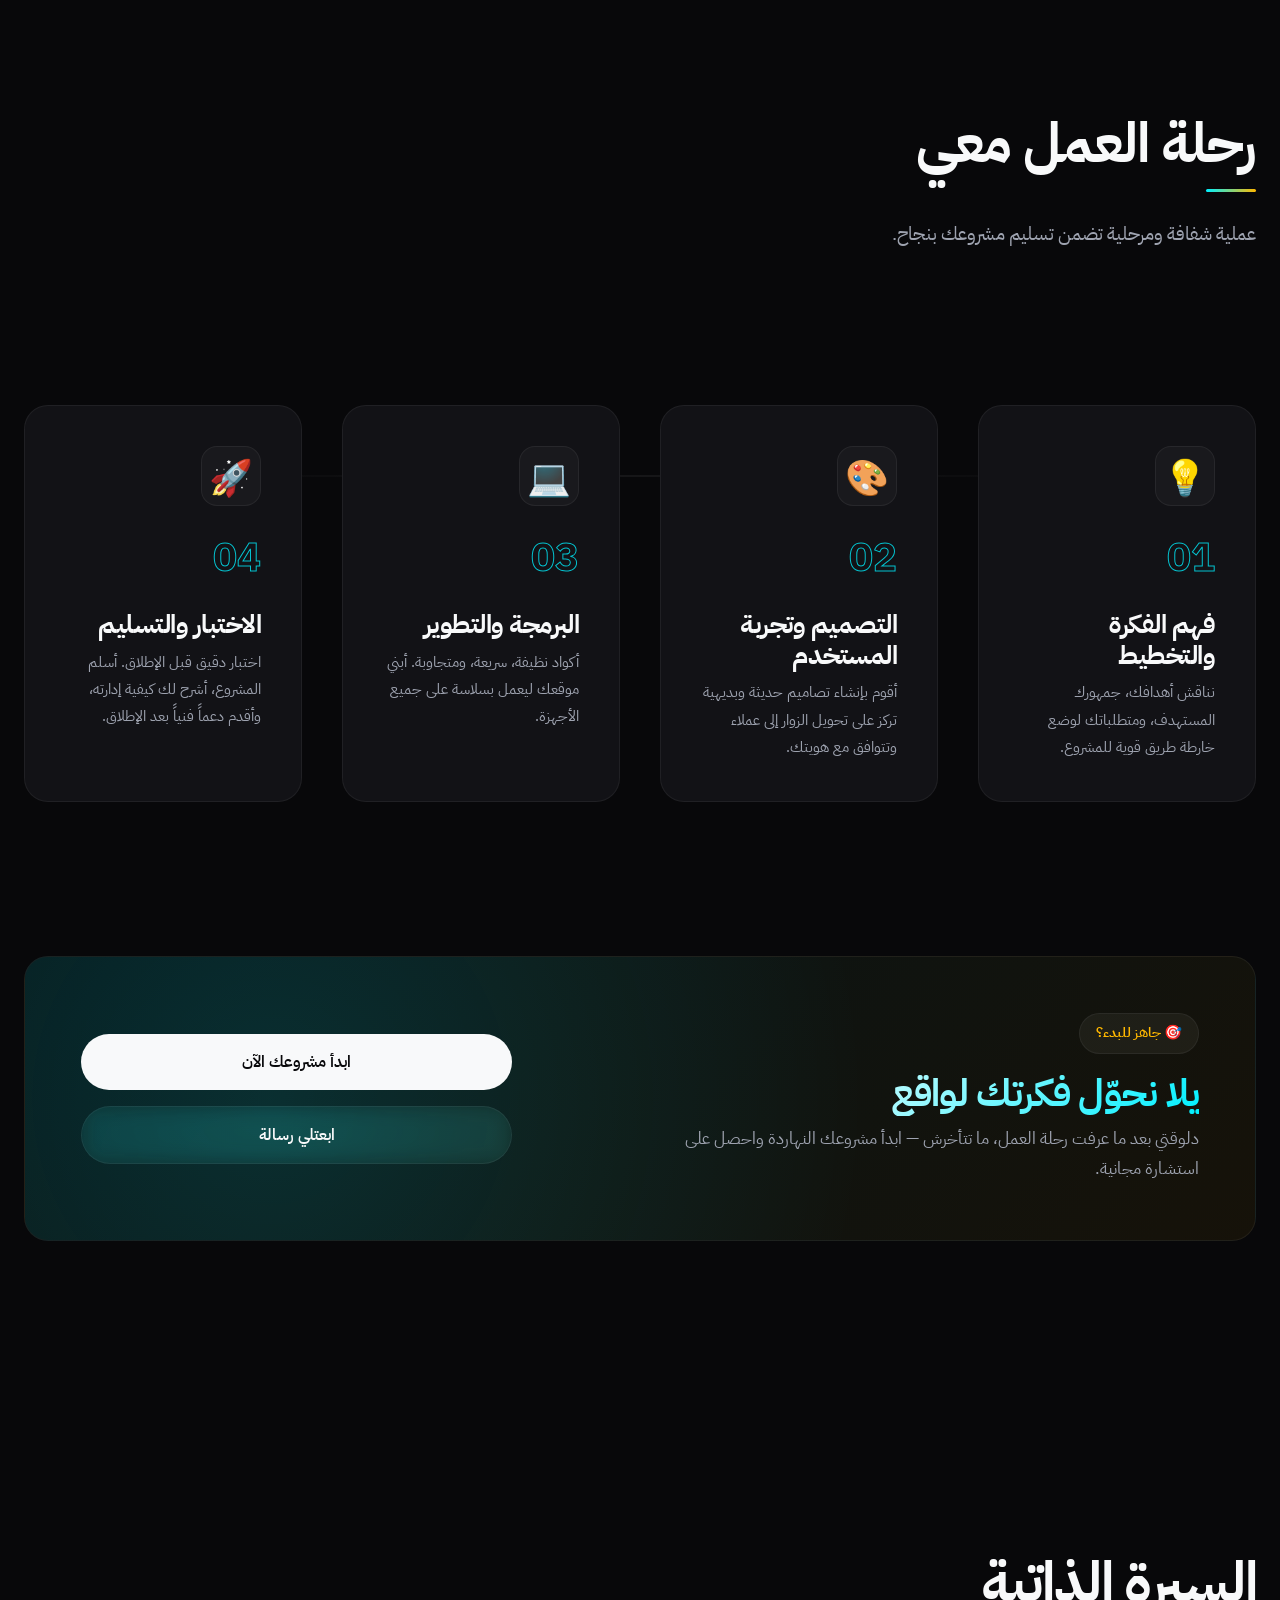
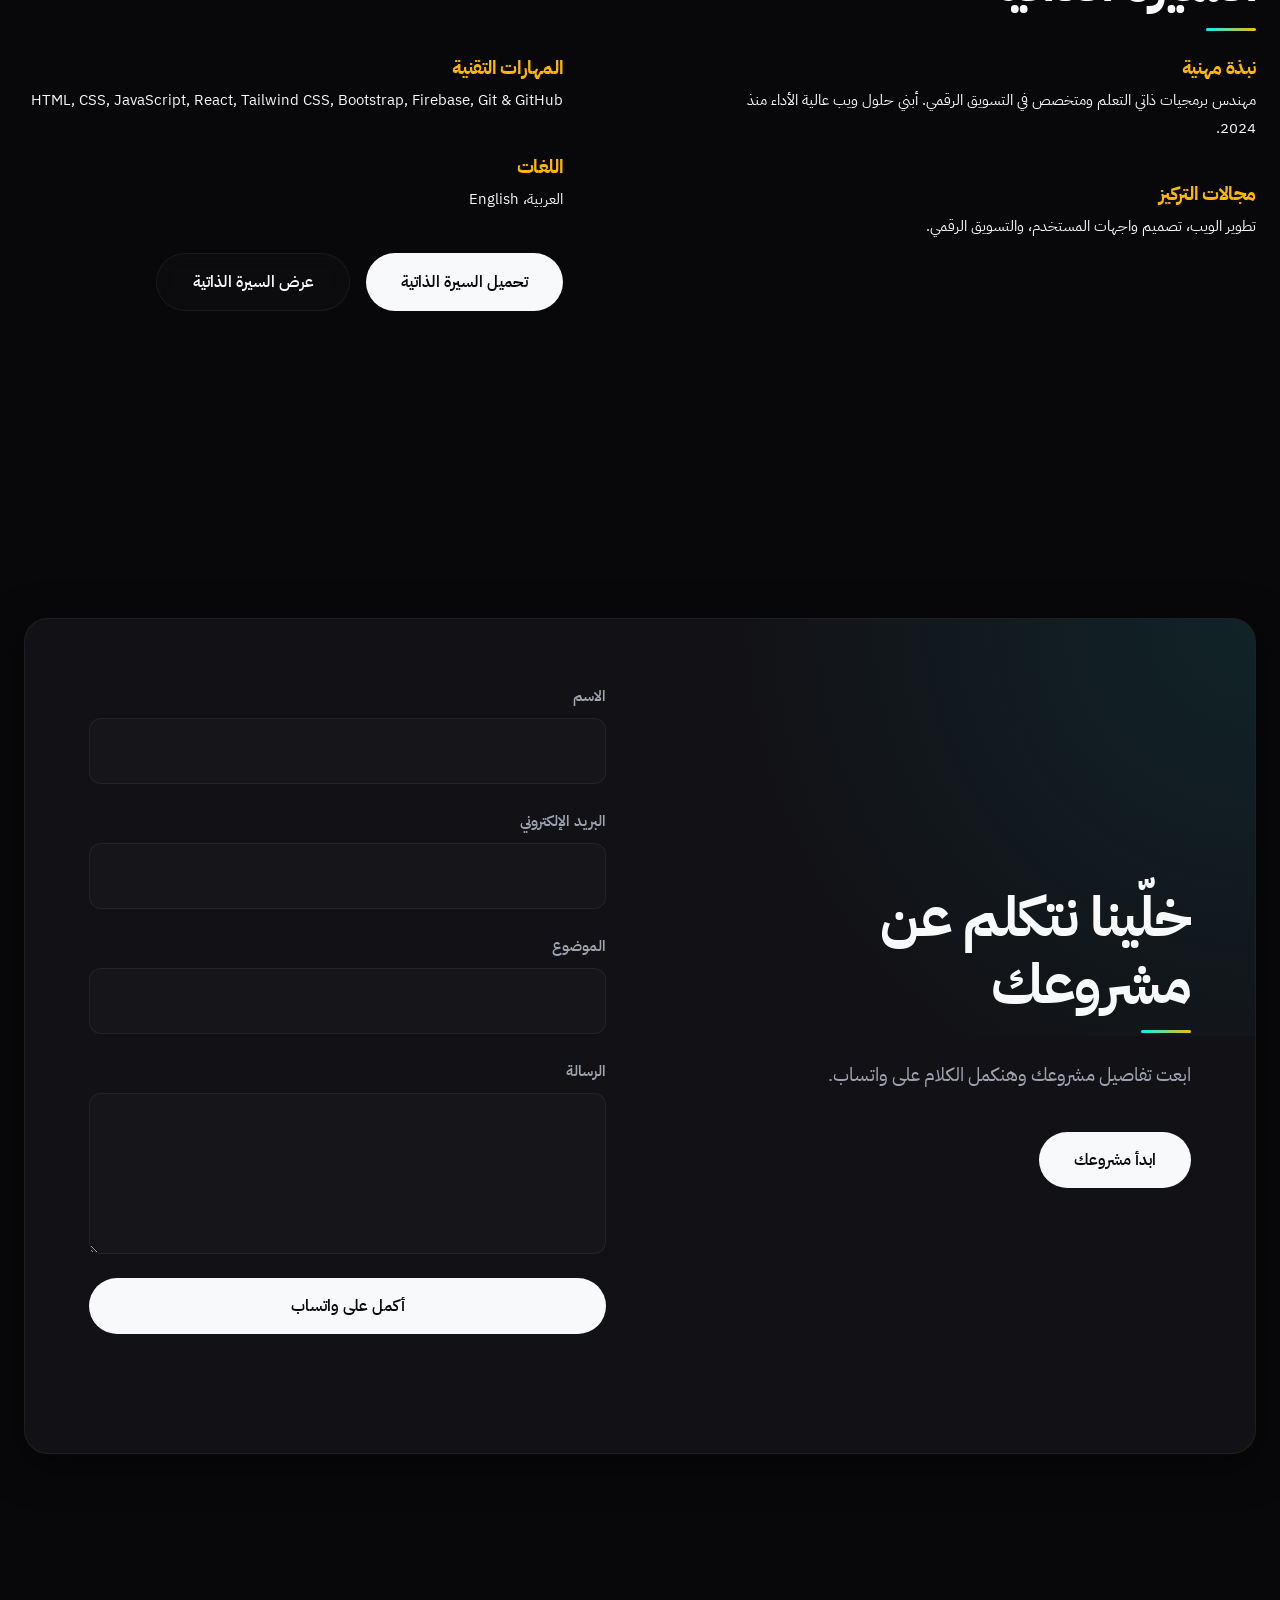
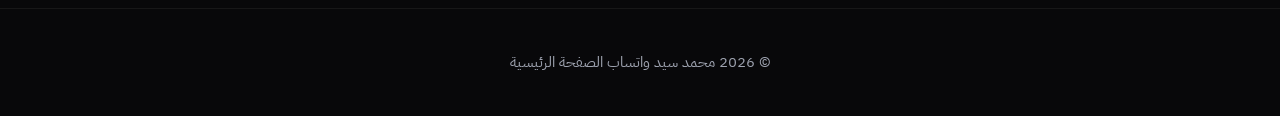
==== commit e8b7444e: "update" ====
--- a/index.html
+++ b/index.html
@@ -1,1218 +1,261 @@
-<!DOCTYPE html>
-<html lang="en">
- <head>
-  <!-- الأساسيات -->
-  <meta charset="UTF-8" />
-  <meta name="viewport" content="width=device-width, initial-scale=1.0" />
-  <title>Mohamed Sayed | Web Developer & Designer</title>
-  <meta name="description" content="I'm Mohamed Sayed, a web developer and graphic designer. This is my personal portfolio showcasing my projects, skills, and contact information." />
-  <meta name="keywords" content="Mohamed Sayed, portfolio, web developer, front-end, graphic designer, مشاريع, تصميم مواقع, مبرمج" />
-  <meta name="author" content="Mohamed Sayed" />
-
-  <!-- SEO + مشاركة اجتماعية -->
-  <meta property="og:title" content="Mohamed Sayed | Web Developer & Designer" />
-  <meta property="og:description" content="Discover the work and projects of Mohamed Sayed in web development and design." />
-  <meta property="og:image" content="https://your-domain.com/images/preview.jpg" /> <!-- عدل المسار حسب صورتك -->
-  <meta property="og:url" content="https://your-portfolio-link.com" />
-  <meta name="twitter:card" content="summary_large_image" />
-
-  <!-- الخطوط والأيقونات -->
-  <link rel="preconnect" href="https://fonts.googleapis.com" />
-  <link rel="preconnect" href="https://fonts.gstatic.com" crossorigin />
-  <link href="https://fonts.googleapis.com/css2?family=Cairo:wght@200..1000&display=swap" rel="stylesheet" />
-  <link rel="stylesheet" href="https://cdnjs.cloudflare.com/ajax/libs/font-awesome/6.4.0/css/all.min.css" crossorigin="anonymous" />
-
-  <!-- ملف التنسيق -->
-  <link rel="stylesheet" type="text/css" href="main.css" />
-
-  <!-- Favicon (اختياري) -->
-  <link rel="icon" href="images/favicon.ico" type="image/x-icon" />
+<!doctype html>
+<html lang="ar" dir="rtl">
+<head>
+  <meta charset="utf-8">
+  <meta name="viewport" content="width=device-width, initial-scale=1">
+  <title data-en="Mohamed Sayed | Software Engineer & Digital Marketer">محمد سيد | مهندس برمجيات وتسويق رقمي</title>
+  <meta name="description" content="مهندس برمجيات ومتخصص في التسويق الرقمي وبناء الحضور الرقمي للأعمال.">
+  
+  <link rel="preconnect" href="https://fonts.googleapis.com">
+  <link rel="preconnect" href="https://fonts.gstatic.com" crossorigin>
+  <link rel="stylesheet" href="https://fonts.googleapis.com/css2?family=IBM+Plex+Sans+Arabic:wght@400;600;700&display=swap">
+  <link rel="stylesheet" href="main.css">
+  <script src="app.js" defer></script>
 </head>
-
-  <body>
-    <header>
-      <nav class="navigation">
-        <div class="logo">
-          <img src="imegas/logo.png" alt="Logo" />
-        </div>
-        <div class="main-head">
-          <div class="remove-container">
-            <i class="fa-solid fa-xmark"></i>
-          </div>
-          <a href="#home" data-translate="home">Home</a>
-          <a href="#about" data-translate="about">About Me</a>
-          <a href="#skills" data-translate="skills">Skills</a>
-          <a href="#projects" data-translate="projects">Projects</a>
-          <a href="#testimonials" data-translate="testimonials">Customer</a>
-          <a href="#services" data-translate="services">Services</a>
-          <a href="#contact" data-translate="contact">Contact</a>
-        </div>
-        <div class="bar-lg">
-          <div class="btn-lag">
-            <div class="dropdown">
-              <button class="dropdown-btn" data-translate="current_lang">
-                English
-              </button>
-              <div class="dropdown-content">
-                <a
-                  href="#"
-                  onclick="return changeLanguage('en')"
-                  data-translate="english"
-                  >English</a
-                >
-                <a
-                  href="#"
-                  onclick="return changeLanguage('ar')"
-                  data-translate="arabic"
-                  >العربية</a
-                >
-              </div>
+<body data-p="home">
+
+  <header id="hd" class="header"></header>
+
+  <main>
+    <!-- 1. Hero Section -->
+    <section class="hero" id="home" aria-label="مقدمة">
+      <video class="hero__video" autoplay muted loop playsinline preload="none" aria-hidden="true">
+        <source src="assets/videohero.mp4" type="video/mp4">
+      </video>
+      
+      <!-- خلفيات متحركة فاخرة -->
+      <div class="hero__orb hero__orb--1" aria-hidden="true"></div>
+      <div class="hero__orb hero__orb--2" aria-hidden="true"></div>
+      
+      <div class="container hero__content">
+        <h1 class="hero__title" style="--i:0" data-en="Mohamed Sayed">محمد سيد</h1>
+        <p class="hero__subtitle" style="--i:1" data-en="Software engineer and digital marketing specialist, building digital presence for businesses.">مهندس برمجيات ومتخصص في التسويق الرقمي وبناء الحضور الرقمي للأعمال.</p>
+        <p class="hero__description" style="--i:2" data-en="I combine software development and digital marketing to help companies and individuals build a strong digital presence, and to develop technical solutions that serve their business and help them reach their customers.">أجمع بين تطوير البرمجيات والتسويق الرقمي لمساعدة الشركات والأفراد على بناء حضور رقمي قوي، وتطوير حلول تقنية تخدم أعمالهم وتساعدهم على الوصول إلى عملائهم.</p>
+        
+        <div class="hero__actions" style="--i:3">
+          <a class="btn btn--primary" data-wa href="#" target="_blank" rel="noopener" data-en="Start Your Project Now">ابدأ مشروعك الآن</a>
+          <a class="btn btn--secondary" href="#portfolio" data-en="Explore My Work">استكشف أعمالي</a>
+        </div>
+        
+        <div class="hero__bridge" style="--i:4">
+          <b data-en="Software Development">تطوير البرمجيات</b>
+          <i class="hero__bridge-divider"></i>
+          <b data-en="Digital Marketing">التسويق الرقمي</b>
+        </div>
+      </div>
+    </section>
+
+    <!-- 2. About Section -->
+    <section class="about section" id="about" aria-labelledby="about-title">
+      <div class="container about__container">
+        <div class="about__image-wrapper">
+          <div class="about__image-placeholder">
+            <span data-en="Add your photo at assets/images/my_image.png">ضع صورتك في assets/images/my_image.png</span>
+            <img src="assets/my_image.png" alt="صورة محمد سيد" loading="lazy" class="about__image">
+          </div>
+          <p class="about__caption" data-en="Cairo, Egypt. Building digital solutions.">القاهرة، مصر. بناء حلول رقمية.</p>
+        </div>
+        
+        <div class="about__content">
+          <h2 class="section__title" id="about-title" data-en="About me">من أنا</h2>
+          <p class="about__text" data-en="My journey in programming started self-taught in 2024, driven by a passion for building real digital solutions. I didn't stop at theory; I worked on practical projects for various clients, learning how to translate business needs into high-performance code.">بدأت رحلتي في عالم البرمجة بشكل ذاتي في 2024، مدفوعاً بشغفي لبناء حلول رقمية حقيقية. لم أكتفِ بالجانب النظري، بل عملت على مشاريع عملية لعملاء مختلفين، وتعلمت كيف أترجم احتياجات العمل إلى أكواد برمجية عالية الأداء.</p>
+          <p class="about__text" data-en="Combining programming with digital marketing means I don't just build a beautiful website; I build a strategic tool that serves your business, reaches your target audience, and helps you grow.">الجمع بين البرمجة والتسويق الرقمي يعني أنني لا أبني موقعاً جميلاً فقط، بل أبني أداة استراتيجية تخدم عملك، تصل إلى جمهورك المستهدف، وتساعدك على النمو.</p>
+        </div>
+      </div>
+    </section>
+
+    <!-- 3. Services Section -->
+    <section class="services section" id="services" aria-labelledby="services-title">
+      <div class="container">
+        <h2 class="section__title" id="services-title" data-en="Three connected areas">ثلاثة مجالات تكمّل بعضها</h2>
+        <div class="services__grid">
+          
+          <article class="service-card" style="--c:var(--sw)">
+            <h3 class="service-card__title" data-en="Software Development">تطوير البرمجيات</h3>
+            <ul class="service-card__list">
+              <li>HTML</li><li>CSS</li><li>JavaScript</li><li>React</li>
+              <li>Tailwind CSS</li><li>Bootstrap</li><li>Firebase</li><li>Git &amp; GitHub</li>
+              <li data-en="Responsive Web Development">تطوير مواقع متجاوبة</li>
+            </ul>
+          </article>
+
+          <article class="service-card" style="--c:var(--mk)">
+            <h3 class="service-card__title" data-en="Digital Marketing & Media Buying">التسويق الرقمي وشراء الإعلانات</h3>
+            <ul class="service-card__list">
+              <li data-en="Social Media Marketing">التسويق عبر السوشيال ميديا</li>
+              <li data-en="Content Creation">صناعة المحتوى</li>
+              <li data-en="Advertising Campaign Fundamentals">أساسيات الحملات الإعلانية</li>
+              <li data-en="Media Buying Fundamentals">أساسيات الميديا بايينج</li>
+            </ul>
+          </article>
+
+          <article class="service-card" style="--c:var(--tx)">
+            <h3 class="service-card__title" data-en="Digital Identity & Visual Design">الهوية الرقمية والتصميم البصري</h3>
+            <ul class="service-card__list">
+              <li data-en="UI Design">تصميم واجهات المستخدم UI</li>
+              <li data-en="UX Fundamentals">أساسيات تجربة المستخدم UX</li>
+              <li>Adobe Photoshop</li>
+              <li data-en="Visual Design">التصميم البصري</li>
+              <li data-en="Brand Identity">الهوية البصرية</li>
+            </ul>
+          </article>
+
+        </div>
+      </div>
+    </section>
+
+    <!-- 4. Portfolio Section -->
+    <section class="portfolio section" id="portfolio" aria-labelledby="portfolio-title">
+      <div class="container">
+        <h2 class="section__title" id="portfolio-title" data-en="Selected work">أعمالي</h2>
+        <div class="portfolio__grid">
+          
+          <a class="portfolio-card" href="development.html" style="--c:var(--sw)" data-g="</>">
+            <img src="assets/images/portfolio.png" alt="تطوير البرمجيات" loading="lazy" class="portfolio-card__image">
+            <div class="portfolio-card__content">
+              <h3 class="portfolio-card__title" data-en="Software Development">تطوير البرمجيات</h3>
+              <p class="portfolio-card__desc" data-en="Websites, apps and digital solutions that combine performance, design and user experience.">مواقع وتطبيقات وحلول رقمية تجمع بين الأداء والتصميم وتجربة المستخدم.</p>
+              <span class="btn btn--secondary" data-en="View projects">مشاهدة المشاريع</span>
             </div>
-          </div>
-          <a class="menu-toggle"><i class="fa-solid fa-bars"></i></a>
-        </div>
-      </nav>
-    </header>
-    <section class="home" id="home">
-      <div class="overlay"></div>
-      <div class="floating-icons">
-        <span class="icon icon-orange">&lt;/&gt;</span>
-        <span class="icon icon-blue">{ }</span>
-        <span class="icon icon-orange">function()</span>
-        <span class="icon icon-glow">&lt;a&gt;</span>
-        <span class="icon icon-blue">const</span>
-        <span class="icon icon-orange">return</span>
-        <span class="icon icon-glow">.map()</span>
-        <span class="icon icon-orange">if ()</span>
-        <span class="icon icon-blue">[ ]</span>
-        <span class="icon icon-glow">==></span>
-      </div>
-      <div class="left-side-home">
-        <h2>
-          <span
-            data-translate="home_title"
-            style="
-              font-size: 30px;
-              font-weight: 300;
-              color: #ffffff;
-              line-height: 2;
-              letter-spacing: 3px;
-              text-transform: uppercase;
-            "
-            >Hi I'M, Mohamed sayed!</span
-          >
-          <br />
-          <span
-            data-translate="home_subtitle"
-            style="
-              font-size: 70px;
-              font-weight: 500;
-              color: #ff8a00;
-              line-height: 1;
-              letter-spacing: 3px;
-              text-transform: uppercase;
-            "
-            >web Developer</span
-          >
-        </h2>
-        <p data-translate="home_description">
-          Skilled in building responsive and interactive websites using HTML,
-          CSS, and JavaScript. Experienced with version control using Git and
-          GitHub. Passionate about crafting clean user interfaces and enhancing
-          user experience.
-        </p>
-        <div class="btns-home">
-          <a
-            href="https://drive.google.com/file/d/1F37A88TMRjGx9JLe6QNis2dRjKwN0FPA/view?usp=drive_link"
-          >
-            <button class="btn-cv" type="button">
-              <span class="btn-cv__text" data-translate="download_btn"
-                >View My Cv</span
-              >
-              <span class="btn-cv__icon"
-                ><svg
-                  xmlns="http://www.w3.org/2000/svg"
-                  viewBox="0 0 35 35"
-                  id="bdd05811-e15d-428c-bb53-8661459f9307"
-                  data-name="Layer 2"
-                  class="svg"
-                >
-                  <path
-                    d="M17.5,22.131a1.249,1.249,0,0,1-1.25-1.25V2.187a1.25,1.25,0,0,1,2.5,0V20.881A1.25,1.25,0,0,1,17.5,22.131Z"
-                  ></path>
-                  <path
-                    d="M17.5,22.693a3.189,3.189,0,0,1-2.262-.936L8.487,15.006a1.249,1.249,0,0,1,1.767-1.767l6.751,6.751a.7.7,0,0,0,.99,0l6.751-6.751a1.25,1.25,0,0,1,1.768,1.767l-6.752,6.751A3.191,3.191,0,0,1,17.5,22.693Z"
-                  ></path>
-                  <path
-                    d="M31.436,34.063H3.564A3.318,3.318,0,0,1,.25,30.749V22.011a1.25,1.25,0,0,1,2.5,0v8.738a.815.815,0,0,0,.814.814H31.436a.815.815,0,0,0,.814-.814V22.011a1.25,1.25,0,1,1,2.5,0v8.738A3.318,3.318,0,0,1,31.436,34.063Z"
-                  ></path></svg
-              ></span>
-            </button>
           </a>
-          <a href="#projects">
-            <button class="btn-projects">
-              <svg
-                xmlns="http://www.w3.org/2000/svg"
-                class="arr-2"
-                viewBox="0 0 24 24"
-              >
-                <path
-                  d="M16.1716 10.9999L10.8076 5.63589L12.2218 4.22168L20 11.9999L12.2218 19.778L10.8076 18.3638L16.1716 12.9999H4V10.9999H16.1716Z"
-                ></path>
-              </svg>
-              <span class="text" data-translate="view_projects_btn"
-                >View My Project</span
-              >
-              <span class="circle"></span>
-              <svg
-                xmlns="http://www.w3.org/2000/svg"
-                class="arr-1"
-                viewBox="0 0 24 24"
-              >
-                <path
-                  d="M16.1716 10.9999L10.8076 5.63589L12.2218 4.22168L20 11.9999L12.2218 19.778L10.8076 18.3638L16.1716 12.9999H4V10.9999H16.1716Z"
-                ></path>
-              </svg>
-            </button>
+
+          <a class="portfolio-card" href="marketing.html" style="--c:var(--mk)" data-g="@">
+            <img src="assets/images/homewear.png" alt="التسويق الرقمي" loading="lazy" class="portfolio-card__image">
+            <div class="portfolio-card__content">
+              <h3 class="portfolio-card__title" data-en="Digital Marketing">التسويق الرقمي</h3>
+              <p class="portfolio-card__desc" data-en="Marketing strategies and advertising content that help brands reach their audience.">استراتيجيات تسويقية ومحتوى إعلاني يساعد العلامات التجارية على الوصول إلى جمهورها.</p>
+              <span class="btn btn--secondary" data-en="View campaigns">مشاهدة الحملات</span>
+            </div>
           </a>
-        </div>
-      </div>
-      <div class="right-side-home">
-        <video autoplay muted loop playsinline class="my-video">
-          <source src="imegas/home.mp4" type="video/mp4" />
-          <span data-translate="video_not_supported"
-            >Your browser does not support the video tag.</span
-          >
-        </video>
-      </div>
-    </section>
-    <section class="about" id="about" style="scroll-margin-top: 100px">
-      <div class="left-about">
-        <h2 class="about-title" data-translate="about_title">About Me</h2>
-
-        <div class="about-text">
-          <p
-            class="about-line"
-            style="--delay: 0s"
-            data-translate="about_text1"
-          >
-            Hello! I'm <strong>Mohamed</strong>, a
-            <strong>Front-End Developer</strong> with a passion for clean code,
-            modern design, and building interactive user interfaces.
-          </p>
-          <p
-            class="about-line"
-            style="--delay: 2s"
-            data-translate="about_text2"
-          >
-            I specialize in <strong>HTML</strong>, <strong>CSS</strong>, and
-            <strong>JavaScript</strong>, and I'm proficient with frameworks like
-            <strong>React</strong> and <strong>Tailwind CSS</strong>.
-          </p>
-          <p
-            class="about-line"
-            style="--delay: 4s"
-            data-translate="about_text3"
-          >
-            My toolkit includes <strong>Git & GitHub</strong> for version
-            control, and I focus heavily on <strong>Responsive Design</strong>.
-          </p>
-          <p
-            class="about-line"
-            style="--delay: 6s"
-            data-translate="about_text4"
-          >
-            I'm also keen on <strong>UI/UX Design</strong>, and with my
-            <strong>English (B2)</strong> level, I collaborate smoothly with
-            global teams.
-          </p>
-          <p
-            class="about-line"
-            style="--delay: 8s"
-            data-translate="about_text5"
-          >
-            Since starting in <strong>2024</strong>, I've developed e-commerce
-            platforms, dashboards, and business websites — and I'm always ready
-            for the next challenge.
-          </p>
-        </div>
-      </div>
-
-      <div class="right-about">
-        <video autoplay muted loop playsinline class="my-video">
-          <source src="imegas/about.mp4" type="video/mp4" />
-          <span data-translate="video_not_supported"
-            >Your browser does not support the video tag.</span
-          >
-        </video>
-      </div>
-    </section>
-    <section class="skills" id="skills" style="scroll-margin-top: 700px">
-      <svg
-        class="background-svg"
-        viewBox="0 0 1440 320"
-        preserveAspectRatio="none"
-      >
-        <path
-          class="wave wave-back"
-          fill="#ff7f00"
-          fill-opacity="0.06"
-          d="M0,160 C360,200 1080,120 1440,160 L1440,320 L0,320 Z"
-        ></path>
-        <path
-          class="wave wave-front"
-          fill="#ff7f00"
-          fill-opacity="0.12"
-          d="M0,200 C240,140 720,260 960,200 L1440,320 L0,320 Z"
-        ></path>
-      </svg>
-
-      <h2 data-translate="skills_title">My Skills</h2>
-
-      <!-- Tabs -->
-      <div class="skill-tabs">
-        <button
-          class="tab active"
-          data-filter="all"
-          data-translate="all_skills"
-        >
-          All
-        </button>
-        <button class="tab" data-filter="frontend" data-translate="frontend">
-          Frontend
-        </button>
-        <button class="tab" data-filter="tools" data-translate="tools">
-          Tools
-        </button>
-        <button class="tab" data-filter="design" data-translate="design">
-          Design
-        </button>
-        <button class="tab" data-filter="language" data-translate="language">
-          Languages
-        </button>
-      </div>
-
-      <div class="skills-container">
-        <!-- HTML -->
-        <div class="skill frontend" style="--color: #e44d26; --percent: 95%">
-          <div class="icon-wrapper">
-            <img
-              src="https://raw.githubusercontent.com/devicons/devicon/master/icons/html5/html5-original.svg"
-              alt="HTML"
-            />
-          </div>
-          <span data-translate="html_skill">HTML</span>
-          <div class="percent">95%</div>
-        </div>
-
-        <!-- CSS -->
-        <div class="skill frontend" style="--color: #264de4; --percent: 90%">
-          <div class="icon-wrapper">
-            <img
-              src="https://raw.githubusercontent.com/devicons/devicon/master/icons/css3/css3-original.svg"
-              alt="CSS"
-            />
-          </div>
-          <span data-translate="css_skill">CSS</span>
-          <div class="percent">90%</div>
-        </div>
-
-        <!-- JavaScript -->
-        <div class="skill frontend" style="--color: #f0db4f; --percent: 80%">
-          <div class="icon-wrapper">
-            <img
-              src="https://raw.githubusercontent.com/devicons/devicon/master/icons/javascript/javascript-original.svg"
-              alt="JS"
-            />
-          </div>
-          <span data-translate="js_skill">JavaScript</span>
-          <div class="percent">80%</div>
-        </div>
-
-        <!-- React -->
-        <div class="skill frontend" style="--color: #61dafb; --percent: 70%">
-          <div class="icon-wrapper">
-            <img
-              src="https://raw.githubusercontent.com/devicons/devicon/master/icons/react/react-original.svg"
-              alt="React"
-            />
-          </div>
-          <span data-translate="react_skill">React</span>
-          <div class="percent">70%</div>
-        </div>
-
-        <!-- Git & GitHub -->
-        <div class="skill tools" style="--color: #f1502f; --percent: 85%">
-          <div class="icon-wrapper">
-            <img
-              src="https://raw.githubusercontent.com/devicons/devicon/master/icons/git/git-original.svg"
-              alt="Git"
-            />
-          </div>
-          <span data-translate="git_skill">Git & GitHub</span>
-          <div class="percent">85%</div>
-        </div>
-
-        <!-- Tailwind CSS -->
-        <div class="skill frontend" style="--color: #38bdf8; --percent: 90%">
-          <div class="icon-wrapper">
-            <img
-              src="https://www.svgrepo.com/show/374118/tailwind.svg"
-              alt="Tailwind"
-            />
-          </div>
-          <span data-translate="tailwind_skill">Tailwind CSS</span>
-          <div class="percent">90%</div>
-        </div>
-
-        <!-- Responsive Design -->
-        <div class="skill frontend" style="--color: #00c896; --percent: 100%">
-          <div class="icon-wrapper">
-            <img
-              src="https://cdn-icons-png.flaticon.com/512/1149/1149168.png"
-              alt="Responsive"
-            />
-          </div>
-          <span data-translate="responsive_skill">Responsive Design</span>
-          <div class="percent">100%</div>
-        </div>
-
-        <!-- UI/UX Design -->
-        <div class="skill design" style="--color: #a259ff; --percent: 65%">
-          <div class="icon-wrapper">
-            <img
-              src="https://raw.githubusercontent.com/devicons/devicon/master/icons/figma/figma-original.svg"
-              alt="UI/UX"
-            />
-          </div>
-          <span data-translate="uiux_skill">UI / UX</span>
-          <div class="percent">65%</div>
-        </div>
-
-        <!-- English -->
-        <div class="skill language" style="--color: #007acc; --percent: 70%">
-          <div class="progress-border"></div>
-          <div class="icon-wrapper">
-            <img
-              src="https://uxwing.com/wp-content/themes/uxwing/download/communication-chat-call/english-speaking-icon.png"
-              alt="EN"
-            />
-          </div>
-          <span data-translate="english_skill">English (B2)</span>
-          <div class="percent">70%</div>
-        </div>
-
-        <!-- Adobe Photoshop -->
-        <div class="skill design" style="--color: #31a8ff; --percent: 80%">
-          <div class="icon-wrapper">
-            <img
-              src="https://cdn-icons-png.flaticon.com/512/5968/5968520.png"
-              alt="Photoshop"
-            />
-          </div>
-          <span data-translate="photoshop_skill">Adobe Photoshop</span>
-          <div class="percent">80%</div>
-        </div>
-      </div>
-    </section>
-  <section class="projects" id="projects" style="scroll-margin-top: 700px">
-    <!-- تأثير الثلج المتساقط -->
-<div class="snowfall" id="snowfall"></div>
-<div class="wind-effect"></div>
-<div class="snow-accumulation"></div>
-
-  <div class="stars-bg"></div>
-  <h2 data-translate="projects_title">My Projects</h2>
-  <div class="projects-container">
-    
-    <!-- مشروع 1: Homeware Products -->
-    <div class="project-card">
-      <img src="imegas/homewear.png" alt="Homeware Products" />
-      <div class="project-content">
-        <h3 class="project-title" data-translate="project1_title">Homeware Products</h3>
-        <p class="project-description" data-translate="project1_desc">A website showcasing homeware products.</p>
-        <div class="project-technologies">
-          <span class="tech-tag">HTML</span>
-          <span class="tech-tag">CSS</span>
-          <span class="tech-tag">JavaScript</span>
-          <span class="tech-tag">Django</span>
-        </div>
-        <a href="https://riqahhomewear.shop" target="_blank" class="project-btn" data-translate="view_project">View Project</a>
-      </div>
-    </div>
-
-    <!-- مشروع 2: Courses Platform -->
-    <div class="project-card">
-      <img src="imegas/courses_moon light.jpg" alt="Courses Platform Project" />
-      <div class="project-content">
-        <h3 class="project-title" data-translate="project_courses_title">Courses Platform</h3>
-        <p class="project-description" data-translate="project_courses_desc">A modern and responsive platform for online courses, offering a wide range of learning materials and tutorials.</p>
-        <div class="project-technologies">
-          <span class="tech-tag">HTML</span>
-          <span class="tech-tag">CSS</span>
-          <span class="tech-tag">JavaScript</span>
-        </div>
-        <a href="https://mohamed-sayed239.github.io/moon_light/courses/main.html" target="_blank" class="project-btn" data-translate="view_project">View Project</a>
-      </div>
-    </div>
-
-    <!-- مشروع 3: Codexite -->
-    <div class="project-card">
-      <img src="imegas/codexisit.jpg" alt="Codexite Project" />
-      <div class="project-content">
-        <h3 class="project-title" data-translate="project_codexite_title">Codexite</h3>
-        <p class="project-description" data-translate="project_codexite_desc">A modern and responsive website for a software startup offering web development services.</p>
-        <div class="project-technologies">
-          <span class="tech-tag">HTML</span>
-          <span class="tech-tag">CSS</span>
-          <span class="tech-tag">JavaScript</span>
-        </div>
-        <a href="https://mohamed-sayed239.github.io/codexite/" target="_blank" class="project-btn" data-translate="view_project">View Project</a>
-      </div>
-    </div>
-
-    <!-- مشروع 4: Fitness & Nutrition Planner -->
-    <div class="project-card">
-      <img src="imegas/fitzone.png" alt="Fitness & Nutrition App" />
-      <div class="project-content">
-        <h3 class="project-title" data-translate="project_fitness_title">Fitness & Nutrition Planner</h3>
-        <p class="project-description" data-translate="project_fitness_desc">A web app that helps users create personalized workout and nutrition plans to achieve their fitness goals.</p>
-        <div class="project-technologies">
-          <span class="tech-tag">React</span>
-          <span class="tech-tag">Tailwind CSS</span>
-        </div>
-        <a href="https://mohamed-sayed239.github.io/fitness-nutrition/" target="_blank" class="project-btn" data-translate="view_project">View Project</a>
-      </div>
-    </div>
-
-    <!-- مشروع 5: Fun Game -->
-    <div class="project-card">
-      <img src="imegas/game.jpg" alt="Fun Game" />
-      <div class="project-content">
-        <h3 class="project-title" data-translate="project_game_title">Fun Game</h3>
-        <p class="project-description" data-translate="project_game_desc">An interactive and entertaining game built with HTML, CSS, and JavaScript for all ages.</p>
-        <div class="project-technologies">
-          <span class="tech-tag">React</span>
-          <span class="tech-tag">Tailwind CSS</span>
-        </div>
-        <a href="https://mohamed-sayed239.github.io/lumiquest-game/#/" target="_blank" class="project-btn" data-translate="view_project">View Project</a>
-      </div>
-    </div>
-
-    <!-- مشروع 6: Perfume Store -->
-    <div class="project-card">
-      <img src="imegas/perfiom.jpg" alt="Perfume Store" />
-      <div class="project-content">
-        <h3 class="project-title" data-translate="project2_title">Perfume Store</h3>
-        <p class="project-description" data-translate="project2_desc">An e-commerce store for selling perfumes online.</p>
-        <div class="project-technologies">
-          <span class="tech-tag">HTML</span>
-          <span class="tech-tag">CSS</span>
-          <span class="tech-tag">JavaScript</span>
-        </div>
-        <a href="https://mohamed-sayed239.github.io/Perfume-Store/" target="_blank" class="project-btn" data-translate="view_project">View Project</a>
-      </div>
-    </div>
-
-    <!-- مشروع 7: Moonlight Brand -->
-    <div class="project-card">
-      <img src="imegas/moonlight.png" alt="Moonlight Brand Website" />
-      <div class="project-content">
-        <h3 class="project-title" data-translate="project3_title">Moonlight Brand</h3>
-        <p class="project-description" data-translate="project3_desc">A stylish landing page for a fashion or lifestyle brand, featuring elegant product displays and smooth user experience.</p>
-        <div class="project-technologies">
-          <span class="tech-tag">HTML</span>
-          <span class="tech-tag">CSS</span>
-          <span class="tech-tag">JavaScript</span>
-        </div>
-        <a href="https://mohamed-sayed239.github.io/moonlight/" target="_blank" class="project-btn" data-translate="view_project">View Project</a>
-      </div>
-    </div>
-
-    <!-- مشروع 8: Law Firm Website -->
-    <div class="project-card">
-      <img src="imegas/office.png" alt="Law Firm Website" />
-      <div class="project-content">
-        <h3 class="project-title" data-translate="project4_title">Law Firm Website</h3>
-        <p class="project-description" data-translate="project4_desc">An informational website for a law firm.</p>
-        <div class="project-technologies">
-          <span class="tech-tag">HTML</span>
-          <span class="tech-tag">CSS</span>
-          <span class="tech-tag">JavaScript</span>
-          <span class="tech-tag">Django</span>
-        </div>
-        <a href="https://example.com/lawfirm" target="_blank" class="project-btn" data-translate="view_project">View Project</a>
-      </div>
-    </div>
-
-    <!-- مشروع 9: Personal Portfolio -->
-    <div class="project-card">
-      <img src="imegas/portfolio.png" alt="Personal Portfolio Website" />
-      <div class="project-content">
-        <h3 class="project-title" data-translate="project5_title">Personal Portfolio</h3>
-        <p class="project-description" data-translate="project5_desc">A personal website showcasing my web development and design projects, skills, and contact information.</p>
-        <div class="project-technologies">
-          <span class="tech-tag">HTML</span>
-          <span class="tech-tag">CSS</span>
-          <span class="tech-tag">JavaScript</span>
-        </div>
-        <a href="https://mohamed-sayed239.github.io/my-portfoilo/" target="_blank" class="project-btn" data-translate="view_project">View Project</a>
-      </div>
-    </div>
-
-    <!-- مشروع 10: Coffee Shop Website -->
-    <div class="project-card">
-      <img src="imegas/coffee.png" alt="Coffee Shop Website" />
-      <div class="project-content">
-        <h3 class="project-title" data-translate="project6_title">Coffee Shop Website</h3>
-        <p class="project-description" data-translate="project6_desc">A modern and responsive website for a coffee shop, featuring menus, about section, products, and customer reviews.</p>
-        <div class="project-technologies">
-          <span class="tech-tag">HTML</span>
-          <span class="tech-tag">CSS</span>
-          <span class="tech-tag">JavaScript</span>
-        </div>
-        <a href="https://mohamed-sayed239.github.io/coffee/" target="_blank" class="project-btn" data-translate="view_project">View Project</a>
-      </div>
-    </div>
-
-    <!-- مشروع 11: Calculator App -->
-    <div class="project-card">
-      <img src="imegas/callculater.jpg" alt="Calculator App" />
-      <div class="project-content">
-        <h3 class="project-title" data-translate="project7_title">Calculator App</h3>
-        <p class="project-description" data-translate="project7_desc">A simple and user-friendly calculator application.</p>
-        <div class="project-technologies">
-          <span class="tech-tag">HTML</span>
-          <span class="tech-tag">CSS</span>
-          <span class="tech-tag">JavaScript</span>
-        </div>
-        <a href="https://mohamed-sayed239.github.io/calculator/" target="_blank" class="project-btn" data-translate="view_project">View Project</a>
-      </div>
-    </div>
-
-  </div>
-</section>
-   <section class="testimonials" id="testimonials" style="scroll-margin-top: 200px">
-  <div class="testimonials-bg"></div>
-  <div class="testimonials-header">
-    <h2 data-translate="testimonials_title">آراء العملاء</h2>
-    <p class="subtitle" data-translate="testimonials_subtitle">تجارب حقيقية من مشاريع ناجحة</p>
-  </div>
-  
-  <div class="testimonials-container">
-    <!-- فلترة حسب المشروع -->
-    <div class="projects-filter">
-      <button class="filter-btn active" data-project="all" data-translate="filter_all">جميع المشاريع</button>
-      <button class="filter-btn" data-project="homeware" data-translate="filter_homeware">المنتجات المنزلية</button>
-      <button class="filter-btn" data-project="courses" data-translate="filter_courses">منصة الكورسات</button>
-      <button class="filter-btn" data-project="codexite" data-translate="filter_codexite">كوديكسايت</button>
-      <button class="filter-btn" data-project="fitness" data-translate="filter_fitness">التمارين والتغذية</button>
-      <button class="filter-btn" data-project="perfume" data-translate="filter_perfume">متجر العطور</button>
-      <button class="filter-btn" data-project="moonlight" data-translate="filter_moonlight">براند مون لايت</button>
-    </div>
-
-    <div class="testimonials-grid">
-      <!-- رأي 1 - مشروع المنتجات المنزلية -->
-      <div class="testimonial-card" data-project="homeware">
-        <div class="testimonial-header">
-          <div class="client-avatar">
-            <span>ي</span>
-          </div>
-          <div class="client-info">
-            <h3 class="client-name" data-translate="client_homeware_name">ياسين جرانه</h3>
-            <p class="client-title" data-translate="client_homeware_title">صاحب متجر Riqah Homewear</p>
-          </div>
-          <div class="project-badge">منتجات منزلية</div>
-        </div>
-        
-        <div class="stars">★★★★★</div>
-        
-        <p class="testimonial-text" data-translate="testimonial_homeware_text">
-          "محمد سيد قام بتطوير موقع متجرنا بالكامل بلغة Django مع واجهة تفاعلية رائعة. 
-          الموقع ساعدنا في زيادة المبيعات بنسبة 40% خلال أول شهرين. 
-          الالتزام بالمواعيد والاهتمام بالتفاصيل كان مميزًا جدًا."
-        </p>
-        
-        <div class="testimonial-stats">
-          <div class="stat">
-            <span class="stat-value">40%</span>
-            <span class="stat-label" data-translate="stat_sales">زيادة في المبيعات</span>
-          </div>
-          <div class="stat">
-            <span class="stat-value">15 يوم</span>
-            <span class="stat-label" data-translate="stat_delivery">تسليم المشروع</span>
-          </div>
-          <div class="stat">
-            <span class="stat-value">4.9</span>
-            <span class="stat-label" data-translate="stat_rating">التقييم العام</span>
-          </div>
-        </div>
-        
-        <div class="testimonial-footer">
-          <span class="date" data-translate="date_dec_2024">ديسمبر 2024</span>
-          <a href="#homeware-project" class="view-project-btn" data-translate="view_project">عرض المشروع</a>
-        </div>
-      </div>
-
-      <!-- رأي 2 - مشروع منصة الكورسات -->
-      <div class="testimonial-card" data-project="courses">
-        <div class="testimonial-header">
-          <div class="client-avatar">
-            <span>ه</span>
-          </div>
-          <div class="client-info">
-            <h3 class="client-name" data-translate="client_courses_name">هالة محمد</h3>
-            <p class="client-title" data-translate="client_courses_title">مديرة منصة Moon Light Courses</p>
-          </div>
-          <div class="project-badge">منصة تعليمية</div>
-        </div>
-        
-        <div class="stars">★★★★★</div>
-        
-        <p class="testimonial-text" data-translate="testimonial_courses_text">
-          "المشروع تم تنفيذه باستخدام HTML, CSS, JavaScript مع تصميم متجاوب رائع. 
-          المنصة الآن تستقبل أكثر من 1000 طالب شهريًا. التصميم سهل الاستخدام وسلس، 
-          والطلاب دائمًا يمدحون تجربة المستخدم الممتازة."
-        </p>
-        
-        <div class="testimonial-stats">
-          <div class="stat">
-            <span class="stat-value">1000+</span>
-            <span class="stat-label" data-translate="stat_students">طالب شهريًا</span>
-          </div>
-          <div class="stat">
-            <span class="stat-value">95%</span>
-            <span class="stat-label" data-translate="stat_satisfaction">رضا العملاء</span>
-          </div>
-        </div>
-        
-        <div class="testimonial-footer">
-          <span class="date" data-translate="date_nov_2024">نوفمبر 2024</span>
-          <a href="#courses-project" class="view-project-btn" data-translate="view_project">عرض المشروع</a>
-        </div>
-      </div>
-
-      <!-- رأي 3 - مشروع كوديكسايت -->
-      <div class="testimonial-card" data-project="codexite">
-        <div class="testimonial-header">
-          <div class="client-avatar">
-            <span>أ</span>
-          </div>
-          <div class="client-info">
-            <h3 class="client-name" data-translate="client_codexite_name">أحمد خالد</h3>
-            <p class="client-title" data-translate="client_codexite_title">المؤسس والرئيس التنفيذي</p>
-          </div>
-          <div class="project-badge">شركة برمجيات</div>
-        </div>
-        
-        <div class="stars">★★★★★</div>
-        
-        <p class="testimonial-text" data-translate="testimonial_codexite_text">
-          "موقع Codexite كان تحديًا كبيرًا تم تنفيذه بكفاءة عالية باستخدام تقنيات متقدمة. 
-          الموقع ساعدنا في الحصول على 50 عميل جديد خلال الربع الأول. 
-          السرعة والأداء المتميزان كانا من أهم نقاط القوة في المشروع."
-        </p>
-        
-        <div class="testimonial-stats">
-          <div class="stat">
-            <span class="stat-value">50+</span>
-            <span class="stat-label" data-translate="stat_clients">عميل جديد</span>
-          </div>
-          <div class="stat">
-            <span class="stat-value">2.3 ثانية</span>
-            <span class="stat-label" data-translate="stat_load_time">وقت التحميل</span>
-          </div>
-        </div>
-        
-        <div class="testimonial-footer">
-          <span class="date" data-translate="date_oct_2024">أكتوبر 2024</span>
-          <a href="#codexite-project" class="view-project-btn" data-translate="view_project">عرض المشروع</a>
-        </div>
-      </div>
-
-      <!-- رأي 4 - مشروع التمارين والتغذية -->
-      <div class="testimonial-card" data-project="fitness">
-        <div class="testimonial-header">
-          <div class="client-avatar">
-            <span>م</span>
-          </div>
-          <div class="client-info">
-            <h3 class="client-name" data-translate="client_fitness_name">محمود علي</h3>
-            <p class="client-title" data-translate="client_fitness_title">مدرب لياقة بدنية</p>
-          </div>
-          <div class="project-badge">تطبيق رياضي</div>
-        </div>
-        
-        <div class="stars">★★★★★</div>
-        
-        <p class="testimonial-text" data-translate="testimonial_fitness_text">
-          "التطبيق تم بناؤه باستخدام React و Tailwind CSS وهو يوفر تجربة مستخدم فريدة. 
-          أكثر من 5000 مستخدم مسجل يستفيدون من خطط التمارين والتغذية المخصصة. 
-          الأداء سريع والواجهة بديهية وسهلة الاستخدام."
-        </p>
-        
-        <div class="testimonial-stats">
-          <div class="stat">
-            <span class="stat-value">5000+</span>
-            <span class="stat-label" data-translate="stat_users">مستخدم نشط</span>
-          </div>
-          <div class="stat">
-            <span class="stat-value">4.8</span>
-            <span class="stat-label" data-translate="stat_app_rating">تقييم التطبيق</span>
-          </div>
-        </div>
-        
-        <div class="testimonial-footer">
-          <span class="date" data-translate="date_sep_2024">سبتمبر 2024</span>
-          <a href="#fitness-project" class="view-project-btn" data-translate="view_project">عرض المشروع</a>
-        </div>
-      </div>
-
-      <!-- رأي 5 - مشروع متجر العطور -->
-      <div class="testimonial-card" data-project="perfume">
-        <div class="testimonial-header">
-          <div class="client-avatar">
-            <span>س</span>
-          </div>
-          <div class="client-info">
-            <h3 class="client-name" data-translate="client_perfume_name">سارة أحمد</h3>
-            <p class="client-title" data-translate="client_perfume_title">مالكة متجر العطور</p>
-          </div>
-          <div class="project-badge">متجر إلكتروني</div>
-        </div>
-        
-        <div class="stars">★★★★★</div>
-        
-        <p class="testimonial-text" data-translate="testimonial_perfume_text">
-          "التصميم العصري والوظائف المتقدمة لمتجر العطور ساعدت في مضاعفة المبيعات. 
-          نظام الدفع سهل وآمن، وإدارة المنتجات بسيطة وفعالة. 
-          العملاء يحبون التصميم الأنيق وسهولة التصفح."
-        </p>
-        
-        <div class="testimonial-stats">
-          <div class="stat">
-            <span class="stat-value">3x</span>
-            <span class="stat-label" data-translate="stat_growth">نمو المبيعات</span>
-          </div>
-          <div class="stat">
-            <span class="stat-value">98%</span>
-            <span class="stat-label" data-translate="stat_positive_feedback">تقييم إيجابي</span>
-          </div>
-        </div>
-        
-        <div class="testimonial-footer">
-          <span class="date" data-translate="date_aug_2024">أغسطس 2024</span>
-          <a href="#perfume-project" class="view-project-btn" data-translate="view_project">عرض المشروع</a>
-        </div>
-      </div>
-
-      <!-- رأي 6 - مشروع براند مون لايت -->
-      <div class="testimonial-card" data-project="moonlight">
-        <div class="testimonial-header">
-          <div class="client-avatar">
-            <span>ك</span>
-          </div>
-          <div class="client-info">
-            <h3 class="client-name" data-translate="client_moonlight_name">كريم سامي</h3>
-            <p class="client-title" data-translate="client_moonlight_title">مدير التسويق</p>
-          </div>
-          <div class="project-badge">موقع براند</div>
-        </div>
-        
-        <div class="stars">★★★★★</div>
-        
-        <p class="testimonial-text" data-translate="testimonial_moonlight_text">
-          "تصميم موقع Moonlight يعكس هوية البراند بدقة مع أداء فني ممتاز. 
-          زادت زيارات الموقع بنسبة 300% وتحسن معدل التحويل بشكل ملحوظ. 
-          التصميم المتجاوب يعمل بشكل مثالي على جميع الأجهزة."
-        </p>
-        
-        <div class="testimonial-stats">
-          <div class="stat">
-            <span class="stat-value">300%</span>
-            <span class="stat-label" data-translate="stat_traffic">زيادة في الزيارات</span>
-          </div>
-          <div class="stat">
-            <span class="stat-value">35%</span>
-            <span class="stat-label" data-translate="stat_conversion">معدل التحويل</span>
-          </div>
-        </div>
-        
-        <div class="testimonial-footer">
-          <span class="date" data-translate="date_jul_2024">يوليو 2024</span>
-          <a href="#moonlight-project" class="view-project-btn" data-translate="view_project">عرض المشروع</a>
-        </div>
-      </div>
-    </div>
-
-    <!-- إحصاءات إضافية -->
-    <div class="testimonials-stats">
-      <div class="overall-stat">
-        <div class="stat-number">50+</div>
-        <div class="stat-text" data-translate="stat_projects_completed">مشروع مكتمل</div>
-      </div>
-      <div class="overall-stat">
-        <div class="stat-number">100%</div>
-        <div class="stat-text" data-translate="stat_client_satisfaction">رضا العملاء</div>
-      </div>
-      <div class="overall-stat">
-        <div class="stat-number">4.9</div>
-        <div class="stat-text" data-translate="stat_average_rating">متوسط التقييم</div>
-      </div>
-      <div class="overall-stat">
-        <div class="stat-number">30+</div>
-        <div class="stat-text" data-translate="stat_happy_clients">عميل سعيد</div>
-      </div>
-    </div>
-  </div>
-</section>
-    <section class="services" id="services" style="scroll-margin-top: 100px">
-      <h2 data-translate="services_title">الخدمات</h2>
-      <div class="services-container">
-        <div class="service-card">
-          <img
-            src="https://cdn-icons-png.flaticon.com/512/2721/2721295.png"
-            alt="UI Design"
-          />
-          <h3 class="service-title" data-translate="service1_title">
-            تصميم واجهات المواقع
-          </h3>
-          <p class="service-description" data-translate="service1_desc">
-            تصميم واجهات عصرية، متجاوبة وسلسة لتحسين تجربة المستخدم وتحقيق هوية
-            بصرية جذابة.
-          </p>
-        </div>
-
-        <div class="service-card">
-          <img
-            src="https://cdn-icons-png.flaticon.com/512/906/906324.png"
-            alt="Web Development"
-          />
-          <h3 class="service-title" data-translate="service2_title">
-            برمجة وتطوير المواقع
-          </h3>
-          <p class="service-description" data-translate="service2_desc">
-            برمجة مواقع ديناميكية قوية باستخدام أحدث التقنيات مثل HTML, CSS, JS,
-            Django.
-          </p>
-        </div>
-
-        <div class="service-card">
-          <img
-            src="https://cdn-icons-png.flaticon.com/512/3135/3135715.png"
-            alt="Branding"
-          />
-          <h3 class="service-title" data-translate="service3_title">
-            تصميم الشعارات والهويات
-          </h3>
-          <p class="service-description" data-translate="service3_desc">
-            إنشاء شعارات احترافية وهوية بصرية متكاملة تناسب نشاطك وتعزز ثقة
-            العملاء بك.
-          </p>
-        </div>
-      </div>
-    </section>
-    <section class="qastion" id="qastion" style="scroll-margin-top: 100px">
-      <div class="faq">
-        <h2 data-translate="faq_title">Frequently Asked Questions</h2>
-        <input
-          type="text"
-          class="faq-search"
-          placeholder="Search questions..."
-          data-translate="faq_placeholder"
-        />
-
-        <div class="faq-item">
-          <button class="faq-question">
-            <span data-translate="faq1_q"
-              >How long does it take to complete a project?</span
-            >
-            <span class="icon">+</span>
-          </button>
-          <div class="faq-answer">
-            <p data-translate="faq1_a">
-              Typically, projects take between 2 to 6 weeks depending on
-              complexity and requirements.
-            </p>
-          </div>
-        </div>
-
-        <div class="faq-item">
-          <button class="faq-question">
-            <span data-translate="faq2_q"
-              >Do you offer post-launch support?</span
-            >
-            <span class="icon">+</span>
-          </button>
-          <div class="faq-answer">
-            <p data-translate="faq2_a">
-              Yes, I provide maintenance and support packages after project
-              delivery.
-            </p>
-          </div>
-        </div>
-
-        <div class="faq-item">
-          <button class="faq-question">
-            <span data-translate="faq3_q"
-              >What technologies do you specialize in?</span
-            >
-            <span class="icon">+</span>
-          </button>
-          <div class="faq-answer">
-            <p data-translate="faq3_a">
-              I specialize in HTML, CSS, JavaScript, React, Python, and UI/UX
-              design.
-            </p>
-          </div>
-        </div>
-
-        <div class="faq-item">
-          <button class="faq-question">
-            <span data-translate="faq4_q"
-              >Can I request changes after delivery?</span
-            >
-            <span class="icon">+</span>
-          </button>
-          <div class="faq-answer">
-            <p data-translate="faq4_a">
-              Yes, minor revisions are included. Major changes require
-              additional discussion.
-            </p>
-          </div>
-        </div>
-
-        <div class="faq-item">
-          <button class="faq-question">
-            <span data-translate="faq5_q">What is your payment process?</span>
-            <span class="icon">+</span>
-          </button>
-          <div class="faq-answer">
-            <p data-translate="faq5_a">
-              50% upfront deposit, 50% upon completion. Flexible terms
-              available.
-            </p>
-          </div>
-        </div>
-
-        <div class="faq-item">
-          <button class="faq-question">
-            <span data-translate="faq6_q"
-              >Can you redesign existing websites?</span
-            >
-            <span class="icon">+</span>
-          </button>
-          <div class="faq-answer">
-            <p data-translate="faq6_a">
-              Yes, I can modernize and improve your current website's design and
-              performance.
-            </p>
-          </div>
-        </div>
-
-        <div class="faq-item">
-          <button class="faq-question">
-            <span data-translate="faq7_q"
-              >Will my website be mobile-friendly?</span
-            >
-            <span class="icon">+</span>
-          </button>
-          <div class="faq-answer">
-            <p data-translate="faq7_a">
-              Absolutely. All websites I build are fully responsive for all
-              devices.
-            </p>
-          </div>
-        </div>
-
-        <div class="faq-item">
-          <button class="faq-question">
-            <span data-translate="faq8_q"
-              >Can you integrate contact forms?</span
-            >
-            <span class="icon">+</span>
-          </button>
-          <div class="faq-answer">
-            <p data-translate="faq8_a">
-              Yes, I can add forms with email notifications and validation.
-            </p>
-          </div>
-        </div>
-
-        <div class="faq-item">
-          <button class="faq-question">
-            <span data-translate="faq9_q">Do you work internationally?</span>
-            <span class="icon">+</span>
-          </button>
-          <div class="faq-answer">
-            <p data-translate="faq9_a">
-              Yes, I work with clients worldwide via Zoom, email, or other
-              platforms.
-            </p>
-          </div>
-        </div>
-
-        <div class="faq-item">
-          <button class="faq-question">
-            <span data-translate="faq10_q">Do you provide SEO services?</span>
-            <span class="icon">+</span>
-          </button>
-          <div class="faq-answer">
-            <p data-translate="faq10_a">
-              Basic SEO is included. For advanced strategies, I can refer
-              specialists.
-            </p>
-          </div>
-        </div>
-
-        <div class="faq-item">
-          <button class="faq-question">
-            <span data-translate="faq11_q">How do we communicate?</span>
-            <span class="icon">+</span>
-          </button>
-          <div class="faq-answer">
-            <p data-translate="faq11_a">
-              Email, WhatsApp, Zoom, or any platform you prefer with regular
-              updates.
-            </p>
-          </div>
-        </div>
-
-        <div class="faq-item">
-          <button class="faq-question">
-            <span data-translate="faq12_q">Can you help with hosting?</span>
-            <span class="icon">+</span>
-          </button>
-          <div class="faq-answer">
-            <p data-translate="faq12_a">
-              Yes, I can guide you through hosting options and domain setup.
-            </p>
-          </div>
-        </div>
-      </div>
-    </section>
-    <section
-      class="contact-section"
-      id="contact"
-      style="scroll-margin-top: 100px"
-    >
-      <!-- Star Background Elements (remain unchanged) -->
-      <div class="section-banner">
-        <!-- All star elements from original code -->
-      </div>
-
-      <div class="section-banner-sun">
-        <!-- All sun elements from original code -->
-      </div>
-
-      <!-- Space Background Elements -->
-      <div class="cosmic-background">
-        <div class="cosmic-planet"></div>
-        <div class="cosmic-star cosmic-star-1"></div>
-        <div class="cosmic-star cosmic-star-2"></div>
-        <div class="cosmic-star cosmic-star-3"></div>
-        <div class="cosmic-star cosmic-star-4"></div>
-        <div class="cosmic-star cosmic-star-5"></div>
-        <div class="cosmic-asteroid cosmic-asteroid-1"></div>
-        <div class="cosmic-asteroid cosmic-asteroid-2"></div>
-        <div class="cosmic-asteroid cosmic-asteroid-3"></div>
-        <div class="cosmic-satellite">📡</div>
-      </div>
-
-      <!-- Bilingual Messages -->
-      <div class="cosmic-message message-1" data-translate="cosmic_msg1">
-        رسالة ١ 🚀
-      </div>
-      <div class="cosmic-message message-2" data-translate="cosmic_msg2">
-        رسالة ٢ 🌟
-      </div>
-      <div class="cosmic-message message-3" data-translate="cosmic_msg3">
-        رسالة ٣ 🪐
-      </div>
-      <div class="cosmic-message message-4" data-translate="cosmic_msg4">
-        رسالة ٤ 🌌
-      </div>
-      <div class="cosmic-message message-5" data-translate="cosmic_msg5">
-        رسالة ٥ ☄️
-      </div>
-      <div class="cosmic-message message-6" data-translate="cosmic_msg6">
-        رسالة ٦ 💫
-      </div>
-
-      <!-- Contact Form -->
-      <div class="contact-container">
-        <h2 class="contact-title" data-translate="contact_title">Contact Me</h2>
-        <form class="contact-form" id="contactForm">
-          <input
-            type="text"
-            name="name"
-            placeholder="Your Name"
-            required
-            class="form-input"
-            data-translate="name_placeholder"
-          />
-          <input
-            type="email"
-            name="email"
-            placeholder="Your Email"
-            required
-            class="form-input"
-            data-translate="email_placeholder"
-          />
-          <textarea
-            name="message"
-            rows="5"
-            placeholder="Your Message"
-            required
-            class="form-textarea"
-            data-translate="message_placeholder"
-          ></textarea>
-          <button type="submit" class="submit-btn cosmic-btn">
-            <span data-translate="send_btn">Send Message</span>
-            <div class="btn-rocket">🚀</div>
-          </button>
+
+        </div>
+      </div>
+    </section>
+
+    <!-- 5. Testimonials Marquee (Combined) -->
+    <section class="testimonials-marquee section" id="testimonials" aria-labelledby="testimonials-title">
+      <div class="container">
+        <h2 class="section__title" id="testimonials-title" data-en="What Clients Say">ماذا يقول العملاء؟</h2>
+      </div>
+      <div class="marquee-wrapper">
+        <div class="marquee" id="mq"></div>
+      </div>
+    </section>
+
+    <!-- 6. Client Journey / Process Section (Enhanced) -->
+    <section class="process section" id="journey" aria-labelledby="journey-title">
+      <div class="container">
+        <h2 class="section__title" id="journey-title" data-en="Your Journey With Me">رحلة العمل معي</h2>
+        <p class="process__intro" data-en="A transparent, step-by-step process ensuring your project is delivered successfully.">عملية شفافة ومرحلية تضمن تسليم مشروعك بنجاح.</p>
+        
+        <div class="process__grid">
+          
+          <article class="process-card">
+            <div class="process-card__icon" aria-hidden="true">💡</div>
+            <div class="process-card__number">01</div>
+            <h3 class="process-card__title" data-en="Discovery & Planning">فهم الفكرة والتخطيط</h3>
+            <p class="process-card__desc" data-en="We discuss your goals, target audience, and requirements to build a solid roadmap for the project.">نناقش أهدافك، جمهورك المستهدف، ومتطلباتك لوضع خارطة طريق قوية للمشروع.</p>
+          </article>
+
+          <article class="process-card">
+            <div class="process-card__icon" aria-hidden="true">🎨</div>
+            <div class="process-card__number">02</div>
+            <h3 class="process-card__title" data-en="UI/UX Design">التصميم وتجربة المستخدم</h3>
+            <p class="process-card__desc" data-en="I create intuitive, modern, and conversion-focused designs that align with your brand identity.">أقوم بإنشاء تصاميم حديثة وبديهية تركز على تحويل الزوار إلى عملاء وتتوافق مع هويتك.</p>
+          </article>
+
+          <article class="process-card">
+            <div class="process-card__icon" aria-hidden="true">💻</div>
+            <div class="process-card__number">03</div>
+            <h3 class="process-card__title" data-en="Development">البرمجة والتطوير</h3>
+            <p class="process-card__desc" data-en="Clean, fast, and responsive code. I build your website or app to perform flawlessly on all devices.">أكواد نظيفة، سريعة، ومتجاوبة. أبني موقعك ليعمل بسلاسة على جميع الأجهزة.</p>
+          </article>
+
+          <article class="process-card">
+            <div class="process-card__icon" aria-hidden="true">🚀</div>
+            <div class="process-card__number">04</div>
+            <h3 class="process-card__title" data-en="Testing & Delivery">الاختبار والتسليم</h3>
+            <p class="process-card__desc" data-en="Rigorous testing before launch. I deliver the project, explain how it works, and offer post-launch support.">اختبار دقيق قبل الإطلاق. أسلم المشروع، أشرح لك كيفية إدارته، وأقدم دعماً فنياً بعد الإطلاق.</p>
+          </article>
+
+        </div>
+        
+        <!-- Final CTA - Encourages conversion -->
+        <div class="process__cta rv">
+          <div class="process__cta-content">
+            <span class="process__cta-badge" data-en="🎯 Ready to start?">🎯 جاهز للبدء؟</span>
+            <h3 class="process__cta-title" data-en="Let's bring your idea to life">يلا نحوّل فكرتك لواقع</h3>
+            <p class="process__cta-desc" data-en="Now that you know how we'll work together, don't wait — start your project today and get a free consultation.">دلوقتي بعد ما عرفت رحلة العمل، ما تتأخرش — ابدأ مشروعك النهاردة واحصل على استشارة مجانية.</p>
+          </div>
+          <div class="process__cta-actions">
+            <a class="btn btn--primary" data-wa href="#" target="_blank" rel="noopener" data-en="Start Your Project Now">ابدأ مشروعك الآن</a>
+            <a class="btn btn--secondary" href="#contact" data-en="Send a Message">ابعتلي رسالة</a>
+          </div>
+        </div>
+      </div>
+    </section>
+
+    <!-- 7. CV Section -->
+    <section class="cv section" id="cv" aria-labelledby="cv-title">
+      <div class="container">
+        <h2 class="section__title" id="cv-title" data-en="Curriculum Vitae">السيرة الذاتية</h2>
+        <div class="cv__grid">
+          <div class="cv__col">
+            <h3 class="cv__subtitle" data-en="Professional summary">نبذة مهنية</h3>
+            <p data-en="Self-taught software engineer and digital marketing specialist. Building high-performance web solutions since 2024.">مهندس برمجيات ذاتي التعلم ومتخصص في التسويق الرقمي. أبني حلول ويب عالية الأداء منذ 2024.</p>
+            <h3 class="cv__subtitle" data-en="Focus Areas">مجالات التركيز</h3>
+            <p data-en="Web Development, UI/UX Design, Digital Marketing.">تطوير الويب، تصميم واجهات المستخدم، والتسويق الرقمي.</p>
+          </div>
+          <div class="cv__col">
+            <h3 class="cv__subtitle" data-en="Technical skills">المهارات التقنية</h3>
+            <p>HTML, CSS, JavaScript, React, Tailwind CSS, Bootstrap, Firebase, Git &amp; GitHub</p>
+            <h3 class="cv__subtitle" data-en="Languages">اللغات</h3>
+            <p data-en="Arabic, English">العربية، English</p>
+            <div class="cv__actions">
+              <a class="btn btn--primary" href="assets/MOHAMED_SAYED-CV (1).pdf" download data-en="Download CV">تحميل السيرة الذاتية</a>
+              <a class="btn btn--secondary" href="assets/MOHAMED_SAYED-CV (1).pdf" target="_blank" rel="noopener" data-en="View CV">عرض السيرة الذاتية</a>
+            </div>
+          </div>
+        </div>
+      </div>
+    </section>
+
+    <!-- 8. Contact Section -->
+    <section class="contact section" id="contact" aria-labelledby="contact-title">
+      <div class="container contact__container">
+        <div class="contact__info">
+          <h2 class="section__title" id="contact-title" data-en="Let’s talk about your project">خلّينا نتكلم عن مشروعك</h2>
+          <p class="contact__desc" data-en="Send me the details and we’ll continue the conversation on WhatsApp.">ابعت تفاصيل مشروعك وهنكمل الكلام على واتساب.</p>
+          <div class="contact__actions">
+            <a class="btn btn--primary" data-wa href="#" target="_blank" rel="noopener" data-en="Start your project">ابدأ مشروعك</a>
+          </div>
+        </div>
+        
+        <form id="cf" class="contact__form" novalidate>
+          <div class="form-group">
+            <label for="name"><span data-en="Name">الاسم</span></label>
+            <input type="text" id="name" name="name" autocomplete="name" required>
+          </div>
+          <div class="form-group">
+            <label for="email"><span data-en="Email">البريد الإلكتروني</span></label>
+            <input type="email" id="email" name="email" autocomplete="email" required>
+          </div>
+          <div class="form-group">
+            <label for="subject"><span data-en="Subject">الموضوع</span></label>
+            <input type="text" id="subject" name="subject" required>
+          </div>
+          <div class="form-group">
+            <label for="message"><span data-en="Message">الرسالة</span></label>
+            <textarea id="message" name="message" rows="4" required></textarea>
+          </div>
+          <button class="btn btn--primary btn--block" type="submit" data-en="Continue on WhatsApp">أكمل على واتساب</button>
+          <p id="fm" class="form-message" role="status" aria-live="polite"></p>
         </form>
       </div>
     </section>
-
-    <footer class="footer">
-      <div class="footer-container">
-        <div class="footer-about">
-          <img src="imegas/logo.png" alt="logo" />
-          <p>Web Developer &amp; UI/UX Designer</p>
-        </div>
-
-        <div class="footer-contact">
-          <h4>Contact Me</h4>
-          <address>
-            <p>
-              Email:
-              <a href="mailto:mohamedsyid94@gmail.com"
-                >mohamedsyid94@gmail.com</a
-              >
-            </p>
-            <p>Phone: <a href="tel:+201003073577">+20 100 307 3577</a></p>
-          </address>
-
-          <div class="socials">
-            <a href="https://facebook.com/yourusername" aria-label="Facebook">
-              <i class="fab fa-facebook-f"></i>
-            </a>
-            <a
-              href="https://linkedin.com/in/yourusername"
-              aria-label="LinkedIn"
-            >
-              <i class="fab fa-linkedin-in"></i>
-            </a>
-          </div>
-        </div>
-      </div>
-
-      <div class="footer-bottom">
-        <p>© 2025 Mohamed Sayed. All rights reserved.</p>
-      </div>
-    </footer>
-    <script src="translations.js"></script>
-    <script src="app.js"></script>
-  </body>
-</html>
+  </main>
+
+  <footer id="ft" class="footer"></footer>
+
+</body>
+</html>
--- a/main.css
+++ b/main.css
@@ -1,3588 +1,1152 @@
-*{
-    font-family: 'Cairo', sans-serif;
-    box-sizing: border-box;
-    scroll-behavior: smooth;
-    margin: 0;
-    padding: 0;
-    outline: none;
-    user-select: none;
-    -webkit-tap-highlight-color: transparent;
-}
-/* حجم الشريط */
-::-webkit-scrollbar {
-  width: 15px;
-}
-
-/* خلفية المسار */
-::-webkit-scrollbar-track {
-  background: #111225;
-  box-shadow: inset 0 0 5px rgba(0, 0, 0, 0.5);
-  border-radius: 10px;
-}
-
-/* الزر المتحرك */
-::-webkit-scrollbar-thumb {
-  background: #ff7a00;
-  border-radius: 10px;
-  box-shadow: 0 0 10px 5px rgba(250, 134, 25, 0.6);
-    cursor: grabbing;
-}
-
-/* عند المرور بالماوس */
-::-webkit-scrollbar-thumb:hover {
-  background: #ff9500;
-  cursor: grab;
-}
-
-/* عند الضغط */
-::-webkit-scrollbar-thumb:focus {
-  background: #ff6a00;
-}
-
-
-img{
-  user-select: none;
-}
-a{
-  text-decoration: none;
-}
-body{
-  background: #000011;
-}
-.floating-icons {
+/* ==========================================================================
+   1. Design System (Variables) - Premium High-End Identity
+   ========================================================================== */
+:root {
+  --bg: #08080a;
+  --bg2: #121216;
+  --bg-glass: rgba(20, 20, 25, 0.45);
+  
+  --tx: #f8f9fa;
+  --mu: #9ea3b0;
+  
+  --sw: #00f0ff;
+  --mk: #ffb800;
+  --wa: #25D366;
+  
+  --ln: rgba(255, 255, 255, 0.06);
+  --ln-hover: rgba(255, 255, 255, 0.15);
+  
+  --font-family: "IBM Plex Sans Arabic", system-ui, sans-serif;
+  --fs-h1: clamp(3rem, 11vw, 6.5rem);
+  --fs-h2: clamp(2.2rem, 5vw, 3.5rem);
+  --fs-h3: clamp(1.3rem, 3vw, 1.6rem);
+  --fs-body: 1.1rem;
+  --fs-sm: 0.95rem;
+  
+  --space-xs: 0.5rem;
+  --space-sm: 1rem;
+  --space-md: 2.5rem;
+  --space-lg: clamp(5rem, 12vw, 10rem);
+  
+  --container-w: min(1280px, 100% - 3rem);
+  
+  --radius: 24px; 
+  --radius-sm: 12px;
+  --transition: 0.4s cubic-bezier(0.16, 1, 0.3, 1); 
+  --shadow-soft: 0 10px 40px rgba(0, 0, 0, 0.5);
+  --shadow-glow: 0 0 40px rgba(0, 240, 255, 0.1);
+}
+
+/* ==========================================================================
+   2. Reset & Base Styles
+   ========================================================================== */
+* { box-sizing: border-box; margin: 0; padding: 0; }
+
+html { scroll-behavior: smooth; scroll-padding-top: 6rem; }
+
+body {
+  background-color: var(--bg);
+  color: var(--tx);
+  font-family: var(--font-family);
+  font-size: var(--fs-body);
+  line-height: 1.8;
+  -webkit-font-smoothing: antialiased;
+  overflow-x: hidden;
+  background-image: 
+    radial-gradient(circle at 10% 20%, rgba(0, 240, 255, 0.03), transparent 30%),
+    radial-gradient(circle at 90% 80%, rgba(255, 184, 0, 0.03), transparent 30%);
+  background-attachment: fixed;
+}
+
+::-webkit-scrollbar { width: 8px; }
+::-webkit-scrollbar-track { background: var(--bg); }
+::-webkit-scrollbar-thumb { background: #2a2a30; border-radius: 10px; }
+::-webkit-scrollbar-thumb:hover { background: var(--mu); }
+
+a { color: inherit; text-decoration: none; transition: color var(--transition); }
+img, video { max-width: 100%; display: block; }
+ul { list-style: none; }
+:focus-visible { outline: 2px solid var(--sw); outline-offset: 4px; }
+
+/* ==========================================================================
+   3. Layout & Typography
+   ========================================================================== */
+.container { width: var(--container-w); margin-inline: auto; }
+
+.section { padding-block: var(--space-lg); position: relative; }
+
+h1, h2, h3 { line-height: 1.2; font-weight: 700; color: var(--tx); letter-spacing: -0.02em; }
+
+.section__title {
+  font-size: var(--fs-h2);
+  margin-bottom: var(--space-md);
+  position: relative;
+  display: inline-block;
+}
+
+.section__title::after {
+  content: '';
+  position: absolute;
+  bottom: -15px;
+  inset-inline-start: 0;
+  width: 0;
+  height: 3px;
+  background: linear-gradient(90deg, var(--sw), var(--mk));
+  border-radius: 4px;
+  transition: width 1s cubic-bezier(0.16, 1, 0.3, 1) 0.3s;
+}
+
+.rv.is-active.section__title::after,
+.section__title.rv.is-active::after {
+  width: 50px;
+}
+
+/* Fallback: animate on section visibility */
+.section:hover .section__title::after { width: 50px; }
+
+p { max-width: 65ch; color: var(--mu); margin-bottom: var(--space-sm); }
+
+/* ==========================================================================
+   4. UI Components (Buttons, Forms)
+   ========================================================================== */
+.btn {
+  display: inline-flex;
+  align-items: center;
+  justify-content: center;
+  padding: 1rem 2.2rem;
+  border-radius: 100px; 
+  font: 600 1rem var(--font-family);
+  cursor: pointer;
+  transition: all var(--transition);
+  border: 1px solid var(--ln);
+  text-align: center;
+  gap: 0.5rem;
+  position: relative;
+  overflow: hidden;
+  isolation: isolate;
+}
+
+/* Shine sweep animation */
+.btn::before {
+  content: '';
   position: absolute;
   top: 0;
-  left: 0;
+  inset-inline-start: -100%;
   width: 100%;
   height: 100%;
-  pointer-events: none;
-  z-index: 1; 
-}
-.icon {
-  position: absolute;
-  font-family: monospace;
-  font-size: 32px;
-  opacity: 0.7; /* ← وضوح أعلى */
-  animation: float 4s infinite ease-in-out; /* ← أسرع */
-  white-space: nowrap;
-  filter: drop-shadow(0 0 8px currentColor);
-}
-
-
-.icon-orange {
-  color: #f57c00;
-  text-shadow: 0 0 10px #f57c00, 0 0 20px #ff9800;
-}
-
-
-.icon-blue {
-  color: #39c0ed;
-  text-shadow: 0 0 10px #39c0ed, 0 0 20px #00bcd4;
-}
-
-.icon-glow {
-  color: #00ffff;
-  text-shadow: 0 0 10px #00ffff, 0 0 25px #00ffff;
-}
-
-
-.icon:nth-child(1)  { top: 20%; left: 10%; animation-delay: 0s; }
-.icon:nth-child(2)  { top: 50%; left: 80%; animation-delay: 1s; }
-.icon:nth-child(3)  { top: 70%; left: 40%; animation-delay: 2s; }
-.icon:nth-child(4)  { top: 30%; left: 60%; animation-delay: 0.5s; }
-
-.icon:nth-child(5)  { top: 15%; left: 70%; animation-delay: 3s; }
-.icon:nth-child(6)  { top: 40%; left: 20%; animation-delay: 1.5s; }
-.icon:nth-child(7)  { top: 65%; left: 85%; animation-delay: 2.5s; }
-.icon:nth-child(8)  { top: 80%; left: 30%; animation-delay: 0.8s; }
-.icon:nth-child(9)  { top: 25%; left: 50%; animation-delay: 1.2s; }
-.icon:nth-child(10) { top: 55%; left: 10%; animation-delay: 2.8s; }
-
-
-@keyframes float {
-  0% { transform: translateY(0) rotate(0deg) scale(1); }
-  50% { transform: translateY(-20px) rotate(10deg) scale(1.2); }
-  100% { transform: translateY(0) rotate(0deg) scale(1); }
-}
-
-/*header*/
-header{
-    position: fixed;
-    background: #ffffff00;
-    padding:30px 200px;
-    top: 0;
-    display: flex;
-    align-items: center;
-    justify-content: center;
-    width: 100%;
-    z-index: 1000; 
-    background: transparent;
-    transition: background-color 0.3s ease, box-shadow 0.3s ease;
-}
-header.scrolled {
-  background:#151528; 
-  box-shadow: 0 2px 5px rgba(0, 0, 0, 0.178);
-
-}
-.navigation{
-    display: flex;
-    align-items: center;
-    justify-content: space-between;
-    width: 100%;
-}
-.main-head{
-  align-items: center;
-  justify-content: center;
-  display: flex;
-  gap: 30px;
-}
-.main-head a{
-  text-decoration: none;
-  color: #ffffff;
-  font-size: 17px;
-}
-.main-head a:hover{
-  color:#fdaf56;
-  border-bottom:2px solid #fdaf56;
-  transition-delay: 0.1s;
-}
-.logo img{
-  width: 220px;
-  height: auto;
-}
- .remove-container{
-  display: none;
-}
-.fa-bars{
-  display: none;
-}
-
-
-
-/*btn-languch*/
-.btn-lag {
-  position: relative;
-}
-.bar-lg{
-  display: flex;
-  align-items: center;
-  justify-content: center;
-  gap: 20px;
-}
-.dropdown-btn {
-  padding: 10px 15px;
-  border: 3px solid  #FF8A00;
-  border-radius: 50px;
-  background-color: white;
-  color: #FF8A00;
-  font-weight: 500;
-  cursor: pointer;
-  transition: all 0.3s ease;
-  padding-right: 30px;
-  position: relative;
-}
-.dropdown-btn::after {
-  content: "▼";
-  position: absolute;
-  right: 17px;
-  top: 50%;
-  transform: translateY(-50%);
-  font-size: 0.8em;
-}
-.dropdown-btn:hover {
-  background-color: #f9e6e6;
-}
-.dropdown-content {
-  display: none;
-  position: absolute;
-  background-color: white;
-  width: 120px;
-  box-shadow: 0px 4px 12px rgba(0,0,0,0.1);
-  border-radius: 8px;
-  overflow: hidden;
-  z-index: 100;
-  margin-top: 1px;
-  right: 0;
-  left: 0;
-}
-.dropdown-content a {
-  color: #FF8A00;
-  padding: 10px 16px;
-  text-decoration: none;
-  display: block;
-  transition: all 0.2s;
-}
-.dropdown-content a:hover {
-  background-color:  #FF8A00;
-  color: #ffffff;
-  padding-left: 20px;
-}
-.dropdown:hover .dropdown-content{
-  display: block;
-}
-
-
-
-/*home*/
-
-.home {
+  background: linear-gradient(90deg, transparent, rgba(255, 255, 255, 0.4), transparent);
+  transition: inset-inline-start 0.7s ease;
+  z-index: -1;
+}
+
+.btn:hover::before {
+  inset-inline-start: 100%;
+}
+
+.btn--primary {
+  background-color: var(--tx);
+  color: var(--bg);
+  border: none;
+}
+
+.btn--primary:hover {
+  background-color: var(--sw);
+  color: var(--bg);
+  box-shadow: var(--shadow-glow);
+  transform: translateY(-3px);
+}
+
+.btn--secondary {
+  background-color: rgba(255, 255, 255, 0.02);
+  color: var(--tx);
+  border-color: var(--ln);
+  backdrop-filter: blur(10px);
+}
+
+.btn--secondary:hover {
+  border-color: var(--tx);
+  background-color: rgba(255, 255, 255, 0.06);
+  transform: translateY(-3px);
+}
+
+.btn--sm { padding: 0.6rem 1.2rem; font-size: var(--fs-sm); }
+.btn--block { width: 100%; }
+
+/* Form Elements */
+.form-group { display: flex; flex-direction: column; gap: var(--space-xs); margin-bottom: 1.5rem; }
+label { font-size: var(--fs-sm); color: var(--mu); font-weight: 600; }
+input, textarea {
+  background: rgba(255, 255, 255, 0.02);
+  border: 1px solid var(--ln);
+  border-radius: var(--radius-sm);
+  color: var(--tx);
+  font: inherit;
+  padding: 1rem;
+  transition: all var(--transition);
   width: 100%;
-  height: 100vh; /* تأكد إنه 100% من ارتفاع الشاشة */
+}
+
+input:focus, textarea:focus {
+  outline: none;
+  border-color: var(--sw);
+  background: rgba(255, 255, 255, 0.04);
+  box-shadow: 0 0 0 3px rgba(0, 240, 255, 0.1);
+}
+
+input.is-invalid, textarea.is-invalid {
+  border-color: var(--mk) !important;
+  box-shadow: 0 0 0 3px rgba(255, 184, 0, 0.1);
+}
+
+.form-message {
+  color: var(--sw);
+  min-height: 1.5em;
+  font-size: var(--fs-sm);
+  margin-top: var(--space-sm);
+  font-weight: 600;
+}
+
+/* ==========================================================================
+   5. Header & Footer
+   ========================================================================== */
+.header {
+  position: fixed; 
+  top: 0;
+  width: 100%;
+  z-index: 50;
+  background: rgba(8, 8, 10, 0.6);
+  backdrop-filter: blur(20px);
+  -webkit-backdrop-filter: blur(20px);
+  border-bottom: 1px solid var(--ln);
+  transition: all var(--transition);
+}
+
+.header__container {
   display: flex;
   align-items: center;
   justify-content: space-between;
-  padding: 0 200px;  /* قلل البادينج الرأسي */
-  position: relative;
-  background: url('imegas/ChatGPT Image Jun 20, 2025, 09_27_42 PM.png')no-repeat   center center;
-  background-size: cover;
+  min-height: 5rem;
+  flex-wrap: wrap;
+}
+
+.logo { font-weight: 700; font-size: 1.3rem; letter-spacing: -0.05em; }
+.nav { display: flex; gap: 2rem; }
+.nav a { font-size: var(--fs-sm); font-weight: 600; color: var(--mu); position: relative; }
+.nav a::after {
+  content: '';
+  position: absolute;
+  bottom: -5px;
+  left: 0;
+  width: 0;
+  height: 2px;
+  background: var(--sw);
+  transition: width var(--transition);
+}
+.nav a:hover, .nav a.is-active { color: var(--tx); }
+.nav a.is-active::after { width: 100%; }
+
+.footer {
+  border-top: 1px solid var(--ln);
+  padding-block: var(--space-md);
+  font-size: var(--fs-sm);
+  color: var(--mu);
+  text-align: center;
+}
+
+/* Mobile Nav Toggle */
+.nav-toggle {
+  display: none;
+  background: transparent;
+  border: none;
+  cursor: pointer;
+  flex-direction: column;
+  gap: 5px;
+  padding: 0.5rem;
+  z-index: 100;
+}
+
+.nav-toggle span {
+  display: block;
+  width: 25px;
+  height: 2px;
+  background-color: var(--tx);
+  transition: all 0.3s ease;
+}
+
+.nav-toggle.is-active span:nth-child(1) { transform: translateY(7px) rotate(45deg); }
+.nav-toggle.is-active span:nth-child(2) { opacity: 0; }
+.nav-toggle.is-active span:nth-child(3) { transform: translateY(-7px) rotate(-45deg); }
+
+/* ==========================================================================
+   6. Hero Section
+   ========================================================================== */
+.hero {
+  position: relative;
+  min-height: 100svh;
+  display: flex;
+  align-items: center;
+  padding-top: 5rem; 
   overflow: hidden;
-  background-attachment: fixed;
-}
-.overlay {
-  position: absolute;
-  top: 0;
-  left: 0;
+}
+
+.hero__video {
+  position: absolute;
+  inset: 0;
   width: 100%;
   height: 100%;
-  background: rgba(0, 0, 0, 0.5); /* أسود شفاف */
-  z-index: 1;
+  object-fit: cover;
+  opacity: 0.12; 
+  z-index: -2;
+}
+
+.hero::before {
+  content: '';
+  position: absolute;
+  inset: 0;
+  background: linear-gradient(to bottom, transparent 20%, var(--bg) 100%);
+  z-index: -1;
+}
+
+/* Orbs Background Animation */
+.hero__orb {
+  position: absolute;
+  border-radius: 50%;
+  filter: blur(80px);
+  opacity: 0.35;
+  z-index: -1;
   pointer-events: none;
-}
-
-.left-side-home{
-    display: flex;
-    flex-direction: column;
-    align-items: start;
-    justify-content: center;
-    text-align: left;
-    gap: 50px;
-    width: 50%;
-     z-index: 3;
-}
-
-.left-side-home p{
-    font-size: 20px;
-    font-weight: 200;
-    color: #ffffffec;
-}
-
-
-.btns-home{
-  display: flex;
+  animation: floatOrb 20s ease-in-out infinite;
+}
+
+.hero__orb--1 {
+  width: 500px;
+  height: 500px;
+  background: var(--sw);
+  top: -200px;
+  right: -100px;
+}
+
+.hero__orb--2 {
+  width: 400px;
+  height: 400px;
+  background: var(--mk);
+  bottom: -150px;
+  left: -100px;
+  animation-delay: -10s;
+}
+
+@keyframes floatOrb {
+  0%, 100% { transform: translate(0, 0) scale(1); }
+  33% { transform: translate(30px, -30px) scale(1.1); }
+  66% { transform: translate(-20px, 20px) scale(0.9); }
+}
+
+.hero__content > * {
+  animation: fadeUp 1s cubic-bezier(0.16, 1, 0.3, 1) both;
+  animation-delay: calc(var(--i, 0) * 0.1s);
+}
+
+@keyframes fadeUp {
+  from { opacity: 0; transform: translateY(40px); }
+  to { opacity: 1; transform: translateY(0); }
+}
+
+.hero__title {
+  font-size: var(--fs-h1);
+  margin-bottom: var(--space-xs);
+  background: linear-gradient(135deg, #ffffff 30%, #a0a0a5 100%);
+  -webkit-background-clip: text;
+  -webkit-text-fill-color: transparent;
+  background-clip: text;
+  background-size: 200% auto;
+  animation: shineText 6s linear infinite;
+}
+
+@keyframes shineText {
+  to { background-position: 200% center; }
+}
+
+.hero__subtitle {
+  font-size: clamp(1.3rem, 3vw, 2rem);
+  color: var(--sw); 
+  margin-bottom: var(--space-sm);
+  font-weight: 700;
+}
+
+.hero__description {
+  font-size: 1.2rem;
+  max-width: 60ch;
+  margin-bottom: var(--space-md);
+  color: var(--mu);
+}
+
+.hero__actions { display: flex; gap: var(--space-sm); flex-wrap: wrap; margin-bottom: var(--space-lg); }
+
+.hero__bridge {
+  display: inline-flex;
   align-items: center;
-  justify-content: center;
-  gap: 30px;
-    z-index: 3;
-}
-/*btn-projects*/
-.btn-projects{
-  position: relative;
-  display: flex;
+  gap: 1rem;
+  font-weight: 700;
+  font-size: 1.1rem;
+  background: rgba(255, 255, 255, 0.02);
+  padding: 1rem 2rem;
+  border-radius: 100px;
+  border: 1px solid var(--ln);
+  backdrop-filter: blur(10px);
+}
+
+.hero__bridge-divider { width: 40px; height: 2px; background: var(--mu); }
+.hero__bridge b:first-child { color: var(--sw); }
+.hero__bridge b:last-child { color: var(--mk); }
+
+/* ==========================================================================
+   7. About Section
+   ========================================================================== */
+.about__container {
+  display: grid;
+  grid-template-columns: 5fr 7fr;
+  gap: clamp(3rem, 8vw, 6rem);
   align-items: center;
-  gap: 5px;
-  padding: 12px 30px;
-  border: 4px solid;
-  border-color: transparent;
-  font-size: 14px;
-  background-color: inherit;
-  border-radius: 100px;
-  font-weight: 600;
-  color: white;
-  box-shadow: 0 0 0 2px white;
-  cursor: pointer;
+}
+
+.about__image-wrapper { position: relative; }
+
+.about__image-wrapper::before {
+  content: '';
+  position: absolute;
+  inset: -15px;
+  background: linear-gradient(135deg, var(--sw), var(--mk));
+  border-radius: calc(var(--radius) + 15px);
+  opacity: 0.15;
+  filter: blur(25px);
+  z-index: -1;
+  transition: opacity var(--transition);
+}
+
+.about__image-wrapper:hover::before { opacity: 0.3; }
+
+.about__image-placeholder {
+  position: relative;
+  aspect-ratio: 4/5;
+  background-color: var(--bg2);
+  border-radius: var(--radius);
   overflow: hidden;
-  transition: all 0.6s cubic-bezier(0.23, 1, 0.32, 1);
-}
-.btn-projects svg {
-  position: absolute;
-  width: 24px;
-  fill: white;
-  z-index: 9;
-  transition: all 0.8s cubic-bezier(0.23, 1, 0.32, 1);
-}
-.btn-projects .arr-1 {
-  right: 16px;
-}
-.btn-projects .arr-2 {
-  left: -25%;
-}
-.btn-projects .circle {
-  position: absolute;
-  top: 50%;
-  left: 50%;
-  transform: translate(-50%, -50%);
-  width: 30px;
-  height: 30px;
-  background-color:#FF8A00;
-  border-radius: 50%;
-  opacity: 0;
-  transition: all 0.8s cubic-bezier(0.23, 1, 0.32, 1);
-}
-.btn-projects .text {
-  position: relative;
-  z-index: 1;
-  transform: translateX(-12px);
-  transition: all 0.8s cubic-bezier(0.23, 1, 0.32, 1);
-}
-.btn-projects:hover {
-  box-shadow: 0 0 0 12px transparent;
-  color: rgb(255, 255, 255);
-  border-radius: 50px;
-  border: 2px solid #fff;
-}
-.btn-projects:hover .arr-1 {
-  right: -25%;
-}
-.btn-projects:hover .arr-2 {
-  left: 16px;
-}
-.btn-projects:hover .text {
-  transform: translateX(12px);
-}
-.btn-projects:hover svg {
-  fill: #ffffff;
-}
-.btn-projects:active {
-  scale: 0.95;
-  box-shadow: 0 0 0 4px white;
-}
-.btn-projects:hover .circle {
-  width: 220px;
-  height: 220px;
-  opacity: 1;
-}
-
-/*btn-cv*/
-.btn-cv {
-  position: relative;
-  width: 170px;
-  height: 60px;
-  cursor: pointer;
-  display: flex;
-  align-items: center;
-  border: 2px solid #ffffff;
-  background-color:#ff7a00;
+  display: grid;
+  place-items: center;
+  border: 1px solid var(--ln);
+  box-shadow: var(--shadow-soft);
+}
+
+.about__image {
+  position: absolute;
+  inset: 0;
+  width: 100%;
+  height: 100%;
+  object-fit: cover;
+  transition: transform 0.6s var(--transition);
+}
+
+.about__image-placeholder:hover .about__image { transform: scale(1.05); }
+.about__caption { margin-top: var(--space-sm); font-size: var(--fs-sm); text-align: center; color: var(--mu); }
+.about__text { font-size: 1.1rem; margin-bottom: 1.5rem; }
+
+/* ==========================================================================
+   8. Services Section
+   ========================================================================== */
+.services__grid {
+  display: grid;
+  grid-template-columns: repeat(auto-fit, minmax(320px, 1fr));
+  gap: var(--space-md);
+}
+
+.service-card {
+  background: var(--bg-glass);
+  backdrop-filter: blur(16px);
+  -webkit-backdrop-filter: blur(16px);
+  padding: var(--space-md);
+  border-radius: var(--radius);
+  border: 1px solid var(--ln);
+  transition: all var(--transition);
+  position: relative;
   overflow: hidden;
-  border-radius: 40px;
-  font-size: 14px;
-}
-.btn-cv, .btn-cv__icon, .btn-cv__text {
-  transition: all 0.3s;
-}
-.btn-cv .btn-cv__text {
-  transform: translateX(22px);
-  color: #fff;
-  font-weight: 600;
-}
-.btn-cv .btn-cv__icon{
-  position: absolute;
-  transform: translateX(109px);
-  height: 100%;
-  width: 40px;
-  background-color: #ff7a00;
-  display: flex;
-  align-items: center;
-  justify-content: center;
-}
-.btn-cv .svg {
-  width: 22px;
-  fill: #fff;
-}
-.btn-cv:hover {
-  background: #ff7a00;
-}
-.btn-cv:hover .btn-cv__text {
-  color: transparent;
-}
-
-.btn-cv:hover .btn-cv__icon {
-  width: 148px;
-  transform: translateX(0);
-}
-.btn-cv:active .btn-cv__icon {
-  background-color: #ff7a00;
-}
-.btn-cv:active {
-  border: 1px solid #ff7a00;
-}
-
-.right-side-home{
-    display: flex;
-    align-items: center;
-    justify-content: center;
-    height: auto;
-      z-index: 3;
-}
-.right-side-home video{
-    width: 500px;
-    height: auto;
-    border-radius: 50%;
-    border: 5px solid #FF8A00;
-    box-shadow: 0 0 30px 15px rgba(248, 137, 11, 0.7);
-}
-
-.about {
-  width: 100%;
-  padding: 50px 200px;
-  display: flex;
-  align-items: center;
-  justify-content: center;
-  background: #000011;
-  gap: 100px;
-  height: 100vh;
-}
-
-.left-about {
-  width: 50%;
+  box-shadow: var(--shadow-soft);
+}
+
+.service-card::before {
+  content: '';
+  position: absolute;
+  top: 0; left: 0; width: 100%; height: 4px;
+  background: var(--c);
+  opacity: 0.8;
+}
+
+.service-card:hover {
+  transform: translateY(-8px);
+  border-color: rgba(255, 255, 255, 0.15);
+  box-shadow: 0 15px 35px rgba(0, 0, 0, 0.6), 0 0 20px var(--c); 
+}
+
+.service-card__title { font-size: var(--fs-h3); color: var(--c); margin-bottom: var(--space-sm); }
+
+.service-card__list li {
+  padding-block: 0.8rem;
+  border-bottom: 1px solid var(--ln);
+  color: var(--mu);
+  font-size: var(--fs-sm);
+  transition: color var(--transition);
+}
+
+.service-card__list li:hover { color: var(--tx); }
+.service-card__list li:last-child { border-bottom: none; }
+
+/* ==========================================================================
+   9. Portfolio & Projects
+   ========================================================================== */
+.portfolio__grid {
+  display: grid;
+  grid-template-columns: 1fr 1fr;
+  gap: var(--space-md);
+  align-items: start;
+}
+
+.portfolio-card {
+  position: relative;
   display: flex;
   flex-direction: column;
-  align-items: flex-start;
-  justify-content: center;
-  gap: 20px;
-  background: #0f0f0f;
-  color: #f5f5f5;
-  padding: 60px 40px;
-  margin: 60px auto;
-  border-radius: 20px;
-  box-shadow: 0 0 20px 10px rgba(248, 137, 11, 0.7);
+  min-height: 550px;
+  border-radius: var(--radius);
   overflow: hidden;
-  height: 80%;
-}
-
-
-.about-title {
-  font-size: 40px;
-  color: #ff6f00;
-  text-align: center;
-  margin-bottom: 30px;
-  text-shadow: 0 0 15px #ff6f00, 0 0 25px #ff6f00;
-  animation: glow 2s infinite alternate;
-}
-
-@keyframes glow {
-  from { text-shadow: 0 0 10px #ff6f00; }
-  to { text-shadow: 0 0 25px #ff6f00, 0 0 35px #ff6f00; }
-}
-.about-text {
+  background-color: var(--bg2);
+  border: 1px solid var(--ln);
+  transition: all var(--transition);
+  box-shadow: var(--shadow-soft);
+}
+
+.portfolio-card:nth-child(even) { margin-top: 5rem; }
+
+.portfolio-card:hover {
+  transform: translateY(-10px);
+  border-color: var(--c);
+  box-shadow: 0 20px 50px rgba(0,0,0,0.6), 0 0 30px var(--c);
+}
+
+.portfolio-card::before {
+  content: attr(data-g);
+  position: absolute;
+  inset: 0;
+  display: grid;
+  place-items: center;
+  direction: ltr;
+  font-size: 15rem;
+  font-weight: 700;
+  color: var(--c);
+  opacity: 0.03;
+  z-index: 0;
+  transition: opacity var(--transition), transform var(--transition);
+}
+
+.portfolio-card:hover::before { opacity: 0.08; transform: scale(1.1) rotate(-5deg); }
+
+.portfolio-card__image {
+  position: absolute;
+  inset: 0;
+  width: 100%;
+  height: 100%;
+  object-fit: cover;
+  opacity: 0.25;
+  z-index: 0;
+  transition: transform 0.8s var(--transition), opacity var(--transition);
+}
+
+.portfolio-card:hover .portfolio-card__image { transform: scale(1.1); opacity: 0.4; }
+
+.portfolio-card__content {
+  position: relative;
+  z-index: 1;
+  margin-top: auto;
+  padding: var(--space-md);
+  background: linear-gradient(to top, var(--bg) 10%, transparent);
+}
+
+.portfolio-card__title { font-size: clamp(2rem, 4vw, 3rem); color: var(--c); margin-bottom: var(--space-xs); }
+.portfolio-card__desc { color: var(--tx); margin-bottom: var(--space-sm); }
+
+/* Sub-pages Grids */
+.project-grid, .campaign-grid {
+  display: grid;
+  grid-template-columns: repeat(auto-fill, minmax(340px, 1fr));
+  gap: var(--space-md);
+}
+
+.project-card, .campaign-card {
+  background-color: var(--bg2);
+  border-radius: var(--radius);
+  overflow: hidden;
+  border: 1px solid var(--ln);
+  transition: all var(--transition);
   display: flex;
   flex-direction: column;
-  gap: 15px;
-  margin: 0 auto;
-  max-width: 800px;
+}
+
+.project-card:hover, .campaign-card:hover {
+  transform: translateY(-8px);
+  border-color: var(--mu);
+  box-shadow: var(--shadow-soft);
+}
+
+.project-card__media, .campaign-card__media {
+  aspect-ratio: 16/10;
+  overflow: hidden;
+  background-color: var(--bg);
+  position: relative;
+}
+
+.project-card__image, .campaign-card__image {
   width: 100%;
-}
-
-.about-line {
-  font-size: 18px;
+  height: 100%;
+  object-fit: cover;
+  transition: transform 0.6s var(--transition);
+}
+
+.project-card:hover .project-card__image,
+.campaign-card:hover .campaign-card__image {
+  transform: scale(1.08);
+}
+
+.project-card__content, .campaign-card__content {
+  padding: var(--space-md);
+  display: flex;
+  flex-direction: column;
+  flex: 1;
+}
+
+.project-card__title, .campaign-card__title { font-size: var(--fs-h3); margin-bottom: var(--space-xs); }
+.project-card__desc, .campaign-card__desc { font-size: var(--fs-sm); margin-bottom: var(--space-md); flex: 1; }
+
+/* ==========================================================================
+   10. Client Journey / Process Section
+   ========================================================================== */
+.process__intro {
+  font-size: 1.2rem;
+  max-width: 60ch;
+  margin-bottom: var(--space-lg);
+}
+
+.process__grid {
+  display: grid;
+  grid-template-columns: repeat(auto-fit, minmax(240px, 1fr));
+  gap: var(--space-md);
+  position: relative;
+}
+
+@media (min-width: 1024px) {
+  .process__grid::before {
+    content: '';
+    position: absolute;
+    top: 70px;
+    left: 10%;
+    right: 10%;
+    height: 2px;
+    background: linear-gradient(90deg, transparent, var(--ln), transparent);
+    z-index: 0;
+  }
+}
+
+.process-card {
+  position: relative;
+  z-index: 1;
+  background: var(--bg2);
+  padding: var(--space-md);
+  border-radius: var(--radius);
+  border: 1px solid var(--ln);
+  transition: all var(--transition);
+  overflow: hidden;
+}
+
+.process-card::before {
+  content: '';
+  position: absolute;
+  top: 0;
+  inset-inline-start: 0;
+  width: 100%;
+  height: 3px;
+  background: linear-gradient(90deg, var(--sw), var(--mk));
+  transform: scaleX(0);
+  transform-origin: inset-inline-start;
+  transition: transform var(--transition);
+}
+
+.process-card:hover::before {
+  transform: scaleX(1);
+}
+
+.process-card:hover {
+  background: var(--bg-glass);
+  border-color: var(--sw);
+  transform: translateY(-8px);
+  box-shadow: var(--shadow-soft);
+}
+
+.process-card__icon {
+  font-size: 2.2rem;
+  margin-bottom: var(--space-sm);
+  width: 60px;
+  height: 60px;
+  display: grid;
+  place-items: center;
+  background: rgba(255, 255, 255, 0.03);
+  border-radius: 16px;
+  border: 1px solid var(--ln);
+  transition: all var(--transition);
+}
+
+.process-card:hover .process-card__icon {
+  transform: scale(1.1) rotate(-5deg);
+  background: rgba(0, 240, 255, 0.08);
+  border-color: var(--sw);
+}
+
+.process-card__number {
+  font-size: 2.5rem;
+  font-weight: 700;
+  color: transparent;
+  -webkit-text-stroke: 1px var(--sw);
+  margin-bottom: var(--space-sm);
+  display: inline-block;
+  opacity: 0.8;
+  transition: all var(--transition);
+}
+
+.process-card:hover .process-card__number {
+  opacity: 1;
+  -webkit-text-stroke: 1px var(--mk);
+  transform: scale(1.1);
+}
+
+.process-card__title { font-size: var(--fs-h3); margin-bottom: var(--space-xs); }
+.process-card__desc { font-size: var(--fs-sm); color: var(--mu); margin: 0; }
+
+/* Process Final CTA */
+.process__cta {
+  margin-top: var(--space-lg);
+  padding: clamp(2rem, 5vw, 3.5rem);
+  background: linear-gradient(135deg, rgba(0, 240, 255, 0.06), rgba(255, 184, 0, 0.06));
+  border-radius: var(--radius);
+  border: 1px solid var(--ln);
+  position: relative;
+  overflow: hidden;
+  display: grid;
+  grid-template-columns: 1.5fr 1fr;
+  gap: var(--space-md);
+  align-items: center;
+}
+
+.process__cta::before {
+  content: '';
+  position: absolute;
+  inset: 0;
+  background: radial-gradient(circle at 20% 50%, rgba(0, 240, 255, 0.12), transparent 60%);
+  pointer-events: none;
+}
+
+.process__cta > * { position: relative; z-index: 1; }
+
+.process__cta-badge {
+  display: inline-block;
+  padding: 0.4rem 1rem;
+  background: rgba(255, 255, 255, 0.05);
+  border: 1px solid var(--ln);
+  border-radius: 100px;
+  font-size: 0.9rem;
+  font-weight: 600;
+  margin-bottom: var(--space-sm);
+  color: var(--mk);
+}
+
+.process__cta-title {
+  font-size: clamp(1.6rem, 4vw, 2.4rem);
+  margin-bottom: var(--space-xs);
+  background: linear-gradient(135deg, #fff 30%, var(--sw) 100%);
+  -webkit-background-clip: text;
+  -webkit-text-fill-color: transparent;
+  background-clip: text;
+}
+
+.process__cta-desc {
+  font-size: 1.05rem;
+  margin-bottom: 0;
+  max-width: 55ch;
+}
+
+.process__cta-actions {
+  display: flex;
+  flex-direction: column;
+  gap: var(--space-sm);
+}
+
+/* ==========================================================================
+   11. Testimonials Marquee (Combined)
+   ========================================================================== */
+.testimonials-marquee {
+  padding-block: var(--space-lg);
+  position: relative;
+  background: var(--bg2);
+  border-block: 1px solid var(--ln);
+}
+
+.testimonials-marquee .container {
+  margin-bottom: var(--space-md);
+}
+
+.marquee-wrapper {
+  overflow: hidden;
+  mask-image: linear-gradient(to right, transparent, black 10%, black 90%, transparent);
+  -webkit-mask-image: linear-gradient(to right, transparent, black 10%, black 90%, transparent);
+  padding-block: var(--space-sm);
+}
+
+.marquee {
+  display: flex;
+  gap: var(--space-md);
+  width: max-content;
+  animation: marquee 60s linear infinite;
+  direction: ltr;
+}
+
+.marquee:hover { animation-play-state: paused; }
+
+@keyframes marquee {
+  to { transform: translateX(-50%); }
+}
+
+.testimonial-card {
+  width: 380px;
+  flex-shrink: 0;
+  background: var(--bg-glass);
+  backdrop-filter: blur(16px);
+  -webkit-backdrop-filter: blur(16px);
+  padding: var(--space-md);
+  border-radius: var(--radius);
+  border: 1px solid var(--ln);
+  display: flex;
+  flex-direction: column;
+  transition: all var(--transition);
+  direction: rtl;
+}
+
+.testimonial-card:hover {
+  border-color: var(--mk);
+  transform: translateY(-5px);
+  box-shadow: 0 15px 35px rgba(0,0,0,0.4), 0 0 20px rgba(255, 184, 0, 0.1);
+}
+
+.testimonial-card__stars {
+  color: var(--mk);
+  font-size: 1.2rem;
+  letter-spacing: 2px;
+  margin-bottom: var(--space-sm);
+}
+
+.testimonial-card__text {
+  font-size: 1.05rem;
+  color: var(--tx);
+  font-style: italic;
+  margin-bottom: var(--space-md);
+  flex: 1;
   line-height: 1.8;
-  font-family: 'Segoe UI', sans-serif;
-  color: #eee;
+}
+
+.testimonial-card__author {
+  display: flex;
+  flex-direction: column;
+  border-top: 1px solid var(--ln);
+  padding-top: var(--space-sm);
+}
+
+.testimonial-card__author strong { font-size: 1.05rem; color: var(--tx); }
+.testimonial-card__author span { font-size: var(--fs-sm); color: var(--mu); }
+
+/* ==========================================================================
+   12. CV & Contact
+   ========================================================================== */
+.cv__grid { display: grid; grid-template-columns: 1fr 1fr; gap: var(--space-lg); }
+.cv__subtitle { font-size: 1.2rem; color: var(--mk); margin-top: var(--space-md); margin-bottom: var(--space-xs); }
+.cv__col > .cv__subtitle:first-child { margin-top: 0; }
+.cv__col p { color: var(--tx); font-size: var(--fs-sm); }
+.cv__actions { display: flex; gap: var(--space-sm); margin-top: var(--space-md); flex-wrap: wrap; }
+
+.contact__container {
+  display: grid;
+  grid-template-columns: 1fr 1.2fr;
+  gap: var(--space-lg);
+  background: var(--bg2);
+  padding: clamp(2rem, 5vw, 4rem);
+  border-radius: var(--radius);
+  border: 1px solid var(--ln);
+  position: relative;
   overflow: hidden;
-  border-right: 2px solid #38bdf8;
-  display: block;
-  width: fit-content;
-  max-width: 100%; /* عشان ميتعداش البوكس */
-  animation: typing 2.5s steps(60, end) forwards;
-  animation-delay: var(--delay);
-}
-
-.about-text strong {
-  color: #38bdf8;
-  font-weight: bold;
-}
-
-
-
-.right-about {
-  width: 50%;
-  display: flex;
-  height: auto;
-  box-shadow: 0 0 20px 10px rgba(248, 137, 11, 0.7);
-  border-radius: 50px;
-}
-.right-about video{
-  width: 100%;
-  height: auto;
-  border-radius: 50px;
-
-}
-/* Skills Section */
-.skills {
-    position: relative;
-    padding: 60px 20px;
-    background: #000011;
-    color: #fff;
-    text-align: center;
-    overflow: hidden;
-}
-
-
-.background-svg {
-  position: absolute;
-  bottom: 0;
-  left: 0;
-  width: 200%;      
-  height: 300px;
+  box-shadow: var(--shadow-soft);
+}
+
+.contact__container::before {
+  content: '';
+  position: absolute;
+  top: -50%; right: -50%;
+  width: 100%; height: 100%;
+  background: radial-gradient(circle, rgba(0, 240, 255, 0.08), transparent 70%);
   z-index: 0;
-  pointer-events: none;
-  transform: translateX(-25%); 
-  animation: moveBg 12s linear infinite;
-}
-
-.wave {
-  animation: moveWave 8s linear infinite;
-}
-
-.wave-back {
-  animation-duration: 16s;  /* أبطأ */
-}
-
-.wave-front {
-  animation-duration: 10s;  /* أسرع */
-}
-
-@keyframes moveBg {
-  0%   { transform: translateX(-25%); }
-  100% { transform: translateX(0%); }
-}
-
-@keyframes moveWave {
-  0%   { transform: translateX(0); }
-  100% { transform: translateX(-50%); }
-}
-
-
-.skills h2 {
-    font-family: 'Poppins', sans-serif;
-    font-weight: 900;
-    font-size: 4rem;
-    color: #ff7f00;
-    letter-spacing: 3px;
-    margin-bottom: 60px;
-    text-transform: uppercase;
-    text-shadow: 0 0 20px #ff7f00;
-    position: relative;
-    z-index: 1;
-}
-
-
-/* شبكة الحاويات */
-.skills-container {
-  display: grid;
-  grid-template-columns: repeat(auto-fit, minmax(170px, 1fr));
-  gap: 30px;
-  max-width: 1000px;
-  margin: auto;
-  padding: 40px 15px;
-  position: relative;
-  z-index: 1;
-}
-
-/* البوكس */
-.skill {
-  position: relative;
-  border-radius: 20px;
-  padding: 20px 15px;
-  background: rgba(255, 255, 255, 0.05);
-  border: 2px solid var(--color);
-  transition: 0.3s ease;
+}
+
+.contact__info { position: relative; z-index: 1; display: flex; flex-direction: column; justify-content: center; }
+.contact__desc { font-size: 1.2rem; margin-bottom: var(--space-md); }
+
+/* ==========================================================================
+   13. Sub-Pages & UI Utilities
+   ========================================================================== */
+.page-header {
+  padding-top: var(--space-lg);
+  padding-bottom: var(--space-md);
+  border-bottom: 1px solid var(--ln);
+  margin-bottom: var(--space-lg);
   text-align: center;
-  box-shadow: 0 0 10px rgba(255, 255, 255, 0.021);
+}
+
+.back-link {
+  display: inline-flex;
+  align-items: center;
+  gap: var(--space-xs);
+  color: var(--mu);
+  font-size: var(--fs-sm);
+  margin-bottom: var(--space-md);
+  transition: color var(--transition);
+  background: rgba(255,255,255,0.05);
+  padding: 0.5rem 1rem;
+  border-radius: 100px;
+}
+
+.back-link:hover { color: var(--bg); background: var(--tx); }
+.back-link__icon { transition: transform var(--transition); }
+[dir="rtl"] .back-link__icon { transform: rotate(180deg); }
+.back-link:hover .back-link__icon { transform: translateX(-5px) rotate(180deg); }
+
+.page-header__title {
+  font-size: var(--fs-h1);
+  color: var(--c);
+  margin-bottom: var(--space-sm);
+  text-shadow: 0 0 40px var(--c);
+}
+
+.page-header__desc { font-size: 1.2rem; max-width: 60ch; margin-inline: auto; }
+
+.cta-banner {
+  background: linear-gradient(135deg, rgba(20,20,25,0.9), rgba(10,10,15,0.9));
+  border-radius: var(--radius);
+  border: 1px solid var(--ln);
+  padding: var(--space-lg) var(--space-md);
+  margin-top: var(--space-lg);
+  text-align: center;
+  position: relative;
+  overflow: hidden;
+}
+
+.cta-banner::after {
+  content: '';
+  position: absolute;
+  inset: 0;
+  background: linear-gradient(45deg, transparent 40%, rgba(255,255,255,0.05) 50%, transparent 60%);
+  background-size: 200% 200%;
+  animation: shine 5s infinite;
+}
+
+@keyframes shine {
+  0% { background-position: 200% 0; }
+  100% { background-position: -200% 0; }
+}
+
+.cta-banner__container {
   display: flex;
   flex-direction: column;
   align-items: center;
-  justify-content: center;
-  cursor: pointer;
-}
-
-.skill:hover {
-  transform: scale(1.03);
-  box-shadow: 0 0 20px var(--color), 0 0 30px rgba(255, 255, 255, 0.1);
-}
-
-
-/* أيقونة في المنتصف */
-.icon-wrapper {
-  width: 70px;
-  height: 70px;
+  gap: var(--space-md);
+  position: relative;
+  z-index: 1;
+}
+
+.cta-banner__title { font-size: var(--fs-h2); margin-bottom: var(--space-sm); }
+
+/* ==========================================================================
+   14. Floating WhatsApp Button (NEW)
+   ========================================================================== */
+.wa-float {
+  position: fixed;
+  bottom: 30px;
+  inset-inline-end: 30px; /* In RTL: left side */
+  z-index: 90;
+  width: 64px;
+  height: 64px;
+  display: grid;
+  place-items: center;
   border-radius: 50%;
-  display: flex;
-  align-items: center;
-  justify-content: center;
-  padding: 8px;
-  transition: 0.3s ease;
-}
-
-.icon-wrapper img {
-  width: 100%;
-  height: 100%;
-  object-fit: contain;
-  filter: drop-shadow(0 0 5px var(--color));
-  transition: 0.3s ease;
-}
-
-.skill:hover .icon-wrapper img {
-  transform: scale(1.2);
-  filter: drop-shadow(0 0 8px var(--color));
-}
-
-
-.skill span {
-  display: block;
-  font-weight: bold;
-  margin-top: 10px;
-  font-size: 16px;
+  background: var(--wa);
   color: #fff;
-  transition: 0.3s ease;
-}
-
-
-.skill .percent {
-  margin-top: 5px;
-  font-size: 14px;
-  color: var(--color);
-  font-weight: bold;
-  text-shadow: 0 0 5px var(--color);
-  transition: 0.3s ease;
-}
-
-
-.skill-tabs {
-  margin-bottom: 30px;
-  position: relative;
-  z-index: 1;
-  text-align: center;
-}
-
-.skill-tabs .tab {
-  background: none;
-  border: 2px solid #fff;
-  color: #fff;
-  padding: 6px 16px;
-  margin: 0 5px;
-  border-radius: 20px;
-  cursor: pointer;
-  font-weight: bold;
-  transition: 0.3s ease;
-}
-
-.skill-tabs .tab.active,
-.skill-tabs .tab:hover {
-  background: #ff7f00;
-  border-color: #ff7f00;
-  color: #ffffff;
-  transform: translateY(-2px);
-  box-shadow: 0 5px 15px rgba(255, 127, 0, 0.4);
-   border: 2px solid #fff;
-}
-
-/* projects.css - تصميم محترف وجذاب لقسم المشاريع */
-
-.projects {
-  position: relative;
-  min-height: 100vh;
-  padding: 100px 20px;
-  background: linear-gradient(135deg, 
-    #0a0e1a 0%, 
-    #0f1424 25%, 
-    #141a2e 50%, 
-    #0f1424 75%, 
-    #0a0e1a 100%);
-  overflow: hidden;
-  isolation: isolate;
-}
-
-/* خلفية فنية متحركة */
-.projects::before {
-  content: '';
-  position: absolute;
-  top: 0;
-  left: 0;
-  right: 0;
-  bottom: 0;
-  background: 
-    radial-gradient(circle at 20% 80%, rgba(255, 122, 0, 0.05) 0%, transparent 50%),
-    radial-gradient(circle at 80% 20%, rgba(255, 154, 61, 0.05) 0%, transparent 50%),
-    radial-gradient(circle at 40% 40%, rgba(0, 200, 255, 0.03) 0%, transparent 50%);
-  z-index: 0;
-  animation: gradientShift 20s ease infinite;
-}
-
-@keyframes gradientShift {
-  0%, 100% {
-    transform: translate(0, 0) scale(1);
-  }
-  33% {
-    transform: translate(-10px, -10px) scale(1.05);
-  }
-  66% {
-    transform: translate(10px, 10px) scale(0.95);
-  }
-}
-
-/* شبكة خلفية تكنولوجية */
-.tech-grid-bg {
-  position: absolute;
-  top: 0;
-  left: 0;
-  width: 100%;
-  height: 100%;
-  background-image: 
-    linear-gradient(rgba(255, 122, 0, 0.03) 1px, transparent 1px),
-    linear-gradient(90deg, rgba(255, 122, 0, 0.03) 1px, transparent 1px);
-  background-size: 50px 50px;
-  mask-image: radial-gradient(circle at center, black 40%, transparent 70%);
-  z-index: 0;
-  animation: gridMove 40s linear infinite;
-}
-
-@keyframes gridMove {
-  0% {
-    transform: translate(0, 0);
-  }
-  100% {
-    transform: translate(50px, 50px);
-  }
-}
-
-/* تأثير الجسيمات المتحركة */
-.particles-container {
-  position: absolute;
-  width: 100%;
-  height: 100%;
-  overflow: hidden;
-  z-index: 1;
-}
-
-.particle {
-  position: absolute;
-  width: 2px;
-  height: 2px;
-  background: linear-gradient(45deg, #ff7a00, #00c8ff);
+  box-shadow: 0 8px 24px rgba(37, 211, 102, 0.35), 0 4px 12px rgba(0, 0, 0, 0.2);
+  transition: transform var(--transition), box-shadow var(--transition);
+  animation: waFloat 3s ease-in-out infinite;
+}
+
+.wa-float:hover {
+  transform: scale(1.1);
+  box-shadow: 0 12px 32px rgba(37, 211, 102, 0.6), 0 6px 16px rgba(0, 0, 0, 0.3);
+  animation-play-state: paused;
+}
+
+@keyframes waFloat {
+  0%, 100% { transform: translateY(0); }
+  50% { transform: translateY(-8px); }
+}
+
+.wa-float__icon {
+  width: 34px;
+  height: 34px;
+  fill: currentColor;
+  position: relative;
+  z-index: 2;
+}
+
+.wa-float__ring {
+  position: absolute;
+  inset: 0;
   border-radius: 50%;
-  filter: blur(1px);
-  animation: particleFloat 20s linear infinite;
-}
-
-@keyframes particleFloat {
-  0% {
-    transform: translateY(100vh) rotate(0deg);
-    opacity: 0;
-  }
-  10% {
-    opacity: 1;
-  }
-  90% {
-    opacity: 1;
-  }
-  100% {
-    transform: translateY(-100px) rotate(720deg);
-    opacity: 0;
-  }
-}
-
-/* العنوان الرئيسي */
-.projects h2 {
-  color: #ff7a00;
-  font-size: 4.2rem;
-  margin-bottom: 80px;
-  letter-spacing: 3px;
-  font-weight: 900;
-  text-transform: uppercase;
-  text-align: center;
-  text-shadow: 
-    0 0 20px rgba(255, 122, 0, 0.7),
-    0 0 40px rgba(255, 122, 0, 0.5),
-    0 0 60px rgba(255, 122, 0, 0.3);
-  position: relative;
-  z-index: 3;
-  font-family: 'Segoe UI', Tahoma, Geneva, Verdana, sans-serif;
-}
-
-.projects h2::before {
-  content: '<Projects>';
-  position: absolute;
-  top: -40px;
-  left: 50%;
-  transform: translateX(-50%);
-  font-size: 1.2rem;
-  color: #00c8ff;
-  opacity: 0.7;
-  font-family: 'Courier New', monospace;
-  letter-spacing: 5px;
-}
-
-.projects h2::after {
-  content: '</Projects>';
-  position: absolute;
-  bottom: -40px;
-  left: 50%;
-  transform: translateX(-50%);
-  font-size: 1.2rem;
-  color: #00c8ff;
-  opacity: 0.7;
-  font-family: 'Courier New', monospace;
-  letter-spacing: 5px;
-}
-
-/* حاوية المشاريع */
-.projects-container {
-  display: grid;
-  grid-template-columns: repeat(auto-fit, minmax(400px, 1fr));
-  gap: 60px;
-  max-width: 1600px;
-  margin: 0 auto;
-  padding: 40px;
-  position: relative;
-  z-index: 2;
-}
-
-/* بطاقة المشروع - تصميم ثلاثي الأبعاد */
-.project-card {
-  position: relative;
-  background: linear-gradient(145deg, 
-    rgba(27, 32, 56, 0.95) 0%,
-    rgba(19, 23, 40, 0.95) 100%);
-  border-radius: 25px;
-  overflow: hidden;
-  box-shadow: 
-    0 15px 35px rgba(0, 0, 0, 0.5),
-    inset 0 1px 0 rgba(255, 255, 255, 0.1);
-  transform-style: preserve-3d;
-  perspective: 1000px;
-  transition: all 0.6s cubic-bezier(0.23, 1, 0.32, 1);
-  border: 1px solid rgba(255, 122, 0, 0.2);
-  backdrop-filter: blur(15px);
-  cursor: pointer;
-}
-
-.project-card::before {
-  content: '';
-  position: absolute;
-  top: 0;
-  left: 0;
-  right: 0;
-  bottom: 0;
-  background: linear-gradient(45deg, 
-    transparent 0%,
-    rgba(255, 122, 0, 0.1) 50%,
-    transparent 100%);
-  opacity: 0;
-  transition: opacity 0.6s ease;
-}
-
-.project-card:hover {
-  transform: 
-    translateY(-20px) 
-    scale(1.03) 
-    rotateX(5deg);
-  box-shadow: 
-    0 30px 60px rgba(255, 122, 0, 0.4),
-    0 0 100px rgba(255, 122, 0, 0.2),
-    inset 0 1px 0 rgba(255, 255, 255, 0.2);
-  border-color: rgba(255, 122, 0, 0.4);
-}
-
-.project-card:hover::before {
-  opacity: 1;
-}
-
-/* شارة "New" للمشاريع الحديثة */
-.project-badge {
-  position: absolute;
-  top: 20px;
-  right: 20px;
-  background: linear-gradient(45deg, #ff7a00, #ff9a3d);
-  color: #0f1424;
-  padding: 8px 20px;
-  border-radius: 20px;
-  font-size: 0.9rem;
-  font-weight: 800;
-  letter-spacing: 1px;
-  text-transform: uppercase;
-  z-index: 10;
-  box-shadow: 0 5px 15px rgba(255, 122, 0, 0.4);
-  transform: rotate(5deg);
-  animation: badgePulse 2s infinite;
-}
-
-@keyframes badgePulse {
-  0%, 100% {
-    transform: rotate(5deg) scale(1);
-  }
-  50% {
-    transform: rotate(5deg) scale(1.1);
-  }
-}
-
-/* صورة المشروع */
-.project-card img {
-  width: 100%;
-  height: 250px;
-  object-fit: cover;
-  transition: all 0.8s cubic-bezier(0.23, 1, 0.32, 1);
-  filter: grayscale(30%) contrast(110%);
-  transform-origin: center;
-}
-
-.project-card:hover img {
-  transform: scale(1.15);
-  filter: grayscale(0%) contrast(120%);
-}
-
-/* محتوى البطاقة */
-.project-content {
-  padding: 35px;
-  position: relative;
-  z-index: 2;
-  background: linear-gradient(
-    to bottom,
-    transparent 0%,
-    rgba(0, 0, 0, 0.3) 100%
-  );
-}
-
-/* عنوان المشروع */
-.project-title {
-  color: #ff7a00;
-  font-size: 2rem;
-  margin: 0 0 25px 0;
-  font-weight: 800;
-  letter-spacing: 1px;
-  position: relative;
-  display: inline-block;
-  padding-bottom: 15px;
-}
-
-.project-title::after {
-  content: '';
-  position: absolute;
-  bottom: 0;
-  left: 0;
-  width: 60px;
-  height: 3px;
-  background: linear-gradient(90deg, #ff7a00, transparent);
-  transition: width 0.4s ease;
-}
-
-.project-card:hover .project-title::after {
-  width: 100%;
-}
-
-/* وصف المشروع */
-.project-description {
-  color: #b0b0b0;
-  font-size: 1.1rem;
-  line-height: 1.8;
-  margin-bottom: 30px;
-  text-align: justify;
-  font-family: 'Segoe UI', Tahoma, Geneva, Verdana, sans-serif;
-  position: relative;
-  padding: 20px;
-  background: rgba(0, 0, 0, 0.2);
+  border: 2px solid var(--wa);
+  animation: waRing 2.5s ease-out infinite;
+  pointer-events: none;
+}
+
+.wa-float__ring:nth-child(2) {
+  animation-delay: 1.25s;
+}
+
+@keyframes waRing {
+  0% { transform: scale(1); opacity: 0.7; }
+  100% { transform: scale(1.8); opacity: 0; }
+}
+
+.wa-float__tooltip {
+  position: absolute;
+  inset-inline-end: calc(100% + 12px);
+  top: 50%;
+  transform: translateY(-50%) translateX(10px);
+  background: var(--bg2);
+  color: var(--tx);
+  padding: 0.6rem 1rem;
   border-radius: 10px;
-  border-left: 3px solid #ff7a00;
-}
-
-/* قسم التقنيات */
-.project-technologies {
-  display: flex;
-  flex-wrap: wrap;
-  gap: 12px;
-  margin-bottom: 35px;
-  padding: 20px 0;
-  border-top: 1px solid rgba(255, 122, 0, 0.1);
-  border-bottom: 1px solid rgba(255, 122, 0, 0.1);
-}
-
-.tech-tag {
-  position: relative;
-  background: linear-gradient(135deg, 
-    rgba(255, 122, 0, 0.9) 0%,
-    rgba(255, 154, 61, 0.9) 100%);
-  color: #0f1424;
-  padding: 10px 20px;
-  border-radius: 25px;
-  font-size: 0.85rem;
-  font-weight: 700;
-  letter-spacing: 1px;
-  text-transform: uppercase;
-  transition: all 0.3s ease;
-  box-shadow: 0 4px 12px rgba(255, 122, 0, 0.3);
-  overflow: hidden;
-}
-
-.tech-tag::before {
-  content: '';
-  position: absolute;
-  top: 0;
-  left: -100%;
-  width: 100%;
-  height: 100%;
-  background: linear-gradient(90deg, 
-    transparent, 
-    rgba(255, 255, 255, 0.4), 
-    transparent);
-  transition: left 0.6s ease;
-}
-
-.tech-tag:hover {
-  transform: translateY(-3px) scale(1.05);
-  box-shadow: 0 8px 20px rgba(255, 122, 0, 0.5);
-}
-
-.tech-tag:hover::before {
-  left: 100%;
-}
-
-/* زر العرض */
-.project-btn {
-  display: inline-flex;
-  align-items: center;
-  justify-content: center;
-  gap: 15px;
-  background: linear-gradient(135deg, #ff7a00 0%, #ff9a3d 100%);
-  color: #0f1424;
-  border: none;
-  padding: 18px 40px;
-  border-radius: 15px;
-  font-size: 1.2rem;
-  font-weight: 800;
-  letter-spacing: 1.5px;
-  text-transform: uppercase;
-  cursor: pointer;
-  text-decoration: none;
-  transition: all 0.4s cubic-bezier(0.23, 1, 0.32, 1);
-  box-shadow: 
-    0 10px 20px rgba(255, 122, 0, 0.4),
-    inset 0 2px 0 rgba(255, 255, 255, 0.3);
-  position: relative;
-  overflow: hidden;
-  width: 100%;
-}
-
-.project-btn::before {
-  content: '👁️';
-  font-size: 1.4rem;
-}
-
-.project-btn::after {
-  content: '';
-  position: absolute;
-  top: 0;
-  left: -100%;
-  width: 100%;
-  height: 100%;
-  background: linear-gradient(90deg, 
-    transparent, 
-    rgba(255, 255, 255, 0.4), 
-    transparent);
-  transition: left 0.8s ease;
-}
-
-.project-btn:hover {
-  transform: translateY(-5px);
-  box-shadow: 
-    0 20px 40px rgba(255, 122, 0, 0.6),
-    inset 0 2px 0 rgba(255, 255, 255, 0.4);
-  background: linear-gradient(135deg, #ff9a3d 0%, #ff7a00 100%);
-  letter-spacing: 2.5px;
-}
-
-.project-btn:hover::after {
-  left: 100%;
-}
-
-/* مؤشر النسبة المئوية للإكمال */
-.project-progress {
-  position: absolute;
-  bottom: 0;
-  left: 0;
-  right: 0;
-  height: 5px;
-  background: rgba(255, 255, 255, 0.1);
-  overflow: hidden;
-}
-
-.progress-bar {
-  height: 100%;
-  background: linear-gradient(90deg, #ff7a00, #00c8ff);
-  width: 85%;
-  animation: progressAnimation 3s ease-in-out infinite;
-}
-
-@keyframes progressAnimation {
-  0%, 100% {
-    transform: translateX(-100%);
-  }
-  50% {
-    transform: translateX(100%);
-  }
-}
-
-/* تأثير الإضاءة على الأطراف */
-.project-card::after {
-  content: '';
-  position: absolute;
-  top: -2px;
-  left: -2px;
-  right: -2px;
-  bottom: -2px;
-  background: linear-gradient(45deg, 
-    #ff7a00, #00c8ff, #ff7a00);
-  border-radius: 27px;
-  z-index: -1;
-  opacity: 0;
-  transition: opacity 0.4s ease;
-}
-
-.project-card:hover::after {
-  opacity: 0.3;
-}
-
-/* إحصاءات المشروع */
-.project-stats {
-  display: flex;
-  justify-content: space-around;
-  padding: 20px;
-  background: rgba(0, 0, 0, 0.3);
-  border-radius: 0 0 25px 25px;
-  margin-top: 30px;
-}
-
-.stat-item {
-  text-align: center;
-}
-
-.stat-value {
-  display: block;
-  font-size: 2rem;
-  font-weight: 800;
-  color: #ff7a00;
-  text-shadow: 0 0 10px rgba(255, 122, 0, 0.5);
-}
-
-.stat-label {
-  display: block;
-  font-size: 0.9rem;
-  color: #b0b0b0;
-  text-transform: uppercase;
-  letter-spacing: 1px;
-}
-
-/* تأثير التوهج عند التمرير */
-.project-card.scroll-glow {
-  animation: scrollGlow 3s ease-in-out infinite;
-}
-/* تأثير الثلج المتساقط */
-.snowfall {
-  position: absolute;
-  top: 0;
-  left: 0;
-  width: 100%;
-  height: 100%;
-  pointer-events: none;
-  z-index: 1;
-  overflow: hidden;
-}
-
-.snowflake {
-  position: absolute;
-  top: -20px;
-  background: white;
-  border-radius: 50%;
-  filter: blur(1px);
-  opacity: 0.8;
-  animation-name: snowfall;
-  animation-timing-function: linear;
-  animation-iteration-count: infinite;
-}
-
-/* أنواع مختلفة من رقاقات الثلج */
-.snowflake-small {
-  width: 3px;
-  height: 3px;
-  box-shadow: 
-    0 0 5px rgba(255, 255, 255, 0.5),
-    0 0 10px rgba(255, 255, 255, 0.3);
-}
-
-.snowflake-medium {
-  width: 5px;
-  height: 5px;
-  box-shadow: 
-    0 0 8px rgba(255, 255, 255, 0.6),
-    0 0 15px rgba(255, 255, 255, 0.4);
-}
-
-.snowflake-large {
-  width: 8px;
-  height: 8px;
-  box-shadow: 
-    0 0 10px rgba(255, 255, 255, 0.7),
-    0 0 20px rgba(255, 255, 255, 0.5);
-}
-
-/* تأثيرات إضافية للثلج */
-.snowflake-sparkle {
-  position: absolute;
-  width: 2px;
-  height: 2px;
-  background: rgba(255, 255, 255, 0.9);
-  border-radius: 50%;
-  filter: blur(0.5px);
-  animation: sparkle 2s infinite alternate;
-}
-
-@keyframes snowfall {
-  0% {
-    transform: translateY(-20px) translateX(0) rotate(0deg);
-    opacity: 0;
-  }
-  10% {
-    opacity: 0.8;
-  }
-  90% {
-    opacity: 0.8;
-  }
-  100% {
-    transform: translateY(100vh) translateX(20px) rotate(360deg);
-    opacity: 0;
-  }
-}
-
-@keyframes snowfall-slow {
-  0% {
-    transform: translateY(-20px) translateX(0) rotate(0deg);
-    opacity: 0;
-  }
-  10% {
-    opacity: 0.6;
-  }
-  90% {
-    opacity: 0.6;
-  }
-  100% {
-    transform: translateY(100vh) translateX(-15px) rotate(180deg);
-    opacity: 0;
-  }
-}
-
-@keyframes snowfall-fast {
-  0% {
-    transform: translateY(-20px) translateX(0) rotate(0deg);
-    opacity: 0;
-  }
-  10% {
-    opacity: 1;
-  }
-  90% {
-    opacity: 1;
-  }
-  100% {
-    transform: translateY(100vh) translateX(30px) rotate(720deg);
-    opacity: 0;
-  }
-}
-
-@keyframes sparkle {
-  0%, 100% {
-    opacity: 0.3;
-    transform: scale(0.5);
-  }
-  50% {
-    opacity: 1;
-    transform: scale(1);
-  }
-}
-
-/* تأثير تراكم الثلج على الحواف */
-.snow-accumulation {
-  position: absolute;
-  bottom: 0;
-  left: 0;
-  width: 100%;
-  height: 50px;
-  background: linear-gradient(to top, 
-    rgba(255, 255, 255, 0.1) 0%,
-    transparent 100%);
-  pointer-events: none;
-  z-index: 1;
-}
-
-/* إضافة تأثير رياح للثلج */
-.wind-effect {
-  position: absolute;
-  top: 0;
-  left: 0;
-  width: 100%;
-  height: 100%;
-  pointer-events: none;
-  z-index: 1;
-  animation: wind 15s infinite alternate ease-in-out;
-}
-
-@keyframes wind {
-  0% {
-    transform: translateX(0);
-  }
-  25% {
-    transform: translateX(-10px);
-  }
-  50% {
-    transform: translateX(10px);
-  }
-  75% {
-    transform: translateX(-5px);
-  }
-  100% {
-    transform: translateX(0);
-  }
-}
-@keyframes scrollGlow {
-  0%, 100% {
-    box-shadow: 
-      0 15px 35px rgba(0, 0, 0, 0.5),
-      0 0 50px rgba(255, 122, 0, 0);
-  }
-  50% {
-    box-shadow: 
-      0 15px 35px rgba(0, 0, 0, 0.5),
-      0 0 50px rgba(255, 122, 0, 0.3);
-  }
-}
-
-/* تصميم متجاوب */
-@media (max-width: 1600px) {
-  .projects-container {
-    grid-template-columns: repeat(2, 1fr);
-    max-width: 1200px;
-  }
-}
-
-@media (max-width: 1200px) {
-  .projects h2 {
-    font-size: 3.5rem;
-  }
-  
-  .projects-container {
-    grid-template-columns: 1fr;
-    max-width: 800px;
-    padding: 20px;
-  }
-  
-  .project-card {
-    max-width: 600px;
-    margin: 0 auto;
-  }
-}
-
-@media (max-width: 768px) {
-  .projects {
-    padding: 60px 15px;
-  }
-  
-  .projects h2 {
-    font-size: 2.8rem;
-    margin-bottom: 50px;
-  }
-  
-  .projects-container {
-    gap: 40px;
-    padding: 0 10px;
-  }
-  
-  .project-content {
-    padding: 25px;
-  }
-  
-  .project-title {
-    font-size: 1.8rem;
-  }
-  
-  .project-description {
-    font-size: 1rem;
-  }
-}
-
-@media (max-width: 480px) {
-  .projects h2 {
-    font-size: 2.2rem;
-  }
-  
-  .projects-container {
-    grid-template-columns: 1fr;
-  }
-  
-  .project-card {
-    max-width: 100%;
-  }
-  
-  .project-btn {
-    padding: 15px 30px;
-    font-size: 1.1rem;
-  }
-  
-  .tech-tag {
-    padding: 8px 15px;
-    font-size: 0.8rem;
-  }
-}
-/* آراء العملاء - تصميم محترف */
-.testimonials {
-  padding: 100px 20px;
-  color: #fff;
-  position: relative;
-  text-align: center;
-  direction: rtl;
-  width: 100%;
-  min-height: 100vh;
-  display: flex;
-  flex-direction: column;
-  justify-content: center;
-  background: linear-gradient(135deg, #0a0e1a 0%, #141a2e 100%);
-  overflow: hidden;
-}
-
-/* خلفية ديناميكية */
-.testimonials-bg {
-  position: absolute;
-  top: 0;
-  left: 0;
-  width: 100%;
-  height: 100%;
-  background: 
-    radial-gradient(circle at 10% 20%, rgba(255, 122, 0, 0.05) 0%, transparent 50%),
-    radial-gradient(circle at 90% 80%, rgba(0, 200, 255, 0.05) 0%, transparent 50%);
-  z-index: 1;
-}
-
-.testimonials-header {
-  position: relative;
-  z-index: 2;
-  margin-bottom: 60px;
-}
-
-.testimonials h2 {
-  color: #ff7a00;
-  font-size: 3.5rem;
-  margin-bottom: 15px;
-  letter-spacing: 2px;
-  font-weight: 900;
-  text-transform: uppercase;
-  text-shadow: 0 0 20px rgba(255, 122, 0, 0.5);
-}
-
-.subtitle {
-  color: #b0b0b0;
-  font-size: 1.3rem;
-  max-width: 600px;
-  margin: 0 auto;
-  line-height: 1.6;
-}
-
-/* فلترة المشاريع */
-.projects-filter {
-  display: flex;
-  flex-wrap: wrap;
-  justify-content: center;
-  gap: 15px;
-  margin-bottom: 50px;
-  position: relative;
-  z-index: 2;
-}
-
-.filter-btn {
-  background: rgba(255, 122, 0, 0.1);
-  color: #ff7a00;
-  border: 2px solid rgba(255, 122, 0, 0.3);
-  padding: 12px 25px;
-  border-radius: 30px;
-  font-size: 1rem;
-  font-weight: 600;
-  cursor: pointer;
-  transition: all 0.3s ease;
-  backdrop-filter: blur(10px);
-}
-
-.filter-btn:hover {
-  background: rgba(255, 122, 0, 0.2);
-  transform: translateY(-2px);
-}
-
-.filter-btn.active {
-  background: linear-gradient(135deg, #ff7a00 0%, #ff9a3d 100%);
-  color: #0f1424;
-  border-color: #ff7a00;
-  box-shadow: 0 5px 15px rgba(255, 122, 0, 0.4);
-}
-
-/* شبكة آراء العملاء */
-.testimonials-grid {
-  display: grid;
-  grid-template-columns: repeat(auto-fit, minmax(350px, 1fr));
-  gap: 30px;
-  max-width: 1400px;
-  margin: 0 auto 60px;
-  position: relative;
-  z-index: 2;
-}
-
-/* بطاقة الرأي */
-.testimonial-card {
-  background: linear-gradient(145deg, 
-    rgba(27, 32, 56, 0.9) 0%,
-    rgba(19, 23, 40, 0.9) 100%);
-  border-radius: 25px;
-  padding: 35px;
-  box-shadow: 
-    0 15px 35px rgba(0, 0, 0, 0.5),
-    inset 0 1px 0 rgba(255, 255, 255, 0.1);
-  transition: all 0.4s cubic-bezier(0.23, 1, 0.32, 1);
-  border: 1px solid rgba(255, 122, 0, 0.2);
-  backdrop-filter: blur(15px);
-  position: relative;
-  overflow: hidden;
-}
-
-.testimonial-card::before {
-  content: '';
-  position: absolute;
-  top: 0;
-  left: 0;
-  right: 0;
-  height: 4px;
-  background: linear-gradient(90deg, #ff7a00, #00c8ff, #ff7a00);
-  background-size: 200% 100%;
-  animation: shimmer 3s infinite linear;
-}
-
-.testimonial-card:hover {
-  transform: translateY(-15px) scale(1.02);
-  box-shadow: 
-    0 25px 50px rgba(255, 122, 0, 0.3),
-    0 0 100px rgba(255, 122, 0, 0.1);
-  border-color: rgba(255, 122, 0, 0.4);
-}
-
-/* رأس البطاقة */
-.testimonial-header {
-  display: flex;
-  align-items: center;
-  margin-bottom: 25px;
-  gap: 20px;
-}
-
-.client-avatar {
-  width: 70px;
-  height: 70px;
-  background: linear-gradient(135deg, #ff7a00 0%, #ff9a3d 100%);
-  border-radius: 50%;
-  display: flex;
-  align-items: center;
-  justify-content: center;
-  font-size: 1.8rem;
-  font-weight: 800;
-  color: #0f1424;
-  flex-shrink: 0;
-  box-shadow: 0 8px 20px rgba(255, 122, 0, 0.4);
-}
-
-.client-info {
-  flex: 1;
-  text-align: right;
-}
-
-.client-name {
-  color: #ff7a00;
-  font-size: 1.5rem;
-  margin: 0 0 5px 0;
-  font-weight: 700;
-}
-
-.client-title {
-  color: #b0b0b0;
-  font-size: 0.95rem;
-  margin: 0;
-}
-
-.project-badge {
-  background: rgba(0, 200, 255, 0.1);
-  color: #00c8ff;
-  padding: 6px 15px;
-  border-radius: 20px;
-  font-size: 0.85rem;
-  font-weight: 600;
-  border: 1px solid rgba(0, 200, 255, 0.3);
-  white-space: nowrap;
-}
-
-/* النجوم */
-.stars {
-  color: #ffc107;
-  font-size: 1.8rem;
-  margin-bottom: 25px;
-  letter-spacing: 3px;
-  text-shadow: 0 0 10px rgba(255, 193, 7, 0.5);
-}
-
-/* نص الرأي */
-.testimonial-text {
-  color: #e0e0e0;
-  font-size: 1.1rem;
-  line-height: 1.8;
-  margin-bottom: 30px;
-  text-align: justify;
-  font-style: italic;
-  position: relative;
-  padding: 20px;
-  background: rgba(0, 0, 0, 0.2);
-  border-radius: 15px;
-  border-right: 3px solid #ff7a00;
-}
-
-.testimonial-text::before {
-  content: '"';
-  font-size: 4rem;
-  color: rgba(255, 122, 0, 0.3);
-  position: absolute;
-  top: -10px;
-  right: 10px;
-  font-family: Georgia, serif;
-}
-
-/* إحصاءات داخلية */
-.testimonial-stats {
-  display: flex;
-  justify-content: space-around;
-  gap: 15px;
-  margin-bottom: 25px;
-  padding: 20px 0;
-  border-top: 1px solid rgba(255, 122, 0, 0.1);
-  border-bottom: 1px solid rgba(255, 122, 0, 0.1);
-}
-
-.stat {
-  text-align: center;
-}
-
-.stat-value {
-  display: block;
-  font-size: 1.8rem;
-  font-weight: 800;
-  color: #ff7a00;
-  text-shadow: 0 0 10px rgba(255, 122, 0, 0.5);
-}
-
-.stat-label {
-  display: block;
-  font-size: 0.9rem;
-  color: #b0b0b0;
-  margin-top: 5px;
-}
-
-/* تذييل البطاقة */
-.testimonial-footer {
-  display: flex;
-  justify-content: space-between;
-  align-items: center;
-  padding-top: 20px;
-}
-
-.date {
-  color: #888;
-  font-size: 0.9rem;
-}
-
-.view-project-btn {
-  background: linear-gradient(135deg, #ff7a00 0%, #ff9a3d 100%);
-  color: #0f1424;
-  padding: 10px 25px;
-  border-radius: 25px;
-  text-decoration: none;
-  font-weight: 700;
-  font-size: 0.95rem;
-  transition: all 0.3s ease;
-  box-shadow: 0 5px 15px rgba(255, 122, 0, 0.4);
-}
-
-.view-project-btn:hover {
-  transform: translateY(-2px);
-  box-shadow: 0 8px 20px rgba(255, 122, 0, 0.6);
-}
-
-/* إحصاءات عامة */
-.testimonials-stats {
-  display: grid;
-  grid-template-columns: repeat(auto-fit, minmax(200px, 1fr));
-  gap: 30px;
-  max-width: 1200px;
-  margin: 40px auto 0;
-  padding: 40px;
-  background: rgba(255, 122, 0, 0.05);
-  border-radius: 25px;
-  border: 1px solid rgba(255, 122, 0, 0.1);
-  backdrop-filter: blur(10px);
-  position: relative;
-  z-index: 2;
-}
-
-.overall-stat {
-  text-align: center;
-  padding: 20px;
-  transition: transform 0.3s ease;
-}
-
-.overall-stat:hover {
-  transform: translateY(-5px);
-}
-
-.stat-number {
-  font-size: 3rem;
-  font-weight: 900;
-  color: #ff7a00;
-  margin-bottom: 10px;
-  text-shadow: 0 0 20px rgba(255, 122, 0, 0.5);
-}
-
-.stat-text {
-  color: #b0b0b0;
-  font-size: 1.1rem;
-  font-weight: 600;
-}
-
-/* تأثيرات الحركة */
-@keyframes shimmer {
-  0% { background-position: -200% 0; }
-  100% { background-position: 200% 0; }
-}
-
-@keyframes fadeInUp {
-  from {
-    opacity: 0;
-    transform: translateY(30px);
-  }
-  to {
-    opacity: 1;
-    transform: translateY(0);
-  }
-}
-
-.testimonial-card {
-  animation: fadeInUp 0.6s ease forwards;
-}
-
-/* تصميم متجاوب */
-@media (max-width: 1200px) {
-  .testimonials-grid {
-    grid-template-columns: repeat(2, 1fr);
-  }
-  
-  .testimonials-stats {
-    grid-template-columns: repeat(2, 1fr);
-  }
-}
-
-@media (max-width: 768px) {
-  .testimonials {
-    padding: 60px 15px;
-  }
-  
-  .testimonials h2 {
-    font-size: 2.5rem;
-  }
-  
-  .subtitle {
-    font-size: 1.1rem;
-  }
-  
-  .testimonials-grid {
-    grid-template-columns: 1fr;
-  }
-  
-  .projects-filter {
-    gap: 10px;
-  }
-  
-  .filter-btn {
-    padding: 10px 20px;
-    font-size: 0.9rem;
-  }
-  
-  .testimonial-card {
-    padding: 25px;
-  }
-  
-  .testimonial-header {
-    flex-direction: column;
-    text-align: center;
-    gap: 15px;
-  }
-  
-  .client-info {
-    text-align: center;
-  }
-  
-  .testimonial-stats {
-    flex-direction: column;
-    gap: 20px;
-  }
-}
-
-@media (max-width: 480px) {
-  .testimonials h2 {
-    font-size: 2rem;
-  }
-  
-  .testimonials-stats {
-    grid-template-columns: 1fr;
-    padding: 30px 20px;
-  }
-  
-  .stat-number {
-    font-size: 2.5rem;
-  }
-}
-
-.services {
-  padding: 50px 100px;
-  background: #0a0a1a;
-  text-align: center;
-  direction: rtl;
-}
-
-.services h2 {
-  color: #ff7a00;
-  font-size: 3rem;
-  margin-bottom: 50px;
-  font-weight: 800;
-  text-transform: uppercase;
-}
-
-.services-container {
-  display: flex;
-  flex-wrap: wrap;
-  justify-content: center;
-  gap: 30px;
-}
-
-.service-card {
-  background: #1b2038;
-  width: 300px;
-  border-radius: 20px;
-  padding: 30px 20px;
-  box-shadow: 0 8px 20px rgba(255, 122, 0, 0.2);
-  transition: transform 0.3s ease, box-shadow 0.3s ease;
-  display: flex;
-  flex-direction: column;
-  align-items: center;
-}
-
-.service-card:hover {
-  transform: translateY(-10px);
-  box-shadow: 0 15px 35px rgba(255, 122, 0, 0.4);
-}
-
-.service-card img {
-  width: 80px;
-  height: 80px;
-  margin-bottom: 20px;
-}
-
-.service-title {
-  font-size: 1.4rem;
-  color: #ff7a00;
-  margin-bottom: 15px;
-  font-weight: bold;
-  text-align: center;
-}
-
-.service-description {
-  font-size: 1rem;
-  color: #c0c0c0;
-  text-align: center;
-  line-height: 1.6;
-}
-
-
-
-
-
-.qastion{
-  width: 100%;
-  height: 100vh;
-  align-items: center;
-  justify-content: center;
-  display: flex;
-  flex-direction: column;
-}
-  .faq {
-    width: 700px;
-    background: #111225;
-    padding: 1.5rem;
-    border-radius: 8px;
-    direction: ltr;
-    box-shadow: 0 10px 15px hsl(29, 100%, 50%);
-    height: 500px;
-    overflow-y: auto;
-    scrollbar-width: none;
-  }
-
-  .faq h2 {
-    text-align: center;
-    margin-bottom: 1rem;
-    font-size: 1.8rem;
-    color: #ff7a00;
-  }
-.faq-search {
-  position: sticky;
-  top: 0; /* 👈 دي هي الأساس علشان التثبيت */
-  display: block;
-  width: 100%;
-  padding: 0.5rem 1rem;
-  margin-bottom: 1.5rem;
-  border: 1px solid #ff7a00;
-  border-radius: 6px;
-  background: #111225;
-  color: #ff7a00;
-  font-size: 1rem;
-  z-index: 10; /* لو في عناصر تانية بتغطيها */
-}
-
-  .faq-item {
-    background: #111225;
-    border-radius: 6px;
-    margin-bottom: 0.8rem;
-    box-shadow: 0 2px 6px rgba(0,0,0,0.08);
-    overflow: hidden;
-    transition: transform 0.2s;
-  }
-  .faq-item:hover {
-    transform: translateY(-2px);
-  }
-  .faq-question {
-    width: 100%;
-    padding: 1rem;
-    border: none;
-    background: #111225;
-    cursor: pointer;
-    font-size: 17px;
-    display: flex;
-    justify-content: space-between;
-    align-items: center;
-    color: #ff7a00;
-  }
-  .faq-question .icon {
-    transition: transform 0.3s ease;
-    font-weight: bold;
-    color: #ff7a00;
-  }
-  .faq-question.active .icon {
-    transform: rotate(45deg);
-  }
-  .faq-answer {
-    max-height: 0;
-    overflow: hidden;
-    padding: 0 1rem;
-    transition: max-height 0.4s ease;
-  }
-  .faq-answer p {
-    margin: 1rem 0;
-    color: #fac38f;
-    line-height: 1.5;
-  }
-
-
-
-
-
-.contact-section {
-  position: relative;
-  overflow: hidden;
-  min-height: 100vh;
-  display: flex;
-  align-items: center;
-  justify-content: center;
-  background: #000011;
-  color: #eee;
-  padding: 2rem;
-}
-
-.cosmic-background {
-  position: absolute;
-  top: 0;
-  left: 0;
-  width: 100%;
-  height: 100%;
-  z-index: 0;
-}
-
-.contact-container {
-  position: relative;
-  z-index: 10;
-  background: rgba(9, 9, 24, 0.8);
-  backdrop-filter: blur(10px);
-  padding: 2rem;
-  border-radius: 15px;
-  box-shadow: 0 0 20px 10px rgba(248, 137, 11, 0.7);
-  max-width: 600px;
-  width: 100%;
-  border: 1px solid rgba(255, 122, 0, 0.3);
-}
-
-.contact-title {
-  color: #ff7a00;
-  font-size: 2.8rem;
-  margin-bottom: 40px;
-  text-align: center;
-}
-
-.contact-form {
-  display: flex;
-  flex-direction: column;
-  gap: 20px;
-}
-
-.form-input,
-.form-textarea {
-  padding: 15px 20px;
-  border-radius: 10px;
-  border: 1px solid rgba(255, 122, 0, 0.3);
-  font-size: 1rem;
-  background-color: rgba(34, 37, 56, 0.8);
-  color: #eee;
-  resize: none;
-  transition: all 0.3s;
-  width: 100%;
-}
-
-.form-input:focus,
-.form-textarea:focus {
-  outline: none;
-  border-color: rgba(255, 122, 0, 0.8);
-  box-shadow: 0 0 10px rgba(255, 122, 0, 0.3);
-}
-
-.submit-btn {
-  background: linear-gradient(45deg, #ff7a00, #e36700);
-  color: #0f1424;
-  border: none;
-  padding: 15px;
-  border-radius: 10px;
-  cursor: pointer;
-  font-size: 1.2rem;
-  font-weight: 700;
-  display: flex;
-  align-items: center;
-  justify-content: center;
-  gap: 10px;
-  position: relative;
-  overflow: hidden;
-  transition: all 0.3s;
-  width: 100%;
-  box-shadow: 0 0 15px rgba(255, 122, 0, 0.5);
-}
-
-.submit-btn:hover {
-  transform: translateY(-3px);
-  box-shadow: 0 0 25px rgba(255, 122, 0, 0.8);
-}
-
-.btn-rocket {
-  transition: all 0.3s;
-}
-
-.submit-btn:hover .btn-rocket {
-  transform: translateX(5px);
-}
-
-/* Cosmic Elements Styling */
-.cosmic-planet {
-  position: absolute;
-  width: 200px;
-  height: 200px;
-  right: -50px;
-  bottom: -50px;
-  background: url("https://i.imgur.com/3iKc5hr.jpg");
-  background-size: cover;
-  background-position: left;
-  border-radius: 50%;
-  animation: planet-rotate 30s linear infinite;
-  box-shadow: 0 0 20px rgba(255, 255, 255, 0.2),
-              -5px 0 8px #c3f4ff inset,
-              15px 2px 25px #000 inset,
-              -24px -2px 34px rgba(195, 244, 255, 0.6) inset,
-              250px 0px 44px rgba(0, 0, 0, 0.4) inset,
-              150px 0px 38px rgba(0, 0, 0, 0.7) inset;
-}
-
-@keyframes planet-rotate {
-  0% { background-position: 0 0; }
-  100% { background-position: 400px 0; }
-}
-
-.cosmic-star {
-  position: absolute;
-  background: white;
-  border-radius: 50%;
-  animation: star-twinkle 3s infinite alternate;
-}
-
-.cosmic-star-1 {
-  width: 2px;
-  height: 2px;
-  top: 20%;
-  left: 10%;
-  animation-duration: 4s;
-}
-
-.cosmic-star-2 {
-  width: 3px;
-  height: 3px;
-  top: 30%;
-  left: 80%;
-  animation-duration: 5s;
-}
-
-.cosmic-star-3 {
-  width: 1px;
-  height: 1px;
-  top: 60%;
-  left: 50%;
-  animation-duration: 2s;
-}
-
-.cosmic-star-4 {
-  width: 2px;
-  height: 2px;
-  top: 80%;
-  left: 30%;
-  animation-duration: 3s;
-}
-
-.cosmic-star-5 {
-  width: 1px;
-  height: 1px;
-  top: 40%;
-  left: 70%;
-  animation-duration: 6s;
-}
-
-@keyframes star-twinkle {
-  0%, 100% { opacity: 0.2; }
-  50% { opacity: 1; }
-}
-
-.cosmic-asteroid {
-  position: absolute;
-  background: linear-gradient(45deg, #aaa, #777);
-  border-radius: 20% 80% 30% 70%/60% 30% 70% 40%;
-  animation: asteroid-float 20s linear infinite;
-}
-
-.cosmic-asteroid-1 {
-  width: 15px;
-  height: 15px;
-  top: 15%;
-  left: 20%;
-  animation-duration: 25s;
-  animation-delay: 0s;
-}
-
-.cosmic-asteroid-2 {
-  width: 10px;
-  height: 10px;
-  top: 70%;
-  left: 60%;
-  animation-duration: 30s;
-  animation-delay: 5s;
-}
-
-.cosmic-asteroid-3 {
-  width: 20px;
-  height: 20px;
-  top: 50%;
-  left: 80%;
-  animation-duration: 35s;
-  animation-delay: 10s;
-}
-
-@keyframes asteroid-float {
-  0% { transform: translate(0, 0) rotate(0deg); }
-  100% { transform: translate(100vw, 100vh) rotate(360deg); }
-}
-
-.cosmic-satellite {
-  position: absolute;
-  font-size: 30px;
-  top: 30%;
-  right: 90%;
-  animation: satellite-orbit 15s linear infinite;
-  transform-origin: 220% 220%;
-}
-
-@keyframes satellite-orbit {
-  0% { transform: rotate(0deg); }
-  100% { transform: rotate(360deg); }
-}
-
-.cosmic-message {
-  position: absolute;
-  background: rgba(255, 122, 0, 0.12);
-  backdrop-filter: blur(6px);
-  color: #ff7a00;
-  padding: 8px 15px;
-  border-radius: 20px;
-  font-size: 0.75rem;
-  font-weight: 600;
-  box-shadow: 0 0 10px rgba(255, 122, 0, 0.25);
-  max-width: 140px;
-  opacity: 0.85;
-  animation: float-move 10s ease-in-out infinite alternate;
-  pointer-events: none;
-  user-select: none;
-  line-height: 1.2;
-}
-
-/* مواقع مختلفة لكل رسالة */
-.message-1 { top: 18%; left: 12%; animation-delay: 0s; }
-.message-2 { top: 40%; right: 18%; animation-delay: 3s; }
-.message-3 { bottom: 38%; left: 35%; animation-delay: 5s; }
-.message-4 { top: 65%; left: 60%; animation-delay: 2s; }
-.message-5 { bottom: 20%; right: 30%; animation-delay: 6s; }
-.message-6 { top: 30%; left: 75%; animation-delay: 4s; }
-
-@keyframes float-move {
-  0% {
-    transform: translateY(0) translateX(0);
-    opacity: 0.7;
-  }
-  50% {
-    transform: translateY(-7px) translateX(7px);
-    opacity: 1;
-  }
-  100% {
-    transform: translateY(0) translateX(0);
-    opacity: 0.7;
-  }
-}
-
-/* From Uiverse.io by Lakshay-art */ 
-.section-banner {
-  top:300px;
-  bottom: 100px;
-  left: 100px;
-  height: 250px;
-  width: 250px;
-  position: absolute;
-  transition: left 0.3s linear;
-  background: url("[data-uri]");
-  background-size: cover;
-  background-position: left;
-  bottom: 0px;
-  border-radius: 50%;
-  animation: earthRotate 30s linear 0s infinite;
-  box-shadow: 0px 0 20px RGBA(255, 255, 255, 0.2), -5px 0px 8px #c3f4ff inset,
-    15px 2px 25px #000 inset, -24px -2px 34px #c3f4ff99 inset,
-    250px 0px 44px #00000066 inset, 150px 0px 38px #000000aa inset;
-}
-@keyframes earthRotate {
-  0% {
-    background-position: 0 0;
-  }
-  100% {
-    background-position: 400px 0;
-  }
-}
-
-.curved-corner-star {
-  display: flex;
-  position: relative;
-}
-
-#curved-corner-bottomleft,
-#curved-corner-bottomright,
-#curved-corner-topleft,
-#curved-corner-topright {
-  width: 4px;
-  height: 5px;
-  overflow: hidden;
-  position: relative;
-}
-
-#curved-corner-bottomleft:before,
-#curved-corner-bottomright:before,
-#curved-corner-topleft:before,
-#curved-corner-topright:before {
-  content: "";
-  display: block;
-  width: 200%;
-  height: 200%;
-  position: absolute;
-  border-radius: 50%;
-}
-
-#curved-corner-bottomleft:before {
-  bottom: 0;
-  left: 0;
-  box-shadow: -5px 5px 0 0 white;
-}
-
-#curved-corner-bottomright:before {
-  bottom: 0;
-  right: 0;
-  box-shadow: 5px 5px 0 0 white;
-}
-
-#curved-corner-topleft:before {
-  top: 0;
-  left: 0;
-  box-shadow: -5px -5px 0 0 white;
-}
-
-#curved-corner-topright:before {
-  top: 0;
-  right: 0;
-  box-shadow: 5px -5px 0 0 white;
-}
-
-@keyframes twinkling {
-  0%,
-  100% {
-    opacity: 0.1;
-  }
-  50% {
-    opacity: 1;
-  }
-}
-
-#star-1 {
-  position: absolute;
-  left: -20px;
-  animation: twinkling 3s infinite;
-}
-
-#star-2 {
-  position: absolute;
-  left: -40px;
-  top: 30px;
-  animation: twinkling 2s infinite;
-}
-#star-3 {
-  position: absolute;
-  left: 350px;
-  top: 90px;
-  animation: twinkling 4s infinite;
-}
-#star-4 {
-  position: absolute;
-  left: 200px;
-  top: 290px;
-  animation: twinkling 3s infinite;
-}
-#star-5 {
-  position: absolute;
-  left: 50px;
-  top: 270px;
-  animation: twinkling 1.5s infinite;
-}
-
-#star-6 {
-  position: absolute;
-  left: 250px;
-  top: -50px;
-  animation: twinkling 4s infinite;
-}
-#star-7 {
-  position: absolute;
-  left: 290px;
-  top: 60px;
-  animation: twinkling 2s infinite;
-}
-
-/* From Uiverse.io by reyrojo2 */ 
-.section-banner-sun {
-  top: 200px;
-  left: 70%;
-  height: 300px;
-  width: 300px;
-  position: absolute;
-  transition: left 0.3s linear;
-  background: url("[data-uri]");
-  background-size: cover;
-  background-position: left;
-  bottom: 0px;
-  border-radius: 50%;
-  animation:
-    sunRotate 30s linear 0s infinite,
-    shadowPulse 5s ease-in-out infinite;
-  box-shadow:
-    0px 0px 40px 20px RGBA(255, 140, 0, 0.8),
-    -5px 0px 10px 1px #ffb453 inset,
-    15px 2px 40px 20px #bb6d01c5 inset,
-    -24px -2px 50px 25px #ffa265c2 inset,
-    150px 0px 80px 35px #c55f00aa inset;
-}
-
-@keyframes sunRotate {
-  0% {
-    background-position: 0 0;
-  }
-
-  100% {
-    background-position: 400px 0;
-  }
-}
-
-@keyframes shadowPulse {
-  0%,
-  100% {
-    box-shadow:
-      0px 0px 40px 20px RGBA(255, 140, 0, 0.8),
-      -5px 0px 10px 1px #ffb453 inset,
-      15px 2px 40px 20px #bb6d01c5 inset,
-      -24px -2px 50px 25px #ffa265c2 inset,
-      150px 0px 80px 35px #c55f00aa inset;
-  }
-
-  50% {
-    box-shadow:
-      0px 0px 60px 30px RGBA(255, 140, 0, 0.9),
-      -5px 0px 20px 5px #ffb453 inset,
-      15px 2px 60px 30px #bb6d01c5 inset,
-      -24px -2px 70px 35px #ffa265c2 inset,
-      150px 0px 100px 45px #c55f00aa inset;
-  }
-}
-.curved-corner-star {
-  display: flex;
-  position: relative;
-}
-#curved-corner-bottomleft,
-#curved-corner-bottomright,
-#curved-corner-topleft,
-#curved-corner-topright {
-  width: 4px;
-  height: 5px;
-  overflow: hidden;
-  position: relative;
-}
-#curved-corner-bottomleft:before,
-#curved-corner-bottomright:before,
-#curved-corner-topleft:before,
-#curved-corner-topright:before {
-  content: "";
-  display: block;
-  width: 200%;
-  height: 200%;
-  position: absolute;
-  border-radius: 50%;
-}
-#curved-corner-bottomleft:before {
-  bottom: 0;
-  left: 0;
-  box-shadow: -5px 5px 0 0 white;
-}
-#curved-corner-bottomright:before {
-  bottom: 0;
-  right: 0;
-  box-shadow: 5px 5px 0 0 white;
-}
-#curved-corner-topleft:before {
-  top: 0;
-  left: 0;
-  box-shadow: -5px -5px 0 0 white;
-}
-#curved-corner-topright:before {
-  top: 0;
-  right: 0;
-  box-shadow: 5px -5px 0 0 white;
-}
-
-@keyframes twinkling {
-  0%,
-  100% {
-    opacity: 0.1;
-  }
-
-  50% {
-    opacity: 1;
-  }
-}
-#star-1 {
-  position: absolute;
-  left: -20px;
-  animation: twinkling 3s infinite;
-}
-#star-2 {
-  position: absolute;
-  left: -40px;
-  top: 30px;
-  animation: twinkling 2s infinite;
-}
-#star-3 {
-  position: absolute;
-  left: 350px;
-  top: 90px;
-  animation: twinkling 4s infinite;
-}
-#star-4 {
-  position: absolute;
-  left: 200px;
-  top: 290px;
-  animation: twinkling 3s infinite;
-}
-#star-5 {
-  position: absolute;
-  left: 50px;
-  top: 270px;
-  animation: twinkling 1.5s infinite;
-}
-#star-6 {
-  position: absolute;
-  left: 250px;
-  top: -50px;
-  animation: twinkling 4s infinite;
-}
-#star-7 {
-  position: absolute;
-  left: 290px;
-  top: 60px;
-  animation: twinkling 2s infinite;
-}
-
-
-
-
-
-
-
-
-
-
-
-
-
-
-
-
-
-
-
-
-
-
-
-
-
-
-
-
-.footer {
-  background: #111225;
-  color: #fff;
-  display: flex;
-  flex-direction: column;
-  border-top: 2px solid #e36700;
-}
-
-.footer-container {
-  display: grid;
-  grid-template-columns: repeat(auto-fit, minmax(200px, 1fr));
-  gap: 2rem;
-  width: 100%;
-  max-width: 1200px;
-  margin: auto;
-  padding: 40px 20px;
-}
-
-.footer-about img {
-  width: 160px;
-  margin-bottom: 10px;
-}
-
-.footer-about p {
-  font-size: 1rem;
-  line-height: 1.6;
-  color: #ddd;
-}
-
-.footer-contact h4 {
-  font-size: 1.2rem;
-  margin-bottom: 0.5rem;
-  color: #ff7a00;
-}
-
-.footer-contact address {
-  font-style: normal;
-}
-
-.footer-contact a {
-  color: #ff7a00;
-  text-decoration: none;
-  transition: color 0.3s ease;
-}
-
-.footer-contact a:hover {
-  color: #fff;
-}
-
-.socials {
-  margin-top: 10px;
-}
-
-.socials a {
-  color: #ff7a00;
-  font-size: 1.4rem;
-  margin-right: 1rem;
-  transition: color 0.3s ease;
-}
-
-.socials a:hover {
-  color: #fff;
-}
-
-.footer-bottom {
-  text-align: center;
-  padding: 15px 0;
-  background: #0f0f1a;
-  font-size: 0.9rem;
-  color: #888;
-}
-
-
-
-
-
-/* FAQ Section RTL Styles */
-body.rtl .faq {
-  direction: rtl;
-  text-align: right;
-}
-
-body.rtl .faq-question {
-  justify-content: right;
-  padding-right: 20px;
-  padding-left: 0;
-}
-
-body.rtl .faq-question .icon {
-  margin-right: auto;
-  margin-left: 0;
-}
-
-body.rtl .faq-answer {
-  text-align: right;
-}
-
-/* Home Section RTL Styles */
-body.rtl .left-side-home {
-  text-align: right;
-}
-
-body.rtl .btns-home {
-  justify-content: flex-end;
-}
-
-body.rtl .btn-projects .text {
-  margin-right: 10px;
-  margin-left: 0;
-}
-
-body.rtl .btn-projects svg.arr-1 {
-  transform: rotate(180deg);
-}
-
-body.rtl .btn-projects svg.arr-2 {
-  transform: rotate(180deg);
-}
-body.rtl .btn-cv .btn-cv__text {
-  transform: translateX(-22px); /* Reverse the direction */
-}
-
-body.rtl .btn-cv .btn-cv__icon {
-  transform: translateX(-109px); /* Reverse the direction */
-  left: 0; /* Position on the opposite side */
-  right: auto;
-}
-
-/* Hover effects for both directions */
-.btn-cv:hover .btn-cv__text {
-  transform: translateX(9px);
-}
-
-.btn-cv:hover .btn-cv__icon {
-  transform: translateX(0);
-}
-
-body.rtl .btn-cv:hover .btn-cv__text {
-  transform: translateX(-9px);
-}
-
-body.rtl .btn-cv:hover .btn-cv__icon {
-  transform: translateX(0);
-}
-
-/* About Section RTL Styles */
-body.rtl .left-about {
-  text-align: right;
-}
-
-body.rtl .about-text {
-  direction: rtl;
-}
-
-body.rtl .about-line {
-  text-align: right;
-}
-
-
-/* Input Fields */
-body.rtl input,
-body.rtl textarea {
-  text-align: right;
-  direction: rtl;
-}
-
-/* Buttons */
-body.rtl .btn-cv,
-body.rtl .btn-projects {
-  direction: rtl;
-}
-
-@media (max-width: 480px) {
-header {
-    padding: 30px ;
-  }
-  .main-head {
-    gap: 20px;
-    background: #000011d7;
-    position: absolute;
-    top: 102%;
-    left: 0;
-    width: 100%;
-    height: 500px;
-    display: none; 
-    flex-direction: column;
-    justify-content: center;
-    align-items: center;
-    text-align: center;
-    padding: 60px;
-  }
-.main-head.open {
-  display: flex;
-  }
-.main-head a{
- text-decoration: none;
-  font-size: 20px;
-  font-weight: 600;
-  color:  #e36700;
-}
-.remove-container {
-  display: flex;
-  }
-.fa-bars {
-  display: flex;
-  color: #FF8A00;
-  text-decoration: none;
-  font-size: 30px;
-  }
-.remove-container i {
-  color: #FF8A00;
-  font-size: 25px;
-  cursor: pointer;
-  z-index: 999;
-  }
-.logo img{
-  width: 150px;
-  height: auto;
-}
-
-
-/*btn-languch*/
-.dropdown-btn {
-  padding: 5px 8px;
-  border: 2px solid  #FF8A00;
-  border-radius: 20px;
-  padding-right: 25px;
-}
-.dropdown-btn::after {
-  right: 13px;
-  top: 50%;
-}
-.dropdown-content {
-  width: 80px;
-}
-.dropdown-content a {
-  padding: 5px 12px;
-}
-.dropdown-content a:hover {
-  background-color:  #FF8A00;
-  color: #ffffff;
-  padding-left: 10px;
-}
-
-/*home*/
-.home {
-  width: 100%;
-  height: 100vh; /* تأكد إنه 100% من ارتفاع الشاشة */
-  display: flex;
-  align-items: center;
-  justify-content: space-between;
-  padding: 0 50px;  /* قلل البادينج الرأسي */
-  position: relative;
-  background: url('imegas/ChatGPT Image Jun 20, 2025, 09_27_42 PM.png')no-repeat   center center;
-  background-size: cover;
-  overflow: hidden;
-  background-attachment: fixed;
-  flex-direction: column;
-}
-.left-side-home{
-    display: flex;
-    flex-direction: column;
-    align-items: start;
-    justify-content: center;
-    text-align: left;
-    gap: 25px;
-    width: 100%;
-}
-.left-side-home h2{
-    font-size: 25px;
-    font-weight: 300;
-    color: #ffffff;
-    line-height:2;
-    letter-spacing: 3px;
-    text-transform: uppercase;
-}
-.left-side-home h2 span{
-    font-size: 60px;
-    font-weight: 500;
-    color: #FF8A00;
-    line-height:1;
-    letter-spacing: 3px;
-    text-transform: uppercase;
-}
-.left-side-home p{
-    font-size: 15px;
-    font-weight: 200;
-    color: #ffffffec;
-}
-
-/*btn-projects*/
-.btn-projects{
-  position: relative;
-  display: flex;
-  align-items: center;
-  gap: 5px;
-  padding: 7px 25px;
-  border: 4px solid;
-  border-color: transparent;
-  font-size: 12px;
-  background-color: inherit;
-  border-radius: 100px;
-  font-weight: 600;
-  color: white;
-  box-shadow: 0 0 0 2px white;
-  cursor: pointer;
-  overflow: hidden;
-  transition: all 0.6s cubic-bezier(0.23, 1, 0.32, 1);
-}
-.btn-projects svg {
-  width: 16px;
-}
-/*btn-cv*/
-.btn-cv {
-  position: relative;
-  width: 150px;
-  height: 50px;
-  cursor: pointer;
-  display: flex;
-  align-items: center;
-  border: 2px solid #ffffff;
-  background-color:#ff7a00;
-  overflow: hidden;
-  border-radius: 40px;
-  font-size: 16px;
-}
-.btn-cv  .svg {
-  width: 20px;
-  fill: #fff;
-}
-.btn-cv  .btn-cv__icon {
-  height: 100%;
-  width: 20px;
-}
-.right-side-home video{
-    width: 300px;
-    height: auto;
-    border-radius: 50%;
-    border: 5px solid #FF8A00;
-    box-shadow: 0 0 30px 15px rgba(248, 137, 11, 0.7);
-}
-
-
-/*about*/
-.about {
-  width: 100%;
-  padding: 50px ;
-  display: flex;
-  flex-direction: column;
-  align-items: center;
-  justify-content: center;
-  background: #000011;
-  gap: 100px;
-  height: 100%;
-}
-.left-about {
-  width: 100%;
-  display: flex;
-  flex-direction: column;
-  align-items: center;
-  justify-content: center;
-  text-align: center;
-  gap: 20px;
-}
-.left-about p {
-  font-size: 17px;
-  font-weight: 500;
-  color: #fff;
-}
-.right-about {
-  width: 100%;
-  display: grid;
-  grid-template-columns: repeat(2, 1fr);
-  gap: 40px;
-  grid-row: 200px;
-}
-.box-about {
-  width: 170px;
-  height: 170px;
-  padding: 30px 10px;
-  gap: 10px;
-  box-shadow: 0 0 20px 5px hsla(32, 94%, 48%, 0.842);
-}
-.box-about i {
-  font-size: 25px;
-  color: #FF8A00;
-}
-.box-about h2 {
-  font-size: 15px;
-  font-weight: 500;
-}
-
-.box-about p {
-  font-size: 20px;
-  font-weight: 600;
-}
-.box-about:hover {
-  transform: scale(1.05);
-  box-shadow: 0 0 30px 10px hsla(32, 94%, 48%, 0.9);
-}
-
-
-/*skills*/
-.skills {
-  padding: 60px 40px;
-  background: #000011;
-  text-align: center;
-  color: #fff;
-  height: 100%;
-  display: flex;
-  flex-direction: column;
-  justify-content: center;
-}
-.skills h2 {
-  font-family: 'Poppins', sans-serif;
-  font-weight: 900;
-  font-size: 3rem;
-  color: #ff7f00;
-  letter-spacing: 2px;
-  margin-bottom: 60px;
-  text-transform: uppercase;
-  text-shadow: 0 0 20px #ff7f00;
-}
-.skills-container {
- display: grid;
-  grid-template-columns: repeat(2, 1fr);
-  gap: 30px;
-  max-width: 1000px;
-  margin: 0 auto;
-}
-
-
-/*projects*/
-.projects {
-  padding: 60px 50px;
-  text-align: center;
-  display: flex;
-  flex-direction: column;
-  justify-content: center;
-  background: #000011;
-  width: 100%;
-  height: 100%; 
-}
-.projects-container {
-  display: grid;
-  grid-template-columns: repeat(1,1fr);
-  justify-content: center; 
-  align-items: center;  
-  row-gap: 50px;
-  margin-left: 0px;
-  width: 100%; 
-  gap: 50px;
-}
-
-.project-card {
-  width: 400px;  
-  height: auto;
-  border-radius: 18px;
-  box-shadow: 0 10px 25px rgba(255, 122, 0, 0.35);
-  transition: transform 0.3s ease, box-shadow 0.3s ease;
-  display: flex;
-  flex-direction: column;
-  overflow: hidden;
-  cursor: pointer;
-  will-change: transform;
-  border: 1.5px solid transparent; 
-  align-items: center;
-  justify-content: center;
-}
-.project-card h3{
-  font-size: 20px;
-}
-.project-btn {
-  padding: 10px 0;
-  border-radius: 12px;
   font-size: 0.9rem;
   font-weight: 600;
-}
-.project-title {
-  font-size: 1.5rem;
-  color: #ff7a00;
-  margin: 0 0 18px 0;
-  font-weight: 700;
-}
-
-.project-description {
-  font-size: 1rem;
-  color: #c0c0c0;
-  flex-grow: 1;
-  margin-bottom: 28px;
-  line-height: 1.6;
-}
-.testimonials {
-  padding: 50px;
-  background: #000011;
-  text-align: center;
-  direction: rtl;
-  width: 100%;
-  height:100%;
-  justify-content: center;
-  display: flex;
-  flex-direction: column;
-}
-.services {
-  padding: 50px ;
-  background: #0a0a1a;
-  text-align: center;
-  direction: rtl;
-}
-.qastion{
-padding: 50px;
-}
-.contact {
-  padding: 50px ;
-  background-color: #111225;
-  color: #eee;
-  width: 400px;
-  margin: 0 auto;
-  text-align: center;
-  border-radius: 20px;
-  border: 1px solid #e36700;
-  box-shadow: 0 10px 15px hsl(29, 100%, 50%);
-}
-.contact h2 {
-  font-size: 2.2rem;
-}
-.contact form {
-  gap: 10px;
-}
-.contact input, .contact textarea {
-  padding: 12px 17px;
-  border-radius: 10px;
-  border: none;
-  font-size: 1rem;
-}
-  .faq {
-    width:100%;
-    background: #111225;
-    padding: 1.5rem;
-    border-radius: 8px;
-    direction: ltr;
-    box-shadow: 0 10px 15px hsl(29, 100%, 50%);
-    height: 500px;
-    overflow-y: auto;
-    scrollbar-width: none;
+  white-space: nowrap;
+  border: 1px solid var(--ln);
+  box-shadow: 0 6px 20px rgba(0,0,0,0.4);
+  opacity: 0;
+  pointer-events: none;
+  transition: all var(--transition);
+}
+
+[dir="rtl"] .wa-float__tooltip {
+  transform: translateY(-50%) translateX(-10px);
+}
+
+.wa-float:hover .wa-float__tooltip {
+  opacity: 1;
+  transform: translateY(-50%) translateX(0);
+}
+
+/* ==========================================================================
+   15. Animations & JS Utilities
+   ========================================================================== */
+/* Scroll reveal */
+.rv {
+  opacity: 0;
+  transform: translateY(40px) scale(0.98);
+  transition: opacity 0.8s cubic-bezier(0.16, 1, 0.3, 1) var(--stagger, 0s),
+              transform 0.8s cubic-bezier(0.16, 1, 0.3, 1) var(--stagger, 0s);
+  will-change: opacity, transform;
+}
+
+.rv.is-active { opacity: 1; transform: translateY(0) scale(1); }
+
+/* Image error fallback */
+.img-error { position: relative; }
+.img-error::after {
+  content: '🖼️';
+  position: absolute;
+  inset: 0;
+  display: grid;
+  place-items: center;
+  font-size: 2rem;
+  background: var(--bg);
+  color: var(--mu);
+  opacity: 0.5;
+}
+
+/* ==========================================================================
+   16. Responsive Design (Media Queries)
+   ========================================================================== */
+@media (max-width: 1024px) {
+  .about__container, .contact__container, .cv__grid { grid-template-columns: 1fr; }
+  .about__image-wrapper { max-width: 600px; margin-inline: auto; }
+  .process__grid { grid-template-columns: 1fr 1fr; }
+  .process__cta { grid-template-columns: 1fr; text-align: center; }
+  .process__cta-actions { flex-direction: row; justify-content: center; flex-wrap: wrap; }
+}
+
+@media (max-width: 768px) {
+  .nav-toggle { display: flex; }
+  .nav {
+    position: absolute;
+    top: 100%;
+    inset-inline-start: 0;
+    width: 100%;
+    background: var(--bg2);
+    flex-direction: column;
+    padding: 1rem;
+    border-bottom: 1px solid var(--ln);
+    clip-path: polygon(0 0, 100% 0, 100% 0, 0 0);
+    transition: clip-path 0.3s ease-out;
+    pointer-events: none;
+    gap: 0;
   }
-  .cta {
-  padding: 50px;
-  background-color: #ff7a00;
-  color: #0f1424;
-  text-align: center;
-  border-radius: 15px;
-  margin: 50px ;
-  box-shadow: 0 8px 20px rgba(255, 122, 0, 0.4);
-}
-.cta h2 {
-  font-size: 1.8rem;
-  margin-bottom: 15px;
-  font-weight: 800;
-}
-.footer-container {
-  display: flex;
-  flex-direction: column;
-  gap: 2rem;
-  width: 100%;
-  margin: auto;
-  align-items: center;
-  justify-content: center;
-  text-align: center;
-  gap: 50px;
-}
-.footer-about,.footer-contact{
-  display: flex;
-  flex-direction: column;
-  align-items: center;
-  justify-content: center;
-  text-align: center;
-}
-.footer-about img{
-  width: 150px ;
-  height: auto;
-}
-}
-
-
-
-
-
-
-/*(max-width: 600px)*/
-
-
-@media (max-width: 600px){
- header {
-    padding: 30px ;
+  .nav a { padding: 1rem; border-bottom: 1px solid var(--ln); }
+  .nav a::after { display: none; }
+  .nav.is-open { clip-path: polygon(0 0, 100% 0, 100% 100%, 0 100%); pointer-events: auto; }
+  
+  .hero { min-height: 90svh; }
+  .hero__orb { opacity: 0.2; }
+  .portfolio__grid { grid-template-columns: 1fr; }
+  .portfolio-card:nth-child(even) { margin-top: 0; }
+  .cv__actions, .hero__actions { flex-direction: column; width: 100%; }
+  .btn { width: 100%; }
+  .process__grid { grid-template-columns: 1fr; }
+  
+  .testimonial-card { width: 300px; }
+  
+  .wa-float {
+    width: 56px;
+    height: 56px;
+    bottom: 20px;
+    inset-inline-end: 20px;
   }
-  .main-head {
-    gap: 20px;
-    background: #000011d7;
-    position: absolute;
-    top: 102%;
-    left: 0;
-    width: 100%;
-    height: 500px;
-    display: none; 
-    flex-direction: column;
-    justify-content: center;
-    align-items: center;
-    text-align: center;
-    padding: 60px;
+  .wa-float__icon { width: 28px; height: 28px; }
+  .wa-float__tooltip { display: none; }
+}
+
+@media (prefers-reduced-motion: reduce) {
+  *, *::before, *::after {
+    animation-duration: 0.01ms !important;
+    animation-iteration-count: 1 !important;
+    transition-duration: 0.01ms !important;
+    scroll-behavior: auto !important;
   }
-.main-head.open {
-  display: flex;
-  }
-.main-head a{
- text-decoration: none;
-  font-size: 20px;
-  font-weight: 600;
-  color:  #e36700;
-}
-.remove-container {
-  display: flex;
-  }
-.fa-bars {
-  display: flex;
-  color: #FF8A00;
-  text-decoration: none;
-  font-size: 30px;
-  }
-.remove-container i {
-  color: #FF8A00;
-  font-size: 25px;
-  cursor: pointer;
-  z-index: 999;
-  }
-.logo img{
-  width: 150px;
-  height: auto;
-}
-
-
-/*btn-languch*/
-.dropdown-btn {
-  padding: 5px 8px;
-  border: 2px solid  #FF8A00;
-  border-radius: 20px;
-  padding-right: 25px;
-}
-.dropdown-btn::after {
-  right: 13px;
-  top: 50%;
-}
-.dropdown-content {
-  width: 80px;
-}
-.dropdown-content a {
-  padding: 5px 12px;
-}
-.dropdown-content a:hover {
-  background-color:  #FF8A00;
-  color: #ffffff;
-  padding-left: 10px;
-}
-
-/*home*/
-.home {
-  width: 100%;
-  height: 100%; /* تأكد إنه 100% من ارتفاع الشاشة */
-  display: flex;
-  align-items: center;
-  justify-content: center;
-  padding:  50px;  /* قلل البادينج الرأسي */
-  position: relative;
-  background: url('imegas/ChatGPT Image Jun 20, 2025, 09_27_42 PM.png')no-repeat   center center;
-  background-size: cover;
-  overflow: hidden;
-  background-attachment: fixed;
-  flex-direction: column;
-  gap:70px;
-}
-.left-side-home{
-    display: flex;
-    flex-direction: column;
-    align-items: center;
-    justify-content: center;
-    text-align: left;
-    gap: 25px;
-    width: 100%;
-    margin-top: 100px;
-}
-.left-side-home h2{
-    font-size: 25px;
-    font-weight: 300;
-    color: #ffffff;
-    line-height:2;
-    letter-spacing: 3px;
-    text-transform: uppercase;
-}
-.left-side-home h2 span{
-    font-size: 60px;
-    font-weight: 500;
-    color: #FF8A00;
-    line-height:1;
-    letter-spacing: 3px;
-    text-transform: uppercase;
-}
-.left-side-home p{
-    font-size: 15px;
-    font-weight: 200;
-    color: #ffffffec;
-}
-
-/*btn-projects*/
-.btn-projects{
-  position: relative;
-  display: flex;
-  align-items: center;
-  gap: 5px;
-  padding: 7px 25px;
-  border: 4px solid;
-  border-color: transparent;
-  font-size: 12px;
-  background-color: inherit;
-  border-radius: 100px;
-  font-weight: 600;
-  color: white;
-  box-shadow: 0 0 0 2px white;
-  cursor: pointer;
-  overflow: hidden;
-  transition: all 0.6s cubic-bezier(0.23, 1, 0.32, 1);
-}
-.btn-projects svg {
-  width: 16px;
-}
-/*btn-cv*/
-.btn-cv {
-  position: relative;
-  width: 150px;
-  height: 50px;
-  cursor: pointer;
-  display: flex;
-  align-items: center;
-  border: 2px solid #ffffff;
-  background-color:#ff7a00;
-  overflow: hidden;
-  border-radius: 40px;
-  font-size: 12px;
-}
-.btn-cv  .svg {
-  width: 20px;
-  fill: #fff;
-}
-.btn-cv  .btn-cv__icon {
-  height: 100%;
-  width: 20px;
-}
-.right-side-home video{
-    width: 400px;
-    height: auto;
-    border-radius: 50%;
-    border: 5px solid #FF8A00;
-    box-shadow: 0 0 30px 15px rgba(248, 137, 11, 0.7);
-}
-
-
-/*about*/
-.about {
-  width: 100%;
-  padding: 50px ;
-  display: flex;
-  flex-direction: column;
-  align-items: center;
-  justify-content: center;
-  background: #000011;
-  gap: 50px;
-  height: 100%;
-}
-.left-about {
-  width: 100%;
-  display: flex;
-  flex-direction: column;
-  align-items: center;
-  justify-content: center;
-  text-align: center;
-  gap: 20px;
-  padding:  20px;
-}
-.left-about p {
-  font-size: 17px;
-  font-weight: 500;
-  color: #fff;
-}
-
-.about-title {
-  font-size: 40px;
-  color: #ff6f00;
-  text-align: center;
-  margin-bottom: 20px;
-  text-shadow: 0 0 15px #ff6f00, 0 0 25px #ff6f00;
-  animation: glow 2s infinite alternate;
-}
-
-.right-about {
-  width: 100%;
-  display: flex;
-  height: auto;
-  box-shadow: 0 0 20px 10px rgba(248, 137, 11, 0.7);
-  border-radius: 50px;
-}
-.right-about video{
-  width: 100%;
-  height: auto;
-  border-radius: 50px;
-
-}
-
-/*skills*/
-.skills {
-  padding: 60px 40px;
-  background: #000011;
-  text-align: center;
-  color: #fff;
-  height: 100%;
-  display: flex;
-  flex-direction: column;
-  justify-content: center;
-}
-.skill-tabs {
-  margin-bottom: 30px;
-  position: relative;
-  z-index: 1;
-  text-align: center;
-  justify-content: center;
-  gap: 10px;
-  display: grid;
- grid-template-columns: repeat(3, 1fr);
-}
-
-.skill-tabs .tab {
-  background: none;
-  border: 2px solid #fff;
-  color: #fff;
-  padding: 5px 10px;
-  margin: 0 5px;
-  border-radius: 20px;
-  cursor: pointer;
-  font-weight: bold;
-  transition: 0.3s ease;
-}
-
-
-.skills h2 {
-  font-family: 'Poppins', sans-serif;
-  font-weight: 900;
-  font-size: 3rem;
-  color: #ff7f00;
-  letter-spacing: 2px;
-  margin-bottom: 60px;
-  text-transform: uppercase;
-  text-shadow: 0 0 20px #ff7f00;
-}
-.skills-container {
- display: grid;
-  grid-template-columns: repeat(2, 1fr);
-  gap: 30px;
-  max-width: 1000px;
-  margin: 0 auto;
-}
-
-
-/*projects*/
-.projects {
-  padding: 60px 50px;
-  text-align: center;
-  display: flex;
-  flex-direction: column;
-  justify-content: center;
-  background: #000011;
-  width: 100%;
-  height: 100%; 
-}
-.projects-container {
-  display: grid;
-  grid-template-columns: repeat(1,1fr);
-  justify-content: center; 
-  align-items: center;  
-  row-gap: 50px;
-  margin-left: 0px;
-  width: 100%; 
-  gap: 50px;
-}
-
-.project-card {
-  width: 400px;  
-  height: auto;
-  border-radius: 18px;
-  box-shadow: 0 10px 25px rgba(255, 122, 0, 0.35);
-  transition: transform 0.3s ease, box-shadow 0.3s ease;
-  display: flex;
-  flex-direction: column;
-  overflow: hidden;
-  cursor: pointer;
-  will-change: transform;
-  border: 1.5px solid transparent; 
-  align-items: center;
-  justify-content: center;
-}
-.project-card h3{
-  font-size: 20px;
-}
-.project-btn {
-  padding: 10px 0;
-  border-radius: 12px;
-  font-size: 0.9rem;
-  font-weight: 600;
-}
-.project-title {
-  font-size: 1.5rem;
-  color: #ff7a00;
-  margin: 0 0 18px 0;
-  font-weight: 700;
-}
-
-.project-description {
-  font-size: 1rem;
-  color: #c0c0c0;
-  flex-grow: 1;
-  margin-bottom: 28px;
-  line-height: 1.6;
-}
-.testimonials {
-  padding: 50px;
-  background: #000011;
-  text-align: center;
-  direction: rtl;
-  width: 100%;
-  height:100%;
-  justify-content: center;
-  display: flex;
-  flex-direction: column;
-  gap: 50px;
-}
-.services {
-  padding: 50px ;
-  background: #0a0a1a;
-  text-align: center;
-  direction: rtl;
-}
-.qastion{
-padding: 50px;
-}
-
-  .faq {
-    width:100%;
-    background: #111225;
-    padding: 1.5rem;
-    border-radius: 8px;
-    direction: ltr;
-    box-shadow: 0 10px 15px hsl(29, 100%, 50%);
-    height: 500px;
-    overflow-y: auto;
-    scrollbar-width: none;
-  }
- .contact-section {
-  position: relative;
-  overflow: hidden;
-  height: 100%;
-  display: flex;
-  align-items: center;
-  justify-content: center;
-  background: #000011;
-  color: #eee;
-  padding: 2rem;
-}
-
-/* From Uiverse.io by Lakshay-art */ 
-.section-banner {
-  top:300px;
-  bottom: 100px;
-  left: 100px;
-  height: 200px;
-  width: 200px;
-  position: absolute;
-  transition: left 0.3s linear;
-}
-.footer-container {
-  display: flex;
-  flex-direction: column;
-  gap: 2rem;
-  width: 100%;
-  margin: auto;
-  align-items: center;
-  justify-content: center;
-  text-align: center;
-  gap: 50px;
-}
-.footer-about,.footer-contact{
-  display: flex;
-  flex-direction: column;
-  align-items: center;
-  justify-content: center;
-  text-align: center;
-}
-.footer-about img{
-  width: 150px ;
-  height: auto;
-}
-}
+  .rv { opacity: 1; transform: none; }
+  .marquee { animation: none; overflow-x: auto; }
+  .wa-float { animation: none; }
+  .wa-float__ring { display: none; }
+}
